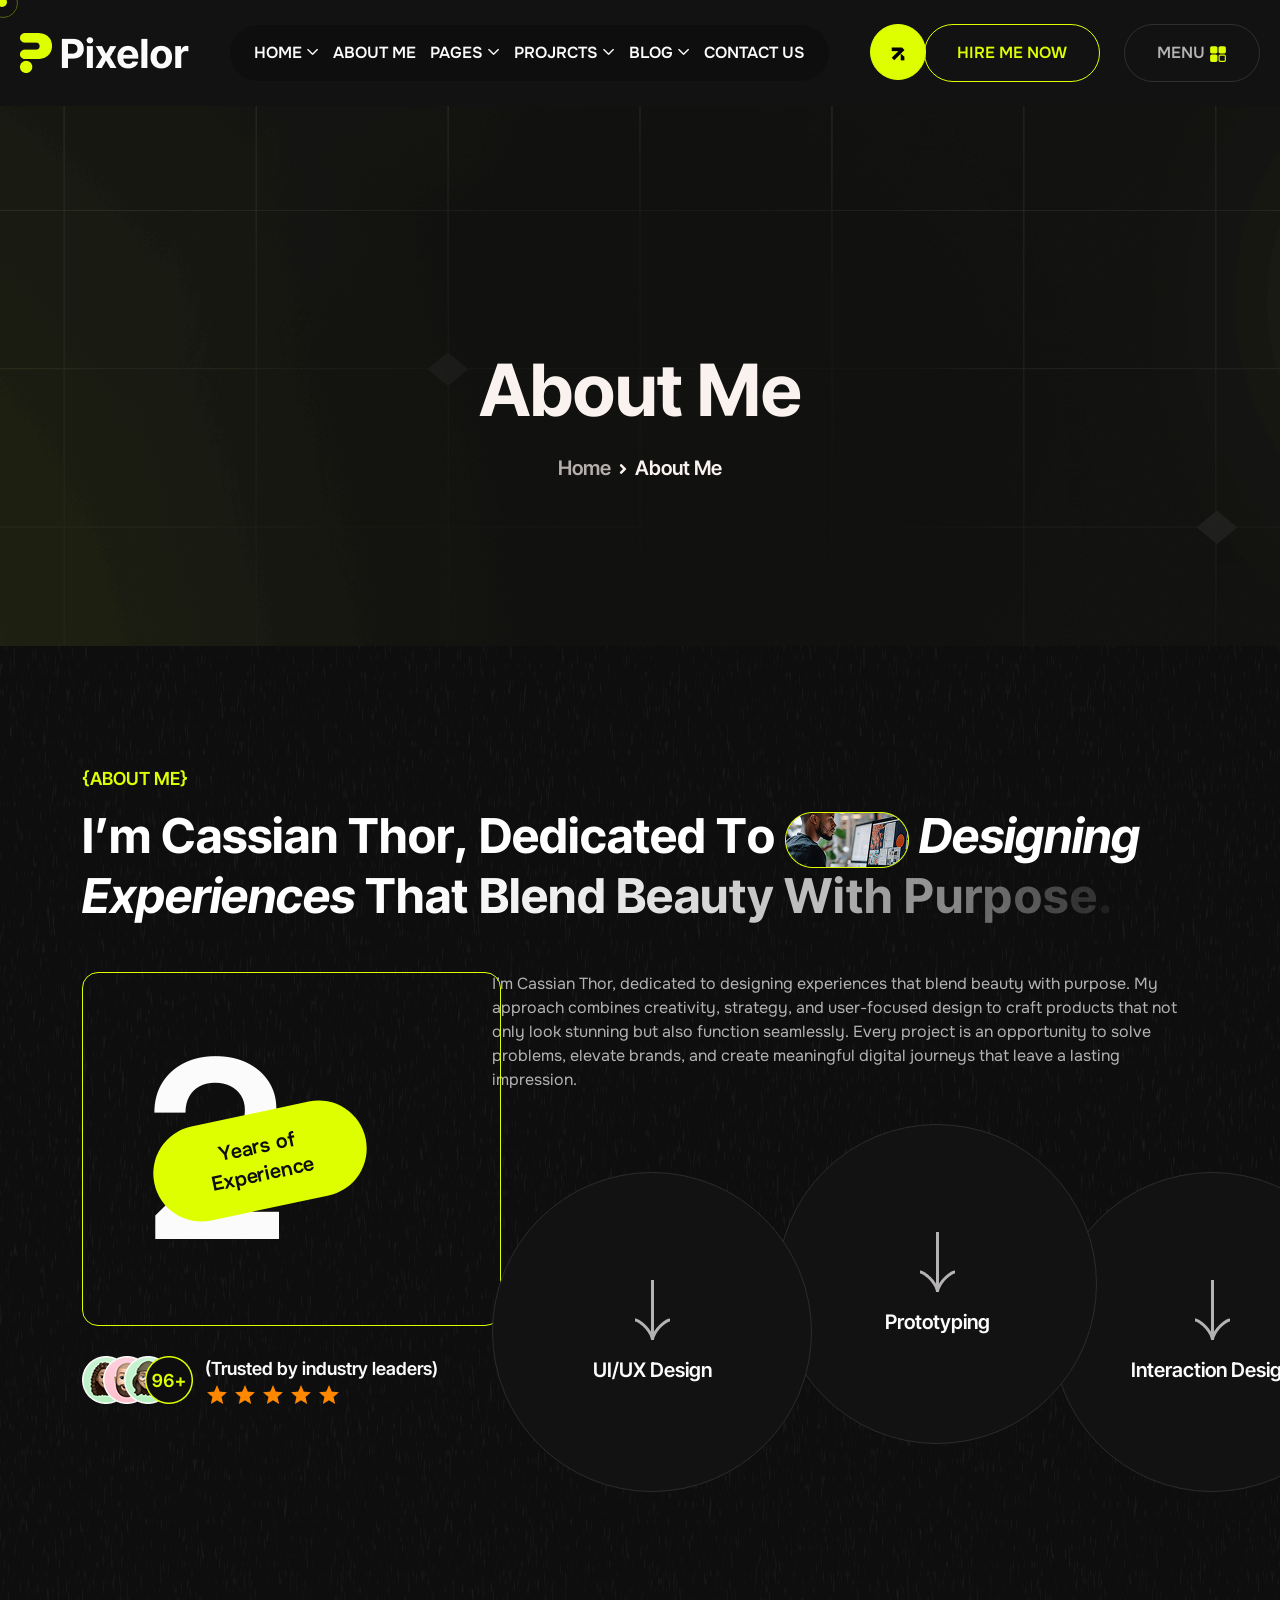
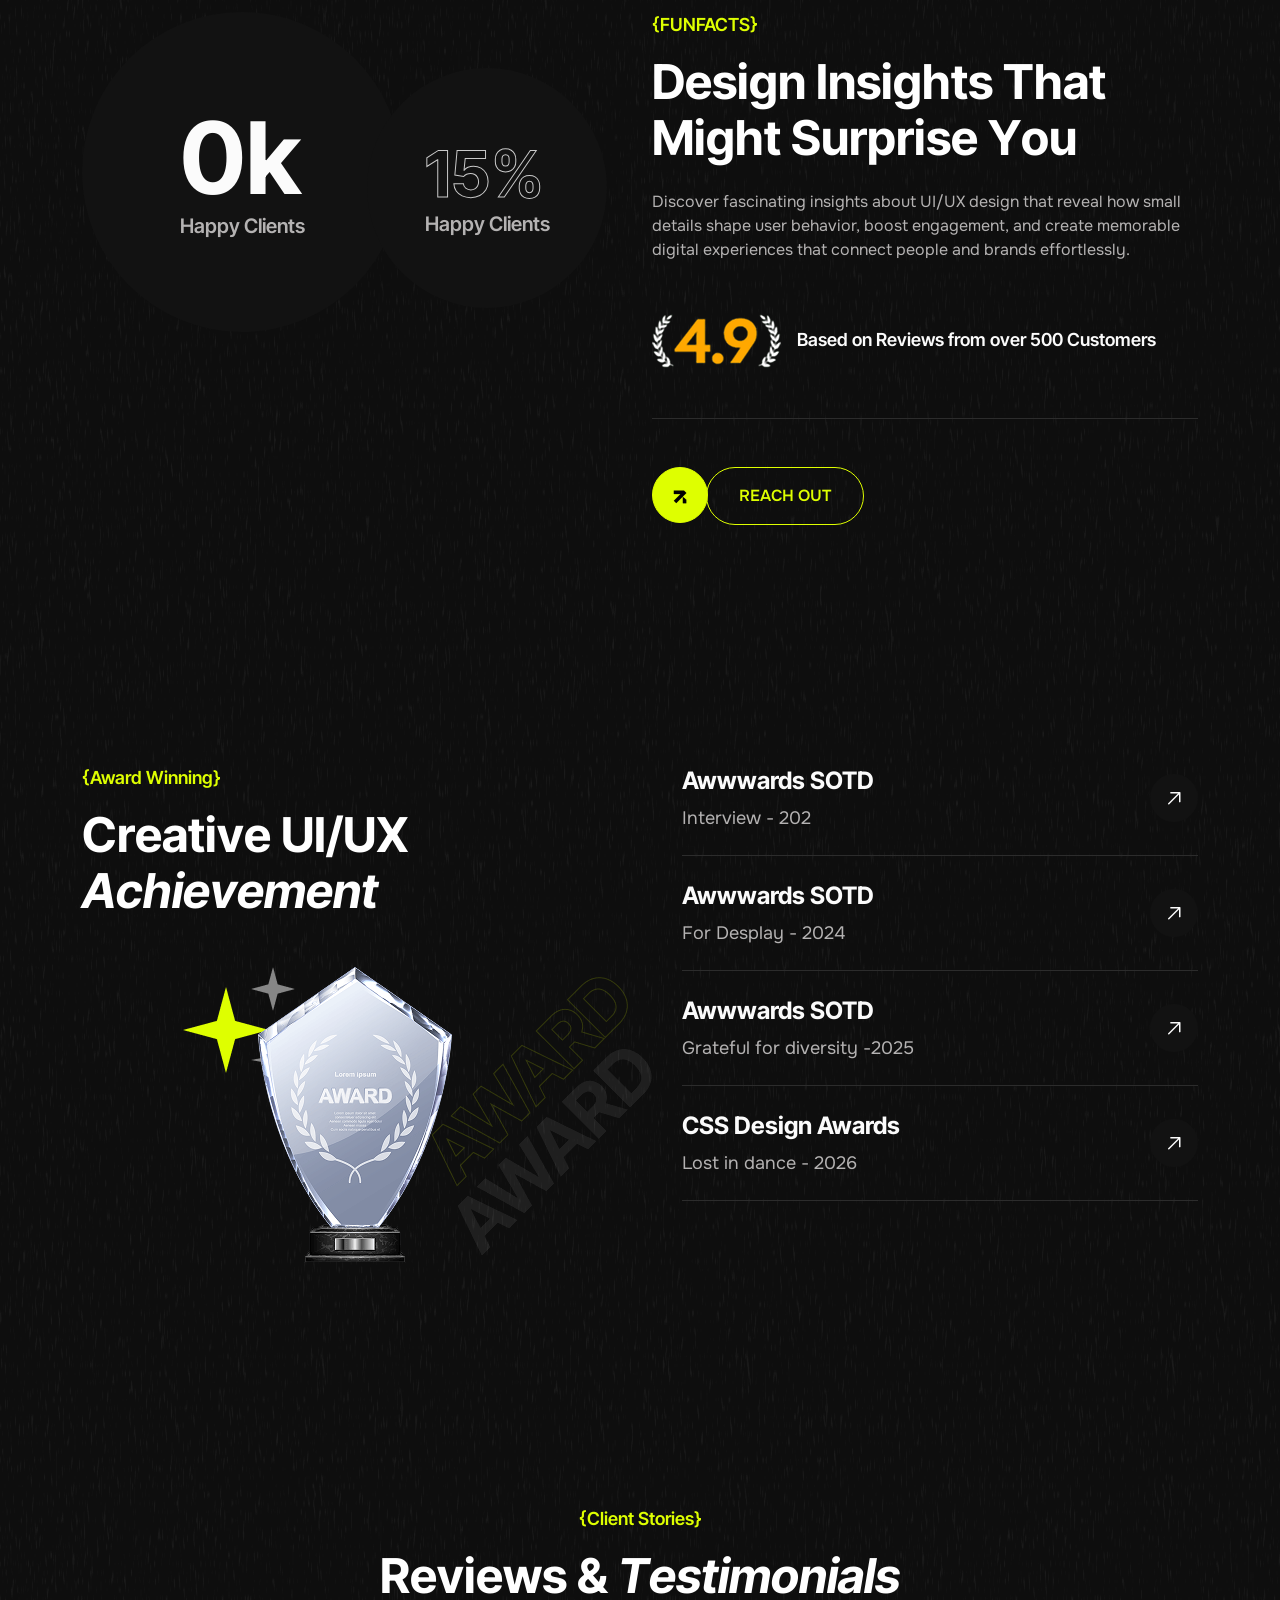
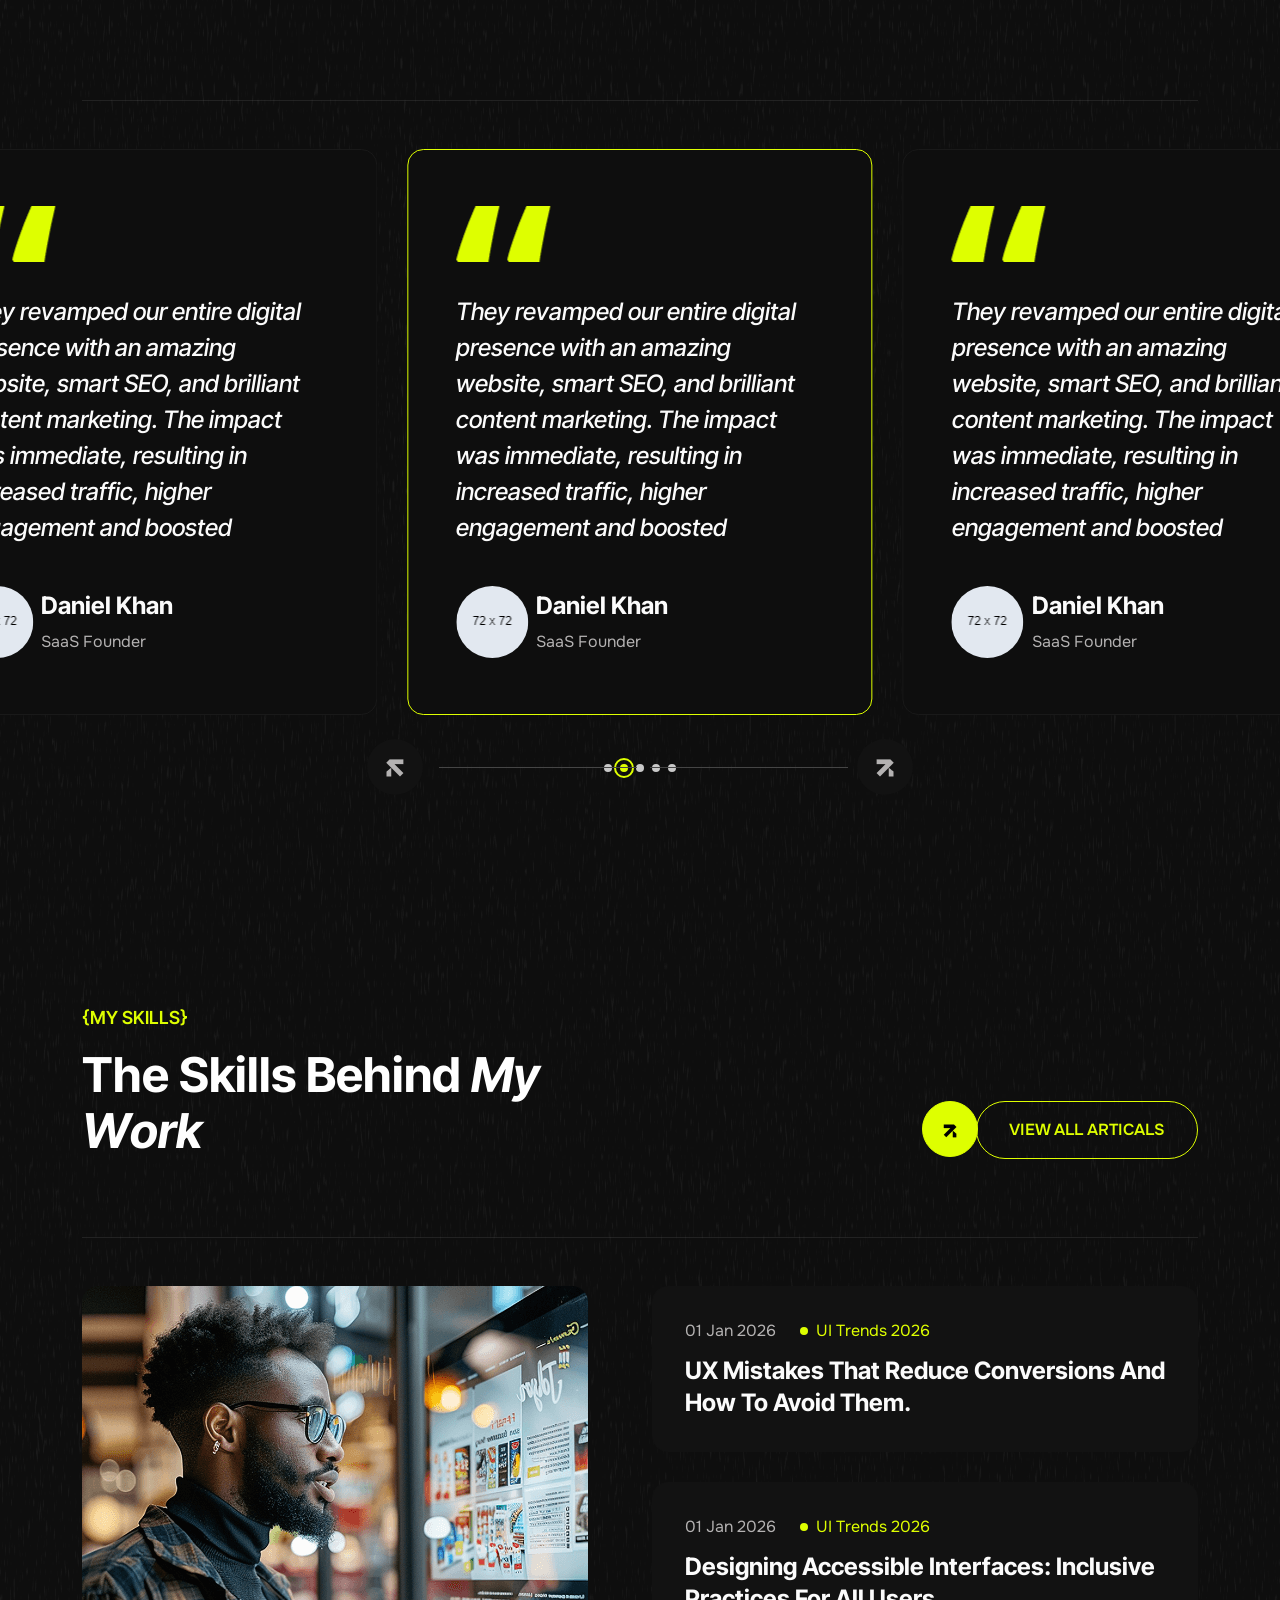
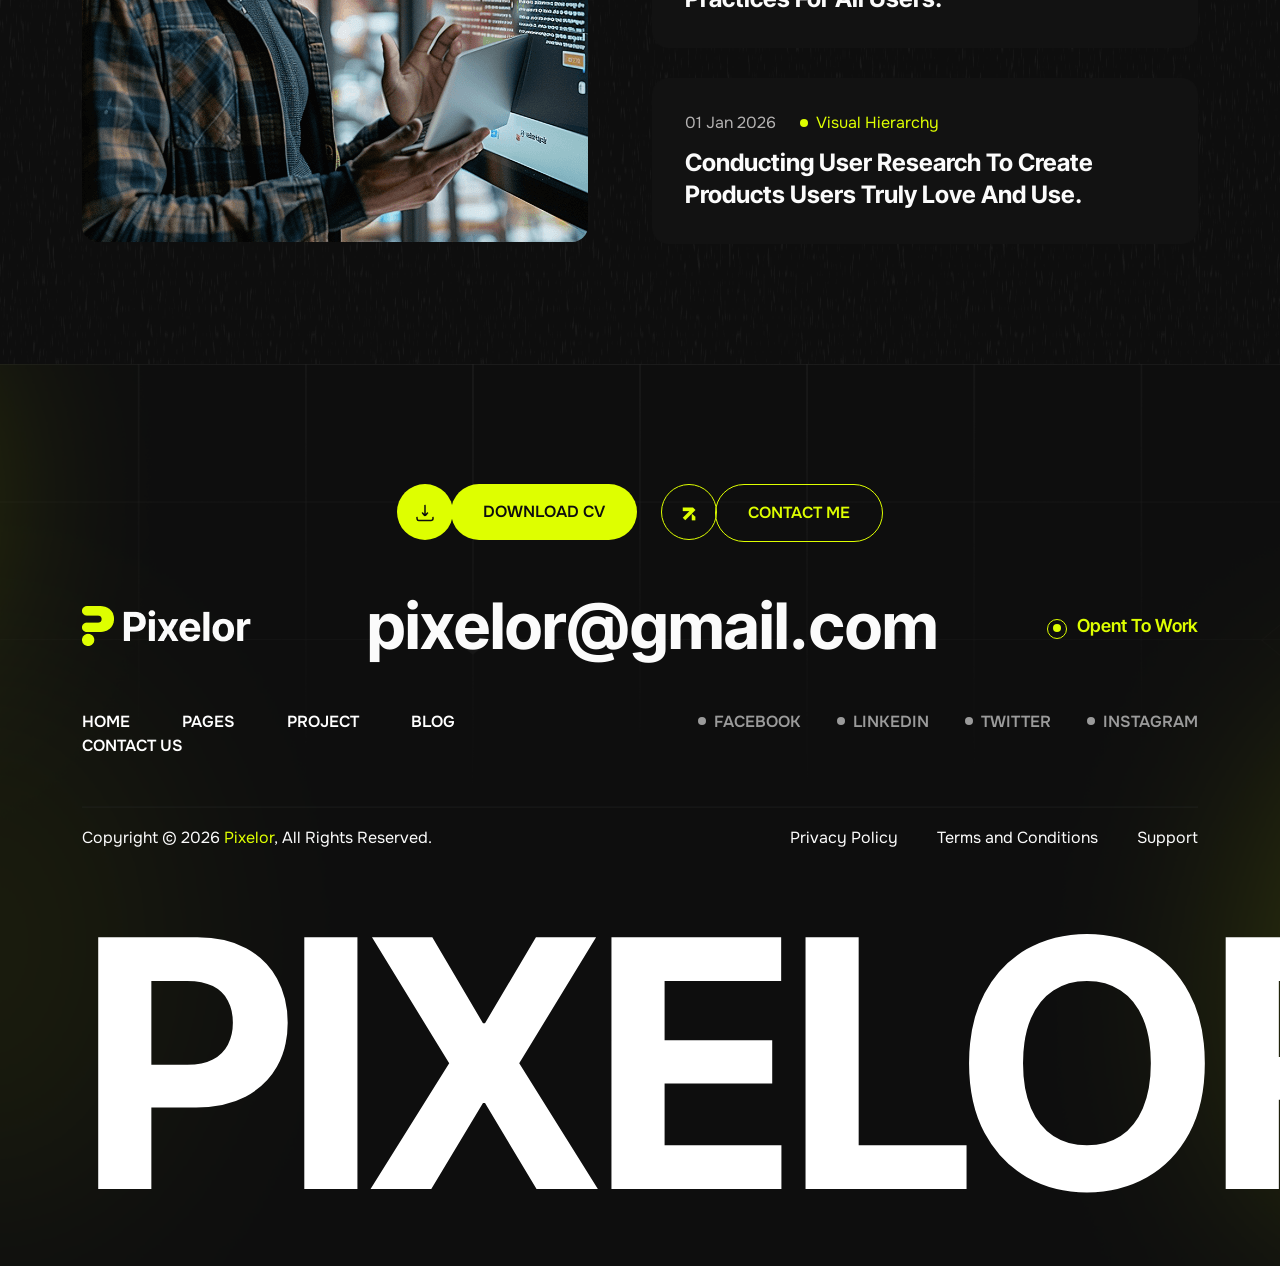
==== about.html @ a4b24a64 "first commit" ====
<!DOCTYPE html>
<html lang="en">

<head>
    <meta charset="UTF-8">
    <meta name="viewport" content="width=device-width, initial-scale=1.0">
    <title>Pixelor - About</title>

    <!-- fav logo -->
    <link rel="shortcut icon" href="assets/img/logo/th-fav-icon.png" type="image/x-icon">
    <!-- bootstrap css -->
    <link rel="stylesheet" href="assets/css/bootstrap.min.css">
    <!-- magnific-popup css -->
    <link rel="stylesheet" href="assets/css/magnific-popup.css">
    <!-- swiper-bundle -->
    <link rel="stylesheet" href="assets/css/swiper-bundle.min.css">
    <!-- nice-select -->
    <link rel="stylesheet" href="assets/css/nice-select.css">
    <!-- aos -->
    <link rel="stylesheet" href="assets/css/aos.css">
    <!-- fontawesome -->
    <link rel="stylesheet" href="assets/css/fontawesome-pro.css">
    <!-- odometer -->
    <link rel="stylesheet" href="assets/css/odometer-theme-default.min.css">
    <!-- style css -->
    <link rel="stylesheet" href="assets/css/style.css">
</head>

<body>
    <!-- Preloader -->
    <div class="preloader">
        <svg viewBox="0 0 1000 1000" preserveAspectRatio="none">
            <path id="svg" d="M0,1005S175,995,500,995s500,5,500,5V0H0Z"></path>
        </svg>
        <h5 class="preloader-text">Pixelor </h5>
    </div>
    <!-- =========== header area start =========== -->
    <header class="th-header-area th-header-sticky">
        <div class="th-header-wrapper">
            <div class="th-logo-menu-area">
                <div class="th-logo">
                    <a href="index.html"><img src="assets/img/logo/th-logo-white.png" alt=""></a>
                </div>
                <div class="th-main-menu">
                    <nav class="th-mobile-menu-active">
                        <ul>
                            <li class="has-dropdown">
                                <a href="#">HOME <span class="menu-dwn-arrow"><i
                                            class="fa-regular fa-angle-down"></i></span></a>
                                <ul class="sub-menu">
                                    <li><a href="index.html">Home-01</a></li>
                                    <li><a href="index-2.html">Home-02</a></li>
                                    <li><a href="index-3.html">Home-03</a></li>
                                </ul>
                            </li>
                            <li><a href="about.html">ABOUT ME</a></li>
                            <li class="has-dropdown"><a href="#">PAGES <span class="menu-dwn-arrow"><i
                                            class="fa-regular fa-angle-down"></i></span></a>

                                <ul class="sub-menu">
                                    <li><a href="service.html">Service</a></li>
                                    <li><a href="service-details.html">Service Details</a></li>
                                    <li><a href="testimonial.html">Testimonial</a></li>
                                    <li><a href="404.html">404</a></li>
                                </ul>

                            </li>
                            <li class="has-dropdown"><a href="#">PROJRCTS <span class="menu-dwn-arrow"><i
                                            class="fa-regular fa-angle-down"></i></span></a>
                                <ul class="sub-menu">
                                    <li><a href="portfolio.html">Portfolio</a></li>
                                    <li><a href="portfolio-details.html">Portfolio Details</a></li>
                                </ul>
                            </li>
                            <li class="has-dropdown"><a href="#">BLOG <span class="menu-dwn-arrow"><i
                                            class="fa-regular fa-angle-down"></i></span></a>
                                <ul class="sub-menu">
                                    <li><a href="blog-classic.html">Blog Classic</a></li>
                                    <li><a href="blog.html">Blog </a></li>
                                    <li><a href="blog-details.html">Blog Details</a></li>
                                </ul>
                            </li>
                            <li class="has-dropdown"><a href="contact.html">CONTACT US</a></li>
                        </ul>
                    </nav>
                </div>
            </div>
            <div class="th-header-top-btn-flex">
                <!-- header btn -->
                <div class="th-header-btn">
                    <a href="contact.html" class="th-primary-btn th-primary-btn-secondary2">
                        <span class="th-icon"><img src="assets/img/icon/th-footer-btn-icon.png" alt=""></span>
                        <span class="th-text th-upper">Hire Me now</span>
                    </a>
                </div>
                <!-- action btn -->
                <div class="th-header-action-item">
                    <a href="#" class="th-menu-btn th-offcanvas-toggle">MENU <span><img
                                src="assets/img/icon/th-menu.svg" alt=""></span></a>
                </div>
            </div>
        </div>
    </header>

    <!-- MouseCursor Start -->
    <div class="mouseCursor cursor-outer"></div>
    <div class="mouseCursor cursor-inner"></div>


    <!-- offcanvas menu start -->
    <div class="th-offcanvas">
        <div class="th-offcanvas-wrapper">
            <div class="th-offcanvas-header d-flex justify-content-between align-items-center mb-50">
                <div class="th-offcanvas-logo">
                    <a href="index.html"><img src="assets/img/logo/th-block-black1.1.png" alt=""></a>
                </div>
                <div class="th-offcanvas-close">
                    <button class="th-offcanvas-close-toggle"><i class="fa-regular fa-xmark"></i></button>
                </div>
            </div>

            <div class="th-offcanvas-menu d-xl-none mb-40">
                <nav></nav>
            </div>

            <div class="th-offcanvas-content mb-40">
                <h2 class="th-offcanvas-title">Hello There</h2>
                <p class="th-offcanvas-para">Lorem ipsum dolor sit amet consectetur, adipisicing elit.</p>
            </div>

            <div class="th-offcanvas-gallery mb-40">
                <a class="popup-image" href="assets/img/devceloper/th-blog-thumb2.1.png"><img class="w-100"
                        src="assets/img/devceloper/th-blog-thumb2.1.png" alt=""></a>

                <a class="popup-image" href="assets/img/devceloper/th-blog-thumb2.2.png"><img class="w-100"
                        src="assets/img/devceloper/th-blog-thumb2.2.png" alt=""></a>

                <a class="popup-image" href="assets/img/devceloper/th-blog-thumb2.1.png"><img class="w-100"
                        src="assets/img/devceloper/th-blog-thumb2.1.png" alt=""></a>

                <a class="popup-image" href="assets/img/devceloper/th-blog-thumb2.2.png"><img class="w-100"
                        src="assets/img/devceloper/th-blog-thumb2.2.png" alt=""></a>
            </div>



            <div class="th-offcanvas-info mb-30">
                <h3 class="th-offcanvas-title mb-20">Contact Us</h3>
                <a href="#">+57-9954-6476</a>
                <a href="#">hello@Pixelor.com</a>
                <a href="#">Los Angles,California</a>
            </div>

            <div class="th-offcanvas-social mb-30">
                <h3 class="th-offcanvas-title mb-20">Follow Us</h3>
                <a href="#"><i class="fab fa-facebook-f"></i></a>
                <a href="#"><i class="fab fa-twitter"></i></a>
                <a href="#"><i class="fab fa-linkedin-in"></i></a>
                <a href="#"><i class="fab fa-instagram"></i></a>
            </div>
        </div>
    </div>
    <div class="th-offcanvas-overlay"></div>
    <!-- offcanvas menu end -->


    <!-- =========== header area end =========== -->

    <main class="th-designer-bg parallaxie" style="background-image: url(./assets/img/designer/th-designer-bg.png);">
        <!-- =========== breadcrumb area start =========== -->
        <section class="th-breadcrumb-area" style="background-image: url(./assets/img/designer/th-breadcrumb-bg.png);">
            <div class="container">
                <div class="row">
                    <div class="col-xl-6 mx-auto text-center">
                        <div class="th-breadcrumb-content">
                            <h2 class="th-breadcrumb-title">About Me</h2>
                            <ul>
                                <li><a href="index.html">Home</a></li>
                                <li><span><i class="fa-solid fa-angle-right"></i></span></li>
                                <li><a href="#" class="active">About Me</a></li>
                            </ul>
                        </div>
                    </div>
                </div>
            </div>
        </section>

        <!-- =========== breadcrumb area end =========== -->


        <!-- =========== about area start =========== -->
        <section id="about" class="th-about-area p-relative z-index-1 fix pt-120 pb-90">
            <div class="container">
                <div class="row">
                    <div class="col-xl-12">
                        <div class="th-section-title mb-48">
                            <!-- th section subtitle -->
                            <p class="sub-title mb-16" data-aos="fade-up">{ABOUT ME}</p>
                            <!-- th section title -->
                            <h2 class="title text-anime-style-2">I’m Cassian Thor, Dedicated To <cite
                                    class="th-sm-img"><img src="assets/img/designer/th-text-icon.png" alt=""></cite>
                                <span>Designing Experiences</span> That Blend Beauty With Purpose.
                            </h2>
                        </div>
                    </div>
                </div>
                <div class="row">
                    <div class="col-xl-4">
                        <div class="p-relative mb-30">
                            <h2 class="th-exp-title"><span class="count">15</span></h2>
                            <p class="th-exp-box">
                                Years of Experience
                            </p>


                        </div>

                        <div class="th-exp-grop-flex">
                            <div class="th-exp-grop-flex-thumb">
                                <img src="assets/img/designer/th-ex-group-thumb.png" alt="">
                            </div>
                            <div class="th-exp-grop-flex-content">
                                <h3 class="title">(Trusted by industry leaders)</h3>
                                <div class="th-exp-box-review">
                                    <ul>
                                        <li><img src="assets/img/icon/th-star.png" alt=""></li>
                                        <li><img src="assets/img/icon/th-star.png" alt=""></li>
                                        <li><img src="assets/img/icon/th-star.png" alt=""></li>
                                        <li><img src="assets/img/icon/th-star.png" alt=""></li>
                                        <li><img src="assets/img/icon/th-star.png" alt=""></li>
                                    </ul>
                                </div>
                            </div>
                        </div>
                    </div>
                    <div class="col-xl-8">
                        <!-- th about boc content -->
                        <div class="th-about-box-wrap mb-30">
                            <!-- th section desc -->
                            <div class="th-section-title pb-32">
                                <p class="para">I’m Cassian Thor, dedicated to designing experiences that blend beauty
                                    with purpose. My approach combines creativity, strategy, and user-focused design to
                                    craft products that not only look stunning but also function seamlessly. Every
                                    project is an opportunity to solve problems, elevate brands, and create meaningful
                                    digital journeys that leave a lasting impression.</p>
                            </div>

                            <div class="th-circle-box-grid">
                                <!-- th single box -->
                                <div class="th-circle-box-grid-singlebox">
                                    <div class="th-icon pb-16">
                                        <span><img src="assets/img/icon/th-down-arrow.png" alt=""></span>
                                    </div>
                                    <div class="th-content">
                                        <h3 class="title"><a href="#">UI/UX Design</a></h3>
                                    </div>
                                </div>
                                <!-- th single box -->
                                <div class="th-circle-box-grid-singlebox">
                                    <div class="th-icon pb-16">
                                        <span><img src="assets/img/icon/th-down-arrow.png" alt=""></span>
                                    </div>
                                    <div class="th-content">
                                        <h3 class="title"><a href="#">Prototyping</a></h3>
                                    </div>
                                </div>
                                <!-- th single box -->
                                <div class="th-circle-box-grid-singlebox">
                                    <div class="th-icon pb-16">
                                        <span><img src="assets/img/icon/th-down-arrow.png" alt=""></span>
                                    </div>
                                    <div class="th-content">
                                        <h3 class="title"><a href="#">Interaction Design</a></h3>
                                    </div>
                                </div>
                            </div>

                        </div>
                    </div>
                </div>
            </div>
        </section>
        <!-- =========== about area end =========== -->

        <!-- =========== fact area start =========== -->
        <section class="th-fact-wrap pb-90">
            <div class="container">
                <div class="row">
                    <div class="col-xl-6 mb-30">
                        <div class="th-funfact-wrap">
                            <div class="row">
                                <div class="col-xl-6">
                                    <!-- single fact box -->
                                    <div class="th-single-fact mr24">
                                        <h3 class="th-fact-title"><span class="count">3</span>k</h3>
                                        <h4 class="th-para">Happy Clients</h4>
                                    </div>
                                </div>
                                <div class="col-xl-6">
                                    <!-- single fact box -->
                                    <div class="th-single-fact th-single-fact-2 mt-56">
                                        <h3 class="th-fact-title th-fact-title-2"><span class="count">100</span>%</h3>
                                        <h4 class="th-para">Happy Clients</h4>
                                    </div>
                                </div>
                            </div>
                        </div>
                    </div>
                    <div class="col-xl-6 mb-30">
                        <div class="th-fact-content-wrap">
                            <div class="th-section-title mb-48">
                                <!-- th section subtitle -->
                                <p class="sub-title mb-16" data-aos="fade-up">{FUNFACTS}</p>
                                <!-- th section title -->
                                <h2 class="title text-anime-style-2 mb-24">Design Insights That Might Surprise You</h2>
                                <p class="th-para">Discover fascinating insights about UI/UX design that reveal how
                                    small details shape user behavior, boost engagement, and create memorable digital
                                    experiences that connect people and brands effortlessly.</p>
                            </div>

                            <div class="th-fact-award-flex">
                                <div class="th-title-rasting"><img src="assets/img/designer/th-rasting.png" alt="">
                                </div>
                                <h2 class="th-awrad-title">Based on Reviews from over 500 Customers</h2>
                            </div>

                            <!-- header btn -->
                            <div class="th-fact-btn">
                                <a href="award.html" class="th-primary-btn th-primary-btn-secondary2">
                                    <span class="th-icon"><img src="assets/img/icon/th-footer-btn-icon.png"
                                            alt=""></span>
                                    <span class="th-text th-upper">Reach Out</span>
                                </a>
                            </div>
                        </div>
                    </div>
                </div>
            </div>
        </section>
        <!-- =========== fact area end =========== -->

        <!--================= award section Start =================-->
        <section class="th-award-bg pt-120 pb-90 parallaxie"
            style="background-image: url(./assets/img/designer/th-award1.1.png);">
            <div class="container">
                <div class="row">
                    <div class="col-xl-6 col-lg-6 mb-30">
                        <div class="th-award-title">
                            <div class="th-section-title mb-48">
                                <!-- th section subtitle -->
                                <p class="sub-title mb-16" data-aos="fade-up">{Award Winning}</p>
                                <!-- th section title -->
                                <h2 class="title text-anime-style-2">Creative UI/UX <span>Achievement</span></h2>
                            </div>

                            <div class="tharard-thumb-wrap text-center p-relative">
                                <div class="thaward-main-thumb">
                                    <img src="assets/img/designer/thaward-thumb1.1.png" alt="">
                                </div>
                                <!-- shape 1 -->
                                <div class="th-award-thumbshape1 aniamtion-key-1 d-none d-xl-block">
                                    <img src="assets/img/designer/awardshape.png" alt="">
                                </div>
                                <!-- shape 2 -->
                                <div class="th-award-thumbshape2 aniamtion-key-5 d-none d-xl-block">
                                    <img src="assets/img/designer/text-shape1.1.png" alt="">
                                </div>
                            </div>
                        </div>
                    </div>
                    <div class="col-xl-6 col-lg-6 mb-30">
                        <div class="th-award-items-flex p-relative">
                            <!-- content -->
                            <div class="th-awaard-content-wrap">
                                <h3 class="th-title"><a href="#">Awwwards SOTD</a></h3>
                                <p class="th-para">Interview - 202</p>
                            </div>
                            <!-- icon -->
                            <div class="th-award-icon">
                                <a href="#"><span><img src="assets/img/designer/award-arrow.png" alt=""></span></a>
                            </div>
                            <!-- shape -->
                            <div class="th-award-right-arrow">
                                <img src="assets/img/designer/arrow-right-aa.png" alt="">
                            </div>
                        </div>

                        <div class="th-award-items-flex p-relative">
                            <!-- content -->
                            <div class="th-awaard-content-wrap">
                                <h3 class="th-title"><a href="#">Awwwards SOTD</a></h3>
                                <p class="th-para">For Desplay - 2024</p>
                            </div>
                            <!-- icon -->
                            <div class="th-award-icon">
                                <a href="#"><span><img src="assets/img/designer/award-arrow.png" alt=""></span></a>
                            </div>
                            <!-- shape -->
                            <div class="th-award-right-arrow">
                                <img src="assets/img/designer/arrow-right-aa.png" alt="">
                            </div>
                        </div>

                        <div class="th-award-items-flex p-relative">
                            <!-- content -->
                            <div class="th-awaard-content-wrap">
                                <h3 class="th-title"><a href="#">Awwwards SOTD</a></h3>
                                <p class="th-para">Grateful for diversity -2025</p>
                            </div>
                            <!-- icon -->
                            <div class="th-award-icon">
                                <a href="#"><span><img src="assets/img/designer/award-arrow.png" alt=""></span></a>
                            </div>
                            <!-- shape -->
                            <div class="th-award-right-arrow">
                                <img src="assets/img/designer/arrow-right-aa.png" alt="">
                            </div>
                        </div>

                        <div class="th-award-items-flex p-relative">
                            <!-- content -->
                            <div class="th-awaard-content-wrap">
                                <h3 class="th-title"><a href="#">CSS Design Awards</a></h3>
                                <p class="th-para">Lost in dance - 2026</p>
                            </div>
                            <!-- icon -->
                            <div class="th-award-icon">
                                <a href="#"><span><img src="assets/img/designer/award-arrow.png" alt=""></span></a>
                            </div>
                            <!-- shape -->
                            <div class="th-award-right-arrow">
                                <img src="assets/img/designer/arrow-right-aa.png" alt="">
                            </div>
                        </div>
                    </div>
                </div>
            </div>
        </section>

        <section class="vkl-aaward-bg d-none parallaxie"
            style="background-image: url(./assets/img/designer/th-award-bg-1.1.png);">
            <div class="container-fluid text-center">
                <h2 class="th-awrd-title th-upper">ards <span>Awards</span> <i>Awar</i></h2>
            </div>

            <div class="container">
                <div class="row">
                    <div class="vl-award-heading-grid">
                        <h3 class="vl-award-heading">Project</h3>
                        <h3 class="vl-award-heading">Awards</h3>
                        <h3 class="vl-award-heading">Year</h3>
                    </div>
                </div>
                <div class="vl-award">
                    <div class="row">
                        <div class="col-lg-12">
                            <div class="vl-award-item-wrap" data-aos="fade-up">
                                <!-- single item -->
                                <div class="vl_fade_anim">
                                    <div class="vl-award-item hover-reveal-item p-relative">
                                        <div class="row align-items-center">
                                            <div class="col-md-4">
                                                <div class="vl-award-box-left">
                                                    <span class="vl-award-text">Grateful For Diversity</span>
                                                </div>
                                            </div>
                                            <div class="col-md-4">
                                                <div class="vl-award-box-content">
                                                    <span class="vl-award-position">Webflow Showcase</span>
                                                </div>
                                            </div>
                                            <div class="col-md-4">
                                                <div class="vl-award-box-year">
                                                    <h3 class="th-year">{2022}</h3>
                                                </div>
                                            </div>
                                        </div>
                                        <div class="vl-award-reveal-img"
                                            data-background="assets/img/designer/th-award-thumb1.1.png"></div>
                                    </div>
                                </div>
                                <!-- single item -->
                                <div class="vl_fade_anim">
                                    <div class="vl-award-item hover-reveal-item p-relative">
                                        <div class="row align-items-center">
                                            <div class="col-md-4">
                                                <div class="vl-award-box-left">
                                                    <span class="vl-award-text">Grateful For Diversity</span>
                                                </div>
                                            </div>
                                            <div class="col-md-4">
                                                <div class="vl-award-box-content">
                                                    <span class="vl-award-position">Awwwards SOTD</span>
                                                </div>
                                            </div>
                                            <div class="col-md-4">
                                                <div class="vl-award-box-year">
                                                    <h3 class="th-year">{2023}</h3>
                                                </div>
                                            </div>
                                        </div>
                                        <div class="vl-award-reveal-img"
                                            data-background="assets/img/designer/th-award-thumb1.1.png"></div>
                                    </div>
                                </div>
                                <!-- single item -->
                                <div class="vl_fade_anim">
                                    <div class="vl-award-item hover-reveal-item p-relative">
                                        <div class="row align-items-center">
                                            <div class="col-md-4">
                                                <div class="vl-award-box-left">
                                                    <span class="vl-award-text">Lost In Dance</span>
                                                </div>
                                            </div>
                                            <div class="col-md-4">
                                                <div class="vl-award-box-content">
                                                    <span class="vl-award-position">CSS Design Awards</span>
                                                </div>
                                            </div>
                                            <div class="col-md-4">
                                                <div class="vl-award-box-year">
                                                    <h3 class="th-year">{2024}</h3>
                                                </div>
                                            </div>
                                        </div>
                                        <div class="vl-award-reveal-img"
                                            data-background="assets/img/designer/th-award-thumb1.1.png"></div>
                                    </div>
                                </div>
                                <!-- single item -->
                                <div class="vl_fade_anim">
                                    <div class="vl-award-item hover-reveal-item p-relative">
                                        <div class="row align-items-center">
                                            <div class="col-md-4">
                                                <div class="vl-award-box-left">
                                                    <span class="vl-award-text">Lost In Dance</span>
                                                </div>
                                            </div>
                                            <div class="col-md-4">
                                                <div class="vl-award-box-content">
                                                    <span class="vl-award-position">CSS Design Awards</span>
                                                </div>
                                            </div>
                                            <div class="col-md-4">
                                                <div class="vl-award-box-year">
                                                    <h3 class="th-year">{2025}</h3>
                                                </div>
                                            </div>
                                        </div>
                                        <div class="vl-award-reveal-img"
                                            data-background="assets/img/designer/th-award-thumb1.1.png"></div>
                                    </div>
                                </div>
                            </div>
                        </div>
                    </div>
                </div>
            </div>
        </section>
        <!--================= award section End =================-->

        <!-- =========== testimonial area start =========== -->
        <section class="th-skill-area fix pt-120 pb-90">
            <div class="container">
                <div class="row">
                    <div class="col-xl-6 col-md-7 mx-auto text-center">
                        <div class="th-section-title mb-48">
                            <!-- th section subtitle -->
                            <p class="sub-title mb-16" data-aos="fade-up">{Client Stories}</p>
                            <!-- th section title -->
                            <h2 class="title text-anime-style-2">Reviews & <span>Testimonials</span></h2>
                        </div>
                    </div>
                </div>
                <hr class="th-skill-border">
            </div>
            <div class="container-fluid">
                <div class="row">
                    <div class="col-xl-12">
                        <div class="p-relative">
                            <div class="swiper th-project-active-margin thtestimonialactive1">
                                <div class="swiper-wrapper">
                                    <div class="swiper-slide">
                                        <div class="th-testimonial-content-wrap">
                                            <!-- th quote -->
                                            <div class="th-quote">
                                                <img src="assets/img/designer/th-quote.png" alt="">
                                            </div>
                                            <h3 class="th-text">They revamped our entire digital presence with an
                                                amazing website, smart SEO, and brilliant content marketing. The impact
                                                was immediate, resulting in increased traffic, higher engagement and
                                                boosted </h3>

                                            <div class="th-testimonial-authflex">
                                                <div class="th-thumb">
                                                    <img src="assets/img/designer/th-auth-flex-test.png" alt="">
                                                </div>
                                                <div class="th-content">
                                                    <h3 class="th-title"><a href="testimonial.html">Daniel Khan</a></h3>
                                                    <p class="th-desc">SaaS Founder</p>
                                                </div>
                                            </div>
                                        </div>
                                    </div>

                                    <div class="swiper-slide">
                                        <div class="th-testimonial-content-wrap">
                                            <!-- th quote -->
                                            <div class="th-quote">
                                                <img src="assets/img/designer/th-quote.png" alt="">
                                            </div>
                                            <h3 class="th-text">They revamped our entire digital presence with an
                                                amazing website, smart SEO, and brilliant content marketing. The impact
                                                was immediate, resulting in increased traffic, higher engagement and
                                                boosted </h3>

                                            <div class="th-testimonial-authflex">
                                                <div class="th-thumb">
                                                    <img src="assets/img/designer/th-auth-flex-test.png" alt="">
                                                </div>
                                                <div class="th-content">
                                                    <h3 class="th-title"><a href="testimonial.html">Daniel Khan</a></h3>
                                                    <p class="th-desc">SaaS Founder</p>
                                                </div>
                                            </div>
                                        </div>
                                    </div>

                                    <div class="swiper-slide">
                                        <div class="th-testimonial-content-wrap">
                                            <!-- th quote -->
                                            <div class="th-quote">
                                                <img src="assets/img/designer/th-quote.png" alt="">
                                            </div>
                                            <h3 class="th-text">They revamped our entire digital presence with an
                                                amazing website, smart SEO, and brilliant content marketing. The impact
                                                was immediate, resulting in increased traffic, higher engagement and
                                                boosted </h3>

                                            <div class="th-testimonial-authflex">
                                                <div class="th-thumb">
                                                    <img src="assets/img/designer/th-auth-flex-test.png" alt="">
                                                </div>
                                                <div class="th-content">
                                                    <h3 class="th-title"><a href="testimonial.html">Daniel Khan</a></h3>
                                                    <p class="th-desc">SaaS Founder</p>
                                                </div>
                                            </div>
                                        </div>
                                    </div>
                                    <div class="swiper-slide">
                                        <div class="th-testimonial-content-wrap">
                                            <!-- th quote -->
                                            <div class="th-quote">
                                                <img src="assets/img/designer/th-quote.png" alt="">
                                            </div>
                                            <h3 class="th-text">They revamped our entire digital presence with an
                                                amazing website, smart SEO, and brilliant content marketing. The impact
                                                was immediate, resulting in increased traffic, higher engagement and
                                                boosted </h3>

                                            <div class="th-testimonial-authflex">
                                                <div class="th-thumb">
                                                    <img src="assets/img/designer/th-auth-flex-test.png" alt="">
                                                </div>
                                                <div class="th-content">
                                                    <h3 class="th-title"><a href="testimonial.html">Daniel Khan</a></h3>
                                                    <p class="th-desc">SaaS Founder</p>
                                                </div>
                                            </div>
                                        </div>
                                    </div>
                                    <div class="swiper-slide">
                                        <div class="th-testimonial-content-wrap">
                                            <!-- th quote -->
                                            <div class="th-quote">
                                                <img src="assets/img/designer/th-quote.png" alt="">
                                            </div>
                                            <h3 class="th-text">They revamped our entire digital presence with an
                                                amazing website, smart SEO, and brilliant content marketing. The impact
                                                was immediate, resulting in increased traffic, higher engagement and
                                                boosted </h3>

                                            <div class="th-testimonial-authflex">
                                                <div class="th-thumb">
                                                    <img src="assets/img/designer/th-auth-flex-test.png" alt="">
                                                </div>
                                                <div class="th-content">
                                                    <h3 class="th-title"><a href="testimonial.html">Daniel Khan</a></h3>
                                                    <p class="th-desc">SaaS Founder</p>
                                                </div>
                                            </div>
                                        </div>
                                    </div>
                                </div>
                                <!-- navigation -->
                                <div class="th-control-pagination">
                                    <div class="swiper-pagination"></div>
                                </div>
                            </div>
                        </div>
                    </div>
                </div>
            </div>
            <div class="container">
                <div class="row">
                    <div class="col-xl-6 col-lg-9 d-none d-lg-block mx-auto">
                        <div class="th-slider-arrow-control">
                            <div class="swiper-pagination"></div>
                            <div class="th-testimonial-navigation">
                                <div class="th-testimonial-navigation-next th-testimonial-navigation-button"><span><img
                                            src="assets/img/icon/th-arrow-right.png" alt=""></span></div>
                                <div class="th-testimonial-navigation-prev th-testimonial-navigation-button"><span><img
                                            src="assets/img/icon/th-arrow-left.png" alt=""></span></div>
                            </div>
                        </div>

                    </div>
                </div>
            </div>
        </section>
        <!-- =========== textimonial area end =========== -->


        <!-- =========== skill area start =========== -->
        <section class="th-skill-area fix pt-120 pb-90">
            <div class="container">
                <div class="row align-items-end">
                    <div class="col-xl-6 col-md-7">
                        <div class="th-section-title mb-30">
                            <!-- th section subtitle -->
                            <p class="sub-title mb-16" data-aos="fade-up">{MY SKILLS}</p>
                            <!-- th section title -->
                            <h2 class="title text-anime-style-2">The Skills Behind <span>My Work</span></h2>
                        </div>
                    </div>
                    <div class="col-xl-6 col-md-5">
                        <div class="th-skil-btn-2">
                            <a href="blog-details.html" class="th-primary-btn th-primary-btn-secondary2 mb-30">
                                <span class="th-icon"><img src="assets/img/icon/th-footer-btn-icon.png" alt=""></span>
                                <span class="th-text">VIEW ALL ARTICALS</span>
                            </a>
                        </div>
                    </div>
                </div>
                <hr class="th-skill-border">
                <div class="row">
                    <div class="col-xl-6 col-md-6 mb-30">
                        <div class="th-skill-wrap p-relative">
                            <!-- th skill thumb -->
                            <div class="th-skill-wrap-thumb p-relative reveal image-anime p-relative">
                                <img class="w-100" src="assets/img/designer/th-skil-bg.png" alt="">
                            </div>
                            <!-- th skill primary btn -->
                            <div class="th-skill-btn">
                                <a href="blog-details.html" class="th-primary-btn th-primary-btn-secondary3">
                                    <span class="th-icon"><img src="assets/img/icon/th-footer-btn-icon.png"
                                            alt=""></span>
                                    <span class="th-text">VIEW ALL ARTICALS</span>
                                </a>
                            </div>
                        </div>
                    </div>
                    <div class="col-xl-6 col-md-6">
                        <div class="th-skill-box-wrap">
                            <!-- th skill single box -->
                            <div class="th-skill-box mb-30">
                                <!-- th meta -->
                                <div class="th-skill-box-meta">
                                    <p class="th-date">01 Jan 2026</p>
                                    <p class="th-tag">UI Trends 2026</p>
                                </div>
                                <h3 class="th-title pt-12"><a href="blog-details.html">UX Mistakes That Reduce
                                        Conversions And How To Avoid Them.</a></h3>
                            </div>

                            <!-- th skill single box -->
                            <div class="th-skill-box mb-30">
                                <!-- th meta -->
                                <div class="th-skill-box-meta">
                                    <p class="th-date">01 Jan 2026</p>
                                    <p class="th-tag">UI Trends 2026</p>
                                </div>
                                <h3 class="th-title pt-12"><a href="blog-details.html">Designing Accessible Interfaces:
                                        Inclusive Practices For All Users.</a></h3>
                            </div>

                            <!-- th skill single box -->
                            <div class="th-skill-box mb-30">
                                <!-- th meta -->
                                <div class="th-skill-box-meta">
                                    <p class="th-date">01 Jan 2026</p>
                                    <p class="th-tag">Visual Hierarchy</p>
                                </div>
                                <h3 class="th-title pt-12"><a href="blog-details.html">Conducting User Research To
                                        Create Products Users Truly Love And Use.</a></h3>
                            </div>
                        </div>
                    </div>
                </div>
            </div>
        </section>
        <!-- =========== skill area end =========== -->
    </main>

    <!-- =========== footer area start =========== -->
    <footer class="th-footer-area fix pt-120" style="background-image: url(./assets/img/footer/th-footer-bg.png);">
        <div class="container">
            <div class="row">
                <div class="col-xl-6 mx-auto text-center">
                    <div class="th-footer-btn-wrap">
                        <!-- primary btn -->
                        <a href="contact.html" class="th-primary-btn" data-aos="fade-up">
                            <span class="th-icon"><img src="assets/img/icon/download.png" alt=""></span>
                            <span class="th-text">DOWNLOAD CV</span>
                        </a>

                        <!-- primary btn -->
                        <a href="contact.html" class="th-primary-btn th-primary-btn-secondary" data-aos="fade-up">
                            <span class="th-icon"><img src="assets/img/icon/th-footer-btn-icon.png" alt=""></span>
                            <span class="th-text">CONTACT ME</span>
                        </a>
                    </div>
                </div>
            </div>
            <div class="row align-items-center">
                <div class="col-xl-3 col-lg-3 col-md-2">
                    <div class="th-footer-left-logo">
                        <img src="assets/img/logo/th-logo-white.png" alt="">
                    </div>
                </div>
                <div class="col-xl-6 col-lg-6 col-md-7 mx-auto text-center">
                    <h2 class="th-footer-mail-title"><a href="mailto:pixelor@gmail.com">pixelor@gmail.com</a></h2>
                </div>
                <div class="col-xl-3 col-lg-3 col-md-3">
                    <h3 class="th-opentowork"><span></span>Opent To Work</h3>
                </div>
            </div>
            <div class="row">
                <div class="col-xl-6 col-lg-6 text-center text-xl-start">
                    <!-- footer widget 1 -->
                    <div class="th-footer-widget-1 mb-30">
                        <div class="th-footer-menu">
                            <ul>
                                <li><a href="index.html">Home</a></li>
                                <li><a href="#">Pages</a></li>
                                <li><a href="portfolio-details.html">Project</a></li>
                                <li><a href="blog-classic.html">Blog</a></li>
                                <li><a href="contact.html">Contact us</a></li>
                            </ul>
                        </div>
                    </div>
                </div>
                <div class="col-xl-6 col-lg-6 text-center text-xl-end">
                    <!-- footer widget 1 -->
                    <div class="th-footer-widget-2 mb-30">
                        <div class="th-footer-social">
                            <ul>
                                <li><a href="#">Facebook</a></li>
                                <li><a href="#">Linkedin</a></li>
                                <li><a href="#">Twitter</a></li>
                                <li><a href="#">Instagram</a></li>
                            </ul>
                        </div>
                    </div>
                </div>
            </div>
            <hr class="th-footer-border">
        </div>
        <div class="container">
            <div class="row">
                <div class="copyright-top-border">
                    <div class="row">
                        <div class="col-xl-6 col-md-6">
                            <div class="th-copyright mb-40">
                                <p class="th-copyright-text">Copyright © 2026 <a href="index.html">Pixelor</a>, All
                                    Rights Reserved.</p>
                            </div>
                        </div>
                        <div class="col-xl-6 col-md-6 text-end">
                            <div class="th-copyright-menu mb-40">
                                <ul>
                                    <li><a href="#">Privacy Policy </a></li>
                                    <li><a href="#">Terms and Conditions</a></li>
                                    <li><a href="#">Support</a></li>
                                </ul>
                            </div>
                        </div>
                    </div>
                </div>
            </div>
        </div>

        <div class="container">
            <a href="contact.html" data-aos="fade-up">
                <div class="footer-large-title tp_fade_anim mb-30">
                    <h3 class="footer-title">PIXELOR</h3>
                </div>
            </a>
        </div>

    </footer>
    <!-- =========== footer area end =========== -->
    <!-- progress -->
    <div class="paginacontainer">
        <div class="progress-wrap">
            <svg class="progress-circle svg-content" width="100%" height="100%" viewBox="-1 -1 102 102">
                <path d="M50,1 a49,49 0 0,1 0,98 a49,49 0 0,1 0,-98" />
            </svg>
        </div>
    </div>
    <!-- =========== footer area end =========== -->


    <!-- js file include here -->
    <!-- jquery js -->
    <script src="assets/js/jquery-3.7.1.min.js"></script>
    <!-- bootstrap js -->
    <script src="assets/js/bootstrap.bundle.min.js"></script>
    <!-- magnific-popup js -->
    <script src="assets/js/jquery.magnific-popup.min.js"></script>
    <!-- swiper-bundle js -->
    <script src="assets/js/swiper-bundle.min.js"></script>
    <!-- nice-select js -->
    <script src="assets/js/nice-select.js"></script>
    <!-- aos js -->
    <script src="assets/js/aos.js"></script>
    <script src="assets/js/fontawesome.min.js"></script>
    <!-- plugin js -->
    <script src="assets/js/plugin.js"></script>
    <script src="assets/js/gAnim.js"></script>
    <!-- SmoothScroll js -->
    <script src="assets/js/SmoothScroll.js"></script>
    <!-- counter -->
    <script src="assets/js/jquery.waypoints.js"></script>
    <script src="assets/js/jquery.counterup.min.js"></script>

    <script src="assets/js/parallaxie.js"></script>
    <!-- main js -->
    <script src="assets/js/main.js"></script>
</body>

</html>
---- assets/css/nice-select.css ----
.nice-select {
    -webkit-tap-highlight-color: transparent;
    background-color: #fff;
    border-radius: 5px;
    border: solid 1px #e8e8e8;
    box-sizing: border-box;
    clear: both;
    cursor: pointer;
    display: block;
    float: left;
    font-family: inherit;
    font-size: 14px;
    font-weight: normal;
    height: 42px;
    line-height: 40px;
    outline: none;
    padding-left: 18px;
    padding-right: 30px;
    position: relative;
    text-align: left !important;
    -webkit-transition: all 0.2s ease-in-out;
    transition: all 0.2s ease-in-out;
    -webkit-user-select: none;
       -moz-user-select: none;
        -ms-user-select: none;
            user-select: none;
    white-space: nowrap;
    width: auto; }
    .nice-select:hover {
      border-color: #dbdbdb; }
    .nice-select:active, .nice-select.open, .nice-select:focus {
      border-color: #999; }
    .nice-select:after {
      border-bottom: 2px solid #999;
      border-right: 2px solid #999;
      content: '';
      display: block;
      height: 5px;
      margin-top: -4px;
      pointer-events: none;
      position: absolute;
      right: 12px;
      top: 50%;
      -webkit-transform-origin: 66% 66%;
          -ms-transform-origin: 66% 66%;
              transform-origin: 66% 66%;
      -webkit-transform: rotate(45deg);
          -ms-transform: rotate(45deg);
              transform: rotate(45deg);
      -webkit-transition: all 0.15s ease-in-out;
      transition: all 0.15s ease-in-out;
      width: 5px; }
    .nice-select.open:after {
      -webkit-transform: rotate(-135deg);
          -ms-transform: rotate(-135deg);
              transform: rotate(-135deg); }
    .nice-select.open .list {
      opacity: 1;
      pointer-events: auto;
      -webkit-transform: scale(1) translateY(0);
          -ms-transform: scale(1) translateY(0);
              transform: scale(1) translateY(0); }
    .nice-select.disabled {
      border-color: #ededed;
      color: #999;
      pointer-events: none; }
      .nice-select.disabled:after {
        border-color: #cccccc; }
    .nice-select.wide {
      width: 100%; }
      .nice-select.wide .list {
        left: 0 !important;
        right: 0 !important; }
    .nice-select.right {
      float: right; }
      .nice-select.right .list {
        left: auto;
        right: 0; }
    .nice-select.small {
      font-size: 12px;
      height: 36px;
      line-height: 34px; }
      .nice-select.small:after {
        height: 4px;
        width: 4px; }
      .nice-select.small .option {
        line-height: 34px;
        min-height: 34px; }
    .nice-select .list {
      background-color: #fff;
      border-radius: 5px;
      box-shadow: 0 0 0 1px rgba(68, 68, 68, 0.11);
      box-sizing: border-box;
      margin-top: 4px;
      opacity: 0;
      overflow: hidden;
      padding: 0;
      pointer-events: none;
      position: absolute;
      top: 100%;
      left: 0;
      -webkit-transform-origin: 50% 0;
          -ms-transform-origin: 50% 0;
              transform-origin: 50% 0;
      -webkit-transform: scale(0.75) translateY(-21px);
          -ms-transform: scale(0.75) translateY(-21px);
              transform: scale(0.75) translateY(-21px);
      -webkit-transition: all 0.2s cubic-bezier(0.5, 0, 0, 1.25), opacity 0.15s ease-out;
      transition: all 0.2s cubic-bezier(0.5, 0, 0, 1.25), opacity 0.15s ease-out;
      z-index: 9; }
      .nice-select .list:hover .option:not(:hover) {
        background-color: transparent !important; }
    .nice-select .option {
      cursor: pointer;
      font-weight: 400;
      line-height: 40px;
      list-style: none;
      min-height: 40px;
      outline: none;
      padding-left: 18px;
      padding-right: 29px;
      text-align: left;
      -webkit-transition: all 0.2s;
      transition: all 0.2s; }
      .nice-select .option:hover, .nice-select .option.focus, .nice-select .option.selected.focus {
        background-color: #f6f6f6; }
      .nice-select .option.selected {
        font-weight: bold; }
      .nice-select .option.disabled {
        background-color: transparent;
        color: #999;
        cursor: default; }
  
  .no-csspointerevents .nice-select .list {
    display: none; }
  
  .no-csspointerevents .nice-select.open .list {
    display: block; }
---- assets/css/style.css ----
/*-----------------------------------------------------------------------------------

    Template Name: Pixelor Personal Portfolio
    Author: Queen_Tex
    Support: lumextheme808@gmail.com
    Description: Personal Portfolio  HTML Template
    Version: 1.0.0

-----------------------------------------------------------------------------------

/************ TABLE OF CONTENTS ***************

	-----------------
    01. THEME CSS
	-----------------
		1.1 Theme Default
		1.2 Common Classes
		1.3 Default Spacing

	-----------------
    02. COMPONENTS css
	-----------------
		2.1 Back to top 
		2.2 Theme Settings
		2.3 Buttons
		2.4 Animations
		2.5 Preloader
		2.6 Mouse 
		2.7 Carousel
		2.8 Nice Select
		2.9 Pagination
		2.10 Offcanvas
		2.11 Breadcrumb
		2.12 Accordion
		2.13 Tab
		2.14 iconbox
		2.15 Section Title
		2.16 Progress
		2.17 Gallery
		2.18 Feature
		2.19 Pagination
		2.20 Comments


	-----------------
    03. HEADER CSS
	-----------------
		3.1 Header Style 1
		3.2 Header Style 2
		3.3 Header Style 3
		3.4 Header Style 5

    ---------------------------------
	04. MENU CSS
	---------------------------------
		4.1 Main menu css
		4.2 Meanmenu css
		4.3 Mobile css
		4.4 Category menu css

	---------------------------------
	05. BLOG CSS
	---------------------------------
		5.1 Postbox css
		5.2 Recent Post css
		5.3 Sidebar css
		5.4 Blog css
		5.5 Blog Grid css

	---------------------------------
	06. FOOTER CSS
	---------------------------------
		6.1 Footer Style 1
		6.2 Footer Style 2
		6.3 Footer Style 3
		6.4 Footer Style 4
		6.5 Footer Style 5

	---------------------------------
	07. PAGES CSS
	---------------------------------
		7.1 Banner css
		7.2 About css
		7.3 Service css
		7.4 Testimonial css
		7.5 CTA css
		7.6 Profile css
		7.7 Brand css
		7.8 Pricing css
		7.9 Login css
		7.10 Contact css
		7.11 Error css
		7.12 Team  
		7.13 Documentation  

	---------------------------------
	08. ECOMMERCE CSS
	---------------------------------
		8.1 Ecommerce Common CSS
		8.2 Cartmini CSS
		8.3 Cart Modal CSS
		8.4 Category CSS
		8.5 Banner CSS
		8.6 Tooltip CSS
		8.7 Featured Product CSS
		8.8 Trending CSS
		8.9 Product Card CSS
		8.10 Product Card Style 2 CSS
		8.11 Product Card Style 3 CSS
		8.12 Product Card Style 4 CSS
		8.13 Product Card Style 5 CSS
		8.14 Product Details CSS
		8.15 Product Widget CSS
		8.16 Shop CSS
		8.17 Filter Offcanvas CSS
		8.18 Product Quantity CSS
		8.19 Cart CSS
		8.20 Order CSS
		8.21 Checkout CSS
		8.22 compare CSS
		8.23 Collection CSS
		8.24 Deal CSS
		8.25 Side Banner CSS
		8.26 Coupon CSS


**********************************************/
/*----------------------------------------*/
/*  1.1 Theme Default
/*----------------------------------------*/
@import url("https://fonts.googleapis.com/css2?family=Inter+Tight:ital,wght@0,100..900;1,100..900&family=Onest:wght@100..900&display=swap");
:root {
  --primary-color:#DEFF00;
  --secondary-color: #FBFBFB;
  --text-color: #B4B2B2;
  --accent-color: #1E84B5;
  --white-color: #FFFFFF;
  --black-color: #0E0E0E;
  --black-bg:#121212;
  --black-bg-1:#1A1616;
  --offwhite:#9B9B9B;
  --border:#2F302C;
  --primary-color-2:#4C40F7;
  --primary-color-3:#FF7B00;
}

:root {
  --th-fonts-Inter: "Inter Tight", sans-serif;
  --th-fonts-Onest: "Onest", sans-serif;
}

/*----------------------------------------*/
/*  2.12 Accordion
/*----------------------------------------*/
.vl-faqs3 .vl-accordion-item {
  position: relative;
  z-index: 1;
  background: #0E0E0E;
  border-radius: 8px;
  margin-bottom: 32px;
}
.vl-faqs3 .vl-accordion-item .vl-accordion-button {
  color: #FBFBFB;
  font-size: 20px;
  line-height: 28px;
  font-weight: 600;
  width: 100%;
  text-align: left;
  padding: 20px 24px;
  padding-bottom: 0;
}
.vl-faqs3 .vl-accordion-item .vl-accordion-button.collapsed {
  background: #0E0E0E;
  border: 1px solid #DEFF00;
  padding: 20px;
  border-radius: 8px;
  box-shadow: 0px 4px 40px 0px rgba(0, 0, 0, 0.09);
  color: #FBFBFB;
  border: 1px solid var(--vl-text-42);
}
.vl-faqs3 .vl-accordion-item .vl-accordion-button.collapsed span.vl-faqarrow {
  position: absolute;
  right: 32px;
  top: 21px;
  color: var(--vl-white);
  height: 24px;
  width: 24px;
  line-height: 29px;
  text-align: center;
  border-radius: 50px;
  font-size: 16px;
  transition: 0.3s;
  height: 40px;
  width: 40px;
  line-height: 45px;
  background: #121212;
  transform: rotate(-45deg);
}
@media (max-width: 575px) {
  .vl-faqs3 .vl-accordion-item .vl-accordion-button.collapsed span.vl-faqarrow {
    right: 6px;
  }
}
.vl-faqs3 .vl-accordion-item .vl-accordion-button span.vl-faqarrow {
  position: absolute;
  right: 32px;
  top: 18px;
  height: 24px;
  width: 24px;
  text-align: center;
  border-radius: 50px;
  font-size: 18px;
  line-height: 29px;
  transition: 0.3s;
  height: 40px;
  width: 40px;
  line-height: 45px;
  transform: rotate(45deg);
  background: #DEFF00;
  color: #0E0E0E;
}
@media (max-width: 575px) {
  .vl-faqs3 .vl-accordion-item .vl-accordion-button span.vl-faqarrow {
    right: 6px;
  }
}
.vl-faqs3 .vl-accordion-item .vl-accordion-body .para {
  padding-right: 24px;
  padding-bottom: 24px;
  color: #B4B2B2;
  font-size: 16px;
  line-height: 24px;
  font-weight: 400;
  border-top: 1px solid #2C2C2C;
  margin-top: 16px;
  padding-top: 16px;
  margin: 0 24px;
  margin-top: 16px;
}
.vl-faqs3 {
  /* remove all borders */
}
.vl-faqs3 .vl-accordion-item {
  border: none;
  margin-bottom: 15px;
}
.vl-faqs3 {
  /* only active item border */
}
.vl-faqs3 .vl-accordion-item:has(.accordion-collapse.show) {
  border: 1px solid #DEFF00;
  border-radius: 8px;
}

/*----------------------------------------*/
/*  2.3 Buttons
/*----------------------------------------*/
.th-primary-btn {
  display: inline-block;
  transition: 0.3s;
}
.th-primary-btn .th-icon {
  background: var(--primary-color);
  height: 56px;
  width: 56px;
  line-height: 56px;
  text-align: center;
  border-radius: 56px;
  display: inline-block;
  transition: 0.3s;
}
.th-primary-btn .th-text {
  padding: 16px 32px;
  background: var(--primary-color);
  display: inline-block;
  font-size: 16px;
  line-height: 24px;
  font-weight: 600;
  transition: 0.3s;
  border-radius: 56px;
  margin-left: -6px;
  color: var(--black-color);
}
@media only screen and (min-width: 992px) and (max-width: 1199px) {
  .th-primary-btn .th-text {
    font-size: 14px;
    padding: 16px 28px;
  }
}
@media only screen and (min-width: 768px) and (max-width: 991px) {
  .th-primary-btn .th-text {
    font-size: 15px;
  }
}
.th-primary-btn:hover {
  transform: translateY(-3px);
  transition: 0.3s;
}
.th-primary-btn:hover .th-icon {
  background: var(--white-color);
  transition: 0.3s;
}
.th-primary-btn:hover .th-text {
  background: var(--white-color);
  transition: 0.3s;
}
.th-primary-btn-secondary .th-icon {
  background: transparent;
  border: 1px solid var(--primary-color);
}
.th-primary-btn-secondary .th-icon img {
  transition: 0.3s;
}
.th-primary-btn-secondary .th-text {
  background: transparent;
  border: 1px solid var(--primary-color);
  color: var(--primary-color);
}
.th-primary-btn-secondary:hover .th-icon {
  background: var(--white-color);
  border: 1px solid var(--black-color);
}
.th-primary-btn-secondary:hover .th-icon img {
  filter: brightness(0);
  transition: 0.3s;
}
.th-primary-btn-secondary:hover .th-text {
  border: 1px solid var(--black-color);
  color: var(--black-color);
}
.th-primary-btn-secondary2 .th-icon {
  background: var(--primary-color);
  border: 1px solid var(--primary-color);
}
.th-primary-btn-secondary2 .th-icon img {
  filter: brightness(0);
  transition: 0.3s;
}
.th-primary-btn-secondary2 .th-text {
  background: transparent;
  border: 1px solid var(--primary-color);
  color: var(--primary-color);
}
.th-primary-btn-secondary2:hover .th-icon {
  background: var(--white-color);
  border: 1px solid var(--black-color);
}
.th-primary-btn-secondary2:hover .th-icon img {
  filter: brightness(0);
  transition: 0.3s;
}
.th-primary-btn-secondary2:hover .th-text {
  border: 1px solid var(--black-color);
  color: var(--black-color);
}
.th-primary-btn-secondary22 .th-icon {
  background: var(--primary-color-2);
  border: 1px solid var(--primary-color-2);
}
.th-primary-btn-secondary22 .th-icon img {
  filter: brightness(0) invert(1);
  transition: 0.3s;
}
.th-primary-btn-secondary22 .th-text {
  background: transparent;
  border: 1px solid var(--primary-color-2);
  color: var(--secondary-color);
}
.th-primary-btn-secondary22:hover .th-icon {
  background: var(--white-color);
  border: 1px solid var(--black-color);
}
.th-primary-btn-secondary22:hover .th-icon img {
  filter: brightness(0);
  transition: 0.3s;
}
.th-primary-btn-secondary22:hover .th-text {
  border: 1px solid var(--black-color);
  color: var(--black-color);
}
.th-primary-btn-secondary3 .th-icon {
  background: var(--primary-color);
  border: 1px solid var(--primary-color);
}
.th-primary-btn-secondary3 .th-icon img {
  filter: brightness(0);
  transition: 0.3s;
}
.th-primary-btn-secondary3 .th-text {
  background: transparent;
  border: 1px solid var(--primary-color);
  color: var(--primary-color);
}
.th-primary-btn-secondary3:hover .th-icon {
  background: var(--white-color);
  border: 1px solid var(--black-color);
}
.th-primary-btn-secondary3:hover .th-icon img {
  filter: brightness(0);
  transition: 0.3s;
}
.th-primary-btn-secondary3:hover .th-text {
  background: var(--black-bg-1);
  border: 1px solid var(--black-color);
  color: var(--primary-color);
}
.th-primary-btn-secondary4 .th-icon {
  background: var(--primary-color);
  border: 1px solid var(--black-bg);
}
.th-primary-btn-secondary4 .th-icon img {
  filter: brightness(0);
  transition: 0.3s;
}
.th-primary-btn-secondary4 .th-text {
  background: var(--black-bg);
  border: 1px solid var(--black-bg);
  color: var(--white-color);
}
.th-primary-btn-secondary4:hover .th-icon {
  background: var(--white-color);
  border: 1px solid var(--black-color);
}
.th-primary-btn-secondary4:hover .th-icon img {
  filter: brightness(0);
  transition: 0.3s;
}
.th-primary-btn-secondary4:hover .th-text {
  background: var(--black-bg-1);
  border: 1px solid var(--black-color);
  color: var(--primary-color);
}
.th-primary-btn-secondary-3 .th-icon {
  background: transparent;
  border: 1px solid var(--primary-color-3);
}
.th-primary-btn-secondary-3 .th-icon img {
  transition: 0.3s;
}
.th-primary-btn-secondary-3 .th-text {
  background: transparent;
  border: 1px solid var(--primary-color-3);
  color: var(--secondary-color);
}
.th-primary-btn-secondary-3:hover {
  transform: translateY(-3px);
}
.th-primary-btn-secondary-3:hover .th-icon {
  background: var(--white-color);
  border: 1px solid var(--black-color);
}
.th-primary-btn-secondary-3:hover .th-icon img {
  filter: brightness(0);
  transition: 0.3s;
}
.th-primary-btn-secondary-3:hover .th-text {
  border: 1px solid var(--black-color);
  color: var(--black-color);
}
.th-primary-btn-2 {
  text-transform: uppercase;
}
.th-primary-btn-2 .th-icon {
  background: var(--primary-color-2);
}
.th-primary-btn-2 .th-icon img {
  transition: 0.3s;
}
.th-primary-btn-2 .th-text {
  background: var(--primary-color-2);
  color: var(--secondary-color);
}
.th-primary-btn-2:hover .th-icon img {
  filter: brightness(0);
  transition: 0.3s;
}
.th-primary-btn-2:hover .th-text {
  color: var(--black-bg);
}
.th-primary-btn-3 .th-icon {
  background: var(--primary-color-3);
}
.th-primary-btn-3 .th-icon img {
  transition: 0.3s;
}
.th-primary-btn-3 .th-text {
  background: var(--primary-color-3);
  color: #fff;
  text-transform: uppercase;
}
@media only screen and (min-width: 768px) and (max-width: 991px) {
  .th-primary-btn-3 .th-text {
    font-size: 15px;
  }
}
.th-primary-btn-3:hover {
  transform: translateY(-3px);
  transition: 0.3s;
}
.th-primary-btn-3:hover .th-icon {
  background: var(--white-color);
  transition: 0.3s;
}
.th-primary-btn-3:hover .th-icon img {
  filter: brightness(0);
  transition: 0.3s;
}
.th-primary-btn-3:hover .th-text {
  background: var(--white-color);
  transition: 0.3s;
  color: var(--black-bg);
}

.th-footer-social2 a {
  height: 48px;
  width: 48px;
  background: var(--black-bg);
  line-height: 48px;
  text-align: center;
  border-radius: 50px;
  display: inline-block;
  color: var(--secondary-color);
  transition: 0.3s;
}
.th-footer-social2 a:hover {
  background: var(--primary-color-2);
  transition: 0.3s;
  color: var(--secondary-color);
}

.th-footer-social2 {
  writing-mode: vertical-rl;
}
@media only screen and (min-width: 768px) and (max-width: 991px), (max-width: 575px) {
  .th-footer-social2 {
    writing-mode: inherit;
    text-align: center;
  }
}

.th-primary-btn.th-primary-btn-2.th-footer-btn-vertical-2 {
  writing-mode: sideways-lr;
  float: right;
}
@media only screen and (min-width: 768px) and (max-width: 991px), (max-width: 575px) {
  .th-primary-btn.th-primary-btn-2.th-footer-btn-vertical-2 {
    writing-mode: inherit;
    text-align: center;
    float: inherit;
    display: block;
    margin-bottom: 60px;
  }
}

.th-primary-btn.th-primary-btn-2.th-footer-btn-vertical-2 .th-text {
  padding: 32px 16px;
}
@media only screen and (min-width: 768px) and (max-width: 991px), (max-width: 575px) {
  .th-primary-btn.th-primary-btn-2.th-footer-btn-vertical-2 .th-text {
    padding: 16px 32px;
    text-align: center;
  }
}

.mtop-78 {
  margin-top: 78px;
}

.th-footer-btn-wrap {
  padding-bottom: 48px;
  display: flex;
  justify-content: center;
  gap: 24px;
}
@media only screen and (min-width: 992px) and (max-width: 1199px) {
  .th-footer-btn-wrap {
    padding-bottom: 40px;
  }
}
@media only screen and (min-width: 768px) and (max-width: 991px), (max-width: 575px) {
  .th-footer-btn-wrap {
    padding-bottom: 30px;
  }
}
@media (max-width: 575px) {
  .th-footer-btn-wrap {
    flex-direction: column;
  }
}

.th-skill-btn {
  position: absolute;
  top: 70%;
  right: 0;
  left: 0;
  margin: 0 auto;
  text-align: center;
  transform: translateY(-50%);
  transition: 0.3s;
  opacity: 0;
  visibility: hidden;
}

.th-skill-wrap:hover .th-skill-btn {
  top: 50%;
  transition: 0.3s;
  opacity: 1;
  visibility: visible;
}

.th-skil-btn-2 {
  text-align: right;
}
@media only screen and (min-width: 768px) and (max-width: 991px), (max-width: 575px) {
  .th-skil-btn-2 {
    text-align: start;
  }
}

.th-banner-btn-wrap {
  display: flex;
  gap: 24px;
}
@media (max-width: 575px) {
  .th-banner-btn-wrap {
    flex-direction: column;
    align-items: center;
  }
}

.th-btn-blog2 {
  font-size: 16px;
  line-height: 24px;
  font-weight: 600;
  color: var(--primary-color-2);
  transition: 0.3s;
  padding: 16px 24px;
  background: #121212;
  border-radius: 88px;
  display: inline-block;
}
.th-btn-blog2 span {
  margin-left: 8px;
}
.th-btn-blog2 span img {
  transition: 0.3s;
}
.th-btn-blog2:hover {
  transition: 0.3s;
  background: var(--primary-color-2);
  color: var(--secondary-color);
}
.th-btn-blog2:hover span img {
  filter: brightness(0) invert(1);
  transition: 0.3s;
}

.th-icn-1 {
  margin: 0 40px;
}

.th-icn-2 {
  margin: 0 40px;
}

.pbmit-portfolio-style-1 {
  border-radius: 10px;
  position: relative;
}

.pbmit-portfolio-style-1 .pbmit-featured-img-wrapper {
  overflow: hidden;
  position: relative;
}

.pbmit-portfolio-style-1 .pbmit-featured-wrapper img {
  width: 100%;
  border-radius: 10px;
}

.pbmit-portfolio-style-1 .pbmit-featured-wrapper::after {
  content: "";
  position: absolute;
  bottom: 0;
  left: 0;
  width: 100%;
  height: 29%;
  border-radius: 10px;
  background: linear-gradient(180deg, rgba(25, 25, 27, 0) 0%, rgba(0, 0, 0, 0.8) 81.73%);
}

.pbmit-portfolio-style-1 .swiper-slide-active .pbmit-featured-wrapper img {
  display: block !important;
}

.pbmit-portfolio-style-1 .swiper-slide-active .pbminfotech-post-content {
  padding: 17px;
  background-color: var(--pbmit-light-color);
  border-radius: 10px;
  background-image: none !important;
}

.pbmit-portfolio-style-1 .pbminfotech-post-content {
  height: 100%;
  background-size: cover;
  border-radius: 10px;
}

.pbmit-portfolio-style-1 .pbminfotech-box-content {
  padding-top: 20px;
}

.pbmit-portfolio-style-1 .swiper-slide-active .pbminfotech-box-content {
  display: flex !important;
  align-items: center;
  justify-content: space-between;
  padding: 30px 15px 10px 20px;
}

.pbmit-portfolio-style-1 .pbmit-port-cat a {
  padding: 10px 13px;
  border-radius: 10px;
  text-transform: capitalize;
  margin-right: 3px;
  color: var(--pbmit-white-color);
  background-color: var(--pbmit-global-color);
}

.pbmit-portfolio-style-1 .pbmit-port-cat a:hover {
  background-color: var(--pbmit-secondary-color);
}

.pbmit-portfolio-style-1 .pbmit-port-cat {
  position: absolute;
  top: 23px;
  right: 28px;
}

.pbmit-portfolio-style-1 .swiper-slide:not(.swiper-slide-active) .pbmit-port-cat {
  display: none;
}

.pbmit-portfolio-style-1 h1.pbmit-portfolio-title {
  font-size: 26px;
  line-height: 32px;
  margin: 3px 0 10px 0;
  letter-spacing: -1px;
}

.pbmit-portfolio-style-1 .pbmit-portfolio-lines-wrapper .pbmit-portfolio-line-title {
  display: none;
}

.pbmit-portfolio-style-1 .pbmit-portfolio-lines-wrapper ul li:nth-child(-n+4) {
  padding-bottom: 0px;
  margin-bottom: 0px;
  border-bottom: none;
}

.pbmit-portfolio-style-1 .pbmit-portfolio-lines-wrapper ul {
  display: flex;
  grid-gap: 0;
}

.pbmit-portfolio-style-1 a.pbmit-portfolio-btn {
  min-width: 130px;
}

.pbmit-portfolio-style-1 .pbmit-portfolio-lines-wrapper .pbmit-portfolio-line-value {
  font-weight: 500;
  line-height: 28px;
  letter-spacing: 0.42px;
  text-transform: uppercase;
  font-size: 14px;
  color: rgba(var(--pbmit-white-color-rgb), 0.8);
}

.pbmit-portfolio-style-1 .pbmit-portfolio-lines-wrapper ul li:not(:last-child) {
  padding-right: 16px;
  margin-right: 16px;
  position: relative;
}

.pbmit-portfolio-style-1 .pbmit-portfolio-lines-wrapper ul li:not(:last-child)::after {
  content: "";
  position: absolute;
  top: 50%;
  right: -4px;
  width: 6px;
  height: 6px;
  border-radius: 50px;
  background-color: var(--pbmit-global-color);
  transform: translateX(0%) translateY(-50%);
}

.pbmit-portfolio-style-1 .pbmit-portfolio-lines-wrapper ul li:nth-child(3)::after,
.pbmit-portfolio-style-1 .pbmit-portfolio-lines-wrapper ul li {
  display: none;
}

.pbmit-portfolio-style-1 .pbmit-portfolio-lines-wrapper ul li:nth-child(3),
.pbmit-portfolio-style-1 .pbmit-portfolio-lines-wrapper ul li:nth-child(2),
.pbmit-portfolio-style-1 .pbmit-portfolio-lines-wrapper ul li:first-child {
  display: inline-block;
}

.pbmit-portfolio-style-1 .pbmit-portfolio-btn .pbmit-btn-wrapper .pbmit-button-text {
  display: flex;
}

/** Style 2 **/
.pbmit-element-portfolio-style-2 {
  border-radius: 10px;
  position: relative;
  z-index: 1;
}

.pbmit-element-portfolio-style-2 .pbmit-featured-wrapper img {
  width: 100%;
  border-radius: 10px;
  display: none !important;
}

.pbmit-element-portfolio-style-2 .swiper-slide-active .pbmit-featured-wrapper img {
  display: block !important;
}

.pbmit-element-portfolio-style-2 .swiper-slide-active .pbminfotech-post-content {
  padding: 17px;
  background-color: var(--pbmit-light-color);
  border-radius: 10px;
  background-image: none !important;
}

.pbmit-element-portfolio-style-2 .pbminfotech-post-content {
  height: 100%;
  background-size: cover;
  border-radius: 20px;
}

.pbmit-element-portfolio-style-2 .pbminfotech-box-content {
  display: none !important;
}

.pbmit-element-portfolio-style-2 .swiper-slide-active .pbminfotech-box-content {
  display: flex !important;
  align-items: center;
  justify-content: space-between;
  padding: 30px 15px 10px 20px;
}

.pbmit-element-portfolio-style-2 .pbmit-port-cat a {
  padding: 7px 13px;
  border-radius: 5px;
  text-transform: capitalize;
  margin-right: 3px;
  color: var(--pbmit-white-color);
  background-color: var(--pbmit-global-color);
}

.pbmit-element-portfolio-style-2 .pbmit-port-cat {
  position: absolute;
  top: 41px;
  right: 34px;
}

.pbmit-element-portfolio-style-2 .swiper-slide:not(.swiper-slide-active) .pbmit-port-cat {
  display: none;
}

.pbmit-element-portfolio-style-2 h3.pbmit-portfolio-title {
  font-size: 32px;
  line-height: 40px;
  margin: 0;
  letter-spacing: 0;
}

.pbmit-element-portfolio-style-2 .pbmit-button .pbmit-btn-wrapper .pbmit-button-text {
  display: flex;
}

.pbmit-element-portfolio-style-2 .pbmit-portfolio-lines-wrapper .pbmit-portfolio-line-title {
  display: none;
}

.pbmit-element-portfolio-style-2 .pbmit-portfolio-lines-wrapper ul li:nth-child(-n+4) {
  padding-bottom: 0px;
  margin-bottom: 0px;
  border-bottom: none;
}

.pbmit-element-portfolio-style-2 .pbmit-portfolio-lines-wrapper ul {
  display: block;
  grid-gap: 0;
}

.pbmit-element-portfolio-style-2 .pbmit-portfolio-lines-wrapper .pbmit-portfolio-line-value {
  font-weight: 500;
  line-height: 28px;
  letter-spacing: 0.42px;
  text-transform: uppercase;
  font-size: 14px;
  color: #525869;
}

.pbmit-element-portfolio-style-2 .pbmit-portfolio-lines-wrapper ul li:not(:last-child) {
  padding-right: 16px;
  margin-right: 16px;
  position: relative;
}

.pbmit-element-portfolio-style-2 .pbmit-portfolio-lines-wrapper ul li:not(:last-child)::after {
  content: "";
  position: absolute;
  top: 50%;
  right: -4px;
  width: 6px;
  height: 6px;
  border-radius: 50px;
  background-color: var(--pbmit-global-color);
  -khtml-transform: translateX(0%) translateY(-50%);
  transform: translateX(0%) translateY(-50%);
}

.pbmit-element-portfolio-style-2 .swiper {
  perspective: 1415px;
  padding: 0;
}

.pbmit-element-portfolio-style-2 .swiper-slide {
  filter: brightness(0.5);
}

.pbmit-element-portfolio-style-2 .swiper-slide.swiper-slide-visible.swiper-slide-active {
  margin: 0;
  filter: brightness(1) !important;
  height: 100%;
}

.pbmit-element-portfolio-style-2 .swiper-slide.swiper-slide-next,
.pbmit-element-portfolio-style-2 .swiper-slide.swiper-slide-prev {
  filter: brightness(0.8);
}

.pbmit-element-portfolio-style-2 .swiper-slide .pbminfotech-post-content,
.pbmit-element-portfolio-style-2 .swiper-slide .pbminfotech-post-content {
  transform: scale(1.4) !important;
}

.pbmit-element-portfolio-style-2 .swiper-slide.swiper-slide-active .pbminfotech-post-content {
  transform: scale(1) !important;
}

.pbmit-element-portfolio-style-2 .swiper-slide.swiper-slide-prev .pbminfotech-post-content {
  margin-left: 130px;
}

.pbmit-element-portfolio-style-2 .swiper-slide.swiper-slide-next .pbminfotech-post-content {
  margin-right: 130px;
}

.pbmit-element-portfolio-style-2 .pbmit-portfolio-lines-wrapper ul li:nth-child(3)::after,
.pbmit-element-portfolio-style-2 .pbmit-portfolio-lines-wrapper ul li {
  display: none;
}

.pbmit-element-portfolio-style-2 .pbmit-portfolio-lines-wrapper ul li:nth-child(3),
.pbmit-element-portfolio-style-2 .pbmit-portfolio-lines-wrapper ul li:nth-child(2),
.pbmit-element-portfolio-style-2 .pbmit-portfolio-lines-wrapper ul li:first-child {
  display: inline-block;
}

.pbminfotech-post-content {
  background: #121213;
}

.swiper-slide.swiper-slide-visible.swiper-slide-fully-visible.swiper-slide-active {
  background: #121213;
  border: 1px solid #4C40F7;
  border-radius: 16px;
}

.swiper-slide.swiper-slide-visible.swiper-slide-fully-visible.swiper-slide-active .pbminfotech-post-content {
  border: 1px solid #4C40F7;
  margin-bottom: -68px;
}

.pbminfotech-post-content {
  border: 1px solid #3A3A3B;
}

.th-portfolio-subtitle {
  font-size: 16px;
  line-height: 26px;
  font-weight: 600;
  color: #FBFBFB;
  transition: 0.3s;
  padding-bottom: 8px;
}

.th-portfolio-title {
  font-size: 24px;
  line-height: 32px;
  font-weight: 600;
  color: #FBFBFB;
  transition: 0.3s;
}

.pbmit-button span {
  background: #4D41F7;
  height: 48px;
  width: 48px;
  display: inline-block;
  line-height: 48px;
  text-align: center;
  border-radius: 50px;
}

.th-recent-work {
  font-size: 200px;
  line-height: 1;
  color: #FBFBFB;
  text-transform: uppercase;
  font-weight: 700;
  text-align: center;
  margin-bottom: -50px;
}
@media only screen and (min-width: 1400px) and (max-width: 1599px) {
  .th-recent-work {
    font-size: 160px;
  }
}
@media only screen and (min-width: 992px) and (max-width: 1199px) {
  .th-recent-work {
    font-size: 130px;
  }
}
@media only screen and (min-width: 768px) and (max-width: 991px) {
  .th-recent-work {
    font-size: 90px;
    margin-bottom: 0;
  }
}
@media (max-width: 575px) {
  .th-recent-work {
    font-size: 40px;
    margin-bottom: 0;
  }
}

/*----------------------------------------*/
/*  2.15 Section Title
/*----------------------------------------*/
.th-section-title .sub-title {
  color: var(--primary-color);
  font-size: 18px;
  line-height: 26px;
  font-weight: 600;
  font-family: var(--th-fonts-Inter);
}
.th-section-title .title {
  color: var(--white-color);
  font-size: 48px;
  line-height: 56px;
  font-weight: 700;
}
.th-section-title .title span {
  font-style: italic;
}
@media only screen and (min-width: 992px) and (max-width: 1199px) {
  .th-section-title .title {
    font-size: 32px;
    line-height: 42px;
  }
}
@media only screen and (min-width: 768px) and (max-width: 991px) {
  .th-section-title .title {
    font-size: 30px;
    line-height: 40px;
  }
}
@media (max-width: 575px) {
  .th-section-title .title {
    font-size: 28px;
    line-height: 38px;
  }
}
.th-section-title .para {
  font-size: 16px;
  line-height: 24px;
  font-weight: 400;
  color: var(--text-color);
}
@media only screen and (min-width: 768px) and (max-width: 991px), (max-width: 575px) {
  .th-section-title.mb-48 {
    margin-bottom: 25px;
  }
}
.th-section-title-2 .sub-title {
  border: 1px solid #2C2C2C;
  display: inline-block;
  padding: 5px 24px;
  padding-left: 44px;
  border-radius: 90px;
  position: relative;
  color: var(--secondary-color);
}
.th-section-title-2 .sub-title::after {
  position: absolute;
  content: "";
  height: 10px;
  width: 10px;
  background: var(--primary-color-2);
  border-radius: 50%;
  left: 24px;
  top: 50%;
  transform: translateY(-50%);
}
.th-section-title-2 .title span {
  font-style: normal;
  color: var(--primary-color-2);
}
.th-section-title-2 .th-para {
  font-size: 16px;
  line-height: 24px;
  color: #B4B2B2;
}
.th-section-title-3 .sub-title {
  color: var(--text-color);
}
.th-section-title-3 .sub-title.th-flex {
  display: flex;
}
.th-section-title-3 .title span {
  font-style: normal;
  color: var(--primary-color-2);
}
.th-section-title-3 .th-para {
  font-size: 16px;
  line-height: 24px;
  color: #B4B2B2;
}

.th-arrow-line.d-none.d-xl-block {
  margin-left: 20px;
}

.th-sm-img {
  height: 124px;
  width: 56px;
}

.th-sec-title-main-flex-2 {
  display: flex;
  justify-content: space-between;
  align-items: end;
  margin-bottom: 48px;
}
@media (max-width: 575px) {
  .th-sec-title-main-flex-2 {
    display: block;
    margin-bottom: 30px;
  }
}
@media only screen and (min-width: 768px) and (max-width: 991px), (max-width: 575px) {
  .th-sec-title-main-flex-2 .th-section-title.th-section-title-2 {
    margin-bottom: 30px;
  }
}

@media only screen and (min-width: 768px) and (max-width: 991px), (max-width: 575px) {
  .th-flex-direc-colum {
    flex-direction: column;
    justify-content: center;
    align-items: center;
    text-align: center;
  }
}

@media only screen and (min-width: 768px) and (max-width: 991px) {
  .th-sec-title-main-flex-2.th-flex-md-block {
    flex-direction: column;
    text-align: center;
    align-items: center;
  }
}

.th-section-title.th-section-title-3 {
  position: relative;
  z-index: 1;
}

/*----------------------------------------*/
/*  2.13 Tab
/*----------------------------------------*/
.th-tab-content-wrap {
  padding: 40px;
  border: 1px solid #2C2C2C;
  border-radius: 16px;
}
.th-tab-content-wrap .th-icon span {
  background: var(--primary-color-2);
  display: inline-block;
  height: 48px;
  width: 48px;
  line-height: 48px;
  display: inline-block;
  text-align: center;
  border-radius: 50px;
  margin-right: 16px;
}
.th-tab-content-wrap .th-title {
  font-size: 24px;
  line-height: 32px;
  font-weight: 700;
  color: var(--secondary-color);
}
@media only screen and (min-width: 992px) and (max-width: 1199px) {
  .th-tab-content-wrap .th-title {
    font-size: 22px;
  }
}
.th-tab-content-wrap .th-para {
  font-size: 16px;
  line-height: 24px;
  color: var(--text-color);
  padding-bottom: 32px;
  padding-top: 16px;
}
@media only screen and (min-width: 992px) and (max-width: 1199px) {
  .th-tab-content-wrap {
    padding: 28px;
  }
}

.th-tab-topflex {
  display: flex;
  align-items: center;
}

.th-tab-list ul li {
  font-size: 16px;
  line-height: 24px;
  color: var(--text-color);
  margin-bottom: 16px;
}
.th-tab-list ul li:last-child {
  margin-bottom: 0;
}
.th-tab-list ul li span img {
  margin-right: 16px;
  margin-right: 8px;
}

.th-tab-title-box .th-title {
  font-size: 24px;
  line-height: 32px;
  font-weight: 700;
  color: var(--secondary-color);
}
@media only screen and (min-width: 992px) and (max-width: 1199px) {
  .th-tab-title-box .th-title {
    font-size: 22px;
  }
}
.th-tab-title-box .th-title span {
  font-size: 18px;
  line-height: 26px;
  font-weight: 600;
  color: var(--text-color);
  margin-right: 8px;
}

.th-tab-wrap .nav-link {
  padding: 20px 24px;
  border: 1px solid #2C2C2C;
  border-radius: 16px;
  margin-bottom: 24px;
}
.th-tab-wrap .nav-link.active {
  background: transparent;
  border: 1px solid var(--primary-color-2);
}
.th-tab-wrap .nav-link.active .th-tab-icon span {
  background: var(--primary-color-2);
  transition: 0.3s;
}
.th-tab-wrap .nav-link.active .th-tab-icon span img {
  transform: rotate(-90deg);
}

.th-tab-icon a span {
  height: 48px;
  width: 48px;
  line-height: 48px;
  text-align: center;
  border-radius: 50%;
  background: #121212;
  display: inline-block;
  transition: 0.3s;
}
.th-tab-icon a span img {
  transition: 0.3s;
}

.th-tab-content-flx {
  display: flex;
  justify-content: space-between;
  align-items: center;
}

/*----------------------------------------*/
/*  2.4 Animations 
/*----------------------------------------*/
@keyframes animation-5 {
  0% {
    transform: scale(1);
  }
  100% {
    transform: scale(1.1);
  }
}
.aniamtion-key-5 {
  position: relative;
  animation-name: animation-5;
  animation-duration: 1.5s;
  animation-iteration-count: infinite;
  animation-direction: alternate;
}

@keyframes animation-7 {
  0% {
    transform: rotate(0);
  }
  100% {
    transform: rotate(-1000deg);
  }
}
.keyframe5 {
  position: relative;
  animation-name: animation-7;
  animation-duration: 90s;
  animation-iteration-count: infinite;
  animation-direction: alternate;
  animation-timing-function: cubic-bezier(0.59, 0.59, 1, 1);
}

@keyframes animation-1 {
  0% {
    transform: translateY(0);
  }
  100% {
    transform: translateY(30px);
  }
}
.aniamtion-key-1 {
  position: relative;
  animation-name: animation-1;
  animation-duration: 3s;
  animation-iteration-count: infinite;
  animation-direction: alternate;
}

@keyframes animation-2 {
  0% {
    transform: translateX(0);
  }
  100% {
    transform: translateX(50px);
  }
}
.aniamtion-key-2 {
  position: relative;
  animation-name: animation-2;
  animation-duration: 2.5s;
  animation-iteration-count: infinite;
  animation-direction: alternate;
}

@keyframes animation-3 {
  0% {
    transform: translateY(0);
  }
  100% {
    transform: translateY(60px);
  }
}
.aniamtion-key-3 {
  position: relative;
  animation-name: animation-3;
  animation-duration: 1.3s;
  animation-iteration-count: infinite;
  animation-direction: alternate;
}

@keyframes animation-4 {
  0% {
    transform: translateY(0);
  }
  100% {
    transform: translateY(40px);
  }
}
.aniamtion-key-4 {
  position: relative;
  animation-name: animation-4;
  animation-duration: 1.6s;
  animation-iteration-count: infinite;
  animation-direction: alternate;
}

@keyframes animation-6 {
  0% {
    transform: translateY(0);
  }
  100% {
    transform: translateY(50px);
  }
}
.aniamtion-key-6 {
  position: relative;
  animation-name: animation-6;
  animation-duration: 1.9s;
  animation-iteration-count: infinite;
  animation-direction: alternate;
}

@keyframes animation-8 {
  0% {
    padding-left: 0px;
  }
  100% {
    padding-left: 50px;
  }
}
.aniamtion-key-7 {
  position: relative;
  animation-name: animation-8;
  animation-duration: 1.3s;
  animation-iteration-count: infinite;
  animation-direction: alternate;
}

@-webkit-keyframes fade-in-down {
  0% {
    opacity: 0;
    -webkit-transform: translate3d(0, -50px, 0);
    transform: translate3d(0, -50px, 0);
  }
  100% {
    opacity: 1;
    -webkit-transform: none;
    transform: none;
  }
}
@keyframes fade-in-down {
  0% {
    -webkit-transform: translate3d(0, -50px, 0);
    transform: translate3d(0, -50px, 0);
  }
  100% {
    opacity: 1;
    -webkit-transform: none;
    transform: none;
  }
}
@keyframes pulse-border {
  0% {
    transform: translateX(0) translateY(0) translateZ(0) scale(1);
    opacity: 1;
  }
  100% {
    transform: translateX(0) translateY(0) translateZ(0) scale(1.5);
    opacity: 1;
  }
}
.pulse-border {
  position: relative;
  animation-name: pulse-border;
  animation-duration: 1500ms;
  animation-iteration-count: infinite;
  animation-direction: alternate;
}

@keyframes infiniteAnimation {
  0% {
    transform: rotate(0deg);
  }
  50% {
    transform: rotate(180deg);
  }
  100% {
    transform: rotate(360deg);
  }
}
.element {
  width: 100px;
  height: 100px;
  background-color: #3498db;
  animation: infiniteAnimation 2s linear infinite;
}

.circle {
  animation: rotateCircle 9s linear infinite;
}

@keyframes rotateCircle {
  0% {
    transform: rotate(0deg);
  }
  100% {
    transform: rotate(360deg);
  }
}
@keyframes thfadeInDown {
  0% {
    opacity: 0;
    transform: translateY(-100%);
  }
  100% {
    opacity: 1;
    transform: translateY(0);
  }
}
.thfadeInDown {
  animation: thfadeInDown 1s ease-out forwards;
}

@keyframes move {
  from {
    clip-path: circle(20% at 0% 50%);
  }
  to {
    clip-path: circle(20% at 100% 50%);
  }
}
.reveal {
  position: relative;
  display: -ms-inline-flexbox;
  visibility: hidden;
  overflow: hidden;
}

.reveal img {
  height: 100%;
  width: 100%;
  display: inline-block;
  -o-object-fit: cover;
  object-fit: cover;
  transform-origin: left;
}

.image-anime {
  position: relative;
  overflow: hidden;
}

.image-anime:after {
  content: "";
  position: absolute;
  width: 200%;
  height: 0%;
  left: 50%;
  top: 50%;
  background-color: rgba(255, 255, 255, 0.3);
  transform: translate(-50%, -50%) rotate(-45deg);
  z-index: 1;
}

.image-anime:hover:after {
  height: 250%;
  transition: all 600ms linear;
  background-color: transparent;
}

.th-clip-anim {
  width: 100%;
  display: grid;
  align-items: center;
  justify-items: center;
  overflow: hidden;
  position: relative;
}

.th-clip-anim .th-anim-img {
  opacity: 0;
  width: 100%;
  height: 100%;
}

.th-clip-anim .mask {
  background-size: cover;
  background-position: center;
  transform: scale(1.005);
}

.th-clip-anim > * {
  grid-area: 1/1/2/2;
  width: 100%;
  height: 100%;
  max-height: 100%;
}

/*----------------------------------------*/
/*  2.10 Offcanvas
/*----------------------------------------*/
.th-offcanvas {
  position: fixed;
  background: #fff;
  width: 450px;
  z-index: 999;
  right: 0;
  top: 0;
  padding: 50px 40px;
  height: 100%;
  opacity: 0;
  visibility: hidden;
  transform: translateX(100%);
  transition: 0.3s;
  overflow-y: scroll;
  overscroll-behavior-y: contain;
  scrollbar-width: none;
}
@media only screen and (max-width: 450px) {
  .th-offcanvas {
    width: 100%;
  }
}
.th-offcanvas-open {
  opacity: 1;
  visibility: visible;
  transform: translateX(0);
}
.th-offcanvas-close-toggle {
  font-size: 30px;
  color: var(--th-heading-color);
}
.th-offcanvas-close-toggle-2 {
  color: var(--th-black-3);
}
@media only screen and (min-width: 992px) and (max-width: 1199px), only screen and (min-width: 768px) and (max-width: 991px), (max-width: 575px) {
  .th-offcanvas-header {
    margin-bottom: 40px;
  }
}
.th-offcanvas-title {
  font-size: 28px;
  line-height: 28px;
  margin-bottom: 10px;
  font-weight: 700;
  color: var(--th-black-3);
}
.th-offcanvas-para {
  font-size: 18px;
  line-height: 26px;
  color: var(--th-text);
}
.th-offcanvas-info span {
  display: block;
  color: #222;
  margin-bottom: 5px;
}
.th-offcanvas-sm-title {
  font-size: 25px;
}
.th-offcanvas-social a {
  display: inline-block;
  text-align: center;
  width: 40px;
  height: 40px;
  line-height: 40px;
  border-radius: 40px;
  color: var(--th-heading-color);
  border: 1px solid rgba(2, 11, 24, 0.1);
  font-size: 14px;
  transition: 0.3s;
}
.th-offcanvas-social a:hover {
  background: #333;
  transition: 0.3s;
  color: #fff;
}
.th-offcanvas-social-3 a {
  color: var(--th-black-3);
}
.th-offcanvas-social-3 a:hover {
  background: var(--th-text-5);
  transition: 0.3s;
  color: var(--th-white);
}
.th-offcanvas-overlay {
  position: fixed;
  top: 0;
  left: 0;
  z-index: 100;
  width: 100%;
  height: 100%;
  visibility: hidden;
  opacity: 0;
  transition: 0.45s easc-in-out;
  background: rgb(24, 24, 24);
}
.th-offcanvas-overlay-open {
  opacity: 0.9;
  visibility: visible;
}
.th-offcanvas-gallery {
  display: grid;
  grid-gap: 10px;
  grid-template-columns: auto auto auto auto;
}

.th-offcanvas-info a {
  display: block;
  margin-bottom: 18px;
  font-size: 18px;
  line-height: 18px;
}
.th-offcanvas-info a:last-child {
  margin-bottom: 0;
}
.th-offcanvas-info a span {
  border: 1px solid var(--vkl-border-border-3);
  height: 40px;
  width: 40px;
  display: inline-block;
  line-height: 40px;
  text-align: center;
  border-radius: 50px;
  margin-right: 4px;
  transition: 0.3s;
}
.th-offcanvas-info a span img {
  margin-top: -4px;
  transition: 0.3s;
}
.th-offcanvas-info a:hover {
  color: var(--vkl-text-text-2);
}
.th-offcanvas-info a:hover span {
  background: var(--vkl-text-text-2);
  transition: 0.3s;
}
.th-offcanvas-info a:hover span img {
  filter: brightness(0) invert(1);
  transition: 0.3s;
}

/*----------------------------------------*/
/*  2.6 Mouse 
/*----------------------------------------*/
.cursor-outer {
  margin-inline-start: -12px;
  margin-top: -12px;
  width: 30px;
  height: 30px;
  border: 1px solid var(--primary-color);
  background-color: transparent;
  box-sizing: border-box;
  z-index: 10000000;
  opacity: 0.34;
  transition: all 0.4s ease-out 0s;
}

.cursor-outer.color-10 {
  border: 1px solid #333;
}

.cursor-outer.color-5 {
  border: 1px solid #7557ED;
}

.cursor-outer.color-2 {
  border: 1px solid var(--primary-color-2);
}

.cursor-outer.color-3 {
  border: 1px solid var(--primary-color-3);
}

.cursor-outer.cursor-hover {
  opacity: 0.14;
}

.cursor-outer.cursor-big {
  opacity: 0;
}

.mouseCursor {
  position: fixed;
  top: 0;
  inset-inline-start: 0;
  inset-inline-end: 0;
  bottom: 0;
  pointer-events: none;
  border-radius: 50%;
  transform: translateZ(0);
  visibility: hidden;
  text-align: center;
}

.mouseCursor.cursor-big {
  width: 20px;
  height: 20px;
  margin-inline-start: -12px;
  margin-top: -12px;
}

.cursor-inner {
  margin-inline-start: -3px;
  margin-top: -3px;
  width: 10px;
  height: 10px;
  z-index: 10000001;
  background-color: var(--primary-color);
  opacity: 1;
  transition: all 0.24s ease-out 0s;
}

.cursor-inner.color-5 {
  background-color: #846BED;
}

.cursor-inner.color-2 {
  background-color: var(--primary-color-2);
}

.cursor-inner.color-3 {
  background-color: var(--primary-color-3);
}

.cursor-inner.cursor-big span {
  opacity: 1;
}

.cursor-inner.cursor-hover {
  margin-inline-start: -10px;
  margin-top: -10px;
  width: 30px;
  height: 30px;
  background-color: var(--vkl-text-text-2); /* $theme-color */
  border: 1px solid #686363;
  opacity: 0;
}

/*----------------------------------------*/
/*  2.5 Preloader
/*----------------------------------------*/
.preloader {
  position: fixed;
  z-index: 10;
  height: 100vh;
  width: 100%;
  left: 0;
  top: 0;
  display: -webkit-box;
  display: -ms-flexbox;
  display: flex;
  overflow: hidden;
  -webkit-box-align: center;
  -ms-flex-align: center;
  align-items: center;
  -webkit-box-pack: center;
  -ms-flex-pack: center;
  justify-content: center;
  background: transparent;
  z-index: 99999999999999;
}

.preloader svg {
  position: absolute;
  top: 0;
  width: 100vw;
  height: 110vh;
  fill: #111013;
}

h5.preloader-text {
  position: absolute;
  top: 50%;
  left: 50%;
  transform: translate(-50%, -50%);
  font-size: calc(80px + 5vw);
  color: #333;
  font-weight: 600;
}

@media (max-width: 1040px) {
  h5.preloader-text {
    font-size: 60px;
  }
}
h5.preloader-text::after {
  content: "Pixelor";
  position: absolute;
  left: 0;
  top: 0;
  color: yellowgreen;
  animation: move 2s infinite alternate;
}

.home-2 h5.preloader-text::after {
  color: tomato;
}

/*----------------------------------------*/
/*  2.1 Back to top 
/*----------------------------------------*/
.progress-wrap {
  position: fixed;
  right: 30px;
  bottom: 30px;
  height: 56px;
  width: 56px;
  cursor: pointer;
  display: block;
  border-radius: 50px;
  box-shadow: inset 0 0 0 2px rgba(0, 0, 0, 0.1);
  z-index: 1;
  opacity: 0;
  visibility: hidden;
  transform: translateY(15px);
  transition: all 200ms linear;
}

.progress-wrap.active-progress {
  opacity: 1;
  visibility: visible;
  transform: translateY(0);
  z-index: 999;
}

.progress-wrap::after {
  position: absolute;
  font-family: "FontAwesome";
  content: "\f062";
  text-align: center;
  line-height: 56px;
  font-size: 18px;
  color: var(--primary-color);
  left: 0;
  top: 0;
  height: 56px;
  width: 56px;
  cursor: pointer;
  display: block;
  z-index: 1;
  transition: all 200ms linear;
}
.progress-wrap-2::after {
  color: var(--primary-color-2);
}
.progress-wrap-3::after {
  color: var(--primary-color-3);
}

.progress-wrap::before {
  position: absolute;
  font-family: "FontAwesome";
  content: "\f062";
  text-align: center;
  line-height: 56px;
  font-size: 18px;
  opacity: 0;
  left: 0;
  top: 0;
  height: 56px;
  width: 56px;
  cursor: pointer;
  display: block;
  z-index: 2;
  transition: all 200ms linear;
}

.progress-wrap:hover::before {
  opacity: 1;
}

.progress-wrap svg path {
  fill: none;
}

.progress-wrap svg.progress-circle path {
  stroke: var(--primary-color);
  stroke-width: 4;
  box-sizing: border-box;
  transition: all 200ms linear;
}
.progress-wrap-2 svg.progress-circle path {
  stroke: var(--primary-color-2);
  stroke-width: 4;
  box-sizing: border-box;
  transition: all 200ms linear;
}
.progress-wrap-3 svg.progress-circle path {
  stroke: var(--primary-color-3);
  stroke-width: 4;
  box-sizing: border-box;
  transition: all 200ms linear;
}

/*----------------------------------------*/
/*  2.14 iconbox
/*----------------------------------------*/
.th-circle-box-grid {
  display: grid;
  grid-template-columns: 1fr 1fr 1fr;
}
@media only screen and (min-width: 768px) and (max-width: 991px) {
  .th-circle-box-grid {
    grid-template-columns: 1fr 1fr;
    gap: 20px;
  }
}
@media (max-width: 575px) {
  .th-circle-box-grid {
    grid-template-columns: 1fr;
    gap: 20px;
  }
}
.th-circle-box-grid-singlebox {
  background: var(--black-bg);
  height: 320px;
  width: 320px;
  border-radius: 50%;
  border: 1px solid #2C2C2C;
  text-align: center;
  display: flex;
  flex-direction: column;
  justify-content: center;
  transition: 0.3s;
}
@media (max-width: 575px) {
  .th-circle-box-grid-singlebox {
    height: 352px;
    width: 100%;
  }
}
.th-circle-box-grid-singlebox .title {
  font-size: 20px;
  line-height: 28px;
  font-weight: 600;
  color: var(--secondary-color);
  transition: 0.3s;
}
.th-circle-box-grid-singlebox .title:hover {
  color: var(--primary-color);
  transition: 0.3s;
}
.th-circle-box-grid-singlebox:nth-child(2) {
  margin-left: -35px;
  position: relative;
  z-index: 2;
}
@media only screen and (min-width: 768px) and (max-width: 991px), (max-width: 575px) {
  .th-circle-box-grid-singlebox:nth-child(2) {
    margin-left: 0;
  }
}
.th-circle-box-grid-singlebox:nth-child(3) {
  margin-left: -45px;
  margin-top: 48px;
}
@media only screen and (min-width: 768px) and (max-width: 991px), (max-width: 575px) {
  .th-circle-box-grid-singlebox:nth-child(3) {
    margin-left: 0;
    margin-top: 0;
  }
}
.th-circle-box-grid-singlebox:nth-child(1) {
  position: relative;
  z-index: 3;
  margin-top: 48px;
}
@media only screen and (min-width: 768px) and (max-width: 991px), (max-width: 575px) {
  .th-circle-box-grid-singlebox:nth-child(1) {
    margin-top: 0;
  }
}
.th-circle-box-grid-singlebox:hover {
  transform: translateY(-5px);
  transition: 0.3s;
}

.th-service-iconbox {
  background: var(--black-bg);
  padding: 48px 40px;
  border-radius: 16px;
  border: 1px solid #2F2F2F;
  transition: 0.3s;
}
@media only screen and (min-width: 768px) and (max-width: 991px) {
  .th-service-iconbox {
    padding: 30px 24px;
  }
}
.th-service-iconbox .th-icon {
  background: var(--black-color);
  height: 72px;
  width: 72px;
  line-height: 72px;
  text-align: center;
  border-radius: 50%;
  display: inline-block;
  transition: 0.3s;
}
.th-service-iconbox .th-icon img {
  transition: 0.3s;
}
.th-service-iconbox .th-title {
  font-size: 24px;
  line-height: 32px;
  font-weight: 700;
  color: var(--secondary-color);
  transition: 0.3s;
}
@media only screen and (min-width: 768px) and (max-width: 991px) {
  .th-service-iconbox .th-title {
    font-size: 17px;
  }
}
@media (max-width: 575px) {
  .th-service-iconbox .th-title {
    font-size: 20px;
  }
}
.th-service-iconbox .th-title:hover {
  color: var(--primary-color);
  transition: 0.3s;
}
.th-service-iconbox .th-desc {
  font-size: 16px;
  line-height: 24px;
  font-weight: 400;
  color: var(--text-color);
}
.th-service-iconbox .th-more-btn {
  font-size: 16px;
  line-height: 24px;
  font-weight: 500;
  color: var(--secondary-color);
  transition: 0.3s;
  display: inline-block;
  border-bottom: 1px solid var(--secondary-color);
}
.th-service-iconbox .th-more-btn:hover {
  color: var(--primary-color);
  border-bottom: 1px solid var(--primary-color);
  transition: 0.3s;
}
.th-service-iconbox:hover {
  transition: 0.3s;
  border: 1px solid var(--primary-color);
}
.th-service-iconbox:hover .th-icon {
  transition: 0.3s;
  transform: rotateY(180deg);
  background: var(--primary-color);
}
.th-service-iconbox:hover .th-icon img {
  filter: brightness(0);
}

.th-service-thumb img {
  height: 352px;
  border-radius: 16px;
}
@media only screen and (min-width: 768px) and (max-width: 991px) {
  .th-service-thumb img {
    height: 340px;
  }
}

.th-num {
  font-size: 100px;
  line-height: 108px;
  font-weight: 700;
  color: var(--primary-color);
  transition: 0.3s;
  position: absolute;
  bottom: 0px;
  left: 40px;
  transition: 0.3s;
  opacity: 0;
}
.th-num-2 {
  right: 40px;
  text-align: right;
}

.th-serviceboxwrap:hover .th-num {
  bottom: 24px;
  transition: 0.3s;
  opacity: 1;
}
.th-serviceboxwrap:hover .th-num-2 {
  text-align: right;
}

.th-single-counter {
  background: var(--black-bg);
  transition: 0.3s;
  padding: 32px;
  display: flex;
  align-items: center;
}
.th-single-counter .th-icon span {
  background: var(--black-color);
  height: 77px;
  width: 77px;
  line-height: 83px;
  text-align: center;
  border-radius: 50%;
  display: inline-block;
  margin-right: 16px;
}
.th-single-counter .th-icon span img {
  transition: 0.3s;
}
.th-single-counter .th-content {
  display: flex;
  align-items: center;
}
.th-single-counter .th-content .th-nun {
  font-size: 56px;
  line-height: 64px;
  font-weight: 700;
  color: var(--white-color);
  transition: 0.3s;
}
.th-single-counter .th-content .th-symbol {
  font-size: 56px;
  line-height: 64px;
  font-weight: 700;
  color: var(--white-color);
  transition: 0.3s;
}

.th-counter-numflex .th-para {
  font-size: 16px;
  line-height: 24px;
  font-weight: 400;
  color: var(--text-color);
  transition: 0.3s;
}

.th-counter-mt-160 {
  margin-top: 159px;
}
@media only screen and (min-width: 992px) and (max-width: 1199px), only screen and (min-width: 768px) and (max-width: 991px), (max-width: 575px) {
  .th-counter-mt-160 {
    margin-top: 0;
  }
}

.th-service-icnbox {
  border: 1px solid #2F2F2F;
  transition: 0.3s;
  background: #121212;
  padding: 40px;
  border-radius: 16px;
}
.th-service-icnbox-flex-2 {
  display: flex;
  justify-content: space-between;
  align-items: center;
  margin-bottom: 24px;
}
.th-service-icnbox-content .th-right-title {
  font-size: 16px;
  line-height: 24px;
  font-weight: 400;
  color: #B4B2B2;
  transition: 0.3s;
}
.th-service-icnbox-icon span {
  height: 56px;
  width: 56px;
  line-height: 56px;
  background: #0E0E0E;
  display: inline-block;
  text-align: center;
  transition: 0.3s;
  border-radius: 50%;
}
.th-service-icnbox-icon span img {
  transition: 0.3s;
}
.th-service-icnbox-title {
  font-size: 24px;
  line-height: 32px;
  font-weight: 700;
  color: #FBFBFB;
  transition: 0.3s;
  padding-bottom: 8px;
}
@media only screen and (min-width: 768px) and (max-width: 991px), (max-width: 575px) {
  .th-service-icnbox-title {
    font-size: 20px;
  }
}
.th-service-icnbox-title:hover {
  color: #DEFF00;
  transition: 0.3s;
}
.th-service-icnbox-para {
  font-size: 16px;
  line-height: 24px;
  font-weight: 400;
  color: #B4B2B2;
  padding-bottom: 32px;
}
.th-service-icnbox:hover {
  border: 1px solid #DEFF00;
  transition: 0.3s;
}

.th-service-arrow-icon .th-arrow-bg {
  height: 40px;
  width: 40px;
  line-height: 40px;
  background: #0E0E0E;
  display: inline-block;
  border-radius: 50%;
  text-align: center;
  transition: 0.3s;
  margin-right: 12px;
}
.th-service-arrow-icon .th-arrow-bg img {
  transition: 0.3s;
}
.th-service-arrow-icon .th-arrow-content {
  font-size: 16px;
  line-height: 24px;
  font-weight: 400;
  color: #FBFBFB;
  transition: 0.3s;
}

.th-service-icnbox:hover .th-service-icnbox-icon span {
  background: #DEFF00;
  transition: 0.3s;
}
.th-service-icnbox:hover .th-service-icnbox-icon span img {
  filter: brightness(0);
  transition: 0.3s;
}
.th-service-icnbox:hover .th-service-arrow-icon .th-arrow-bg {
  background: #DEFF00;
  transition: 0.3s;
}
.th-service-icnbox:hover .th-service-arrow-icon .th-arrow-bg img {
  filter: brightness(0);
  transition: 0.3s;
}
.th-service-icnbox:hover .th-service-arrow-icon .th-arrow-content {
  border-bottom: 1px solid #FBFBFB;
  transition: 0.3s;
}

/*----------------------------------------*/
/*  2.16 Progress
/*----------------------------------------*/
.progress-circle1 {
  width: 80px;
  height: 80px;
  border-radius: 50%;
  position: relative;
  display: grid;
  place-items: center;
  font-weight: 700;
  font-size: 22px;
  color: var(--vl-text-7);
  background: conic-gradient(#042C33 var(--percent), #e6e6e6 0);
}
.progress-circle1-4 {
  background: var(--vl-text-19);
}
.progress-circle1-5 {
  background: #775BED;
}

.progress-circle1::before {
  content: "";
  position: absolute;
  width: 70px;
  height: 70px;
  background: #fff;
  border-radius: 50%;
}
.progress-circle1-4::before {
  background: #03070C;
}

.progress-circle1 span {
  position: relative;
  z-index: 1;
}

/* Percentage Helpers */
.progress-96 {
  --percent: 345deg;
}

.progress-97 {
  --percent: 349deg;
}

.progress-80 {
  --percent: 288deg;
}

.progress-75 {
  --percent: 270deg;
}

.vl-progress-title {
  font-size: 20px;
  line-height: 20px;
  font-weight: 700;
  color: var(--vl-text-7);
  font-family: var(--vl-fonts-figtree);
  padding-bottom: 14px;
}
.vl-progress-title-4 {
  color: rgba(255, 255, 255, 0.9);
}

.vl-text-muted {
  font-size: 16px;
  line-height: 16px;
  font-weight: 500;
  color: var(--vl-text-6);
}
.vl-text-muted-4 {
  color: rgba(255, 255, 255, 0.8);
}

@media (max-width: 575px) {
  .margin-bottom-xs {
    margin-bottom: 20px;
  }
}

.progress-circle1-4 span {
  color: var(--vl-white);
}

/*----------------------------------------*/
/*  2.17 Gallery
/*----------------------------------------*/
.th-self-area {
  background-size: cover;
  background-position: center;
  background-repeat: no-repeat;
}

.th-self-thumb img {
  border-radius: 32px;
}

.th-self-title {
  margin-top: 49px;
  font-size: 51px;
  line-height: 62px;
  font-weight: 700;
  color: var(--secondary-color);
}
@media only screen and (min-width: 992px) and (max-width: 1199px), (max-width: 575px) {
  .th-self-title {
    margin-top: 30px;
    font-size: 30px;
    line-height: 40px;
  }
}

.th-brand-wrap-flex-three {
  display: flex;
  justify-content: space-between;
  border-top: 1px solid #2C2C2C;
  border-bottom: 1px solid #2C2C2C;
  margin-top: 164px;
}
@media (max-width: 575px) {
  .th-brand-wrap-flex-three {
    margin-top: 50px;
    display: grid;
    grid-template-columns: 1fr 1fr;
  }
}
.th-brand-wrap-flex-three-inner {
  margin-top: 0;
}

.th-company-brand {
  border-right: 1px solid #2C2C2C;
  padding: 40px 0;
}
.th-company-brand:last-child {
  border-right: inherit;
}
@media (max-width: 575px) {
  .th-company-brand {
    border-right: inherit;
  }
}

/*----------------------------------------*/
/*  2.18 Feature
/*----------------------------------------*/
.th-number-boxwrap {
  display: flex;
  align-items: center;
}
.th-number-boxwrap-umber {
  font-size: 64px;
  line-height: 72px;
  font-weight: 700;
  color: var(--secondary-color);
  margin-right: 8px;
}
.th-number-boxwrap-text {
  font-size: 18px;
  line-height: 26px;
  font-weight: 600;
  color: var(--text-color);
}
@media only screen and (min-width: 768px) and (max-width: 991px), (max-width: 575px) {
  .th-number-boxwrap {
    display: block;
  }
}

.th-achivement-box-grid {
  display: grid;
  grid-template-columns: repeat(4, 1fr);
}
@media only screen and (min-width: 992px) and (max-width: 1199px) {
  .th-achivement-box-grid {
    grid-template-columns: repeat(3, 1fr);
  }
}
@media only screen and (min-width: 768px) and (max-width: 991px) {
  .th-achivement-box-grid {
    grid-template-columns: repeat(2, 1fr);
  }
}
@media (max-width: 575px) {
  .th-achivement-box-grid {
    grid-template-columns: repeat(1, 1fr);
  }
}

.th-single-achivement {
  border: 1px solid #2C2C2C;
  padding: 40px 32px;
  border-radius: 32px;
  display: flex;
  transition: 0.3s;
}
.th-single-achivement-title {
  font-size: 18px;
  line-height: 26px;
  font-weight: 600;
  color: var(--secondary-color);
  transition: 0.3s;
}
.th-single-achivement-title:hover {
  color: var(--primary-color-3);
  transition: 0.3s;
}
.th-single-achivement-icon span img {
  margin-right: 16px;
  filter: brightness(0) invert(1);
  transition: 0.3s;
}
.th-single-achivement-2 {
  border: 1px solid #2C2C2C;
}
.th-single-achivement:hover {
  border: 1px solid var(--primary-color-3);
  transition: 0.3s;
}

.th-single-achivement:hover .th-single-achivement-icon span img {
  filter: none;
  transition: 0.3s;
}

.th-single-achivement:nth-child(1) {
  border: 1px solid transparent;
}

.th-single-achivement:nth-child(3) {
  border: 1px solid transparent;
}

.th-single-achivement:nth-child(6) {
  border: 1px solid transparent;
}

.th-single-achivement:nth-child(8) {
  border: 1px solid transparent;
}

/*----------------------------------------*/
/*  2.11 Breadcrumb
/*----------------------------------------*/
.th-breadcrumb-area {
  padding-top: 244px;
  padding-bottom: 164px;
  background-size: cover;
  background-position: center;
  background-repeat: no-repeat;
}
@media only screen and (min-width: 768px) and (max-width: 991px), (max-width: 575px) {
  .th-breadcrumb-area {
    padding-top: 160px;
    padding-bottom: 110px;
  }
}

.th-breadcrumb-content .th-breadcrumb-title {
  color: #FAF2EE;
  font-size: 72px;
  line-height: 80px;
  font-weight: 700;
  margin-bottom: 24px;
}
@media only screen and (min-width: 768px) and (max-width: 991px) {
  .th-breadcrumb-content .th-breadcrumb-title {
    font-size: 40px;
    line-height: 50px;
  }
}
@media (max-width: 575px) {
  .th-breadcrumb-content .th-breadcrumb-title {
    font-size: 35px;
    line-height: 45px;
  }
}
.th-breadcrumb-content ul li {
  display: inline-block;
  color: #FAF2EE;
}
.th-breadcrumb-content ul li span {
  margin: 0 4px;
}
.th-breadcrumb-content ul li a {
  color: #FAF2EE;
  font-size: 20px;
  line-height: 28px;
  font-weight: 600;
  opacity: 0.7;
  font-family: var(--th-fonts-Inter);
}
.th-breadcrumb-content ul li a.active {
  color: #FAF2EE;
  opacity: 1;
}
.th-breadcrumb-content ul li a:hover {
  color: var(--primary-color);
  transition: 0.3s;
  opacity: 1;
}

/*----------------------------------------*/
/*  2.19 Pagination
/*----------------------------------------*/
.th-theme-pagination ul li {
  display: inline-block;
  margin-right: 10px;
}
.th-theme-pagination ul li:last-child {
  margin-right: 0;
}
.th-theme-pagination ul li a.th-pagination-num {
  background: transparent;
  height: 24px;
  width: 24px;
  line-height: 24px;
  display: inline-block;
  text-align: center;
  border-radius: 50%;
  color: #FBFBFB;
  font-size: 16px;
  line-height: 24px;
  font-weight: 600;
  transition: 0.3s;
}
.th-theme-pagination ul li a.th-pagination-num:hover {
  background: #DEFF00;
  color: #0E0E0E;
  transition: 0.3s;
}
.th-theme-pagination ul li a .th-prev {
  background: #0E0E0E;
  font-size: 16px;
  line-height: 24px;
  color: #FFFFFF;
  padding: 8px 20px;
  border-radius: 124px;
  transition: 0.3s;
}
.th-theme-pagination ul li a .th-prev img {
  filter: brightness(0) invert(1);
  margin-top: -4px;
}
.th-theme-pagination ul li a .th-prev:hover {
  background: #DEFF00;
  transition: 0.3s;
  color: #0E0E0E;
}
.th-theme-pagination ul li a .th-prev:hover img {
  filter: none;
  transition: 0.3s;
}

.th-theme-pagination ul li a .th-prev:hover img {
  filter: brightness(0);
}

.th-work-single-thumb img {
  height: 422px;
}

/*----------------------------------------*/
/*  2.20 Comments
/*----------------------------------------*/
.th-blog-details-comment-wrap .th-comment-title {
  color: #FBFBFB;
  font-size: 32px;
  line-height: 40px;
  transition: 0.3s;
  position: relative;
  font-weight: 700;
  padding-bottom: 12px;
}
.th-blog-details-comment-wrap .th-comment-title::after {
  position: absolute;
  content: "";
  height: 3px;
  width: 80px;
  left: 0;
  bottom: 0;
  border-radius: 64px;
  background: #DEFF00;
}

.reply-btn {
  display: inline-block;
  background: #DEFF00;
  font-size: 16px;
  line-height: 24px;
  font-weight: 600;
  padding: 6px 25px;
  border-radius: 78px;
  text-transform: uppercase;
}
.reply-btn-2 {
  color: #FBFBFB;
  border: 1px solid #2F2F2F;
  background: #121212;
}
.reply-btn-2:hover {
  color: #DEFF00;
}

.th-coment-date-flex {
  display: flex;
  align-items: center;
  justify-content: space-between;
}
@media (max-width: 575px) {
  .th-coment-date-flex {
    flex-direction: column;
  }
}
.th-coment-date-flex .th-date {
  font-size: 16px;
  line-height: 24px;
  font-weight: 400;
  color: #B4B2B2;
}
@media (max-width: 575px) {
  .th-coment-date-flex .th-date {
    margin-bottom: 12px;
  }
}

.ml-135 {
  margin-left: 135px;
}
@media only screen and (min-width: 992px) and (max-width: 1199px), only screen and (min-width: 768px) and (max-width: 991px), (max-width: 575px) {
  .ml-135 {
    margin-left: 0;
  }
}

.th-single-form .th-balel-title {
  color: #FFFFFF;
  font-size: 18px;
  line-height: 26px;
  font-weight: 600;
  padding-bottom: 12px;
}
.th-single-form input[type=text],
.th-single-form input[type=email],
.th-single-form textarea {
  height: 60px;
  font-size: 16px;
  line-height: 24px;
  color: #BCBCBC;
  font-weight: 400;
  border-radius: 8px;
  background: #121212;
  border: transparent;
}
.th-single-form input[type=text]::placeholder,
.th-single-form input[type=email]::placeholder,
.th-single-form textarea::placeholder {
  font-size: 16px;
  line-height: 24px;
  color: #BCBCBC;
}
.th-single-form textarea {
  height: 128px;
}
.th-single-form-2 input[type=text],
.th-single-form-2 input[type=email],
.th-single-form-2 textarea {
  background: #0E0E0E;
  height: 64px;
}
.th-single-form-2 textarea {
  height: 150px;
}

.th-fact-content-wrap-2 .th-section-title .th-para {
  color: #B4B2B2;
  font-size: 16px;
  line-height: 24px;
}
.th-fact-content-wrap-2 .th-section-title {
  padding-bottom: 32px;
  margin-bottom: 32px;
  border-bottom: 1px solid #2C2C2C;
}

* {
  margin: 0;
  padding: 0;
  box-sizing: border-box;
}

/*---------------------------------
	typography css start 
---------------------------------*/
body {
  font-family: var(--th-fonts-Onest);
  font-size: 16px;
  font-weight: normal;
  line-height: 24px;
}

a {
  text-decoration: none;
}

h1,
h2,
h3,
h4,
h5,
h6 {
  font-family: var(--th-fonts-Inter);
  color: var(--primary-color);
  margin-top: 0px;
  font-weight: 400;
  line-height: 1.2;
  margin: 0;
}

h1 {
  font-size: 48px;
}

h2 {
  font-size: 38px;
}

h3 {
  font-size: 28px;
}

h4 {
  font-size: 24px;
}

h5 {
  font-size: 18px;
}

h6 {
  font-size: 16px;
}

ul {
  margin: 0px;
  padding: 0px;
}

p {
  font-family: var(--th-fonts-Onest);
  font-size: 14px;
  font-weight: 400;
  color: var(--vl-text-color);
  line-height: 26px;
}

a:not([href]):not([class]),
a:not([href]):not([class]):hover {
  color: inherit;
  text-decoration: none;
}

a:focus,
.button:focus {
  text-decoration: none;
  outline: none;
}

a:focus,
a:hover {
  color: inherit;
  text-decoration: none;
}

a,
button {
  color: inherit;
  outline: none;
  border: none;
  background: transparent;
}

button:hover {
  cursor: pointer;
}

button:focus {
  outline: 0;
}

.uppercase {
  text-transform: uppercase;
}

.capitalize {
  text-transform: capitalize;
}

input[type=text],
input[type=email],
input[type=tel],
input[type=number],
input[type=password],
input[type=url],
textarea {
  outline: none;
  background-color: #fff;
  height: 56px;
  width: 100%;
  line-height: 56px;
  font-size: 14px;
  color: var(--common-black);
  padding-left: 26px;
  padding-right: 26px;
  border: 1px solid #E0E2E3;
}
input[type=text]:focus,
input[type=email]:focus,
input[type=tel]:focus,
input[type=number]:focus,
input[type=password]:focus,
input[type=url]:focus,
textarea:focus {
  border-color: none;
}
input[type=text]:focus::placeholder,
input[type=email]:focus::placeholder,
input[type=tel]:focus::placeholder,
input[type=number]:focus::placeholder,
input[type=password]:focus::placeholder,
input[type=url]:focus::placeholder,
textarea:focus::placeholder {
  opacity: 0;
}

textarea {
  line-height: 1.4;
  padding-top: 17px;
  padding-bottom: 17px;
}

*::-moz-selection {
  background: #333;
  color: #fff;
  text-shadow: none;
}

*::selection {
  background: #333;
  color: #fff;
  text-shadow: none;
}

*::-moz-placeholder {
  color: #333;
  font-size: 14px;
  opacity: 1;
}

*::placeholder {
  color: #333;
  font-size: 14px;
  opacity: 1;
}

/*----------------------------------------*/
/*  1.2 Common Classes
/*----------------------------------------*/
ul li {
  list-style: none;
}

p {
  margin: 0;
  padding: 0;
}

.w-img img {
  width: 100%;
}

.m-img img {
  max-width: 100%;
}

.th-upper {
  text-transform: uppercase;
}

.br-16 {
  border-radius: 16px;
}
.br-20 {
  border-radius: 20px;
}

.fix {
  overflow: hidden;
}

.clear {
  clear: both;
}

.z-index-1 {
  z-index: 1;
}

.z-index-11 {
  z-index: 11;
}

.overflow-y-visible {
  overflow-x: hidden;
  overflow-y: visible;
}

.overflow-x-visible {
  overflow-x: visible;
  overflow-y: hidden;
}

.p-relative {
  position: relative;
}

.p-absolute {
  position: absolute;
}

.th-black-bg {
  background: var(--black-bg);
}

.vl-cmon-brd {
  border-top: 1px solid var(--vl-text-23);
  border-right: 1px solid var(--vl-text-23);
  border-left: 1px solid var(--vl-text-23);
  border-bottom: 1px solid var(--vl-text-23);
}
.vl-cmon-brd-2 {
  border-top: transparent;
}

.tp-slide-transtion {
  -webkit-transition-timing-function: linear;
  transition-timing-function: linear;
}

.tp-brand-slide-element {
  width: auto;
  display: inline-block;
}

.tp-brand-area-1 {
  transform: rotate(-2.92deg) translateY(64px);
}
@media only screen and (min-width: 992px) and (max-width: 1199px), only screen and (min-width: 768px) and (max-width: 991px), (max-width: 575px) {
  .tp-brand-area-1 {
    transform: rotate(0) translateY(0);
  }
}
.tp-brand-area-1-2 {
  transform: rotate(0deg) translateY(64px);
}

.tp-brand-area-2 {
  transform: rotate(2.77deg) translateY(-61px);
}
@media only screen and (min-width: 992px) and (max-width: 1199px), only screen and (min-width: 768px) and (max-width: 991px), (max-width: 575px) {
  .tp-brand-area-2 {
    transform: rotate(0) translateY(0) !important;
  }
}
.tp-brand-area-2-2 {
  transform: rotate(5.77deg) translateY(-14px);
}

.th-brand-height-214 {
  height: 234px;
}

.th-brand-height-394 {
  height: 394px;
}

.th-margin-top-2 {
  margin-top: -64px;
}

.th-orange-bg {
  background: var(--primary-color-3);
}

.th-gray-bg {
  background: var(--secondary-color);
}

.th-blue-bg {
  background: #4C40F7;
}

.th-mb-48-flex {
  display: flex;
  justify-content: space-between;
  align-items: center;
  margin-bottom: 48px;
}
@media (max-width: 575px) {
  .th-mb-48-flex {
    flex-direction: column;
    margin-bottom: 30px;
  }
}

/*----------------------------------------*/
/*  1.3 Default Spacing
/*----------------------------------------*/
/*--
    - Margin & Padding
-----------------------------------------*/
/*-- Margin Top --*/
.mt-1 {
  margin-top: 1px;
}

.mt-2 {
  margin-top: 2px;
}

.mt-3 {
  margin-top: 3px;
}

.mt-4 {
  margin-top: 4px;
}

.mt-5 {
  margin-top: 5px;
}

.mt-6 {
  margin-top: 6px;
}

.mt-7 {
  margin-top: 7px;
}

.mt-8 {
  margin-top: 8px;
}

.mt-9 {
  margin-top: 9px;
}

.mt-10 {
  margin-top: 10px;
}

.mt-11 {
  margin-top: 11px;
}

.mt-12 {
  margin-top: 12px;
}

.mt-13 {
  margin-top: 13px;
}

.mt-14 {
  margin-top: 14px;
}

.mt-15 {
  margin-top: 15px;
}

.mt-16 {
  margin-top: 16px;
}

.mt-17 {
  margin-top: 17px;
}

.mt-18 {
  margin-top: 18px;
}

.mt-19 {
  margin-top: 19px;
}

.mt-20 {
  margin-top: 20px;
}

.mt-21 {
  margin-top: 21px;
}

.mt-22 {
  margin-top: 22px;
}

.mt-23 {
  margin-top: 23px;
}

.mt-24 {
  margin-top: 24px;
}

.mt-25 {
  margin-top: 25px;
}

.mt-26 {
  margin-top: 26px;
}

.mt-27 {
  margin-top: 27px;
}

.mt-28 {
  margin-top: 28px;
}

.mt-29 {
  margin-top: 29px;
}

.mt-30 {
  margin-top: 30px;
}

.mt-31 {
  margin-top: 31px;
}

.mt-32 {
  margin-top: 32px;
}

.mt-33 {
  margin-top: 33px;
}

.mt-34 {
  margin-top: 34px;
}

.mt-35 {
  margin-top: 35px;
}

.mt-36 {
  margin-top: 36px;
}

.mt-37 {
  margin-top: 37px;
}

.mt-38 {
  margin-top: 38px;
}

.mt-39 {
  margin-top: 39px;
}

.mt-40 {
  margin-top: 40px;
}

.mt-41 {
  margin-top: 41px;
}

.mt-42 {
  margin-top: 42px;
}

.mt-43 {
  margin-top: 43px;
}

.mt-44 {
  margin-top: 44px;
}

.mt-45 {
  margin-top: 45px;
}

.mt-46 {
  margin-top: 46px;
}

.mt-47 {
  margin-top: 47px;
}

.mt-48 {
  margin-top: 48px;
}

.mt-49 {
  margin-top: 49px;
}

.mt-50 {
  margin-top: 50px;
}

.mt-51 {
  margin-top: 51px;
}

.mt-52 {
  margin-top: 52px;
}

.mt-53 {
  margin-top: 53px;
}

.mt-54 {
  margin-top: 54px;
}

.mt-55 {
  margin-top: 55px;
}

.mt-56 {
  margin-top: 56px;
}

.mt-57 {
  margin-top: 57px;
}

.mt-58 {
  margin-top: 58px;
}

.mt-59 {
  margin-top: 59px;
}

.mt-60 {
  margin-top: 60px;
}

.mt-61 {
  margin-top: 61px;
}

.mt-62 {
  margin-top: 62px;
}

.mt-63 {
  margin-top: 63px;
}

.mt-64 {
  margin-top: 64px;
}

.mt-65 {
  margin-top: 65px;
}

.mt-66 {
  margin-top: 66px;
}

.mt-67 {
  margin-top: 67px;
}

.mt-68 {
  margin-top: 68px;
}

.mt-69 {
  margin-top: 69px;
}

.mt-70 {
  margin-top: 70px;
}

.mt-71 {
  margin-top: 71px;
}

.mt-72 {
  margin-top: 72px;
}

.mt-73 {
  margin-top: 73px;
}

.mt-74 {
  margin-top: 74px;
}

.mt-75 {
  margin-top: 75px;
}

.mt-76 {
  margin-top: 76px;
}

.mt-77 {
  margin-top: 77px;
}

.mt-78 {
  margin-top: 78px;
}

.mt-79 {
  margin-top: 79px;
}

.mt-80 {
  margin-top: 80px;
}

.mt-81 {
  margin-top: 81px;
}

.mt-82 {
  margin-top: 82px;
}

.mt-83 {
  margin-top: 83px;
}

.mt-84 {
  margin-top: 84px;
}

.mt-85 {
  margin-top: 85px;
}

.mt-86 {
  margin-top: 86px;
}

.mt-87 {
  margin-top: 87px;
}

.mt-88 {
  margin-top: 88px;
}

.mt-89 {
  margin-top: 89px;
}

.mt-90 {
  margin-top: 90px;
}

.mt-91 {
  margin-top: 91px;
}

.mt-92 {
  margin-top: 92px;
}

.mt-93 {
  margin-top: 93px;
}

.mt-94 {
  margin-top: 94px;
}

.mt-95 {
  margin-top: 95px;
}

.mt-96 {
  margin-top: 96px;
}

.mt-97 {
  margin-top: 97px;
}

.mt-98 {
  margin-top: 98px;
}

.mt-99 {
  margin-top: 99px;
}

.mt-100 {
  margin-top: 100px;
}

.mt-101 {
  margin-top: 101px;
}

.mt-102 {
  margin-top: 102px;
}

.mt-103 {
  margin-top: 103px;
}

.mt-104 {
  margin-top: 104px;
}

.mt-105 {
  margin-top: 105px;
}

.mt-106 {
  margin-top: 106px;
}

.mt-107 {
  margin-top: 107px;
}

.mt-108 {
  margin-top: 108px;
}

.mt-109 {
  margin-top: 109px;
}

.mt-110 {
  margin-top: 110px;
}

.mt-111 {
  margin-top: 111px;
}

.mt-112 {
  margin-top: 112px;
}

.mt-113 {
  margin-top: 113px;
}

.mt-114 {
  margin-top: 114px;
}

.mt-115 {
  margin-top: 115px;
}

.mt-116 {
  margin-top: 116px;
}

.mt-117 {
  margin-top: 117px;
}

.mt-118 {
  margin-top: 118px;
}

.mt-119 {
  margin-top: 119px;
}

.mt-120 {
  margin-top: 120px;
}

/*-- Margin Bottom --*/
.mb-1 {
  margin-bottom: 1px;
}

.mb-2 {
  margin-bottom: 2px;
}

.mb-3 {
  margin-bottom: 3px;
}

.mb-4 {
  margin-bottom: 4px;
}

.mb-5 {
  margin-bottom: 5px;
}

.mb-6 {
  margin-bottom: 6px;
}

.mb-7 {
  margin-bottom: 7px;
}

.mb-8 {
  margin-bottom: 8px;
}

.mb-9 {
  margin-bottom: 9px;
}

.mb-10 {
  margin-bottom: 10px;
}

.mb-11 {
  margin-bottom: 11px;
}

.mb-12 {
  margin-bottom: 12px;
}

.mb-13 {
  margin-bottom: 13px;
}

.mb-14 {
  margin-bottom: 14px;
}

.mb-15 {
  margin-bottom: 15px;
}

.mb-16 {
  margin-bottom: 16px;
}

.mb-17 {
  margin-bottom: 17px;
}

.mb-18 {
  margin-bottom: 18px;
}

.mb-19 {
  margin-bottom: 19px;
}

.mb-20 {
  margin-bottom: 20px;
}

.mb-21 {
  margin-bottom: 21px;
}

.mb-22 {
  margin-bottom: 22px;
}

.mb-23 {
  margin-bottom: 23px;
}

.mb-24 {
  margin-bottom: 24px;
}

.mb-25 {
  margin-bottom: 25px;
}

.mb-26 {
  margin-bottom: 26px;
}

.mb-27 {
  margin-bottom: 27px;
}

.mb-28 {
  margin-bottom: 28px;
}

.mb-29 {
  margin-bottom: 29px;
}

.mb-30 {
  margin-bottom: 30px;
}

.mb-31 {
  margin-bottom: 31px;
}

.mb-32 {
  margin-bottom: 32px;
}

.mb-33 {
  margin-bottom: 33px;
}

.mb-34 {
  margin-bottom: 34px;
}

.mb-35 {
  margin-bottom: 35px;
}

.mb-36 {
  margin-bottom: 36px;
}

.mb-37 {
  margin-bottom: 37px;
}

.mb-38 {
  margin-bottom: 38px;
}

.mb-39 {
  margin-bottom: 39px;
}

.mb-40 {
  margin-bottom: 40px;
}

.mb-41 {
  margin-bottom: 41px;
}

.mb-42 {
  margin-bottom: 42px;
}

.mb-43 {
  margin-bottom: 43px;
}

.mb-44 {
  margin-bottom: 44px;
}

.mb-45 {
  margin-bottom: 45px;
}

.mb-46 {
  margin-bottom: 46px;
}

.mb-47 {
  margin-bottom: 47px;
}

.mb-48 {
  margin-bottom: 48px;
}

.mb-49 {
  margin-bottom: 49px;
}

.mb-50 {
  margin-bottom: 50px;
}

.mb-51 {
  margin-bottom: 51px;
}

.mb-52 {
  margin-bottom: 52px;
}

.mb-53 {
  margin-bottom: 53px;
}

.mb-54 {
  margin-bottom: 54px;
}

.mb-55 {
  margin-bottom: 55px;
}

.mb-56 {
  margin-bottom: 56px;
}

.mb-57 {
  margin-bottom: 57px;
}

.mb-58 {
  margin-bottom: 58px;
}

.mb-59 {
  margin-bottom: 59px;
}

.mb-60 {
  margin-bottom: 60px;
}

.mb-61 {
  margin-bottom: 61px;
}

.mb-62 {
  margin-bottom: 62px;
}

.mb-63 {
  margin-bottom: 63px;
}

.mb-64 {
  margin-bottom: 64px;
}

.mb-65 {
  margin-bottom: 65px;
}

.mb-66 {
  margin-bottom: 66px;
}

.mb-67 {
  margin-bottom: 67px;
}

.mb-68 {
  margin-bottom: 68px;
}

.mb-69 {
  margin-bottom: 69px;
}

.mb-70 {
  margin-bottom: 70px;
}

.mb-71 {
  margin-bottom: 71px;
}

.mb-72 {
  margin-bottom: 72px;
}

.mb-73 {
  margin-bottom: 73px;
}

.mb-74 {
  margin-bottom: 74px;
}

.mb-75 {
  margin-bottom: 75px;
}

.mb-76 {
  margin-bottom: 76px;
}

.mb-77 {
  margin-bottom: 77px;
}

.mb-78 {
  margin-bottom: 78px;
}

.mb-79 {
  margin-bottom: 79px;
}

.mb-80 {
  margin-bottom: 80px;
}

.mb-81 {
  margin-bottom: 81px;
}

.mb-82 {
  margin-bottom: 82px;
}

.mb-83 {
  margin-bottom: 83px;
}

.mb-84 {
  margin-bottom: 84px;
}

.mb-85 {
  margin-bottom: 85px;
}

.mb-86 {
  margin-bottom: 86px;
}

.mb-87 {
  margin-bottom: 87px;
}

.mb-88 {
  margin-bottom: 88px;
}

.mb-89 {
  margin-bottom: 89px;
}

.mb-90 {
  margin-bottom: 90px;
}

.mb-91 {
  margin-bottom: 91px;
}

.mb-92 {
  margin-bottom: 92px;
}

.mb-93 {
  margin-bottom: 93px;
}

.mb-94 {
  margin-bottom: 94px;
}

.mb-95 {
  margin-bottom: 95px;
}

.mb-96 {
  margin-bottom: 96px;
}

.mb-97 {
  margin-bottom: 97px;
}

.mb-98 {
  margin-bottom: 98px;
}

.mb-99 {
  margin-bottom: 99px;
}

.mb-100 {
  margin-bottom: 100px;
}

.mb-101 {
  margin-bottom: 101px;
}

.mb-102 {
  margin-bottom: 102px;
}

.mb-103 {
  margin-bottom: 103px;
}

.mb-104 {
  margin-bottom: 104px;
}

.mb-105 {
  margin-bottom: 105px;
}

.mb-106 {
  margin-bottom: 106px;
}

.mb-107 {
  margin-bottom: 107px;
}

.mb-108 {
  margin-bottom: 108px;
}

.mb-109 {
  margin-bottom: 109px;
}

.mb-110 {
  margin-bottom: 110px;
}

.mb-111 {
  margin-bottom: 111px;
}

.mb-112 {
  margin-bottom: 112px;
}

.mb-113 {
  margin-bottom: 113px;
}

.mb-114 {
  margin-bottom: 114px;
}

.mb-115 {
  margin-bottom: 115px;
}

.mb-116 {
  margin-bottom: 116px;
}

.mb-117 {
  margin-bottom: 117px;
}

.mb-118 {
  margin-bottom: 118px;
}

.mb-119 {
  margin-bottom: 119px;
}

.mb-120 {
  margin-bottom: 120px;
}

/*-- Margin Left --*/
.ml-1 {
  margin-left: 1px;
}

.ml-2 {
  margin-left: 2px;
}

.ml-3 {
  margin-left: 3px;
}

.ml-4 {
  margin-left: 4px;
}

.ml-5 {
  margin-left: 5px;
}

.ml-6 {
  margin-left: 6px;
}

.ml-7 {
  margin-left: 7px;
}

.ml-8 {
  margin-left: 8px;
}

.ml-9 {
  margin-left: 9px;
}

.ml-10 {
  margin-left: 10px;
}

.ml-11 {
  margin-left: 11px;
}

.ml-12 {
  margin-left: 12px;
}

.ml-13 {
  margin-left: 13px;
}

.ml-14 {
  margin-left: 14px;
}

.ml-15 {
  margin-left: 15px;
}

.ml-16 {
  margin-left: 16px;
}

.ml-17 {
  margin-left: 17px;
}

.ml-18 {
  margin-left: 18px;
}

.ml-19 {
  margin-left: 19px;
}

.ml-20 {
  margin-left: 20px;
}

.ml-21 {
  margin-left: 21px;
}

.ml-22 {
  margin-left: 22px;
}

.ml-23 {
  margin-left: 23px;
}

.ml-24 {
  margin-left: 24px;
}

.ml-25 {
  margin-left: 25px;
}

.ml-26 {
  margin-left: 26px;
}

.ml-27 {
  margin-left: 27px;
}

.ml-28 {
  margin-left: 28px;
}

.ml-29 {
  margin-left: 29px;
}

.ml-30 {
  margin-left: 30px;
}

.ml-31 {
  margin-left: 31px;
}

.ml-32 {
  margin-left: 32px;
}

.ml-33 {
  margin-left: 33px;
}

.ml-34 {
  margin-left: 34px;
}

.ml-35 {
  margin-left: 35px;
}

.ml-36 {
  margin-left: 36px;
}

.ml-37 {
  margin-left: 37px;
}

.ml-38 {
  margin-left: 38px;
}

.ml-39 {
  margin-left: 39px;
}

.ml-40 {
  margin-left: 40px;
}

.ml-41 {
  margin-left: 41px;
}

.ml-42 {
  margin-left: 42px;
}

.ml-43 {
  margin-left: 43px;
}

.ml-44 {
  margin-left: 44px;
}

.ml-45 {
  margin-left: 45px;
}

.ml-46 {
  margin-left: 46px;
}

.ml-47 {
  margin-left: 47px;
}

.ml-48 {
  margin-left: 48px;
}

.ml-49 {
  margin-left: 49px;
}

.ml-50 {
  margin-left: 50px;
}

.ml-51 {
  margin-left: 51px;
}

.ml-52 {
  margin-left: 52px;
}

.ml-53 {
  margin-left: 53px;
}

.ml-54 {
  margin-left: 54px;
}

.ml-55 {
  margin-left: 55px;
}

.ml-56 {
  margin-left: 56px;
}

.ml-57 {
  margin-left: 57px;
}

.ml-58 {
  margin-left: 58px;
}

.ml-59 {
  margin-left: 59px;
}

.ml-60 {
  margin-left: 60px;
}

.ml-61 {
  margin-left: 61px;
}

.ml-62 {
  margin-left: 62px;
}

.ml-63 {
  margin-left: 63px;
}

.ml-64 {
  margin-left: 64px;
}

.ml-65 {
  margin-left: 65px;
}

.ml-66 {
  margin-left: 66px;
}

.ml-67 {
  margin-left: 67px;
}

.ml-68 {
  margin-left: 68px;
}

.ml-69 {
  margin-left: 69px;
}

.ml-70 {
  margin-left: 70px;
}

.ml-71 {
  margin-left: 71px;
}

.ml-72 {
  margin-left: 72px;
}

.ml-73 {
  margin-left: 73px;
}

.ml-74 {
  margin-left: 74px;
}

.ml-75 {
  margin-left: 75px;
}

.ml-76 {
  margin-left: 76px;
}

.ml-77 {
  margin-left: 77px;
}

.ml-78 {
  margin-left: 78px;
}

.ml-79 {
  margin-left: 79px;
}

.ml-80 {
  margin-left: 80px;
}

.ml-81 {
  margin-left: 81px;
}

.ml-82 {
  margin-left: 82px;
}

.ml-83 {
  margin-left: 83px;
}

.ml-84 {
  margin-left: 84px;
}

.ml-85 {
  margin-left: 85px;
}

.ml-86 {
  margin-left: 86px;
}

.ml-87 {
  margin-left: 87px;
}

.ml-88 {
  margin-left: 88px;
}

.ml-89 {
  margin-left: 89px;
}

.ml-90 {
  margin-left: 90px;
}

.ml-91 {
  margin-left: 91px;
}

.ml-92 {
  margin-left: 92px;
}

.ml-93 {
  margin-left: 93px;
}

.ml-94 {
  margin-left: 94px;
}

.ml-95 {
  margin-left: 95px;
}

.ml-96 {
  margin-left: 96px;
}

.ml-97 {
  margin-left: 97px;
}

.ml-98 {
  margin-left: 98px;
}

.ml-99 {
  margin-left: 99px;
}

.ml-100 {
  margin-left: 100px;
}

.ml-101 {
  margin-left: 101px;
}

.ml-102 {
  margin-left: 102px;
}

.ml-103 {
  margin-left: 103px;
}

.ml-104 {
  margin-left: 104px;
}

.ml-105 {
  margin-left: 105px;
}

.ml-106 {
  margin-left: 106px;
}

.ml-107 {
  margin-left: 107px;
}

.ml-108 {
  margin-left: 108px;
}

.ml-109 {
  margin-left: 109px;
}

.ml-110 {
  margin-left: 110px;
}

.ml-111 {
  margin-left: 111px;
}

.ml-112 {
  margin-left: 112px;
}

.ml-113 {
  margin-left: 113px;
}

.ml-114 {
  margin-left: 114px;
}

.ml-115 {
  margin-left: 115px;
}

.ml-116 {
  margin-left: 116px;
}

.ml-117 {
  margin-left: 117px;
}

.ml-118 {
  margin-left: 118px;
}

.ml-119 {
  margin-left: 119px;
}

.ml-120 {
  margin-left: 120px;
}

/*-- Margin Right --*/
.mr-1 {
  margin-right: 1px;
}

.mr-2 {
  margin-right: 2px;
}

.mr-3 {
  margin-right: 3px;
}

.mr-4 {
  margin-right: 4px;
}

.mr-5 {
  margin-right: 5px;
}

.mr-6 {
  margin-right: 6px;
}

.mr-7 {
  margin-right: 7px;
}

.mr-8 {
  margin-right: 8px;
}

.mr-9 {
  margin-right: 9px;
}

.mr-10 {
  margin-right: 10px;
}

.mr-11 {
  margin-right: 11px;
}

.mr-12 {
  margin-right: 12px;
}

.mr-13 {
  margin-right: 13px;
}

.mr-14 {
  margin-right: 14px;
}

.mr-15 {
  margin-right: 15px;
}

.mr-16 {
  margin-right: 16px;
}

.mr-17 {
  margin-right: 17px;
}

.mr-18 {
  margin-right: 18px;
}

.mr-19 {
  margin-right: 19px;
}

.mr-20 {
  margin-right: 20px;
}

.mr-21 {
  margin-right: 21px;
}

.mr-22 {
  margin-right: 22px;
}

.mr-23 {
  margin-right: 23px;
}

.mr-24 {
  margin-right: 24px;
}

.mr-25 {
  margin-right: 25px;
}

.mr-26 {
  margin-right: 26px;
}

.mr-27 {
  margin-right: 27px;
}

.mr-28 {
  margin-right: 28px;
}

.mr-29 {
  margin-right: 29px;
}

.mr-30 {
  margin-right: 30px;
}

.mr-31 {
  margin-right: 31px;
}

.mr-32 {
  margin-right: 32px;
}

.mr-33 {
  margin-right: 33px;
}

.mr-34 {
  margin-right: 34px;
}

.mr-35 {
  margin-right: 35px;
}

.mr-36 {
  margin-right: 36px;
}

.mr-37 {
  margin-right: 37px;
}

.mr-38 {
  margin-right: 38px;
}

.mr-39 {
  margin-right: 39px;
}

.mr-40 {
  margin-right: 40px;
}

.mr-41 {
  margin-right: 41px;
}

.mr-42 {
  margin-right: 42px;
}

.mr-43 {
  margin-right: 43px;
}

.mr-44 {
  margin-right: 44px;
}

.mr-45 {
  margin-right: 45px;
}

.mr-46 {
  margin-right: 46px;
}

.mr-47 {
  margin-right: 47px;
}

.mr-48 {
  margin-right: 48px;
}

.mr-49 {
  margin-right: 49px;
}

.mr-50 {
  margin-right: 50px;
}

.mr-51 {
  margin-right: 51px;
}

.mr-52 {
  margin-right: 52px;
}

.mr-53 {
  margin-right: 53px;
}

.mr-54 {
  margin-right: 54px;
}

.mr-55 {
  margin-right: 55px;
}

.mr-56 {
  margin-right: 56px;
}

.mr-57 {
  margin-right: 57px;
}

.mr-58 {
  margin-right: 58px;
}

.mr-59 {
  margin-right: 59px;
}

.mr-60 {
  margin-right: 60px;
}

.mr-61 {
  margin-right: 61px;
}

.mr-62 {
  margin-right: 62px;
}

.mr-63 {
  margin-right: 63px;
}

.mr-64 {
  margin-right: 64px;
}

.mr-65 {
  margin-right: 65px;
}

.mr-66 {
  margin-right: 66px;
}

.mr-67 {
  margin-right: 67px;
}

.mr-68 {
  margin-right: 68px;
}

.mr-69 {
  margin-right: 69px;
}

.mr-70 {
  margin-right: 70px;
}

.mr-71 {
  margin-right: 71px;
}

.mr-72 {
  margin-right: 72px;
}

.mr-73 {
  margin-right: 73px;
}

.mr-74 {
  margin-right: 74px;
}

.mr-75 {
  margin-right: 75px;
}

.mr-76 {
  margin-right: 76px;
}

.mr-77 {
  margin-right: 77px;
}

.mr-78 {
  margin-right: 78px;
}

.mr-79 {
  margin-right: 79px;
}

.mr-80 {
  margin-right: 80px;
}

.mr-81 {
  margin-right: 81px;
}

.mr-82 {
  margin-right: 82px;
}

.mr-83 {
  margin-right: 83px;
}

.mr-84 {
  margin-right: 84px;
}

.mr-85 {
  margin-right: 85px;
}

.mr-86 {
  margin-right: 86px;
}

.mr-87 {
  margin-right: 87px;
}

.mr-88 {
  margin-right: 88px;
}

.mr-89 {
  margin-right: 89px;
}

.mr-90 {
  margin-right: 90px;
}

.mr-91 {
  margin-right: 91px;
}

.mr-92 {
  margin-right: 92px;
}

.mr-93 {
  margin-right: 93px;
}

.mr-94 {
  margin-right: 94px;
}

.mr-95 {
  margin-right: 95px;
}

.mr-96 {
  margin-right: 96px;
}

.mr-97 {
  margin-right: 97px;
}

.mr-98 {
  margin-right: 98px;
}

.mr-99 {
  margin-right: 99px;
}

.mr-100 {
  margin-right: 100px;
}

.mr-101 {
  margin-right: 101px;
}

.mr-102 {
  margin-right: 102px;
}

.mr-103 {
  margin-right: 103px;
}

.mr-104 {
  margin-right: 104px;
}

.mr-105 {
  margin-right: 105px;
}

.mr-106 {
  margin-right: 106px;
}

.mr-107 {
  margin-right: 107px;
}

.mr-108 {
  margin-right: 108px;
}

.mr-109 {
  margin-right: 109px;
}

.mr-110 {
  margin-right: 110px;
}

.mr-111 {
  margin-right: 111px;
}

.mr-112 {
  margin-right: 112px;
}

.mr-113 {
  margin-right: 113px;
}

.mr-114 {
  margin-right: 114px;
}

.mr-115 {
  margin-right: 115px;
}

.mr-116 {
  margin-right: 116px;
}

.mr-117 {
  margin-right: 117px;
}

.mr-118 {
  margin-right: 118px;
}

.mr-119 {
  margin-right: 119px;
}

.mr-120 {
  margin-right: 120px;
}

/*-- Padding Top --*/
.pt-1 {
  padding-top: 1px;
}

.pt-2 {
  padding-top: 2px;
}

.pt-3 {
  padding-top: 3px;
}

.pt-4 {
  padding-top: 4px;
}

.pt-5 {
  padding-top: 5px;
}

.pt-6 {
  padding-top: 6px;
}

.pt-7 {
  padding-top: 7px;
}

.pt-8 {
  padding-top: 8px;
}

.pt-9 {
  padding-top: 9px;
}

.pt-10 {
  padding-top: 10px;
}

.pt-11 {
  padding-top: 11px;
}

.pt-12 {
  padding-top: 12px;
}

.pt-13 {
  padding-top: 13px;
}

.pt-14 {
  padding-top: 14px;
}

.pt-15 {
  padding-top: 15px;
}

.pt-16 {
  padding-top: 16px;
}

.pt-17 {
  padding-top: 17px;
}

.pt-18 {
  padding-top: 18px;
}

.pt-19 {
  padding-top: 19px;
}

.pt-20 {
  padding-top: 20px;
}

.pt-21 {
  padding-top: 21px;
}

.pt-22 {
  padding-top: 22px;
}

.pt-23 {
  padding-top: 23px;
}

.pt-24 {
  padding-top: 24px;
}

.pt-25 {
  padding-top: 25px;
}

.pt-26 {
  padding-top: 26px;
}

.pt-27 {
  padding-top: 27px;
}

.pt-28 {
  padding-top: 28px;
}

.pt-29 {
  padding-top: 29px;
}

.pt-30 {
  padding-top: 30px;
}

.pt-31 {
  padding-top: 31px;
}

.pt-32 {
  padding-top: 32px;
}

.pt-33 {
  padding-top: 33px;
}

.pt-34 {
  padding-top: 34px;
}

.pt-35 {
  padding-top: 35px;
}

.pt-36 {
  padding-top: 36px;
}

.pt-37 {
  padding-top: 37px;
}

.pt-38 {
  padding-top: 38px;
}

.pt-39 {
  padding-top: 39px;
}

.pt-40 {
  padding-top: 40px;
}

.pt-41 {
  padding-top: 41px;
}

.pt-42 {
  padding-top: 42px;
}

.pt-43 {
  padding-top: 43px;
}

.pt-44 {
  padding-top: 44px;
}

.pt-45 {
  padding-top: 45px;
}

.pt-46 {
  padding-top: 46px;
}

.pt-47 {
  padding-top: 47px;
}

.pt-48 {
  padding-top: 48px;
}

.pt-49 {
  padding-top: 49px;
}

.pt-50 {
  padding-top: 50px;
}

.pt-51 {
  padding-top: 51px;
}

.pt-52 {
  padding-top: 52px;
}

.pt-53 {
  padding-top: 53px;
}

.pt-54 {
  padding-top: 54px;
}

.pt-55 {
  padding-top: 55px;
}

.pt-56 {
  padding-top: 56px;
}

.pt-57 {
  padding-top: 57px;
}

.pt-58 {
  padding-top: 58px;
}

.pt-59 {
  padding-top: 59px;
}

.pt-60 {
  padding-top: 60px;
}

.pt-61 {
  padding-top: 61px;
}

.pt-62 {
  padding-top: 62px;
}

.pt-63 {
  padding-top: 63px;
}

.pt-64 {
  padding-top: 64px;
}

.pt-65 {
  padding-top: 65px;
}

.pt-66 {
  padding-top: 66px;
}

.pt-67 {
  padding-top: 67px;
}

.pt-68 {
  padding-top: 68px;
}

.pt-69 {
  padding-top: 69px;
}

.pt-70 {
  padding-top: 70px;
}

.pt-71 {
  padding-top: 71px;
}

.pt-72 {
  padding-top: 72px;
}

.pt-73 {
  padding-top: 73px;
}

.pt-74 {
  padding-top: 74px;
}

.pt-75 {
  padding-top: 75px;
}

.pt-76 {
  padding-top: 76px;
}

.pt-77 {
  padding-top: 77px;
}

.pt-78 {
  padding-top: 78px;
}

.pt-79 {
  padding-top: 79px;
}

.pt-80 {
  padding-top: 80px;
}

.pt-81 {
  padding-top: 81px;
}

.pt-82 {
  padding-top: 82px;
}

.pt-83 {
  padding-top: 83px;
}

.pt-84 {
  padding-top: 84px;
}

.pt-85 {
  padding-top: 85px;
}

.pt-86 {
  padding-top: 86px;
}

.pt-87 {
  padding-top: 87px;
}

.pt-88 {
  padding-top: 88px;
}

.pt-89 {
  padding-top: 89px;
}

.pt-90 {
  padding-top: 90px;
}

.pt-91 {
  padding-top: 91px;
}

.pt-92 {
  padding-top: 92px;
}

.pt-93 {
  padding-top: 93px;
}

.pt-94 {
  padding-top: 94px;
}

.pt-95 {
  padding-top: 95px;
}

.pt-96 {
  padding-top: 96px;
}

.pt-97 {
  padding-top: 97px;
}

.pt-98 {
  padding-top: 98px;
}

.pt-99 {
  padding-top: 99px;
}

.pt-100 {
  padding-top: 100px;
}

.pt-101 {
  padding-top: 101px;
}

.pt-102 {
  padding-top: 102px;
}

.pt-103 {
  padding-top: 103px;
}

.pt-104 {
  padding-top: 104px;
}

.pt-105 {
  padding-top: 105px;
}

.pt-106 {
  padding-top: 106px;
}

.pt-107 {
  padding-top: 107px;
}

.pt-108 {
  padding-top: 108px;
}

.pt-109 {
  padding-top: 109px;
}

.pt-110 {
  padding-top: 110px;
}

.pt-111 {
  padding-top: 111px;
}

.pt-112 {
  padding-top: 112px;
}

.pt-113 {
  padding-top: 113px;
}

.pt-114 {
  padding-top: 114px;
}

.pt-115 {
  padding-top: 115px;
}

.pt-116 {
  padding-top: 116px;
}

.pt-117 {
  padding-top: 117px;
}

.pt-118 {
  padding-top: 118px;
}

.pt-119 {
  padding-top: 119px;
}

.pt-120 {
  padding-top: 120px;
}

/*-- Padding Bottom --*/
.pb-1 {
  padding-bottom: 1px;
}

.pb-2 {
  padding-bottom: 2px;
}

.pb-3 {
  padding-bottom: 3px;
}

.pb-4 {
  padding-bottom: 4px;
}

.pb-5 {
  padding-bottom: 5px;
}

.pb-6 {
  padding-bottom: 6px;
}

.pb-7 {
  padding-bottom: 7px;
}

.pb-8 {
  padding-bottom: 8px;
}

.pb-9 {
  padding-bottom: 9px;
}

.pb-10 {
  padding-bottom: 10px;
}

.pb-11 {
  padding-bottom: 11px;
}

.pb-12 {
  padding-bottom: 12px;
}

.pb-13 {
  padding-bottom: 13px;
}

.pb-14 {
  padding-bottom: 14px;
}

.pb-15 {
  padding-bottom: 15px;
}

.pb-16 {
  padding-bottom: 16px;
}

.pb-17 {
  padding-bottom: 17px;
}

.pb-18 {
  padding-bottom: 18px;
}

.pb-19 {
  padding-bottom: 19px;
}

.pb-20 {
  padding-bottom: 20px;
}

.pb-21 {
  padding-bottom: 21px;
}

.pb-22 {
  padding-bottom: 22px;
}

.pb-23 {
  padding-bottom: 23px;
}

.pb-24 {
  padding-bottom: 24px;
}

.pb-25 {
  padding-bottom: 25px;
}

.pb-26 {
  padding-bottom: 26px;
}

.pb-27 {
  padding-bottom: 27px;
}

.pb-28 {
  padding-bottom: 28px;
}

.pb-29 {
  padding-bottom: 29px;
}

.pb-30 {
  padding-bottom: 30px;
}

.pb-31 {
  padding-bottom: 31px;
}

.pb-32 {
  padding-bottom: 32px;
}

.pb-33 {
  padding-bottom: 33px;
}

.pb-34 {
  padding-bottom: 34px;
}

.pb-35 {
  padding-bottom: 35px;
}

.pb-36 {
  padding-bottom: 36px;
}

.pb-37 {
  padding-bottom: 37px;
}

.pb-38 {
  padding-bottom: 38px;
}

.pb-39 {
  padding-bottom: 39px;
}

.pb-40 {
  padding-bottom: 40px;
}

.pb-41 {
  padding-bottom: 41px;
}

.pb-42 {
  padding-bottom: 42px;
}

.pb-43 {
  padding-bottom: 43px;
}

.pb-44 {
  padding-bottom: 44px;
}

.pb-45 {
  padding-bottom: 45px;
}

.pb-46 {
  padding-bottom: 46px;
}

.pb-47 {
  padding-bottom: 47px;
}

.pb-48 {
  padding-bottom: 48px;
}

.pb-49 {
  padding-bottom: 49px;
}

.pb-50 {
  padding-bottom: 50px;
}

.pb-51 {
  padding-bottom: 51px;
}

.pb-52 {
  padding-bottom: 52px;
}

.pb-53 {
  padding-bottom: 53px;
}

.pb-54 {
  padding-bottom: 54px;
}

.pb-55 {
  padding-bottom: 55px;
}

.pb-56 {
  padding-bottom: 56px;
}

.pb-57 {
  padding-bottom: 57px;
}

.pb-58 {
  padding-bottom: 58px;
}

.pb-59 {
  padding-bottom: 59px;
}

.pb-60 {
  padding-bottom: 60px;
}

.pb-61 {
  padding-bottom: 61px;
}

.pb-62 {
  padding-bottom: 62px;
}

.pb-63 {
  padding-bottom: 63px;
}

.pb-64 {
  padding-bottom: 64px;
}

.pb-65 {
  padding-bottom: 65px;
}

.pb-66 {
  padding-bottom: 66px;
}

.pb-67 {
  padding-bottom: 67px;
}

.pb-68 {
  padding-bottom: 68px;
}

.pb-69 {
  padding-bottom: 69px;
}

.pb-70 {
  padding-bottom: 70px;
}

.pb-71 {
  padding-bottom: 71px;
}

.pb-72 {
  padding-bottom: 72px;
}

.pb-73 {
  padding-bottom: 73px;
}

.pb-74 {
  padding-bottom: 74px;
}

.pb-75 {
  padding-bottom: 75px;
}

.pb-76 {
  padding-bottom: 76px;
}

.pb-77 {
  padding-bottom: 77px;
}

.pb-78 {
  padding-bottom: 78px;
}

.pb-79 {
  padding-bottom: 79px;
}

.pb-80 {
  padding-bottom: 80px;
}

.pb-81 {
  padding-bottom: 81px;
}

.pb-82 {
  padding-bottom: 82px;
}

.pb-83 {
  padding-bottom: 83px;
}

.pb-84 {
  padding-bottom: 84px;
}

.pb-85 {
  padding-bottom: 85px;
}

.pb-86 {
  padding-bottom: 86px;
}

.pb-87 {
  padding-bottom: 87px;
}

.pb-88 {
  padding-bottom: 88px;
}

.pb-89 {
  padding-bottom: 89px;
}

.pb-90 {
  padding-bottom: 90px;
}

.pb-91 {
  padding-bottom: 91px;
}

.pb-92 {
  padding-bottom: 92px;
}

.pb-93 {
  padding-bottom: 93px;
}

.pb-94 {
  padding-bottom: 94px;
}

.pb-95 {
  padding-bottom: 95px;
}

.pb-96 {
  padding-bottom: 96px;
}

.pb-97 {
  padding-bottom: 97px;
}

.pb-98 {
  padding-bottom: 98px;
}

.pb-99 {
  padding-bottom: 99px;
}

.pb-100 {
  padding-bottom: 100px;
}

.pb-101 {
  padding-bottom: 101px;
}

.pb-102 {
  padding-bottom: 102px;
}

.pb-103 {
  padding-bottom: 103px;
}

.pb-104 {
  padding-bottom: 104px;
}

.pb-105 {
  padding-bottom: 105px;
}

.pb-106 {
  padding-bottom: 106px;
}

.pb-107 {
  padding-bottom: 107px;
}

.pb-108 {
  padding-bottom: 108px;
}

.pb-109 {
  padding-bottom: 109px;
}

.pb-110 {
  padding-bottom: 110px;
}

.pb-111 {
  padding-bottom: 111px;
}

.pb-112 {
  padding-bottom: 112px;
}

.pb-113 {
  padding-bottom: 113px;
}

.pb-114 {
  padding-bottom: 114px;
}

.pb-115 {
  padding-bottom: 115px;
}

.pb-116 {
  padding-bottom: 116px;
}

.pb-117 {
  padding-bottom: 117px;
}

.pb-118 {
  padding-bottom: 118px;
}

.pb-119 {
  padding-bottom: 119px;
}

.pb-120 {
  padding-bottom: 120px;
}

/*-- Padding Left --*/
.pl-1 {
  padding-left: 1px;
}

.pl-2 {
  padding-left: 2px;
}

.pl-3 {
  padding-left: 3px;
}

.pl-4 {
  padding-left: 4px;
}

.pl-5 {
  padding-left: 5px;
}

.pl-6 {
  padding-left: 6px;
}

.pl-7 {
  padding-left: 7px;
}

.pl-8 {
  padding-left: 8px;
}

.pl-9 {
  padding-left: 9px;
}

.pl-10 {
  padding-left: 10px;
}

.pl-11 {
  padding-left: 11px;
}

.pl-12 {
  padding-left: 12px;
}

.pl-13 {
  padding-left: 13px;
}

.pl-14 {
  padding-left: 14px;
}

.pl-15 {
  padding-left: 15px;
}

.pl-16 {
  padding-left: 16px;
}

.pl-17 {
  padding-left: 17px;
}

.pl-18 {
  padding-left: 18px;
}

.pl-19 {
  padding-left: 19px;
}

.pl-20 {
  padding-left: 20px;
}

.pl-21 {
  padding-left: 21px;
}

.pl-22 {
  padding-left: 22px;
}

.pl-23 {
  padding-left: 23px;
}

.pl-24 {
  padding-left: 24px;
}

.pl-25 {
  padding-left: 25px;
}

.pl-26 {
  padding-left: 26px;
}

.pl-27 {
  padding-left: 27px;
}

.pl-28 {
  padding-left: 28px;
}

.pl-29 {
  padding-left: 29px;
}

.pl-30 {
  padding-left: 30px;
}

.pl-31 {
  padding-left: 31px;
}

.pl-32 {
  padding-left: 32px;
}

.pl-33 {
  padding-left: 33px;
}

.pl-34 {
  padding-left: 34px;
}

.pl-35 {
  padding-left: 35px;
}

.pl-36 {
  padding-left: 36px;
}

.pl-37 {
  padding-left: 37px;
}

.pl-38 {
  padding-left: 38px;
}

.pl-39 {
  padding-left: 39px;
}

.pl-40 {
  padding-left: 40px;
}

.pl-41 {
  padding-left: 41px;
}

.pl-42 {
  padding-left: 42px;
}

.pl-43 {
  padding-left: 43px;
}

.pl-44 {
  padding-left: 44px;
}

.pl-45 {
  padding-left: 45px;
}

.pl-46 {
  padding-left: 46px;
}

.pl-47 {
  padding-left: 47px;
}

.pl-48 {
  padding-left: 48px;
}

.pl-49 {
  padding-left: 49px;
}

.pl-50 {
  padding-left: 50px;
}

.pl-51 {
  padding-left: 51px;
}

.pl-52 {
  padding-left: 52px;
}

.pl-53 {
  padding-left: 53px;
}

.pl-54 {
  padding-left: 54px;
}

.pl-55 {
  padding-left: 55px;
}

.pl-56 {
  padding-left: 56px;
}

.pl-57 {
  padding-left: 57px;
}

.pl-58 {
  padding-left: 58px;
}

.pl-59 {
  padding-left: 59px;
}

.pl-60 {
  padding-left: 60px;
}

.pl-61 {
  padding-left: 61px;
}

.pl-62 {
  padding-left: 62px;
}

.pl-63 {
  padding-left: 63px;
}

.pl-64 {
  padding-left: 64px;
}

.pl-65 {
  padding-left: 65px;
}

.pl-66 {
  padding-left: 66px;
}

.pl-67 {
  padding-left: 67px;
}

.pl-68 {
  padding-left: 68px;
}

.pl-69 {
  padding-left: 69px;
}

.pl-70 {
  padding-left: 70px;
}

.pl-71 {
  padding-left: 71px;
}

.pl-72 {
  padding-left: 72px;
}

.pl-73 {
  padding-left: 73px;
}

.pl-74 {
  padding-left: 74px;
}

.pl-75 {
  padding-left: 75px;
}

.pl-76 {
  padding-left: 76px;
}

.pl-77 {
  padding-left: 77px;
}

.pl-78 {
  padding-left: 78px;
}

.pl-79 {
  padding-left: 79px;
}

.pl-80 {
  padding-left: 80px;
}

.pl-81 {
  padding-left: 81px;
}

.pl-82 {
  padding-left: 82px;
}

.pl-83 {
  padding-left: 83px;
}

.pl-84 {
  padding-left: 84px;
}

.pl-85 {
  padding-left: 85px;
}

.pl-86 {
  padding-left: 86px;
}

.pl-87 {
  padding-left: 87px;
}

.pl-88 {
  padding-left: 88px;
}

.pl-89 {
  padding-left: 89px;
}

.pl-90 {
  padding-left: 90px;
}

.pl-91 {
  padding-left: 91px;
}

.pl-92 {
  padding-left: 92px;
}

.pl-93 {
  padding-left: 93px;
}

.pl-94 {
  padding-left: 94px;
}

.pl-95 {
  padding-left: 95px;
}

.pl-96 {
  padding-left: 96px;
}

.pl-97 {
  padding-left: 97px;
}

.pl-98 {
  padding-left: 98px;
}

.pl-99 {
  padding-left: 99px;
}

.pl-100 {
  padding-left: 100px;
}

.pl-101 {
  padding-left: 101px;
}

.pl-102 {
  padding-left: 102px;
}

.pl-103 {
  padding-left: 103px;
}

.pl-104 {
  padding-left: 104px;
}

.pl-105 {
  padding-left: 105px;
}

.pl-106 {
  padding-left: 106px;
}

.pl-107 {
  padding-left: 107px;
}

.pl-108 {
  padding-left: 108px;
}

.pl-109 {
  padding-left: 109px;
}

.pl-110 {
  padding-left: 110px;
}

.pl-111 {
  padding-left: 111px;
}

.pl-112 {
  padding-left: 112px;
}

.pl-113 {
  padding-left: 113px;
}

.pl-114 {
  padding-left: 114px;
}

.pl-115 {
  padding-left: 115px;
}

.pl-116 {
  padding-left: 116px;
}

.pl-117 {
  padding-left: 117px;
}

.pl-118 {
  padding-left: 118px;
}

.pl-119 {
  padding-left: 119px;
}

.pl-120 {
  padding-left: 120px;
}

/*-- Padding Right --*/
.pr-1 {
  padding-right: 1px;
}

.pr-2 {
  padding-right: 2px;
}

.pr-3 {
  padding-right: 3px;
}

.pr-4 {
  padding-right: 4px;
}

.pr-5 {
  padding-right: 5px;
}

.pr-6 {
  padding-right: 6px;
}

.pr-7 {
  padding-right: 7px;
}

.pr-8 {
  padding-right: 8px;
}

.pr-9 {
  padding-right: 9px;
}

.pr-10 {
  padding-right: 10px;
}

.pr-11 {
  padding-right: 11px;
}

.pr-12 {
  padding-right: 12px;
}

.pr-13 {
  padding-right: 13px;
}

.pr-14 {
  padding-right: 14px;
}

.pr-15 {
  padding-right: 15px;
}

.pr-16 {
  padding-right: 16px;
}

.pr-17 {
  padding-right: 17px;
}

.pr-18 {
  padding-right: 18px;
}

.pr-19 {
  padding-right: 19px;
}

.pr-20 {
  padding-right: 20px;
}

.pr-21 {
  padding-right: 21px;
}

.pr-22 {
  padding-right: 22px;
}

.pr-23 {
  padding-right: 23px;
}

.pr-24 {
  padding-right: 24px;
}

.pr-25 {
  padding-right: 25px;
}

.pr-26 {
  padding-right: 26px;
}

.pr-27 {
  padding-right: 27px;
}

.pr-28 {
  padding-right: 28px;
}

.pr-29 {
  padding-right: 29px;
}

.pr-30 {
  padding-right: 30px;
}

.pr-31 {
  padding-right: 31px;
}

.pr-32 {
  padding-right: 32px;
}

.pr-33 {
  padding-right: 33px;
}

.pr-34 {
  padding-right: 34px;
}

.pr-35 {
  padding-right: 35px;
}

.pr-36 {
  padding-right: 36px;
}

.pr-37 {
  padding-right: 37px;
}

.pr-38 {
  padding-right: 38px;
}

.pr-39 {
  padding-right: 39px;
}

.pr-40 {
  padding-right: 40px;
}

.pr-41 {
  padding-right: 41px;
}

.pr-42 {
  padding-right: 42px;
}

.pr-43 {
  padding-right: 43px;
}

.pr-44 {
  padding-right: 44px;
}

.pr-45 {
  padding-right: 45px;
}

.pr-46 {
  padding-right: 46px;
}

.pr-47 {
  padding-right: 47px;
}

.pr-48 {
  padding-right: 48px;
}

.pr-49 {
  padding-right: 49px;
}

.pr-50 {
  padding-right: 50px;
}

.pr-51 {
  padding-right: 51px;
}

.pr-52 {
  padding-right: 52px;
}

.pr-53 {
  padding-right: 53px;
}

.pr-54 {
  padding-right: 54px;
}

.pr-55 {
  padding-right: 55px;
}

.pr-56 {
  padding-right: 56px;
}

.pr-57 {
  padding-right: 57px;
}

.pr-58 {
  padding-right: 58px;
}

.pr-59 {
  padding-right: 59px;
}

.pr-60 {
  padding-right: 60px;
}

.pr-61 {
  padding-right: 61px;
}

.pr-62 {
  padding-right: 62px;
}

.pr-63 {
  padding-right: 63px;
}

.pr-64 {
  padding-right: 64px;
}

.pr-65 {
  padding-right: 65px;
}

.pr-66 {
  padding-right: 66px;
}

.pr-67 {
  padding-right: 67px;
}

.pr-68 {
  padding-right: 68px;
}

.pr-69 {
  padding-right: 69px;
}

.pr-70 {
  padding-right: 70px;
}

.pr-71 {
  padding-right: 71px;
}

.pr-72 {
  padding-right: 72px;
}

.pr-73 {
  padding-right: 73px;
}

.pr-74 {
  padding-right: 74px;
}

.pr-75 {
  padding-right: 75px;
}

.pr-76 {
  padding-right: 76px;
}

.pr-77 {
  padding-right: 77px;
}

.pr-78 {
  padding-right: 78px;
}

.pr-79 {
  padding-right: 79px;
}

.pr-80 {
  padding-right: 80px;
}

.pr-81 {
  padding-right: 81px;
}

.pr-82 {
  padding-right: 82px;
}

.pr-83 {
  padding-right: 83px;
}

.pr-84 {
  padding-right: 84px;
}

.pr-85 {
  padding-right: 85px;
}

.pr-86 {
  padding-right: 86px;
}

.pr-87 {
  padding-right: 87px;
}

.pr-88 {
  padding-right: 88px;
}

.pr-89 {
  padding-right: 89px;
}

.pr-90 {
  padding-right: 90px;
}

.pr-91 {
  padding-right: 91px;
}

.pr-92 {
  padding-right: 92px;
}

.pr-93 {
  padding-right: 93px;
}

.pr-94 {
  padding-right: 94px;
}

.pr-95 {
  padding-right: 95px;
}

.pr-96 {
  padding-right: 96px;
}

.pr-97 {
  padding-right: 97px;
}

.pr-98 {
  padding-right: 98px;
}

.pr-99 {
  padding-right: 99px;
}

.pr-100 {
  padding-right: 100px;
}

.pr-101 {
  padding-right: 101px;
}

.pr-102 {
  padding-right: 102px;
}

.pr-103 {
  padding-right: 103px;
}

.pr-104 {
  padding-right: 104px;
}

.pr-105 {
  padding-right: 105px;
}

.pr-106 {
  padding-right: 106px;
}

.pr-107 {
  padding-right: 107px;
}

.pr-108 {
  padding-right: 108px;
}

.pr-109 {
  padding-right: 109px;
}

.pr-110 {
  padding-right: 110px;
}

.pr-111 {
  padding-right: 111px;
}

.pr-112 {
  padding-right: 112px;
}

.pr-113 {
  padding-right: 113px;
}

.pr-114 {
  padding-right: 114px;
}

.pr-115 {
  padding-right: 115px;
}

.pr-116 {
  padding-right: 116px;
}

.pr-117 {
  padding-right: 117px;
}

.pr-118 {
  padding-right: 118px;
}

.pr-119 {
  padding-right: 119px;
}

.pr-120 {
  padding-right: 120px;
}

@media only screen and (min-width: 992px) and (max-width: 1199px), only screen and (min-width: 768px) and (max-width: 991px), (max-width: 575px) {
  .pt-120 {
    padding-top: 60px;
  }
}

@media only screen and (min-width: 992px) and (max-width: 1199px), only screen and (min-width: 768px) and (max-width: 991px), (max-width: 575px) {
  .pb-90 {
    padding-bottom: 30px;
  }
}

@media (max-width: 575px) {
  .mr-14 {
    margin-right: 0;
  }
}

@media only screen and (min-width: 768px) and (max-width: 991px), (max-width: 575px) {
  .mb-60 {
    margin-bottom: 30px;
  }
}

@media only screen and (min-width: 992px) and (max-width: 1199px), only screen and (min-width: 768px) and (max-width: 991px), (max-width: 575px) {
  .ml-80 {
    margin-left: 0;
  }
}

@media only screen and (min-width: 992px) and (max-width: 1199px), only screen and (min-width: 768px) and (max-width: 991px), (max-width: 575px) {
  .mr-80 {
    margin-right: 0;
  }
}

@media only screen and (min-width: 768px) and (max-width: 991px), (max-width: 575px) {
  .pb-100 {
    padding-bottom: 50px;
  }
}

@media only screen and (min-width: 768px) and (max-width: 991px), (max-width: 575px) {
  .ml-30 {
    margin-left: 0;
  }
}

/*----------------------------------------*/
/*  5.4 Blog css
/*----------------------------------------*/
.th-blog-wrap-2 {
  border: 1px solid #2E2E2E;
  border-radius: 16px;
  overflow: hidden;
  transition: 0.3s;
}
.th-blog-wrap-2:hover {
  border: 1px solid var(--primary-color-2);
  transition: 0.3s;
}

.th-blog-tag2 {
  border: 1px solid #2C2C2C;
  font-size: 16px;
  line-height: 24px;
  font-weight: 400;
  color: var(--text-color);
  transition: 0.3s;
  padding: 6px 16px;
  padding-left: 30px;
  position: relative;
  display: inline-block;
  border-radius: 64px;
  margin-right: 32px;
}
.th-blog-tag2::after {
  position: absolute;
  content: "";
  left: 16px;
  top: 50%;
  transform: translateY(-50%);
  height: 10px;
  width: 10px;
  background: var(--primary-color-2);
  border-radius: 50%;
}
.th-blog-tag2:hover {
  color: var(--primary-color-2);
  transition: 0.3s;
}

.th-blog-read {
  font-size: 16px;
  line-height: 24px;
  font-weight: 400;
  color: var(--text-color);
  transition: 0.3s;
}
.th-blog-read:hover {
  color: var(--primary-color-2);
  transition: 0.3s;
}

.th-blog-title-2 {
  font-size: 24px;
  line-height: 32px;
  font-weight: 700;
  color: var(--secondary-color);
  transition: 0.3s;
  margin-top: 16px;
  margin-bottom: 72px;
}
@media only screen and (min-width: 992px) and (max-width: 1199px), only screen and (min-width: 768px) and (max-width: 991px), (max-width: 575px) {
  .th-blog-title-2 {
    margin-bottom: 30px;
  }
}
.th-blog-title-2:hover {
  color: var(--primary-color-2);
  transition: 0.3s;
}

.th-blog-content-2 {
  padding-top: 48px;
  padding-bottom: 48px;
  padding-right: 32px;
}
@media only screen and (min-width: 992px) and (max-width: 1199px), only screen and (min-width: 768px) and (max-width: 991px), (max-width: 575px) {
  .th-blog-content-2 {
    padding: 30px;
  }
}

@media only screen and (min-width: 992px) and (max-width: 1199px), only screen and (min-width: 768px) and (max-width: 991px), (max-width: 575px) {
  .th-blog-thumb2 img {
    height: 300px;
    object-fit: cover;
  }
}

.vl-blog-wrap-3 {
  background: #121212;
  border-radius: 16px;
  object-fit: cover;
  overflow: hidden;
  transition: 0.3s;
  border: 1px solid #2F2F2F;
}
.vl-blog-wrap-3:hover {
  border: 1px solid var(--primary-color-3);
  transition: 0.3s;
}

.th-blog-thumb-3 img {
  height: 256px;
  object-fit: cover;
}
.th-blog-thumb-3.blagre-thumb img {
  height: 368px;
}

.th-blog-content-3 {
  padding-top: 16px;
  padding-left: 24px;
  padding-right: 24px;
  padding-bottom: 40px;
}

.th-blog-tag3 {
  font-size: 16px;
  line-height: 24px;
  font-weight: 400;
  color: var(--text-color);
  transition: 0.3s;
}
@media only screen and (min-width: 992px) and (max-width: 1199px) {
  .th-blog-tag3 {
    font-size: 14px;
  }
}
.th-blog-tag3:hover {
  color: var(--primary-color-3);
  transition: 0.3s;
}

.th-slash {
  color: var(--text-color);
  margin: 0 8px;
}

.th-blog-title-3 {
  font-size: 24px;
  line-height: 32px;
  font-weight: 700;
  color: var(--secondary-color);
  transition: 0.3s;
  padding-bottom: 32px;
  padding-top: 8px;
}
@media only screen and (min-width: 992px) and (max-width: 1199px) {
  .th-blog-title-3 {
    font-size: 20px;
  }
}
.th-blog-title-3:hover {
  color: var(--primary-color-3);
  transition: 0.3s;
}

.th-btn-blog3 {
  font-size: 16px;
  line-height: 24px;
  font-weight: 600;
  color: var(--secondary-color);
  transition: 0.3s;
}
.th-btn-blog3 span {
  background: #0E0E0E;
  height: 40px;
  width: 40px;
  line-height: 40px;
  display: inline-block;
  text-align: center;
  transition: 0.3s;
  border-radius: 50%;
  margin-right: 12px;
}
.th-btn-blog3 span img {
  transition: 0.3s;
}
.th-btn-blog3:hover {
  transition: 0.3s;
  color: var(--primary-color-3);
}
.th-btn-blog3:hover span {
  background: var(--primary-color-3);
  transition: 0.3s;
}
.th-btn-blog3:hover span img {
  filter: brightness(0) invert(1);
  transition: 0.3s;
}

.th-blog-wrap-iner {
  background: #121212;
  border: 1px solid #2F2F2F;
  border-radius: 16px;
  overflow: hidden;
}
.th-blog-wrap-iner-content {
  padding-top: 16px;
  padding-left: 24px;
  padding-right: 24px;
  padding-bottom: 32px;
}
.th-blog-wrap-iner-content .th-blog-meta a {
  font-size: 16px;
  line-height: 24px;
  font-weight: 400;
  color: #B4B2B2;
  transition: 0.3s;
}
.th-blog-wrap-iner-content .th-blog-meta a span img {
  margin-top: -4px;
}
.th-blog-wrap-iner-content .th-blog-meta a:hover {
  color: #DEFF00;
  transition: 0.3s;
}
.th-blog-wrap-iner-content .th-blog-meta .th-slash {
  color: #929292;
}
.th-blog-wrap-iner-content .th-title {
  padding-top: 8px;
  padding-bottom: 24px;
  color: #FBFBFB;
  font-size: 24px;
  line-height: 32px;
  font-weight: 700;
  transition: 0.3s;
}
.th-blog-wrap-iner-content .th-title:hover {
  color: #DEFF00;
  transition: 0.3s;
}

.th-blog-iner-btn:hover .th-service-arrow-icon .th-arrow-bg {
  background: #DEFF00;
}
.th-blog-iner-btn:hover .th-service-arrow-icon .th-arrow-bg img {
  filter: brightness(0);
}
.th-blog-iner-btn:hover .th-service-arrow-icon .th-arrow-content {
  color: #DEFF00;
}

.th-single-blog-classic-area .th-thumb img {
  height: 400px;
  border-radius: 16px;
}
.th-single-blog-classic-area .th-content .th-meta a {
  margin-right: 40px;
  font-size: 16px;
  line-height: 24px;
  font-weight: 400;
  color: #B4B2B2;
  transition: 0.3s;
}
.th-single-blog-classic-area .th-content .th-meta a span img {
  margin-top: -4px;
  margin-right: 8px;
}
.th-single-blog-classic-area .th-content .th-meta a cite {
  font-style: normal;
  color: #DEFF00;
}
.th-single-blog-classic-area .th-content .th-title {
  font-size: 32px;
  line-height: 40px;
  font-weight: 700;
  color: #FBFBFB;
  transition: 0.3s;
}
.th-single-blog-classic-area .th-content .th-title:hover {
  color: #DEFF00;
  transition: 0.3s;
}
.th-single-blog-classic-area .th-content .th-para {
  font-size: 16px;
  line-height: 24px;
  color: #B4B2B2;
  transition: 0.3s;
}

.th-classic-blog-border {
  border-bottom: 1px solid #2C2C2C;
  margin-bottom: 48px;
  padding-top: 18px;
}

.th-blog-details-larg-thumb {
  position: relative;
}
.th-blog-details-larg-thumb img {
  border-radius: 24px;
  height: 564px;
}
@media only screen and (min-width: 992px) and (max-width: 1199px), only screen and (min-width: 768px) and (max-width: 991px), (max-width: 575px) {
  .th-blog-details-larg-thumb img {
    height: 100%;
  }
}

.th-blog-details-larg-thumb-2 img {
  border-radius: 16px;
  height: 345px;
}
@media only screen and (min-width: 992px) and (max-width: 1199px), only screen and (min-width: 768px) and (max-width: 991px), (max-width: 575px) {
  .th-blog-details-larg-thumb-2 img {
    height: 100%;
  }
}

.th-blog-details-wrapf-flex1 .th-tag-title {
  font-size: 32px;
  line-height: 40px;
  color: #FBFBFB;
  font-weight: 700;
  margin-right: 24px;
}
.th-blog-details-wrapf-flex1 .tags {
  padding: 6px 16px;
  font-size: 16px;
  line-height: 24px;
  color: #FBFBFB;
  font-weight: 400;
  background: #101010;
  display: inline-block;
  border-radius: 100px;
  transition: 0.3s;
  margin-right: 12px;
}
.th-blog-details-wrapf-flex1 .tags:hover {
  background: #DEFF00;
  color: #101010;
  transition: 0.3s;
}

.th-blog-details-wrapf-flex1 {
  display: flex;
  align-items: center;
}
@media (max-width: 575px) {
  .th-blog-details-wrapf-flex1 {
    display: block;
  }
}

.th-blog-details-wrapf-flex2 .th-social {
  background: #101010;
  color: #FBFBFB;
  display: inline-block;
  height: 36px;
  width: 36px;
  line-height: 40px;
  border-radius: 50%;
  text-align: center;
  transition: 0.3s;
  margin-right: 16px;
}
@media only screen and (min-width: 992px) and (max-width: 1199px), only screen and (min-width: 768px) and (max-width: 991px), (max-width: 575px) {
  .th-blog-details-wrapf-flex2 .th-social {
    margin: 0 8px;
  }
}
.th-blog-details-wrapf-flex2 .th-social:hover {
  color: #101010;
  transition: 0.3s;
  background-color: #DEFF00;
}

.th-blog-details-wrapf {
  display: flex;
  align-items: center;
  justify-content: space-between;
}
@media only screen and (min-width: 992px) and (max-width: 1199px), only screen and (min-width: 768px) and (max-width: 991px), (max-width: 575px) {
  .th-blog-details-wrapf {
    flex-direction: column;
  }
}

.th-nextprevious-flex .th-next {
  color: #FBFBFB;
  font-size: 16px;
  line-height: 24px;
  font-weight: 600;
  transition: 0.3s;
}
.th-nextprevious-flex .th-next span {
  background: #0E0E0E;
  height: 56px;
  width: 56px;
  line-height: 56px;
  display: inline-block;
  text-align: center;
  border-radius: 50%;
  margin-right: 24px;
  transition: 0.3s;
}
.th-nextprevious-flex .th-next:hover span {
  transition: 0.3s;
  background: #DEFF00;
}
.th-nextprevious-flex .th-next:hover span img {
  filter: brightness(0) invert(1);
}
.th-nextprevious-flex .th-next-2 {
  color: #FBFBFB;
  font-size: 16px;
  line-height: 24px;
  font-weight: 600;
  transition: 0.3s;
}
.th-nextprevious-flex .th-next-2 span {
  background: #0E0E0E;
  height: 56px;
  width: 56px;
  line-height: 56px;
  display: inline-block;
  text-align: center;
  border-radius: 50%;
  margin-left: 24px;
  transition: 0.3s;
}
.th-nextprevious-flex .th-next-2:hover span {
  transition: 0.3s;
  background: #DEFF00;
}
.th-nextprevious-flex .th-next-2:hover span img {
  filter: brightness(0) invert(1);
}

.th-nextprevious-flex .th-next:hover span img {
  filter: brightness(0);
}

.th-nextprevious-flex .th-next-2:hover span img {
  filter: brightness(0);
}

.th-nextprevious-flex {
  display: flex;
  justify-content: space-between;
}

/*----------------------------------------*/
/*  5.3 Sidebar css
/*----------------------------------------*/
.th-sidebar-flex {
  display: flex;
  align-items: center;
}
.th-sidebar-flex-icon img {
  margin-right: 24px;
}
.th-sidebar-flex-content .th-para {
  color: #B4B2B2;
  font-size: 14px;
  line-height: 20px;
  padding-bottom: 2px;
}
.th-sidebar-flex-content .th-titlee {
  color: #FBFBFB;
  font-size: 18px;
  line-height: 26px;
  font-weight: 600;
  transition: 0.3s;
}

.th-border-img {
  padding-top: 16px;
  margin-bottom: 16px;
}

.th-social-mainflex {
  display: flex;
  align-items: center;
  justify-content: space-between;
}
@media (max-width: 575px) {
  .th-social-mainflex {
    flex-direction: column;
  }
}

.th-social-mainflex-text .th-titlew {
  color: #FBFBFB;
  font-size: 16px;
  line-height: 24px;
  font-weight: 400;
}
@media (max-width: 575px) {
  .th-social-mainflex-text .th-titlew {
    margin-bottom: 20px;
  }
}

.th-social-mainflex-icon a {
  background: #121212;
  height: 36px;
  width: 36px;
  line-height: 36px;
  text-align: center;
  border-radius: 50%;
  display: inline-block;
  color: #FBFBFB;
  transition: 0.3s;
  margin-left: 16px;
}
@media (max-width: 575px) {
  .th-social-mainflex-icon a {
    margin: 0 8px;
  }
}
.th-social-mainflex-icon a:hover {
  background: #DEFF00;
  color: #121212;
  transition: 0.3s;
}

.th-blog-search-box-relative {
  position: relative;
}
.th-blog-search-box-relative input[type=text] {
  background: #121212;
  border: none;
  border-radius: 110px;
  font-size: 16px;
  line-height: 24px;
  color: #B8B8B8;
  transition: 0.3s;
  height: 56px;
}
.th-blog-search-box-relative input[type=text]::placeholder {
  color: #B8B8B8;
}
.th-blog-search-box-relative .icon-serarch {
  background: #DEFF00;
  height: 40px;
  width: 40px;
  line-height: 44px;
  display: inline-block;
  color: #0E0E0E;
  border-radius: 50%;
  text-align: center;
  position: absolute;
  right: 8px;
  top: 8px;
  cursor: pointer;
}

.th-recent-post-thumb img {
  border-radius: 8px;
  height: 148px;
}
@media only screen and (min-width: 992px) and (max-width: 1199px), only screen and (min-width: 768px) and (max-width: 991px), (max-width: 575px) {
  .th-recent-post-thumb img {
    height: 100%;
  }
}
.th-recent-post-meta a {
  font-size: 16px;
  line-height: 24px;
  color: #B4B2B2;
  font-weight: 400;
  transition: 0.3s;
}
.th-recent-post-meta a span img {
  margin-top: -4px;
  margin-right: 8px;
}
.th-recent-post .th-titlee {
  font-size: 18px;
  line-height: 26px;
  font-weight: 600;
  color: #FFFFFF;
  transition: 0.3s;
  padding-top: 4px;
}
.th-recent-post .th-titlee:hover {
  color: #DEFF00;
  transition: 0.3s;
}

.th-recent-post-martop-24 {
  margin-top: 24px;
}

.th-blog-meta-tags a {
  background: #121212;
  font-size: 16px;
  line-height: 24px;
  color: #FFFFFF;
  display: inline-block;
  transition: 0.3s;
  padding: 4px 16px;
  border-radius: 100px;
}
.th-blog-meta-tags a:hover {
  background: #DEFF00;
  transition: 0.3s;
  color: #121212;
}

.th-blog-meta-tags {
  display: flex;
  gap: 12px;
  flex-wrap: wrap;
}

.th-service-widget-area {
  position: sticky;
  top: 150px;
}

/*----------------------------------------*/
/*  6.1 Footer Style 1
/*----------------------------------------*/
.th-footer-area {
  background-size: cover;
  background-position: center;
  background-repeat: no-repeat;
}

.th-footer-widget-1 .th-footer-menu ul li {
  display: inline-block;
}
.th-footer-widget-1 .th-footer-menu ul li a {
  font-weight: 600;
  font-size: 16px;
  line-height: 24px;
  text-transform: uppercase;
  margin-right: 48px;
  color: var(--white-color);
  transition: 0.3s;
}
@media only screen and (min-width: 992px) and (max-width: 1199px) {
  .th-footer-widget-1 .th-footer-menu ul li a {
    margin-right: 23px;
  }
}
@media only screen and (min-width: 768px) and (max-width: 991px) {
  .th-footer-widget-1 .th-footer-menu ul li a {
    margin: 0 24px;
  }
}
@media (max-width: 575px) {
  .th-footer-widget-1 .th-footer-menu ul li a {
    margin: 0 7px;
    font-size: 13px;
  }
}
.th-footer-widget-1 .th-footer-menu ul li a:hover {
  color: var(--primary-color);
  transition: 0.3s;
}
.th-footer-widget-1 .th-footer-menu-2 ul li a:hover {
  transition: 0.3s;
  color: var(--primary-color-2);
}

.th-footer-social ul li {
  display: inline-block;
}
.th-footer-social ul li a {
  text-transform: uppercase;
  color: var(--offwhite);
  font-size: 16px;
  line-height: 24px;
  font-weight: 600;
  transition: 0.3s;
  margin-left: 48px;
  position: relative;
}
@media only screen and (min-width: 992px) and (max-width: 1199px) {
  .th-footer-social ul li a {
    margin-left: 29px;
  }
}
@media only screen and (min-width: 768px) and (max-width: 991px) {
  .th-footer-social ul li a {
    margin: 0 24px;
  }
}
@media (max-width: 575px) {
  .th-footer-social ul li a {
    font-size: 13px;
    margin: 0 8px;
  }
}
.th-footer-social ul li a::after {
  position: absolute;
  content: "";
  left: -16px;
  top: 50%;
  transform: translateY(-50%);
  height: 8px;
  width: 8px;
  border-radius: 50%;
  background: var(--offwhite);
}
@media (max-width: 575px) {
  .th-footer-social ul li a::after {
    left: -10px;
  }
}
.th-footer-social ul li a:hover {
  color: var(--primary-color);
  transition: 0.3s;
  border-bottom: 1px solid var(--primary-color);
}
.th-footer-social ul li a:hover::after {
  background: var(--primary-color);
  transition: 0.3s;
}

.th-copyright-text {
  font-size: 16px;
  line-height: 24px;
  font-weight: 400;
  color: var(--secondary-color);
}
.th-copyright-text a {
  color: var(--primary-color);
}
@media only screen and (min-width: 768px) and (max-width: 991px), (max-width: 575px) {
  .th-copyright-text {
    font-size: 13px;
  }
}
@media (max-width: 575px) {
  .th-copyright-text {
    text-align: center;
  }
}

.th-copyright-menu ul li {
  display: inline-block;
}
.th-copyright-menu ul li a {
  font-size: 16px;
  line-height: 24px;
  font-weight: 400;
  color: var(--secondary-color);
  transition: 0.3s;
  margin-left: 35px;
}
@media only screen and (min-width: 768px) and (max-width: 991px) {
  .th-copyright-menu ul li a {
    font-size: 13px;
    margin-left: 14px;
  }
}
@media (max-width: 575px) {
  .th-copyright-menu ul li a {
    font-size: 13px;
    margin: 0 6px;
  }
}
.th-copyright-menu ul li a:hover {
  color: var(--primary-color);
  transition: 0.3s;
}
@media (max-width: 575px) {
  .th-copyright-menu {
    text-align: center;
  }
}

@media (max-width: 575px) {
  .th-copyright.mb-40 {
    margin-bottom: 20px;
  }
}

@media (max-width: 575px) {
  .th-copyright-menu.mb-40 {
    margin-bottom: 20px;
  }
}

@media (max-width: 575px) {
  .th-footer-widget-2.mb-30 {
    margin-bottom: 0;
  }
}

.th-footer-border {
  border-bottom: 1px solid var(--border);
  padding: 0;
  margin: 18px 0;
}

.th-footer-large-title {
  font-size: 100px;
  line-height: 108px;
  color: var(--white-color);
  font-weight: 500;
}

.footer-title {
  letter-spacing: -0.02em;
  line-height: 1;
  font-size: 346px;
  line-height: 1;
  color: var(--white-color);
  font-weight: 700;
  display: inline-block;
}
@media only screen and (min-width: 992px) and (max-width: 1199px) {
  .footer-title {
    font-size: 350px;
  }
}
@media only screen and (min-width: 992px) and (max-width: 1199px) {
  .footer-title {
    font-size: 244px;
  }
}
@media only screen and (min-width: 768px) and (max-width: 991px) {
  .footer-title {
    font-size: 182px;
  }
}
@media (max-width: 575px) {
  .footer-title {
    font-size: 90px;
  }
}
.footer-title-2 {
  font-size: 172px;
  line-height: 108px;
  text-align: center;
  text-transform: uppercase;
  margin-top: 88px;
}
@media only screen and (min-width: 1400px) and (max-width: 1599px) {
  .footer-title-2 {
    font-size: 120px;
    line-height: 108px;
  }
}
@media only screen and (min-width: 992px) and (max-width: 1199px) {
  .footer-title-2 {
    margin-top: 38px;
    font-size: 87px;
    line-height: 1;
  }
}
@media only screen and (min-width: 768px) and (max-width: 991px) {
  .footer-title-2 {
    margin-top: 30px;
    font-size: 56px;
    line-height: 1;
  }
}
@media (max-width: 575px) {
  .footer-title-2 {
    margin-top: 30px;
    font-size: 32px;
    line-height: 1;
  }
}

.text-scale-anim {
  white-space: pre-wrap;
  transform-origin: top left;
}

.tp-letter-span {
  display: inline-block;
}

.tp-word-span {
  display: inline-block;
}

.th-footer-phone {
  font-size: 72px;
  line-height: 80px;
  font-weight: 700;
  color: var(--secondary-color);
  margin-bottom: 16px;
  display: inline-block;
  transition: 0.3s;
}
.th-footer-phone:hover {
  color: var(--primary-color-2);
  transition: 0.3s;
}
@media only screen and (min-width: 992px) and (max-width: 1199px) {
  .th-footer-phone {
    font-size: 55px;
    line-height: 65px;
  }
}
@media (max-width: 575px) {
  .th-footer-phone {
    font-size: 34px;
    line-height: 44px;
  }
}
.th-footer-gmail {
  font-size: 72px;
  line-height: 80px;
  font-weight: 700;
  color: var(--secondary-color);
  display: inline-block;
  margin-bottom: 48px;
  transition: 0.3s;
}
.th-footer-gmail:hover {
  color: var(--primary-color-2);
  transition: 0.3s;
}
@media only screen and (min-width: 992px) and (max-width: 1199px) {
  .th-footer-gmail {
    font-size: 55px;
    line-height: 65px;
  }
}
@media (max-width: 575px) {
  .th-footer-gmail {
    font-size: 34px;
    line-height: 44px;
  }
}

.th-footer-logo-area-2 {
  background: var(--black-color);
  padding-top: 30px;
}

.th-footer-center-main-wrap {
  display: flex;
  align-items: center;
  justify-content: space-between;
}
@media only screen and (min-width: 768px) and (max-width: 991px), (max-width: 575px) {
  .th-footer-center-main-wrap {
    flex-direction: column;
  }
}

.th-footer-center-main-wrap-copyright .th-para {
  font-size: 18px;
  line-height: 26px;
  font-weight: 600;
  color: var(--secondary-color);
}

@media only screen and (min-width: 768px) and (max-width: 991px), (max-width: 575px) {
  .th-footer-center-main-wrap-copyright {
    text-align: center;
  }
}

@media only screen and (min-width: 768px) and (max-width: 991px), (max-width: 575px) {
  .th-footer-center-main-wrap-location {
    text-align: center;
  }
}

.th-footer-center-main-wrap-location .th-para1 {
  font-size: 18px;
  line-height: 26px;
  font-weight: 600;
  color: var(--secondary-color);
}
.th-footer-center-main-wrap-location .th-para {
  font-size: 18px;
  line-height: 26px;
  font-weight: 600;
  color: var(--text-color);
}

.th-footer-menu.th-footer-menu-3 ul li a {
  margin: 0 24px;
}
@media (max-width: 575px) {
  .th-footer-menu.th-footer-menu-3 ul li a {
    margin: 0 15px;
  }
}
.th-footer-menu.th-footer-menu-3 ul li a:hover {
  color: #FF7B00;
}

.th-footer-mail-title {
  font-size: 64px;
  line-height: 72px;
  color: var(--secondary-color);
  font-weight: 700;
  transition: 0.3s;
}
.th-footer-mail-title:hover {
  color: var(--primary-color);
  transition: 0.3s;
}
@media only screen and (min-width: 992px) and (max-width: 1199px) {
  .th-footer-mail-title {
    font-size: 55px;
    line-height: 65px;
  }
}
@media only screen and (min-width: 768px) and (max-width: 991px), (max-width: 575px) {
  .th-footer-mail-title {
    font-size: 40px;
    line-height: 50px;
  }
}

.th-opentowork {
  font-size: 18px;
  line-height: 26px;
  font-weight: 600;
  color: var(--primary-color);
  position: relative;
  text-align: end;
}
@media (max-width: 575px) {
  .th-opentowork {
    text-align: center;
  }
}
.th-opentowork span {
  position: relative;
  height: 8px;
  width: 8px;
  background: var(--primary-color);
  border-radius: 50%;
  display: inline-block;
  margin-right: 16px;
}
.th-opentowork span::after {
  position: absolute;
  content: "";
  border: 1px solid var(--primary-color);
  padding: 9px;
  left: -6px;
  top: -5px;
  border-radius: 50%;
}

.th-footer-left-logo {
  margin-bottom: 48px;
}
@media (max-width: 575px) {
  .th-footer-left-logo {
    text-align: center;
    margin-bottom: 30px;
  }
}

.th-footer-mail-title {
  margin-bottom: 48px;
}
@media (max-width: 575px) {
  .th-footer-mail-title {
    text-align: center;
    margin-bottom: 30px;
  }
}

.th-opentowork {
  margin-bottom: 48px;
}
@media (max-width: 575px) {
  .th-opentowork {
    text-align: center;
    margin-bottom: 30px;
  }
}

.th-footer-center-main-wrap-copyright .th-para span {
  color: #FF7B00;
}

.th-footer-menu-three {
  text-align: end;
}
@media only screen and (min-width: 768px) and (max-width: 991px), (max-width: 575px) {
  .th-footer-menu-three {
    text-align: center;
  }
}
.th-footer-menu-three ul li {
  display: inline-block;
  margin-left: 48px;
}
@media only screen and (min-width: 992px) and (max-width: 1199px), only screen and (min-width: 768px) and (max-width: 991px), (max-width: 575px) {
  .th-footer-menu-three ul li {
    margin: 0 20px;
  }
}
.th-footer-menu-three ul li a {
  color: #C1C1C1;
  font-size: 16px;
  line-height: 24px;
  transition: 0.3s;
}
.th-footer-menu-three ul li a:hover {
  color: var(--primary-color-3);
  transition: 0.3s;
}

/*----------------------------------------*/
/*  3.1 Header Style 1 
/*----------------------------------------*/
.th-header-area {
  background: #121212;
  padding: 24px 0;
}
.th-header-area .th-header-wrapper {
  display: flex;
  align-items: center;
  justify-content: space-between;
  padding: 0 100px;
}
@media (max-width: 1600px) {
  .th-header-area .th-header-wrapper {
    padding: 0 50px;
  }
}
@media (max-width: 1400px) {
  .th-header-area .th-header-wrapper {
    padding: 0 20px;
  }
}
@media (max-width: 767px) {
  .th-header-area .th-header-wrapper {
    padding: 0 15px;
  }
}
@media (max-width: 575px) {
  .th-header-area .th-header-wrapper {
    padding: 0 10px;
  }
}
.th-header-area .th-header-wrapper .th-logo-menu-area {
  display: flex;
  align-items: center;
  gap: 120px;
}
@media (max-width: 1600px) {
  .th-header-area .th-header-wrapper .th-logo-menu-area {
    gap: 60px;
  }
}
@media (max-width: 1200px) {
  .th-header-area .th-header-wrapper .th-logo-menu-area .th-main-menu {
    display: none;
  }
}
.th-header-area .th-header-wrapper .th-header-top-btn-flex {
  display: flex;
  align-items: center;
  gap: 24px;
}
@media (max-width: 767px) {
  .th-header-area .th-header-wrapper .th-header-top-btn-flex .th-header-btn {
    display: none;
  }
}
.th-header-area .th-header-wrapper .th-header-top-btn-flex .th-header-action-item .th-menu-btn {
  color: #b4b2b2;
  font-size: 16px;
  line-height: 24px;
  font-weight: 600;
  border: 1px solid #2f2f2f;
  padding: 16px 32px;
  border-radius: 100px;
  display: inline-block;
  transition: 0.3s;
}
.th-header-area .th-header-wrapper .th-header-top-btn-flex .th-header-action-item .th-menu-btn:hover {
  color: var(--primary-color);
  border: 1px solid var(--primary-color);
}

.th-header-area-two {
  position: fixed;
  top: 0;
  left: 0;
  width: 100%;
  z-index: 99;
  padding-top: 32px;
}
@media (max-width: 575px) {
  .th-header-area-two {
    padding-top: 24px;
  }
}
.th-header-area-two .th-heade-wrapper {
  margin: 0 100px;
  padding: 0 30px;
  display: flex;
  align-items: center;
  justify-content: space-between;
  background: #0E0E0E;
  border: 1px solid rgba(201, 201, 201, 0.16);
  border-radius: 150px;
}
@media (max-width: 1400px) {
  .th-header-area-two .th-heade-wrapper {
    margin: 0 60px;
  }
}
@media (max-width: 1200px) {
  .th-header-area-two .th-heade-wrapper {
    padding: 10px 20px;
  }
}
@media (max-width: 991px) {
  .th-header-area-two .th-heade-wrapper {
    margin: 0 30px;
  }
}
@media (max-width: 575px) {
  .th-header-area-two .th-heade-wrapper {
    margin: 0 15px;
  }
}
.th-header-area-two .th-heade-wrapper .th-main-menu ul > li > a {
  padding: 37px 0;
}
@media (max-width: 1200px) {
  .th-header-area-two .th-heade-wrapper .th-main-menu {
    display: none;
  }
}
.th-header-area-two .th-heade-wrapper .th-header-top-btn-flex {
  display: flex;
  align-items: center;
  gap: 24px;
}

.th-header-area-three {
  position: fixed;
  top: 0;
  left: 0;
  width: 100%;
  z-index: 99;
  background: #0E0E0E;
}
.th-header-area-three .th-header-wrapper {
  display: flex;
  align-items: center;
  justify-content: space-between;
  padding: 0 100px;
}
@media (max-width: 1600px) {
  .th-header-area-three .th-header-wrapper {
    padding: 0 50px;
  }
}
@media (max-width: 1400px) {
  .th-header-area-three .th-header-wrapper {
    padding: 0 20px;
  }
}
@media (max-width: 767px) {
  .th-header-area-three .th-header-wrapper {
    padding: 0 15px;
  }
}
.th-header-area-three .th-header-wrapper .th-logo-3 {
  border-right: 1px solid rgba(201, 201, 201, 0.24);
  padding-right: 45px;
  width: 170px;
  height: 100px;
  display: flex;
  align-items: center;
}
.th-header-area-three .th-header-wrapper .th-logo-3 img {
  width: 100%;
}
@media (max-width: 991px) {
  .th-header-area-three .th-header-wrapper .th-logo-3 {
    border-right: none;
    padding-right: 0;
  }
}
@media (max-width: 767px) {
  .th-header-area-three .th-header-wrapper .th-logo-3 {
    max-width: 120px;
  }
}
.th-header-area-three .th-header-wrapper .th-main-menu ul li a {
  padding: 42px 0;
}
.th-header-area-three .th-header-wrapper .th-header-top-btn-flex {
  border-left: 1px solid rgba(201, 201, 201, 0.24);
  padding-left: 45px;
  height: 100px;
  display: flex;
  align-items: center;
}
@media (max-width: 991px) {
  .th-header-area-three .th-header-wrapper .th-header-top-btn-flex {
    border-left: none;
    padding-left: 0;
  }
}
.th-header-area-three .th-header-wrapper .th-header-top-btn-flex .th-header-action-item .th-menu-btn {
  color: #b4b2b2;
  font-size: 16px;
  line-height: 24px;
  font-weight: 600;
  border: 1px solid #2f2f2f;
  padding: 16px 32px;
  border-radius: 100px;
  display: inline-block;
  transition: 0.3s;
}
.th-header-area-three .th-header-wrapper .th-header-top-btn-flex .th-header-action-item .th-menu-btn:hover {
  color: var(--primary-color);
  border: 1px solid var(--primary-color);
}

.th-main-menu {
  background: #0E0E0E;
  border-radius: 64px;
  padding: 0 24px;
}
.th-main-menu ul > li {
  display: inline-block;
  margin-right: 24px;
}
.th-main-menu ul > li:last-child {
  margin-right: 0;
}
@media (max-width: 1400px) {
  .th-main-menu ul > li {
    margin-right: 10px;
  }
}
.th-main-menu ul > li {
  position: relative;
}
.th-main-menu ul > li > a {
  color: #FBFBFB;
  font-size: 16px;
  line-height: 24px;
  display: inline-block;
  position: relative;
  transition: 0.3s;
  padding: 16px 0;
  font-weight: 600;
}
.th-main-menu ul > li > a span.menu-dwn-arrow {
  font-size: 15px;
  line-height: 15px;
}
.th-main-menu ul > li .sub-menu {
  position: absolute;
  top: 105%;
  width: 200px;
  left: 0;
  background: #0E0E0E;
  border-radius: 6px;
  padding: 16px 0 !important;
  opacity: 0;
  visibility: hidden;
  box-shadow: 0px 20px 30px rgba(1, 15, 28, 0.1);
  transition: 0.3s;
  z-index: 9;
}
.th-main-menu ul > li .sub-menu li {
  margin-right: 0;
  display: block;
  text-align: start;
  margin-left: 24px;
}
.th-main-menu ul > li .sub-menu li a {
  color: #FBFBFB;
  display: block;
  padding: 9px 0 !important;
  font-size: 17px;
  line-height: 23px;
}
.th-main-menu ul > li .sub-menu li a:before {
  display: none;
}
.th-main-menu ul > li .sub-menu li .sub-menu {
  left: 100%;
  top: 105%;
  opacity: 0;
  visibility: hidden;
  transition: 0.3s;
}
.th-main-menu ul > li .sub-menu li:hover > a {
  color: #DEFF00;
  transition: 0.3s;
}
.th-main-menu ul > li .sub-menu li:hover > .sub-menu {
  opacity: 1;
  visibility: visible;
  top: 0;
}
.th-main-menu ul > li .sub-menu .arrow-right {
  position: absolute;
  right: 15px;
  top: 50%;
  transform: translateY(-50%);
}
.th-main-menu ul > li:hover a {
  color: #DEFF00;
  transition: 0.3s;
}
.th-main-menu ul > li:hover .sub-menu {
  opacity: 1;
  visibility: visible;
  top: 100%;
}

.th-header-sticky.header-sticky {
  position: fixed;
  top: 0;
  left: 0;
  width: 100%;
  z-index: 99;
  box-shadow: 0px 4px 10px rgba(0, 0, 0, 0.1);
  animation: stickyanimations 0.8s cubic-bezier(0.25, 0.46, 0.45, 0.94) both;
  will-change: transform, opacity;
}
.th-header-sticky.header-sticky.th-header-area-two {
  background: #0E0E0E;
  padding: 24px 0;
}
.th-header-sticky.header-sticky.th-header-area-two .th-heade-wrapper {
  padding: 0;
  border-color: transparent;
}

@keyframes stickyanimations {
  0% {
    transform: translateY(-100px);
  }
  100% {
    transform: translateY(0px);
  }
}
/*----------------------------------------*/
/*  7.2 About css
/*----------------------------------------*/
.th-exp-title {
  font-size: 248px;
  line-height: 1;
  color: var(--secondary-color);
  padding: 52px 61px;
  border: 1px solid var(--primary-color);
  border-radius: 16px;
  display: inline-block;
  font-weight: 600;
  width: 419px;
}
@media only screen and (min-width: 768px) and (max-width: 991px), (max-width: 575px) {
  .th-exp-title {
    width: 100%;
  }
}

.th-exp-box {
  font-size: 20px;
  line-height: 28px;
  font-weight: 600;
  color: var(--black-color);
  display: inline-block;
  background: var(--primary-color);
  padding: 20px 32px;
  border-radius: 90px;
  position: absolute;
  top: 40%;
  left: 0;
  margin: 0 auto;
  text-align: center;
  transform: translateY(-50% px);
  margin-left: 70px;
  margin-right: 70px;
  transform: rotate(-12deg);
}

.th-about-box-wrap {
  margin-left: 30px;
}
@media only screen and (min-width: 992px) and (max-width: 1199px), only screen and (min-width: 768px) and (max-width: 991px), (max-width: 575px) {
  .th-about-box-wrap {
    margin-left: 0;
  }
}

.th-exp-grop-flex {
  display: flex;
}
.th-exp-grop-flex-thumb {
  margin-right: 12px;
}
.th-exp-grop-flex-content .title {
  font-size: 18px;
  line-height: 26px;
  font-weight: 600;
  color: var(--secondary-color);
}

.th-exp-box-review ul li {
  display: inline-block;
}

.th-awardbox {
  background: var(--primary-color-2);
  border-radius: 24px;
  padding: 48px 32px;
  text-align: center;
}
.th-awardbox-thumb {
  margin-bottom: 16px;
}
.th-awardbox-title {
  padding-bottom: 12px;
  font-size: 24px;
  line-height: 32px;
  font-weight: 700;
  color: var(--secondary-color);
}
.th-awardbox-para {
  font-size: 14px;
  line-height: 20px;
  color: var(--text-color);
}

.th-year-title {
  font-size: 232px;
  color: var(--secondary-color);
  line-height: 1;
  font-weight: 700;
}
@media (max-width: 575px) {
  .th-year-title {
    font-size: 96px;
  }
}

.th-expirence-title {
  font-size: 20px;
  line-height: 28px;
  font-weight: 600;
  color: #fff;
}

.th-year-box {
  display: flex;
  align-items: center;
}

.th-plus {
  margin-bottom: 40px;
}
@media (max-width: 575px) {
  .th-plus {
    margin-bottom: 0;
  }
}

@media (max-width: 575px) {
  .th-plus img {
    height: 20px;
  }
}

.th-year-expcontent {
  margin-left: 24px;
}

.th-clientbox-flex {
  border: 1px solid #2F2E40;
  border-radius: 16px;
  padding: 24px 20px;
  display: flex;
  align-items: center;
  margin-left: 78px;
}
.th-clientbox-flex .th-title {
  font-size: 48px;
  line-height: 56px;
  color: var(--secondary-color);
  font-weight: 700;
  margin-right: 12px;
}
.th-clientbox-flex .th-para {
  font-size: 18px;
  line-height: 26px;
  font-weight: 400;
  color: var(--text-color);
}
@media only screen and (min-width: 992px) and (max-width: 1199px), only screen and (min-width: 768px) and (max-width: 991px) {
  .th-clientbox-flex {
    margin-left: 0;
  }
}
@media (max-width: 575px) {
  .th-clientbox-flex {
    margin-left: 0;
  }
}

.th-hire-btn-wrap {
  text-align: center;
  padding: 0 195px;
  padding-top: 180px;
}
@media (max-width: 450px) {
  .th-hire-btn-wrap {
    padding: 180px 100px 0;
  }
}

.th-btn-hire {
  font-size: 16px;
  line-height: 24px;
  font-weight: 600;
  color: var(--secondary-color);
  transition: 0.3s;
  text-transform: uppercase;
  display: inline-block;
  position: relative;
  z-index: 1;
}
.th-btn-hire span {
  display: flex;
  justify-content: center;
}
.th-btn-hire:hover {
  color: var(--primary-color-3);
  transition: 0.3s;
}

.th-hire-btn-shap {
  position: absolute;
  top: 23px;
  left: 0;
  right: 0;
}

.th-about-rotate-text {
  color: var(--BG-Primary, #0E0E0E);
  leading-trim: both;
  text-edge: cap;
  -webkit-text-stroke-width: 1px;
  -webkit-text-stroke-color: var(--Broder-Primary, #2C2C2C);
  font-family: "Inter Tight";
  font-size: 116px;
  font-style: normal;
  font-weight: 700;
  line-height: 56px;
  letter-spacing: 0.5px;
  writing-mode: sideways-lr;
  position: absolute;
  top: 120px;
  left: 80px;
}
.th-about-rotate-text-2 {
  right: 80px;
  left: auto;
}
.th-about-rotate-text-3 {
  color: var(--BG-Sedentary, #121212);
  leading-trim: both;
  text-edge: cap;
  -webkit-text-stroke-width: 1px;
  -webkit-text-stroke-color: var(--Broder-Primary, #39332E);
  font-family: "Inter Tight";
  font-size: 148px;
  font-style: normal;
  font-weight: 700;
  line-height: 56px; /* 37.838% */
  letter-spacing: 0.5px;
}

.th-contact-main-wrap-3 {
  background: #121212;
  border: 1px solid #2C2C2C;
  border-radius: 16px;
  overflow: hidden;
}

.th-map {
  height: 604px;
  width: 100%;
  margin-bottom: -6px;
}

.th-contact-wrap {
  padding: 48px;
}

.th-contact-title {
  font-size: 40px;
  line-height: 48px;
  font-weight: 700;
  color: var(--secondary-color);
  border-bottom: 1px solid #2F2F2F;
  padding-bottom: 24px;
  margin-bottom: 32px;
}

.th-contact-wrap label {
  font-size: 18px;
  line-height: 26px;
  font-weight: 600;
  color: var(--secondary-color);
  margin-bottom: 12px;
}
.th-contact-wrap input[type=text],
.th-contact-wrap input[type=email],
.th-contact-wrap textarea {
  background: #0E0E0E;
  color: var(--text-color);
  font-size: 16px;
  line-height: 24px;
  font-weight: 400;
  padding: 18px 20px;
  border: transparent;
}
.th-contact-wrap input[type=text]::placeholder,
.th-contact-wrap input[type=email]::placeholder,
.th-contact-wrap textarea::placeholder {
  background: #0E0E0E;
  color: var(--text-color);
  font-size: 16px;
  line-height: 24px;
  font-weight: 400;
}
.th-contact-wrap textarea {
  height: 136px;
}

.th-footer-social-3 ul li {
  display: inline-block;
  margin: 0 16px;
}
.th-footer-social-3 ul li span {
  background: #0E0E0E;
  height: 40px;
  width: 40px;
  line-height: 40px;
  color: #fff;
  text-align: center;
  border-radius: 50%;
  display: inline-block;
  transition: 0.3s;
  margin-right: 8px;
}
.th-footer-social-3 ul li {
  font-size: 16px;
  line-height: 24px;
  font-weight: 400;
  color: var(--text-color);
  transition: 0.3s;
}
.th-footer-social-3 ul li:hover span {
  background: var(--primary-color-3);
  transition: 0.3s;
}

.th-pixlora-contact-form {
  background: #121212;
  border: 1px solid #2F2F2F;
  border-radius: 24px;
  padding: 48px;
}
@media (max-width: 575px) {
  .th-pixlora-contact-form {
    padding: 30px;
  }
}

.th-contact-sm-widget-1 .title {
  font-size: 18px;
  line-height: 26px;
  font-weight: 600;
  color: #FBFBFB;
}
.th-contact-sm-widget-1 .th-parea {
  font-size: 16px;
  line-height: 24px;
  color: #B4B2B2;
  transition: 0.3s;
}
.th-contact-sm-widget-1 .th-parea:hover {
  transition: 0.3s;
  color: #DEFF00;
}
.th-contact-sm-widget-1 .contact-social {
  margin-right: 12px;
  background: #121212;
  height: 48px;
  width: 48px;
  line-height: 48px;
  display: inline-block;
  text-align: center;
  border-radius: 50%;
  color: #B4B2B2;
  transition: 0.3s;
}
.th-contact-sm-widget-1 .contact-social:hover {
  background: #DEFF00;
  color: #0E0E0E;
  transition: 0.3s;
}

.th-contact-map {
  height: 700px;
  width: 100%;
  -webkit-filter: grayscale(100%);
  -moz-filter: grayscale(100%);
  -o-filter: grayscale(100%);
}

/*----------------------------------------*/
/*  7.5 CTA css
/*----------------------------------------*/
.vl-cta-bg {
  background-size: cover;
  background-position: center;
  background-repeat: no-repeat;
  padding-top: 70px;
  padding-bottom: 70px;
  border-radius: 40px;
}
@media (max-width: 575px) {
  .vl-cta-bg {
    padding: 28px;
    border-radius: inherit;
  }
}
.vl-cta-bg-5 {
  padding-top: 80px;
  padding-bottom: 120px;
}

.vl-cta-shape-left {
  position: absolute;
  top: 70px;
  left: 50px;
}

.vl-cta-shape-right {
  position: absolute;
  top: 70px;
  left: auto;
  right: 50px;
}

.vl-cta-area-wrap {
  margin-top: -100px;
}
.vl-cta-area-wrap-5 {
  margin-top: -160px;
}

.vl-cta-content {
  position: relative;
  z-index: 1;
}
.vl-cta-content-3 {
  margin-right: 20px;
}
@media only screen and (min-width: 992px) and (max-width: 1199px), only screen and (min-width: 768px) and (max-width: 991px), (max-width: 575px) {
  .vl-cta-content-3 {
    margin-right: 0;
  }
}

.vl-cta-area-wrap-2 {
  background: var(--vl-theme-sec-color);
}

.vl-cta-content-2-desc {
  color: rgba(255, 255, 255, 0.9);
  font-style: 500;
  font-size: 18px;
  font-weight: 500;
  line-height: 26px;
}

.vl-cta-area-wrap-2 {
  padding-top: 80px;
  padding-bottom: 160px;
  position: relative;
  z-index: 1;
}

.vl-cta-content-2 {
  margin-right: 45px;
}
@media only screen and (min-width: 992px) and (max-width: 1199px), only screen and (min-width: 768px) and (max-width: 991px), (max-width: 575px) {
  .vl-cta-content-2 {
    margin-right: 0;
  }
}

.vl-download-app2 {
  display: flex;
  margin-top: 32px;
}
.vl-download-app2 .app1 {
  margin-right: 16px;
}

.vl-cta-shape2 {
  position: absolute;
  right: 0;
  top: 0;
  z-index: -1;
}

.vl-cta-area-wrap-three {
  border-radius: 40px;
  margin-left: 30px;
  margin-right: 30px;
  position: relative;
  z-index: 1;
}
@media only screen and (min-width: 992px) and (max-width: 1199px), only screen and (min-width: 768px) and (max-width: 991px), (max-width: 575px) {
  .vl-cta-area-wrap-three {
    margin-left: 0;
    margin-right: 0;
  }
}

.vl-cta-iconbox3 {
  display: flex;
  justify-content: space-between;
  margin-left: 35px;
}
@media only screen and (min-width: 992px) and (max-width: 1199px), only screen and (min-width: 768px) and (max-width: 991px), (max-width: 575px) {
  .vl-cta-iconbox3 {
    margin-left: 0;
  }
}

.vl-iconbox-wrap3 {
  background: rgba(255, 255, 255, 0.1);
  border-radius: 16px;
  padding: 12px;
  display: flex;
  align-items: center;
  padding-right: 54px;
}
.vl-iconbox-wrap3-icon span {
  background: var(--vl-text-5);
  height: 52px;
  width: 52px;
  line-height: 52px;
  border-radius: 8px;
  display: inline-block;
  text-align: center;
  margin-right: 8px;
}
.vl-iconbox-wrap3-title {
  font-size: 18px;
  line-height: 18px;
  font-weight: 600;
  color: var(--vl-white);
  font-family: var(--vl-fonts-figtree);
}

.feature-wrap {
  margin-left: 40px;
}
@media only screen and (min-width: 992px) and (max-width: 1199px), only screen and (min-width: 768px) and (max-width: 991px), (max-width: 575px) {
  .feature-wrap {
    margin-left: 0;
  }
}

.feature-row {
  display: flex;
  gap: 24px;
  margin-bottom: 20px;
}
@media (max-width: 575px) {
  .feature-row {
    display: block;
    margin-bottom: 0;
  }
}

.feature-center {
  display: flex;
  justify-content: center;
}

.feature-item {
  background: rgba(255, 255, 255, 0.1);
  color: #ffffff;
  display: flex;
  align-items: center;
  gap: 14px;
  padding: 12px;
  border-radius: 16px;
  min-width: 320px;
}
@media (max-width: 575px) {
  .feature-item {
    min-width: 100%;
    margin-bottom: 20px;
  }
}

.feature-center .feature-item {
  min-width: 420px;
}
@media (max-width: 575px) {
  .feature-center .feature-item {
    min-width: 100%;
  }
}

.icon {
  width: 44px;
  height: 44px;
  background: #7dff4f;
  border-radius: 10px;
  display: flex;
  align-items: center;
  justify-content: center;
  color: #0f2f26;
}

.feature-item span {
  font-size: 18px;
  line-height: 18px;
  font-weight: 600;
  white-space: nowrap;
}

.vl-cta-form4 {
  position: relative;
  width: 500px;
  margin: 0 auto;
}
@media only screen and (min-width: 992px) and (max-width: 1199px), only screen and (min-width: 768px) and (max-width: 991px), (max-width: 575px) {
  .vl-cta-form4 {
    width: 100%;
  }
}
.vl-cta-form4 {
  margin-bottom: 100px;
}
.vl-cta-form4 input {
  height: 72px;
  border-radius: 16px;
  backdrop-filter: blur(20px);
  background: rgb(255, 255, 255);
  font-size: 18px;
  line-height: 18px;
  font-weight: 500;
  color: var(--vl-text-21);
}
.vl-cta-form4 input::placeholder {
  font-size: 18px;
  line-height: 18px;
  font-weight: 500;
  color: var(--vl-text-21);
}
.vl-cta-form4-btn {
  position: absolute;
  right: 4px;
  top: 4px;
}
.vl-cta-form4-footer {
  width: 100%;
  margin-bottom: 0;
}

.vl-cta-area-wrap6 {
  background-size: cover;
  background-position: center;
  background-repeat: no-repeat;
  padding: 80px 0;
  border-radius: 60px;
  margin-left: 70px;
  margin-right: 70px;
  margin-top: -182px;
  position: relative;
}
@media only screen and (min-width: 992px) and (max-width: 1199px), only screen and (min-width: 768px) and (max-width: 991px) {
  .vl-cta-area-wrap6 {
    margin-left: 0;
    margin-right: 0;
    border-radius: inherit;
  }
}
@media (max-width: 575px) {
  .vl-cta-area-wrap6 {
    padding: 30px 0;
    margin-left: 0;
    margin-right: 0;
    border-radius: inherit;
  }
}

.vl-cta-thumb-6 {
  position: absolute;
  top: -188px;
  right: 0;
}
@media only screen and (min-width: 992px) and (max-width: 1199px), only screen and (min-width: 768px) and (max-width: 991px), (max-width: 575px) {
  .vl-cta-thumb-6 {
    top: 0;
    position: relative;
  }
}

.vl-cta-thumb-6 img {
  height: 477px;
}
@media only screen and (min-width: 992px) and (max-width: 1199px), only screen and (min-width: 768px) and (max-width: 991px) {
  .vl-cta-thumb-6 img {
    height: 244px;
    float: right;
  }
}
@media (max-width: 575px) {
  .vl-cta-thumb-6 img {
    margin-top: 30px;
    height: 333px;
    float: inherit;
  }
}

.vl-top-ctabg7 {
  background-size: cover;
  background-position: center;
  background-repeat: no-repeat;
}

.vl-cta-content-8 {
  margin-right: 40px;
}
@media only screen and (min-width: 992px) and (max-width: 1199px), only screen and (min-width: 768px) and (max-width: 991px), (max-width: 575px) {
  .vl-cta-content-8 {
    margin-right: 0;
  }
}

.vl-cta-thumb8 {
  margin-left: 100px;
}
@media only screen and (min-width: 992px) and (max-width: 1199px), only screen and (min-width: 768px) and (max-width: 991px), (max-width: 575px) {
  .vl-cta-thumb8 {
    margin-left: 0;
  }
}

.vl-cta-thumb8 {
  position: absolute;
  bottom: -68px;
  right: 0;
}
@media (max-width: 575px) {
  .vl-cta-thumb8 {
    position: relative;
    bottom: 0;
  }
}

@media (max-width: 575px) {
  .vl-cta-thumb8 img {
    height: 371px;
    margin-top: 20px;
  }
}

.vl-cta-area-wrap9 {
  background-size: cover;
  background-position: center;
  background-repeat: no-repeat;
}

.vl-ctaflex9 {
  display: flex;
  align-items: center;
  justify-content: center;
  gap: 24px;
}
@media (max-width: 575px) {
  .vl-ctaflex9 {
    display: block;
  }
}
@media (max-width: 575px) {
  .vl-ctaflex9 a {
    margin-bottom: 20px;
    display: block;
  }
  .vl-ctaflex9 a:last-child {
    margin-bottom: 0;
  }
}

.vl-cta-content-9 .subtitle9 {
  color: var(--vl-white);
  font-size: 18px;
  line-height: 18px;
  font-weight: 600;
  border: 1px solid #7E68C5;
  padding: 10px 12px;
  border-radius: 80px;
  display: inline-block;
}

.vl-cta-area-wrap9 {
  padding-top: 80px;
  padding-bottom: 80px;
  border-radius: 40px;
  margin-left: 60px;
  margin-right: 60px;
}
@media only screen and (min-width: 992px) and (max-width: 1199px), only screen and (min-width: 768px) and (max-width: 991px), (max-width: 575px) {
  .vl-cta-area-wrap9 {
    margin-left: 0;
    margin-right: 0;
  }
}

.vl-cta-shape9-thumb-1 {
  position: absolute;
  top: 0;
}
.vl-cta-shape9-thumb-2 {
  position: absolute;
  right: 0;
  bottom: 0;
}

.vl-cta-area-wrap10 {
  background: var(--vl-text-43);
  position: relative;
  z-index: 1;
  padding-top: 90px;
  padding-bottom: 90px;
  border-radius: 40px;
  margin-left: 60px;
  margin-right: 60px;
}
@media only screen and (min-width: 992px) and (max-width: 1199px), only screen and (min-width: 768px) and (max-width: 991px), (max-width: 575px) {
  .vl-cta-area-wrap10 {
    margin-left: 0;
    margin-right: 0;
    border-radius: inherit;
  }
}
@media (max-width: 575px) {
  .vl-cta-area-wrap10 {
    padding-top: 45px;
    padding-bottom: 45px;
  }
}

.vl-cta-content-10 .vl-section-title10 .title {
  font-size: 44px;
  line-height: 52px;
  font-weight: 400;
  color: var(--vl-white);
}
@media (max-width: 575px) {
  .vl-cta-content-10 .vl-section-title10 .title {
    font-size: 28px;
    line-height: 30px;
  }
}
.vl-cta-content-10 .vl-section-title10 .para {
  font-size: 18px;
  line-height: 18px;
  font-weight: 500;
  color: rgba(255, 255, 255, 0.9);
}

.vl-cta-thumb10 {
  position: absolute;
  right: 0;
  bottom: 50px;
}
@media (max-width: 575px) {
  .vl-cta-thumb10 {
    position: relative;
    bottom: 0;
    margin-top: 30px;
  }
}

.th-skill-wrap {
  margin-right: 40px;
}
@media only screen and (min-width: 992px) and (max-width: 1199px), only screen and (min-width: 768px) and (max-width: 991px), (max-width: 575px) {
  .th-skill-wrap {
    margin-right: 0;
  }
}

.th-skill-wrap-thumb img {
  height: 556px;
  border-radius: 16px;
}

.th-skill-box {
  background: var(--black-bg);
  border: 1px solid var(--black-bg);
  border-radius: 16px;
  padding: 32px;
  transition: 0.3s;
}
@media only screen and (min-width: 992px) and (max-width: 1199px) {
  .th-skill-box {
    padding: 28px;
  }
}
@media only screen and (min-width: 768px) and (max-width: 991px), (max-width: 575px) {
  .th-skill-box {
    padding: 19px;
  }
}
.th-skill-box-meta {
  display: flex;
}
.th-skill-box-meta .th-date {
  font-size: 16px;
  line-height: 24px;
  font-weight: 400;
  color: var(--text-color);
  transition: 0.3s;
  margin-right: 40px;
}
.th-skill-box-meta .th-date:hover {
  color: var(--primary-color);
  transition: 0.3s;
}
.th-skill-box-meta .th-tag {
  font-size: 16px;
  line-height: 24px;
  font-weight: 400;
  color: var(--primary-color);
  transition: 0.3s;
  position: relative;
}
.th-skill-box-meta .th-tag::after {
  position: absolute;
  content: "";
  left: -16px;
  top: 50%;
  transform: translateY(-50%);
  height: 8px;
  width: 8px;
  background: var(--primary-color);
  border-radius: 50%;
}
.th-skill-box-meta .th-tag:hover {
  color: var(--primary-color);
  transition: 0.3s;
}
.th-skill-box .th-title {
  font-size: 24px;
  line-height: 32px;
  font-weight: 700;
  color: var(--secondary-color);
  transition: 0.3s;
}
@media only screen and (min-width: 992px) and (max-width: 1199px) {
  .th-skill-box .th-title {
    font-size: 23px;
  }
}
@media only screen and (min-width: 768px) and (max-width: 991px), (max-width: 575px) {
  .th-skill-box .th-title {
    font-size: 22px;
    line-height: 30px;
  }
}
.th-skill-box .th-title:hover {
  color: var(--primary-color);
  transition: 0.3s;
}
.th-skill-box:hover {
  border: 1px solid var(--primary-color);
  transition: 0.3s;
}

.vl-skill-btn {
  text-align: right;
}
@media (max-width: 575px) {
  .vl-skill-btn {
    text-align: start;
  }
}

hr.th-skill-border {
  margin-top: 48px;
  margin-bottom: 48px;
  border-color: rgba(201, 201, 201, 0.4);
}
hr.th-skill-border-2 {
  margin-top: 18px;
}

.th-single-award-box-2 {
  border-top: 1px solid #242424;
  border-bottom: 1px solid #242424;
  border-left: 1px solid transparent;
  border-right: 1px solid transparent;
  padding: 24px 32px;
  transition: 0.3s;
}
.th-single-award-box-2:hover {
  border: 1px solid #4945F7;
  transition: 0.3s;
  border-radius: 12px;
}

.th-single-award-box-2-year {
  font-size: 18px;
  line-height: 26px;
  color: #9B9B9B;
  font-weight: 600;
  transition: 0.3s;
}
.th-single-award-box-2-title {
  font-size: 24px;
  line-height: 32px;
  color: #FBFFEE;
  font-weight: 700;
  transition: 0.3s;
}
.th-single-award-box-2-award {
  font-size: 18px;
  line-height: 26px;
  color: #B4B2B2;
  font-weight: 600;
  transition: 0.3s;
}

.th-single-award-box-2 {
  display: grid;
  grid-template-columns: 1fr 1fr 1fr;
}

.th-single-award-box-2-title {
  text-align: center;
}

.th-single-award-box-2-award {
  text-align: right;
}

.th-total-review {
  margin-top: 48px;
  font-size: 20px;
  line-height: 28px;
  font-weight: 600;
  color: var(--secondary-color);
}
.th-total-review span {
  color: #4C40F7;
}

.th-parallax-thumb-3 {
  height: 912px;
  background-size: cover;
  background-position: center;
  background-repeat: no-repeat;
}

.th-icon-vdeo span {
  background: #FF7B00;
  height: 110px;
  width: 110px;
  line-height: 110px;
  display: inline-block;
  text-align: center;
  color: #fff;
  border-radius: 50%;
  font-size: 28px;
  position: absolute;
  bottom: 0;
  left: 0;
  right: 0;
  margin: 0 auto;
  cursor: pointer;
}

.th-fact-content-wrap .th-para {
  color: #B4B2B2;
  font-size: 16px;
  line-height: 24px;
}

.th-fact-award-flex {
  display: flex;
  align-items: center;
  margin-bottom: 48px;
  padding-bottom: 48px;
  border-bottom: 1px solid #2C2C2C;
}
.th-fact-award-flex .th-awrad-title {
  font-size: 18px;
  color: #FBFBFB;
  line-height: 26px;
  font-weight: 600;
}
.th-fact-award-flex .th-title-rasting {
  margin-right: 16px;
}

.th-single-fact {
  background: #121212;
  height: 320px;
  width: 320px;
  display: grid;
  place-content: center;
  border-radius: 50%;
  transition: 0.3s;
}
.th-single-fact .th-fact-title {
  font-size: 100px;
  line-height: 108px;
  color: #FBFBFB;
  font-weight: 700;
}
.th-single-fact .th-fact-title-2 {
  color: var(--BG-Sedentary, #121212);
  -webkit-text-stroke-width: 1px;
  -webkit-text-stroke-color: var(--Broder-Primary, #C9C9C9);
  font-family: "Inter Tight";
  font-size: 64px;
  font-style: normal;
  font-weight: 700;
  line-height: 72px; /* 37.838% */
  letter-spacing: 0.5px;
}
.th-single-fact .th-para {
  color: #B4B2B2;
  font-size: 20px;
  line-height: 28px;
  font-weight: 600;
  text-align: center;
}
.th-single-fact:hover {
  border: 1px solid #2F2F2F;
  transition: 0.3s;
}
.th-single-fact-2 {
  height: 240px;
  width: 240px;
}
.th-single-fact-2:hover {
  border: none;
  transition: 0.3s;
}

.margin-left-86 {
  margin-left: 86px;
}

.mr24 {
  margin-right: 24px;
}

.th-offer-box-wrap {
  border: 1px solid #2F2F2F;
  background: #121212;
  padding: 40px;
  border-radius: 16px;
  flex: 1;
  transition: 0.3s;
  height: 312px;
  overflow: hidden;
}

.th-offer-box-wrap-topflex {
  display: flex;
  justify-content: space-between;
  align-items: center;
  margin-bottom: 16px;
}
.th-offer-box-wrap-topflex-icon span {
  background: #0E0E0E;
  height: 56px;
  width: 56px;
  line-height: 56px;
  text-align: center;
  display: inline-block;
  text-align: center;
  border-radius: 50%;
  transition: 0.3s;
}
.th-offer-box-wrap-topflex-icon span img {
  transition: 0.3s;
}
.th-offer-box-wrap-topflex-tag .tag3 {
  font-size: 16px;
  line-height: 24px;
  color: #B4B2B2;
}

.th-offer-box-wrap-centerflex-title {
  font-size: 24px;
  line-height: 32px;
  font-weight: 700;
  color: #FBFBFB;
  transition: 0.3s;
  padding-bottom: 8px;
  padding-top: 112px;
}
@media only screen and (min-width: 992px) and (max-width: 1199px), only screen and (min-width: 768px) and (max-width: 991px), (max-width: 575px) {
  .th-offer-box-wrap-centerflex-title {
    padding-top: 0;
  }
}
.th-offer-box-wrap-centerflex-title:hover {
  color: #FF7B00;
  transition: 0.3s;
}
.th-offer-box-wrap-centerflex-para {
  font-size: 16px;
  line-height: 24px;
  color: #B4B2B2;
  transition: 0.3s;
  padding-top: 20px;
}

.th-offer-box-wrap-bottomflex {
  margin-top: 32px;
}

.th-expand-mainflex {
  display: flex;
  gap: 32px;
  transition: 0.3s;
}
@media only screen and (min-width: 992px) and (max-width: 1199px), only screen and (min-width: 768px) and (max-width: 991px), (max-width: 575px) {
  .th-expand-mainflex {
    flex-direction: column;
  }
}

.th-expand-mainflex .th-offer-box-wrap:hover {
  flex: 2;
  border: 1px solid #FF7B00;
  transition: 0.3s;
}
.th-expand-mainflex .th-offer-box-wrap:hover .th-offer-box-wrap-centerflex-title {
  padding-top: 0;
  transition: 0.3s;
}
.th-expand-mainflex .th-offer-box-wrap:hover .th-offer-box-wrap-centerflex-para {
  padding-top: 0;
  transition: 0.3s;
}
.th-expand-mainflex .th-offer-box-wrap:hover .th-offer-box-wrap-topflex-icon span {
  background: #FF7B00;
  transition: 0.3s;
}
.th-expand-mainflex .th-offer-box-wrap:hover .th-offer-box-wrap-topflex-icon span img {
  filter: brightness(0) invert(1);
  transition: 0.3s;
}

.th-expand-card-bottom .th-btn-box {
  background: #0E0E0E;
  padding: 8px 24px;
  border: 1px solid #2C2C2C;
  border-radius: 112px;
  display: inline-block;
  font-size: 16px;
  line-height: 24px;
  color: #B4B2B2;
  text-align: center;
}
.th-expand-card-bottom .th-btn-box span {
  text-transform: uppercase;
  color: #FF7B00;
}

.th-center-box {
  display: flex;
  justify-content: center;
  margin-top: -32px;
}

.th-logo {
  width: 150px;
}

/*----------------------------------------*/
/*  7.6 Profile css
/*----------------------------------------*/
.th-portfolio-slide-wrapper .th-portfolio-content {
  opacity: 0;
  transition: opacity 0.3s ease;
}

.swiper-slide-active .th-portfolio-slide-img {
  border-color: #DEFF00;
}
.swiper-slide-active .th-portfolio-content {
  opacity: 1;
}

.th-portfolio-text .th-para {
  font-size: 16px;
  line-height: 24px;
  font-weight: 400;
  color: var(--primary-color);
}
.th-portfolio-text .th-para span img {
  margin-right: 8px;
}
.th-portfolio-text .th-title {
  font-size: 24px;
  line-height: 32px;
  font-weight: 700;
  color: var(--secondary-color);
  transition: 0.3s;
}
.th-portfolio-text .th-title:hover {
  color: var(--primary-color);
  transition: 0.3s;
}

.th-portfolio-icon {
  background: var(--primary-color);
  height: 56px;
  width: 56px;
  line-height: 56px;
  border-radius: 50px;
  display: inline-block;
  text-align: center;
}

.th-portfolio-slide-img {
  border: 1px solid transparent;
  border-radius: 16px;
}

.swiper.th-portfolio-Swiper {
  margin: 0 -460px;
}

.th-portfolio-slide-wrapper {
  transition: transform 0.3s ease;
  border: none;
}

.th-portfolio-slide-wrapper:nth-child(odd) .th-portfolio-slide-img img {
  height: 429px;
}

.th-portfolio-slide-wrapper:nth-child(even) .th-portfolio-slide-img img {
  height: 557px;
}

.th-portfolio-slide-wrapper .th-portfolio-slide-img img {
  height: 480px;
  width: 100%;
  -o-object-fit: cover;
  object-fit: cover;
  transition: transform 0.8s ease, height 0.8s ease;
}

.th-portfolio-slide-img img {
  width: 100%;
  height: 100%;
  -o-object-fit: cover;
  object-fit: cover;
  display: block;
  transition: transform 0.6s ease;
  /* smooth zoom */
}

.th-portfolio-slide-img:hover img {
  transform: scale(1.2) rotate(5.6deg);
}

.th-portfolio-slide-img:hover a {
  transform: scale(1.2) rotate(5.6deg);
}

.th-portfolio-slide-img img {
  transition: transform 0.6s ease;
  transform: scale(1) rotate(0deg);
}

.th-portfolio-slide-img.img-hover img {
  transform: scale(1.2) rotate(5.6deg);
}

.th-work-absolute-title {
  color: var(--secondary-color);
  font-size: 360px;
  line-height: 410px;
  font-weight: 700;
}
@media only screen and (min-width: 768px) and (max-width: 991px) {
  .th-work-absolute-title {
    font-size: 195px;
    line-height: 1;
  }
}
@media (max-width: 575px) {
  .th-work-absolute-title {
    font-size: 90px;
    line-height: 1;
  }
}

.th-work-Swiper {
  margin-top: -230px;
}
@media only screen and (min-width: 768px) and (max-width: 991px) {
  .th-work-Swiper {
    margin-top: -100px;
  }
}
@media (max-width: 575px) {
  .th-work-Swiper {
    margin-top: 0px;
  }
}

.th-portfolio-card {
  background-position: center;
  background-size: cover;
  border-radius: 16px;
  width: 644px;
  background: #0E0E0E;
}

.th-card {
  padding: 60px 20px;
  border-radius: 16px;
}

.th-card-content .th-title {
  font-size: 18px;
  line-height: 26px;
  font-weight: 600;
  color: var(--secondary-color);
}
.th-card-content .th-para {
  font-size: 24px;
  line-height: 32px;
  font-weight: 700;
  color: var(--secondary-color);
}

.th-card-right-icon span {
  background: var(--primary-color-2);
  height: 56px;
  width: 56px;
  line-height: 56px;
  text-align: center;
  border-radius: 50%;
  display: inline-block;
}
.th-card-right-icon span img {
  filter: brightness(0) invert(1);
}

.th-card-content-flex {
  display: flex;
  align-items: center;
  justify-content: space-between;
  margin-top: 32px;
}

.th-portfolio-dot-btn .swiper-pagination {
  position: relative;
  margin-top: 48px;
}
.th-portfolio-dot-btn span.swiper-pagination-bullet {
  background: #AFAFAF;
  opacity: 1;
  height: 8px;
  width: 8px;
}
.th-portfolio-dot-btn span.swiper-pagination-bullet-active {
  background: var(--primary-color-2);
}

.th-work-area-there {
  background-size: cover;
  background-position: center;
  background-repeat: no-repeat;
}

.th-work-single {
  background: #121212;
  border-radius: 16px;
  border: 1px solid #302F2F;
  overflow: hidden;
}
.th-work-single-content {
  padding: 32px;
}
.th-work-single-content .th-wrk-subtitle {
  font-size: 16px;
  line-height: 24px;
  color: #FF7B00;
  font-weight: 400;
  padding-bottom: 8px;
}
.th-work-single-content .th-wrk-subtitle span img {
  margin-right: 12px;
}
.th-work-single-content .th-wrk-title {
  font-size: 24px;
  line-height: 32px;
  color: #FBFBFB;
  transition: 0.3s;
  font-weight: 700;
  text-transform: capitalize;
}
.th-work-single-content .th-wrk-title:hover {
  color: #FF7B00;
  transition: 0.3s;
}

.th-portfolio-wrap {
  background: #0E0E0E;
  border: 1px solid #2C2C2C;
  border-radius: 16px;
  overflow: hidden;
}
.th-portfolio-wrap-content {
  padding-top: 16px;
  padding-left: 24px;
  padding-right: 24px;
  padding-bottom: 32px;
}
.th-portfolio-wrap-content .th-title {
  color: #FBFBFB;
  font-size: 20px;
  line-height: 28px;
  font-weight: 700;
  transition: 0.3s;
  padding-bottom: 8px;
}
.th-portfolio-wrap-content .th-title:hover {
  color: #DEFF00;
  transition: 0.3s;
}
.th-portfolio-wrap-content .th-para {
  font-size: 16px;
  line-height: 24px;
  color: #B4B2B2;
  font-weight: 400;
}

/*----------------------------------------*/
/*  7.3 Service css
/*----------------------------------------*/
.th-service-area {
  background-size: cover;
  background-position: center;
  background-repeat: no-repeat;
}

.vl-award-item {
  position: relative;
  padding: 24px 0;
  border-bottom: 1px solid #2B2C28;
  transition: 0.3s;
}
@media (max-width: 575px) {
  .vl-award-item {
    padding: 37px 20px;
    padding-bottom: 31px;
  }
}
.vl-award-item:hover {
  padding: 24px 30px;
  transition: 0.3s;
  border-bottom: 1px solid var(--primary-color);
}
.vl-award-item:hover .vl-award-text, .vl-award-item:hover .vl-award-position, .vl-award-item:hover .th-year {
  color: var(--primary-color);
  transition: 0.3s;
}
.vl-award-text {
  font-size: 20px;
  line-height: 28px;
  font-weight: 600;
  line-height: 1;
  color: var(--secondary-color);
  transition: 0.3s;
}
.vl-award-position {
  font-size: 20px;
  font-weight: 600;
  line-height: 28px;
  color: var(--secondary-color);
  transition: 0.3s;
}

h3.th-year {
  font-size: 20px;
  line-height: 28px;
  font-weight: 600;
  color: var(--secondary-color);
}

.hover-reveal-item .vl-award-reveal-img {
  position: absolute;
  top: 0;
  left: 0;
  width: 210px;
  height: 250px;
  opacity: 0;
  z-index: 9;
  overflow: hidden;
  pointer-events: none;
  border-radius: 10px;
  margin: -70px 0 0 -70px;
  transform: svlle(0.4);
  background-repeat: no-repeat;
  background-size: cover;
}
.hover-reveal-item:hover .vl-award-reveal-img {
  opacity: 1;
}

.vl-award-heading {
  font-size: 24px;
  line-height: 32px;
  font-weight: 700;
  color: var(--secondary-color);
  position: relative;
  padding-left: 16px;
}
.vl-award-heading::after {
  position: absolute;
  content: "";
  left: 0;
  top: 50%;
  height: 8px;
  width: 8px;
  background: var(--secondary-color);
  border-radius: 50%;
  transform: translateY(-50%);
}

.vl-award-heading-grid {
  display: flex;
  justify-content: space-between;
  border-bottom: 1px solid #2F3028;
  padding-bottom: 24px;
}

.vkl-aaward-bg {
  background-size: cover;
  background-position: center;
  background-repeat: no-repeat;
  padding-top: 120px;
  padding-bottom: 120px;
}

.vl-award-box-content {
  text-align: center;
}
@media (max-width: 575px) {
  .vl-award-box-content {
    text-align: start;
  }
}

.vl-award-box-year {
  text-align: end;
}
@media (max-width: 575px) {
  .vl-award-box-year {
    text-align: start;
  }
}

.th-awrd-title {
  color: var(--secondary-color);
  font-size: 188px;
  line-height: 194px;
  font-weight: 700;
  margin-bottom: 48px;
}
.th-awrd-title span {
  -webkit-text-stroke-width: 2px;
  -webkit-text-stroke-color: var(--Primary-500, #DEFF00);
  font-family: "Inter Tight";
  font-style: normal;
  -webkit-background-clip: text;
  -webkit-text-fill-color: transparent;
}
@media only screen and (min-width: 1400px) and (max-width: 1599px) {
  .th-awrd-title {
    font-size: 130px;
    line-height: 1;
  }
}
@media only screen and (min-width: 992px) and (max-width: 1199px) {
  .th-awrd-title {
    font-size: 95px;
    line-height: 1;
  }
}
@media only screen and (min-width: 768px) and (max-width: 991px) {
  .th-awrd-title {
    font-size: 68px;
    line-height: 1;
  }
}
@media (max-width: 575px) {
  .th-awrd-title {
    font-size: 34px;
    line-height: 1;
  }
}

.th-award-bg {
  background-size: cover;
  background-position: center;
  background-repeat: no-repeat;
}

.th-award-thumbshape1 {
  position: absolute;
  left: -212px;
  right: 0;
  top: 0;
}

.th-award-thumbshape2 {
  position: absolute;
  left: 338px;
  right: 0;
  top: 0;
}

.thaward-main-thumb {
  position: relative;
  z-index: 1;
}

.th-award-items-flex {
  display: flex;
  justify-content: space-between;
  align-items: center;
  border-bottom: 1px solid #2C2C2C;
  padding-bottom: 24px;
  margin-bottom: 24px;
  transition: 0.3s;
  margin-left: 30px;
}
@media only screen and (min-width: 992px) and (max-width: 1199px), only screen and (min-width: 768px) and (max-width: 991px), (max-width: 575px) {
  .th-award-items-flex {
    margin-left: 0;
  }
}

.th-awaard-content-wrap .th-title {
  font-size: 24px;
  line-height: 32px;
  font-weight: 700;
  color: var(--secondary-color);
  transition: 0.3s;
  padding-bottom: 8px;
}
.th-awaard-content-wrap .th-title:hover {
  color: var(--primary-color);
  transition: 0.3s;
}
.th-awaard-content-wrap .th-para {
  font-size: 18px;
  line-height: 26px;
  color: #B4B2B2;
  font-weight: 400;
  transition: 0.3s;
}

.th-award-icon span {
  background: #121212;
  height: 48px;
  width: 48px;
  line-height: 48px;
  display: inline-block;
  border-radius: 50%;
  text-align: center;
  transition: 0.3s;
}
.th-award-icon span img {
  transition: 0.3s;
}

.th-award-right-arrow {
  position: absolute;
  left: 20px;
  top: 10px;
  opacity: 0;
  transition: 0.3s;
}

.th-award-items-flex:hover {
  padding-left: 54px;
  transition: 0.3s;
  border-bottom: 1px solid var(--primary-color);
}
.th-award-items-flex:hover .th-award-icon span {
  background: var(--primary-color);
  transition: 0.3s;
}
.th-award-items-flex:hover .th-award-icon span img {
  transition: 0.3s;
  filter: brightness(0);
}

.th-award-items-flex:hover .th-award-right-arrow {
  left: 0;
  top: 50%;
  transform: translateY(-50%);
  opacity: 1;
  transition: 0.3s;
}

.th-service-large-thumb img {
  border-radius: 24px;
  height: 572px;
}
@media only screen and (min-width: 768px) and (max-width: 991px), (max-width: 575px) {
  .th-service-large-thumb img {
    height: 100%;
  }
}
.th-service-large-thumb-2 img {
  border-radius: 24px;
  height: 664px;
}
@media only screen and (min-width: 768px) and (max-width: 991px), (max-width: 575px) {
  .th-service-large-thumb-2 img {
    height: 100%;
  }
}

.service-lar-content-box-1 .th-title {
  font-size: 40px;
  line-height: 48px;
  color: #FBFBFB;
  font-weight: 700;
  transition: 0.3s;
  padding-bottom: 16px;
}
@media (max-width: 575px) {
  .service-lar-content-box-1 .th-title {
    font-size: 34px;
    line-height: 44px;
  }
}
.service-lar-content-box-1 .th-title-2 {
  font-size: 32px;
  line-height: 40px;
}
.service-lar-content-box-1 .th-para {
  color: #B4B2B2;
  font-size: 16px;
  line-height: 24px;
  font-weight: 400;
}
.service-lar-content-box-1 .th-para span {
  color: #DEFF00;
}
.service-lar-content-box-1 ul li {
  color: #B4B2B2;
  font-size: 18px;
  line-height: 26px;
  margin-bottom: 16px;
  display: flex;
}
.service-lar-content-box-1 ul li:last-child {
  margin-bottom: 16px;
}
.service-lar-content-box-1 ul li span img {
  margin-right: 8px;
}

.th-servic-auth-box-flex {
  border: 1px solid #DEFF00;
  transition: 0.3s;
  border-radius: 16px;
  padding: 32px;
  position: relative;
  display: flex;
  align-items: center;
}
@media (max-width: 575px) {
  .th-servic-auth-box-flex {
    flex-direction: column;
  }
}
.th-servic-auth-box-flex .th-servie-sm-thumb span img {
  margin-right: 16px;
}
@media (max-width: 575px) {
  .th-servic-auth-box-flex .th-servie-sm-thumb span img {
    margin-right: 0;
    margin-bottom: 20px;
  }
}
.th-servic-auth-box-flex .th-quote {
  position: absolute;
  right: 40px;
  bottom: 40px;
}
.th-servic-auth-box-flex-2 {
  background: #0E0E0E;
  border: 1px solid #2C2C2C;
}
.th-servic-auth-box-flex-3 {
  padding: inherit;
  background: #0E0E0E;
  border: 1px solid transparent;
}
@media (max-width: 575px) {
  .th-servic-auth-box-flex-3 {
    padding: 20px;
  }
}

.th-servie-sm-content .th-para {
  font-size: 16px;
  line-height: 24px;
  color: #FBFBFB;
  font-style: italic;
  padding-bottom: 16px;
}
.th-servie-sm-content .th-para-2 {
  color: #B4B2B2;
  font-style: normal;
  padding-bottom: 0;
}
.th-servie-sm-content .th-auth-title {
  color: #FFFFFF;
  font-size: 20px;
  line-height: 28px;
  font-weight: 600;
  transition: 0.3s;
}
.th-servie-sm-content .th-auth-title-2 {
  font-size: 24px;
  line-height: 32px;
}
.th-servie-sm-content .th-position {
  font-size: 16px;
  line-height: 24px;
  color: #B4B2B2;
  font-weight: 400;
  transition: 0.3s;
}

.th-service-sm-thumb img {
  height: 284px;
  border-radius: 16px;
}
@media only screen and (min-width: 768px) and (max-width: 991px), (max-width: 575px) {
  .th-service-sm-thumb img {
    height: 100%;
  }
}

.th-service-widget-1 {
  background: #0E0E0E;
  padding: 32px;
  border-radius: 16px;
  border: 1px solid #2C2C2C;
}
.th-service-widget-1 .th-title {
  font-size: 24px;
  line-height: 32px;
  font-weight: 700;
  color: #FBFBFB;
  transition: 0.3s;
  position: relative;
  padding-bottom: 12px;
}
.th-service-widget-1 .th-title::after {
  position: absolute;
  content: "";
  left: 0;
  bottom: 0;
  width: 80px;
  height: 3px;
  background: #DEFF00;
  border-radius: 64px;
}
.th-service-widget-1 .th-para {
  font-size: 18px;
  line-height: 26px;
  color: #B4B2B2;
  font-weight: 400;
}

.th-mt-24 {
  margin-top: 24px;
}

.th-single-cat a {
  background: #121212;
  font-size: 16px;
  line-height: 24px;
  font-weight: 400;
  display: flex;
  justify-content: space-between;
  padding: 12px 16px;
  border-radius: 100px;
  color: #FBFBFB;
  transition: 0.3s;
  margin-bottom: 16px;
}
.th-single-cat a:last-child {
  margin-bottom: 0;
}
.th-single-cat a:hover {
  background: #DEFF00;
  transition: 0.3s;
  color: #0E0E0E;
}
.th-single-cat a:hover span img {
  filter: brightness(0);
}

.th-single-cat a:hover span img {
  filter: brightness(0);
}

.th-service-widget-2 {
  background: #0E0E0E;
  padding: 32px;
  border-radius: 16px;
  border: 1px solid #2C2C2C;
}
.th-service-widget-2 .th-title-2 {
  font-size: 20px;
  line-height: 28px;
  font-weight: 600;
  color: #FBFBFB;
  text-align: center;
}

.th-phone-number {
  margin-top: 48px;
}
.th-phone-number .th-para {
  font-size: 16px;
  line-height: 24px;
  color: #B4B2B2;
  font-weight: 400;
  padding-bottom: 8px;
}
.th-phone-number .th-number {
  font-size: 32px;
  line-height: 40px;
  color: #fff;
  transition: 0.3s;
  font-weight: 700;
}
.th-phone-number .th-number:hover {
  color: #DEFF00;
  transition: 0.3s;
}

.th-title-top {
  color: #DEFF00;
  font-size: 18px;
  line-height: 26px;
  font-weight: 600;
  padding-bottom: 8px;
}

/*----------------------------------------*/
/* 7.12 Team  
/*----------------------------------------*/
.vl-team-wrap-inner-thumb img {
  height: 440px;
  object-fit: cover;
  border-radius: 20px;
  background: #ddd;
}
@media only screen and (min-width: 768px) and (max-width: 991px), (max-width: 575px) {
  .vl-team-wrap-inner-thumb img {
    height: 100%;
  }
}
.vl-team-wrap-inner-content {
  border-radius: 15px;
  background: var(--vl-white);
  padding: 24px;
  position: absolute;
  bottom: 20px;
  left: 50px;
  right: 50px;
}
.vl-team-wrap-inner-content .title {
  font-size: 20px;
  line-height: 20px;
  font-weight: 600;
  font-family: var(--vl-fonts-figtree);
  transition: 0.3s;
  margin-bottom: 12px;
  color: var(--vl-text-47);
}
.vl-team-wrap-inner-content .title:hover {
  color: var(--vl-heading-color);
  transition: 0.3s;
}
.vl-team-wrap-inner-content .desc {
  font-size: 16px;
  font-weight: 500;
  line-height: 16px;
  transition: 0.3s;
  color: var(--vl-text-48);
}

.vl-team-social-plus {
  position: absolute;
  top: -50%;
  transform: translateY(50%);
}
@media only screen and (min-width: 768px) and (max-width: 991px), (max-width: 575px) {
  .vl-team-social-plus {
    left: 5px;
  }
}
.vl-team-social-plus span {
  height: 52px;
  width: 52px;
  line-height: 52px;
  background: var(--vl-theme-color);
  display: inline-block;
  color: var(--vl-white);
  transition: 0.3s;
  text-align: center;
  border-radius: 50px;
  font-size: 20px;
}

.vl-team-social-inner ul li {
  display: inline-block;
}
.vl-team-social-inner ul li a span {
  height: 48px;
  width: 48px;
  line-height: 48px;
  border-radius: 50px;
  display: inline-block;
  color: var(--vl-text-47);
  transition: 0.3s;
  background: var(--vl-white);
  text-align: center;
  font-size: 20px;
  margin-bottom: 10px;
}
.vl-team-social-inner ul li a span:hover {
  background: var(--vl-theme-color);
  transition: 0.3s;
  color: var(--vl-white);
}

.vl-team-social-inner ul li {
  display: grid;
  position: absolute;
  top: 0;
}

.vl-team-social-inner {
  position: absolute;
  top: -80px;
  opacity: 0;
  visibility: hidden;
  transition: 0.3s;
}

.vl-team-wrap-inner:hover .vl-team-social-inner {
  top: -200px;
  opacity: 1;
  visibility: visible;
  transition: 0.3s;
}

/*----------------------------------------*/
/*  7.4 Testimonial css
/*----------------------------------------*/
.th-clientbox-wrap {
  background: var(--primary-color);
  border-radius: 24px;
  position: relative;
  text-align: center;
  padding: 48px;
}
@media only screen and (min-width: 768px) and (max-width: 991px), (max-width: 575px) {
  .th-clientbox-wrap {
    padding: 30px;
  }
}
.th-clientbox-wrap .th-shape {
  position: absolute;
  top: 0;
  right: 0;
}

.th-clientbox-wrap-top-content .th-client-tltle {
  font-size: 72px;
  line-height: 80px;
  color: var(--black-color);
  transition: 0.3s;
  font-weight: 700;
}
.th-clientbox-wrap-top-content .th-desc {
  font-size: 18px;
  line-height: 26px;
  font-weight: 400;
  color: var(--black-color);
}
.th-clientbox-wrap-top-content {
  padding-bottom: 78px;
}

.th-clientbox-wrap-center-content .th-desc {
  font-size: 18px;
  line-height: 26px;
  font-weight: 600;
  color: var(--black-color);
}
.th-clientbox-wrap-center-content {
  padding-bottom: 136px;
}

.th-testimonial-content-wrap {
  padding: 56px 48px;
  border-radius: 16px;
  border: 1px solid var(--black-color);
  background: var(--black-color);
}
@media only screen and (min-width: 768px) and (max-width: 991px), (max-width: 575px) {
  .th-testimonial-content-wrap {
    padding: 30px;
  }
}
.th-testimonial-content-wrap .th-text {
  font-size: 24px;
  line-height: 36px;
  font-weight: 500;
  color: var(--secondary-color);
  font-style: italic;
  padding-top: 32px;
  padding-bottom: 40px;
}
@media only screen and (min-width: 768px) and (max-width: 991px), (max-width: 575px) {
  .th-testimonial-content-wrap .th-text {
    font-size: 20px;
    line-height: 30px;
  }
}
.th-testimonial-content-wrap-2 .th-text {
  font-style: normal;
  font-size: 14px;
  line-height: 20px;
  padding-top: 16px;
  padding-bottom: 0;
}

.th-testimonial-authflex {
  display: flex;
  align-items: center;
}
.th-testimonial-authflex .th-thumb img {
  height: 72px;
  width: 72px;
  border-radius: 50px;
  margin-right: 8px;
}
.th-testimonial-authflex .th-content .th-title {
  font-size: 24px;
  line-height: 32px;
  font-weight: 700;
  color: var(--secondary-color);
  transition: 0.3s;
}
.th-testimonial-authflex .th-content .th-desc {
  padding-top: 8px;
  font-size: 16px;
  line-height: 24px;
  font-weight: 400;
  color: var(--text-color);
  transition: 0.3s;
}
.th-testimonial-authflex-2 {
  flex-direction: column;
  text-align: center;
  width: 89%;
  margin-right: 24px;
  padding-right: 24px;
}
.th-testimonial-authflex-2 .th-thumb img {
  height: 72px;
  width: 72px;
  border-radius: 50px;
  margin-bottom: 12px;
  margin-right: 0;
}
.th-testimonial-authflex-2 .th-content .th-title {
  font-size: 20px;
  line-height: 28px;
  font-weight: 700;
  color: var(--secondary-color);
  transition: 0.3s;
}
.th-testimonial-authflex-2 .th-content .th-title:hover {
  color: var(--primary-color-2);
  transition: 0.3s;
}
.th-testimonial-authflex-2 .th-content .th-desc {
  padding-top: 8px;
  font-size: 14px;
  line-height: 20px;
  font-weight: 400;
  color: var(--text-color);
  transition: 0.3s;
}
@media only screen and (min-width: 992px) and (max-width: 1199px), only screen and (min-width: 768px) and (max-width: 991px), (max-width: 575px) {
  .th-testimonial-authflex-2 {
    margin-right: 0;
    padding-right: 0;
    width: 100%;
  }
}

.tp-test-slider-space {
  margin-right: -445px;
}
@media only screen and (min-width: 992px) and (max-width: 1199px), only screen and (min-width: 768px) and (max-width: 991px), (max-width: 575px) {
  .tp-test-slider-space {
    margin-right: 0;
  }
}

.th-testimonial-navigation {
  display: flex;
  justify-content: space-between;
  position: relative;
  z-index: 9;
}

.th-testimonial-navigation-button span:hover img {
  filter: brightness(0);
  transition: 0.3s;
}

.th-testimonial-navigation-button span img {
  filter: none;
  transition: 0.3s;
}

.th-testimonial-navigation-button span {
  background: var(--black-bg);
  height: 56px;
  width: 56px;
  display: inline-block;
  line-height: 56px;
  text-align: center;
  border-radius: 50%;
  transition: 0.3s;
}
.th-testimonial-navigation-button span:hover {
  background: var(--primary-color);
  transition: 0.3s;
}

.th-testimonial-navigation-button-2 span {
  background: var(--black-bg);
  height: 56px;
  width: 56px;
  display: inline-block;
  line-height: 56px;
  text-align: center;
  border-radius: 50%;
  transition: 0.3s;
}
.th-testimonial-navigation-button-2 span:hover {
  background: #4C40F7;
  transition: 0.3s;
}

.th-testimonial-navigation-button-2 span:hover img {
  filter: brightness(0) invert(1);
  transition: 0.3s;
}

.th-testimonial-navigation-button.th-testimonial-navigation-button-3 span:hover {
  background: #FF7B00;
}

.th-testimonial-navigation-button.th-testimonial-navigation-button-3 span:hover img {
  filter: brightness(0) invert(1);
}

.th-testimonial-content-wrap {
  border: 1px solid #191919;
  transition: 0.3s;
}

.swiper-slide.swiper-slide-active .th-testimonial-content-wrap {
  border: 1px solid var(--primary-color);
  transition: 0.3s;
}
.swiper-slide.swiper-slide-active .th-testimonial-content-wrap-2 {
  border: 1px solid var(--primary-color-2);
}

.th-testimonial-content-wrap-2 {
  display: flex;
  align-items: center;
  padding: 40px 24px;
}
@media only screen and (min-width: 992px) and (max-width: 1199px), only screen and (min-width: 768px) and (max-width: 991px), (max-width: 575px) {
  .th-testimonial-content-wrap-2 {
    display: block;
  }
}

.th-testimonial-authflex.th-testimonial-authflex-2 {
  position: relative;
}

.th-testimonial-authflex.th-testimonial-authflex-2::after {
  position: absolute;
  content: "";
  right: 0;
  top: -41px;
  background: #2F2F2F;
  width: 1px;
  height: 155%;
  bottom: 32px;
}
@media only screen and (min-width: 992px) and (max-width: 1199px), only screen and (min-width: 768px) and (max-width: 991px), (max-width: 575px) {
  .th-testimonial-authflex.th-testimonial-authflex-2::after {
    top: 0;
    background: inherit;
    width: inherit;
    height: inherit;
    bottom: inherit;
  }
}

.th-quote-flex2 {
  display: flex;
  align-items: center;
  justify-content: space-between;
}

.th-icon-rating ul li {
  display: inline-block;
}

.th-testimonial-thumb-3 {
  background-size: cover;
  background-position: center;
  background-repeat: no-repeat;
  height: 912px;
}

.th-testimonial-box-thee {
  background: #0E0E0E;
  border: 1px solid #2C2C2C;
  border-radius: 16px;
  padding: 32px;
  display: flex;
}
@media (max-width: 575px) {
  .th-testimonial-box-thee {
    flex-direction: column;
  }
}

.th-testimonial-box-content {
  margin-right: 52px;
}
.th-testimonial-box-content .th-para {
  font-size: 20px;
  line-height: 30px;
  font-weight: 500;
  font-style: italic;
  color: var(--text-color);
  padding-bottom: 32px;
  margin-bottom: 32px;
  border-bottom: 1px solid #2C2C2C;
}
@media (max-width: 575px) {
  .th-testimonial-box-content {
    margin-right: 0;
  }
}

.th-testimonial-auth-thee .th-auth-title {
  font-size: 20px;
  line-height: 28px;
  font-weight: 600;
  color: var(--secondary-color);
  transition: 0.3s;
}
.th-testimonial-auth-thee .th-auth-title span {
  font-size: 16px;
  line-height: 24px;
  font-weight: 400;
  color: var(--text-color);
  font-family: var(--th-fonts-Onest);
}

.th-testimonial-box-thumb img {
  height: 168px;
  width: 168px;
  line-height: 1;
  border: 1px solid #2F2F2F;
  border-radius: 50%;
}

.th-testimoninial-reviewbox {
  border-radius: 16px;
  border: 1px solid #2C2C2C;
  padding: 40px 24px;
  text-align: center;
}

.th-testimoninial-flex {
  display: flex;
  align-items: center;
  justify-content: center;
}

.th-star-content .title {
  font-size: 32px;
  line-height: 40px;
  font-weight: 700;
  color: var(--secondary-color);
}

.th-test-center-content .th-title {
  font-size: 16px;
  line-height: 24px;
  font-weight: 600;
  color: #B4B2B2;
}
.th-test-center-content .th-title span {
  color: var(--primary-color-3);
}
.th-test-center-content .th-thumb {
  margin-top: 26px;
  margin-bottom: 16px;
}

.th-quote-three {
  position: absolute;
  bottom: 16px;
  left: 0;
  right: 0;
  margin: 0 auto;
  text-align: center;
}
.th-quote-three span {
  height: 48px;
  width: 48px;
  line-height: 48px;
  text-align: center;
  border-radius: 50%;
  background: #121212;
  display: inline-block;
}
.th-quote-three span img {
  height: 24px;
  width: 24px;
  border: inherit;
}

.th-vertical-pagination {
  display: flex;
  flex-direction: column;
  gap: 20px;
  margin-right: 48px;
  padding: 16px 12px;
  border-radius: 50px;
  border: 1px solid #3D332C;
}

.th-vertical-pagination span {
  width: 48px;
  height: 48px;
  border-radius: 50%;
  background: #0E0E0E;
  color: var(--text-color);
  display: flex;
  align-items: center;
  justify-content: center;
  cursor: pointer;
  transition: 0.3s;
}

.th-vertical-pagination span.active {
  background: #ff7a00;
  opacity: 1;
  transform: scale(1.1);
  color: var(--secondary-color);
}

.th-project-container {
  display: flex;
  align-items: center;
  position: relative;
}

.th-bottom-text {
  position: absolute;
  left: 0;
  right: 0;
  bottom: 64px;
  margin: 0 auto;
  text-align: center;
}
.th-bottom-text small {
  font-size: 16px;
  line-height: 24px;
  font-weight: 400;
  color: var(--primary-color-3);
}

.th-portfolio-title {
  font-size: 24px;
  line-height: 32px;
  font-weight: 700;
  color: var(--secondary-color);
}

.th-portfolio-btn3 {
  position: absolute;
  top: 50%;
  left: 0;
  right: 0;
  margin: 0 auto;
  text-align: center;
  transform: translateY(-50%);
}

.thg-year {
  writing-mode: vertical-rl;
  transform: rotate(180deg);
  margin-left: 30px;
  opacity: 0.6;
  font-size: 24px;
  line-height: 32px;
  color: var(--secondary-color);
  position: relative;
}

.th-line25 {
  position: absolute;
  top: -64px;
  right: -10px;
  bottom: 0;
}

.th-play-video-wrap {
  background: #0E0E0E;
  padding: 41px 32px;
  margin-top: 688px;
  border-top-left-radius: 8px;
  border-top-right-radius: 8px;
}
@media (max-width: 575px) {
  .th-play-video-wrap {
    margin-top: 400px;
  }
}

.th-play-video-wrap-box {
  background: var(--primary-color-3);
  padding: 16px;
  border-radius: 100px;
  display: flex;
  align-items: center;
}
@media (max-width: 575px) {
  .th-play-video-wrap-box {
    flex-direction: column;
    border-radius: 16px;
  }
}
.th-play-video-wrap-box .th-icon span {
  height: 110px;
  width: 110px;
  line-height: 110px;
  text-align: center;
  background: var(--secondary-color);
  display: inline-block;
  color: var(--black-color);
  border-radius: 50%;
  font-size: 24px;
  margin-right: 16px;
}
.th-play-video-wrap-box .th-content .th-para {
  font-size: 18px;
  line-height: 26px;
  font-weight: 600;
  color: var(--secondary-color);
}

.th-project-active-margin {
  margin: 0 -100px;
}
@media only screen and (min-width: 992px) and (max-width: 1199px), only screen and (min-width: 768px) and (max-width: 991px), (max-width: 575px) {
  .th-project-active-margin {
    margin: 0;
  }
}

.th-control-pagination .swiper-pagination {
  position: relative;
}
.th-control-pagination span.swiper-pagination-bullet {
  background: #C9C9C9;
  opacity: 1;
}
.th-control-pagination span.swiper-pagination-bullet.swiper-pagination-bullet-active {
  background: var(--primary-color);
  position: relative;
}
.th-control-pagination.th-control-dot-2 span.swiper-pagination-bullet.swiper-pagination-bullet-active {
  background: #4C40F7;
  position: relative;
}
.th-control-pagination.th-control-dot-3 span.swiper-pagination-bullet.swiper-pagination-bullet-active {
  background: #FF7B00;
  position: relative;
}

.th-control-pagination span.swiper-pagination-bullet.swiper-pagination-bullet-active:after {
  position: absolute;
  border: 2px solid var(--primary-color);
  left: -6px;
  top: -6px;
  content: "";
  border-radius: 50%;
  padding: 8px;
}

.th-control-pagination.th-control-dot-2 span.swiper-pagination-bullet.swiper-pagination-bullet-active:after {
  position: absolute;
  border: 2px solid #4C40F7;
  left: -6px;
  top: -6px;
  content: "";
  border-radius: 50%;
  padding: 8px;
}

.th-control-pagination.th-control-dot-3 span.swiper-pagination-bullet.swiper-pagination-bullet-active:after {
  position: absolute;
  border: 2px solid #FF7B00;
  left: -6px;
  top: -6px;
  content: "";
  border-radius: 50%;
  padding: 8px;
}

.th-control-pagination {
  margin-top: 48px;
}

.th-slider-arrow-control {
  margin-top: -48px;
}
.th-slider-arrow-control-2 {
  margin: 0;
  margin-top: 48px;
  top: -22px;
  position: relative;
}

.th-testimonial-navigation-next::after {
  position: absolute;
  content: "";
  left: 72px;
  right: 0;
  background: #454545;
  height: 1px;
  width: 198px;
  top: 50%;
}

.th-testimonial-navigation-prev::after {
  position: absolute;
  content: "";
  height: 1px;
  width: 198px;
  background: #454545;
  right: 65px;
  left: auto;
  top: 50%;
}

.th-testimonial-navigation-prev::after {
  position: absolute;
  content: "";
  height: 1px;
  width: 198px;
  background: #454545;
  right: 65px;
  left: auto;
  top: 50%;
}

.th-testimonial-navigation-prev-2::after {
  position: absolute;
  content: "";
  height: 1px;
  width: 38%;
  background: #454545;
  right: 65px;
  left: auto;
  top: 50%;
}

.th-testimonial-navigation-next-2::after {
  position: absolute;
  content: "";
  left: 72px;
  right: 0;
  background: #454545;
  height: 1px;
  width: 38%;
  top: 50%;
}

.th-testimonial-navigation-3 .th-testimonial-navigation-next::after {
  position: absolute;
  content: "";
  left: 72px;
  right: 0;
  background: #454545;
  height: 1px;
  width: 40%;
  top: 50%;
}
.th-testimonial-navigation-3 .th-testimonial-navigation-prev::after {
  position: absolute;
  content: "";
  height: 1px;
  width: 40%;
  background: #454545;
  right: 72px;
  left: auto;
  top: 50%;
}

.th-project-year25 .th-yrtitle {
  font-size: 24px;
  line-height: 32px;
  font-weight: 700;
  color: #FBFBFB;
  position: absolute;
  writing-mode: sideways-rl;
  top: 50%;
  right: 3px;
  transform: translateY(-119%);
}
.th-project-year25 span img {
  position: absolute;
  top: 50%;
  right: 0;
  transform: translateY(-104%);
}

.th-marketing-content {
  position: absolute;
  bottom: 0;
  text-align: center;
  left: 0;
  right: 0;
  transition: 0.3s;
  opacity: 0;
  visibility: hidden;
}
.th-marketing-content .th-sutitle {
  color: #FF7B00;
  font-size: 16px;
  line-height: 24px;
  font-weight: 400;
  transition: 0.3s;
}
.th-marketing-content .th-title {
  color: #FBFBFB;
  font-size: 24px;
  line-height: 32px;
  font-weight: 700;
  transition: 0.3s;
}
.th-marketing-content .th-title:hover {
  color: #FF7B00;
  transition: 0.3s;
}
.th-marketing-content span img {
  width: 24px;
}

.th-slide-image:hover .th-marketing-content {
  bottom: 32px;
  opacity: 1;
  visibility: visible;
  transition: 0.3s;
}

.th-project-slider {
  display: flex;
  align-items: center;
  gap: 40px;
}

/* number navigation */
.th-number-nav {
  display: flex;
  flex-direction: column;
  gap: 16px;
  border: 1px solid #3C322B;
  padding: 16px 12px;
  border-radius: 90px;
  position: relative;
  z-index: 1;
}

.th-num1 {
  width: 42px;
  height: 42px;
  border-radius: 50%;
  display: flex;
  align-items: center;
  justify-content: center;
  background: #0E0E0E;
  color: #B4B2B2;
  cursor: pointer;
  transition: 0.3s;
}

.th-num1.th-active {
  background: #FF7B00;
  color: #FBFBFB;
}

/* slider */
.th-swiper {
  width: 100%;
}

.th-slide-image {
  position: relative;
}

.th-slide-image img {
  width: 100%;
  border-radius: 14px;
}

/* year */
.th-slide-year {
  position: absolute;
  right: -40px;
  top: 50%;
  transform: translateY(-50%) scale(0.7);
  writing-mode: vertical-rl;
  font-size: 22px;
  letter-spacing: 6px;
  opacity: 0;
  transition: 0.4s;
}

/* only active slide */
.swiper-slide-active .th-slide-year {
  opacity: 1;
  transform: translateY(-50%) scale(1);
}

/* controls */
.th-slider-controls {
  margin-top: 40px;
  display: flex;
  align-items: center;
  justify-content: center;
  gap: 30px;
}

/* arrows */
.th-arrow {
  width: 46px;
  height: 46px;
  border-radius: 50%;
  background: #111;
  display: flex;
  align-items: center;
  justify-content: center;
  cursor: pointer;
  transition: 0.3s;
}

/* responsive */
@media (max-width: 768px) {
  .th-project-slider {
    flex-direction: column;
  }
  .th-number-nav {
    flex-direction: row;
  }
  .th-slide-year {
    display: none;
  }
}
/*----------------------------------------*/
/*  7.1 Banner css
/*----------------------------------------*/
.th-designer-bg {
  background-size: cover;
  background-position: center;
  background-repeat: no-repeat;
}

.th-banner-area {
  background-size: cover;
  background-position: center;
  background-repeat: no-repeat;
}
.th-banner-area .th-banner-content-wrapper {
  padding: 125px 80px 127px;
}
@media only screen and (min-width: 992px) and (max-width: 1199px) {
  .th-banner-area .th-banner-content-wrapper {
    padding: 100px 0 0;
  }
}
@media only screen and (min-width: 768px) and (max-width: 991px) {
  .th-banner-area .th-banner-content-wrapper {
    padding: 90px 0 0;
  }
}
@media (max-width: 575px) {
  .th-banner-area .th-banner-content-wrapper {
    padding: 80px 0 0;
  }
}
.th-banner-area-2 {
  padding: 220px 80px 127px;
}
@media only screen and (min-width: 992px) and (max-width: 1199px) {
  .th-banner-area-2 {
    padding: 220px 60px 0;
  }
}
@media only screen and (min-width: 768px) and (max-width: 991px) {
  .th-banner-area-2 {
    padding: 180px 30px 0;
  }
}
@media (max-width: 575px) {
  .th-banner-area-2 {
    padding: 150px 15px 0;
  }
}

.th-banner-content .th-subtitle {
  font-size: 18px;
  line-height: 26px;
  font-weight: 600;
  color: var(--primary-color);
  transition: 0.3s;
  padding: 5px 12px;
  border-radius: 100px;
  display: inline-block;
  background: var(--black-bg);
  font-family: var(--th-fonts-Inter);
}
.th-banner-content .th-title {
  font-size: 100px;
  line-height: 108px;
  color: var(--secondary-color);
  font-weight: 700;
  padding-bottom: 4px;
}
@media only screen and (min-width: 1400px) and (max-width: 1599px) {
  .th-banner-content .th-title {
    font-size: 70px;
    line-height: 80px;
  }
}
@media only screen and (min-width: 992px) and (max-width: 1199px) {
  .th-banner-content .th-title {
    font-size: 50px;
    line-height: 60px;
  }
}
@media only screen and (min-width: 768px) and (max-width: 991px) {
  .th-banner-content .th-title {
    font-size: 60px;
    line-height: 70px;
  }
}
@media (max-width: 575px) {
  .th-banner-content .th-title {
    font-size: 30px;
    line-height: 40px;
  }
}
.th-banner-content .th-title2 {
  -webkit-text-stroke-width: 2px;
  -webkit-text-stroke-color: var(--Primary-500, #DEFF00);
  font-family: "Inter Tight";
  font-size: 100px;
  font-style: normal;
  font-weight: 700;
  line-height: 108px;
  letter-spacing: -1px;
  text-transform: uppercase;
  -webkit-background-clip: text;
  -webkit-text-fill-color: transparent;
}
@media only screen and (min-width: 1400px) and (max-width: 1599px) {
  .th-banner-content .th-title2 {
    font-size: 70px;
    line-height: 80px;
  }
}
@media only screen and (min-width: 992px) and (max-width: 1199px) {
  .th-banner-content .th-title2 {
    font-size: 50px;
    line-height: 60px;
  }
}
@media only screen and (min-width: 768px) and (max-width: 991px) {
  .th-banner-content .th-title2 {
    font-size: 60px;
    line-height: 70px;
  }
}
@media (max-width: 575px) {
  .th-banner-content .th-title2 {
    font-size: 30px;
    line-height: 40px;
  }
}

.th-arrow-hero {
  display: flex;
  gap: 32px;
}
.th-arrow-hero .th-arrow-right {
  background: var(--black-bg);
  padding: 32px 88px;
  border-radius: 88px;
  display: inline-block;
}
@media only screen and (min-width: 992px) and (max-width: 1199px) {
  .th-arrow-hero .th-arrow-right {
    padding: 32px 45px;
  }
}
@media only screen and (min-width: 768px) and (max-width: 991px) {
  .th-arrow-hero .th-arrow-right {
    padding: 17px 88px;
  }
}
@media (max-width: 575px) {
  .th-arrow-hero .th-arrow-right {
    padding: 8px 13px;
  }
}
@media (max-width: 575px) {
  .th-arrow-hero {
    gap: 20px;
  }
}

.th-rotate-text.p-relative {
  position: absolute;
}

.th-auth-ratingbox {
  margin-right: 48px;
  padding-right: 48px;
  border-right: 1px solid #37392B;
}
@media (max-width: 575px) {
  .th-auth-ratingbox {
    margin-right: 0;
    padding-right: 0;
    border-right: inherit;
    margin-bottom: 30px;
  }
}
.th-auth-ratingbox .title {
  font-size: 100px;
  line-height: 108px;
  color: var(--secondary-color);
  display: inline-block;
  font-weight: 700;
}
@media (max-width: 575px) {
  .th-auth-ratingbox .title {
    font-size: 50px;
    line-height: 1;
  }
}
.th-auth-ratingbox-2 {
  position: relative;
}
@media (max-width: 575px) {
  .th-auth-ratingbox-2 {
    border-right: inherit;
  }
}

@media (max-width: 575px) {
  .th-hero-thumb-2 img {
    height: 423px;
    margin-top: 50px;
  }
}

.th-auth-ratingbox-2::after {
  position: absolute;
  content: "";
  right: 0;
  height: 134%;
  width: 1px;
  background: #383648;
  top: -22px;
}
@media only screen and (min-width: 992px) and (max-width: 1199px) {
  .th-auth-ratingbox-2::after {
    background: inherit;
  }
}
@media (max-width: 575px) {
  .th-auth-ratingbox-2::after {
    background: transparent;
    height: inherit;
    top: inherit;
  }
}

.th-star ul li {
  display: inline-block;
}

.th-authbox-flex {
  display: flex;
  align-items: center;
}
.th-authbox-flex .th-thumb img {
  height: 56px;
  width: 56px;
  line-height: 56px;
  border-radius: 50px;
  margin-right: 12px;
}
.th-authbox-flex .th-content .th-title {
  font-size: 20px;
  line-height: 28px;
  font-weight: 600;
  color: var(--secondary-color);
  transition: 0.3s;
}
.th-authbox-flex .th-content .th-title:hover {
  color: var(--primary-color);
  transition: 0.3s;
}
.th-authbox-flex .th-content .th-para {
  font-size: 16px;
  line-height: 24px;
  font-weight: 400;
  color: var(--text-color);
}

.th-authbox .th-desc {
  font-size: 16px;
  line-height: 24px;
  font-weight: 400;
  color: var(--text-color);
}

.th-auth-boxflex {
  display: flex;
  align-items: center;
}
@media (max-width: 575px) {
  .th-auth-boxflex {
    flex-direction: column;
    align-items: start;
    margin-bottom: 30px;
  }
}
.th-auth-boxflex-2 {
  margin-top: 133px;
  justify-content: end;
  border-top: 1px solid #383648;
  border-bottom: 1px solid #383648;
  width: 46%;
  float: right;
  padding: 22px 0;
}
@media only screen and (min-width: 1400px) and (max-width: 1599px) {
  .th-auth-boxflex-2 {
    margin-top: 50px;
  }
}
@media only screen and (min-width: 992px) and (max-width: 1199px) {
  .th-auth-boxflex-2 {
    margin-top: 30px;
    width: 80%;
    padding: 22px 0;
  }
}
@media only screen and (min-width: 768px) and (max-width: 991px) {
  .th-auth-boxflex-2 {
    margin-top: 0;
    width: 50%;
    float: inherit;
  }
}
@media (max-width: 575px) {
  .th-auth-boxflex-2 {
    margin-top: 0;
    width: 100%;
    float: inherit;
  }
}

.th-average {
  color: #fff;
  font-size: 18px;
  line-height: 26px;
  font-weight: 600;
  padding-bottom: 8px;
}

.th-reviews {
  font-size: 18px;
  line-height: 26px;
  font-weight: 600;
  color: var(--secondary-color);
}
@media (max-width: 1200px) {
  .th-reviews {
    font-size: 16px;
  }
}

.th-hero-thumb {
  position: relative;
}

.th-hero-thumb img {
  position: absolute;
  bottom: 0;
  width: 486px !important;
  right: 0;
  height: 394px !important;
}

.th-circle-txt-wrap {
  height: 188px;
  width: 188px;
  display: inline-block;
  border-radius: 50%;
  background: var(--black-bg);
  padding: 23px;
  border: 1px solid #2C2C2C;
  position: relative;
}
.th-circle-txt-wrap .th-icontext {
  position: absolute;
  top: 50%;
  transform: translateY(-50%);
  left: 0;
  right: 0;
  margin: 0 auto;
  text-align: center;
}

.th-hero-right-thumb img {
  margin-top: 24px;
  height: 394px;
  width: 494px !important;
  margin-left: -150px;
  border-radius: 16px;
  border: 1px solid var(--primary-color);
}
@media only screen and (min-width: 992px) and (max-width: 1199px) {
  .th-hero-right-thumb img {
    margin-left: 0;
    width: 100% !important;
    height: 100%;
  }
}
@media only screen and (min-width: 768px) and (max-width: 991px), (max-width: 575px) {
  .th-hero-right-thumb img {
    margin-left: 0;
    width: 100% !important;
    height: 100%;
  }
}

.th-scroll-dwn-text span img {
  height: 14px;
  width: 16px !important;
}

.th-scroll-dwn-text {
  transform: translateX(10px);
  font-size: 16px;
  line-height: 24px;
  font-weight: 600;
  color: var(--secondary-color);
}
.th-scroll-dwn-text img {
  border: inherit;
}

@media (max-width: 575px) {
  .th-banner-btn-wrap.mb-72.mt-48 {
    margin-bottom: 30px;
  }
}

.th-scroll-dwn-text {
  writing-mode: sideways-rl;
  margin-left: -198px;
  transform: translateY(-118px);
}

.th-scroll-dwn-text span img {
  position: absolute;
  bottom: -23px;
  left: 0;
  right: 0;
  margin: 0 auto;
}

.th-banner-shape1 {
  position: absolute;
  top: 0;
  right: 0;
}

.th-banner-shape2 {
  position: absolute;
  top: 0;
  left: 0;
}

.th-hero-content-wrap-2 {
  position: relative;
  z-index: 1;
}

.th-banner-title-2 {
  font-size: 200px;
  line-height: 1;
  color: var(--secondary-color);
  text-transform: uppercase;
  font-weight: 700;
}
@media only screen and (min-width: 1400px) and (max-width: 1599px) {
  .th-banner-title-2 {
    font-size: 149px;
    line-height: 220px;
  }
}
@media only screen and (min-width: 992px) and (max-width: 1199px) {
  .th-banner-title-2 {
    font-size: 104px;
    line-height: 1;
  }
}
@media only screen and (min-width: 768px) and (max-width: 991px) {
  .th-banner-title-2 {
    font-size: 108px;
    line-height: 1;
  }
}
@media (max-width: 575px) {
  .th-banner-title-2 {
    font-size: 48px;
    line-height: 58px;
  }
}
.th-banner-title-2 span {
  margin-left: 280px;
}
@media only screen and (min-width: 992px) and (max-width: 1199px), only screen and (min-width: 768px) and (max-width: 991px), (max-width: 575px) {
  .th-banner-title-2 span {
    margin-left: 0;
  }
}

.th-hero-content-wrap-2 .title {
  font-size: 100px;
  line-height: 108px;
  color: var(--secondary-color);
  font-weight: 500;
}
@media only screen and (min-width: 1400px) and (max-width: 1599px) {
  .th-hero-content-wrap-2 .title {
    font-size: 55px;
    line-height: 65px;
  }
}
@media only screen and (min-width: 992px) and (max-width: 1199px) {
  .th-hero-content-wrap-2 .title {
    font-size: 35px;
    line-height: 1;
  }
}
@media only screen and (min-width: 768px) and (max-width: 991px) {
  .th-hero-content-wrap-2 .title {
    font-size: 60px;
    line-height: 1;
  }
}
@media (max-width: 575px) {
  .th-hero-content-wrap-2 .title {
    font-size: 25px;
    line-height: 35px;
  }
}
.th-hero-content-wrap-2 .th-para {
  font-size: 18px;
  line-height: 26px;
  color: var(--text-color);
  font-weight: 400;
  padding-top: 24px;
}

@media (max-width: 575px) {
  .th-hero-content-wrap-2 .title span {
    display: inline-block;
  }
}

.th-hero-thumb-2 {
  position: absolute;
  left: 100px;
  right: 0;
  margin: 0 auto;
  text-align: center;
}
@media only screen and (min-width: 1400px) and (max-width: 1599px) {
  .th-hero-thumb-2 {
    left: 90px;
  }
}
@media only screen and (min-width: 992px) and (max-width: 1199px), only screen and (min-width: 768px) and (max-width: 991px) {
  .th-hero-thumb-2 {
    position: relative;
    left: 0;
  }
}
@media (max-width: 575px) {
  .th-hero-thumb-2 {
    position: relative;
    left: -30px;
  }
}

.th-play-video-flex {
  display: flex;
  align-items: center;
}
.th-play-video-flex .th-play-icon span {
  height: 56px;
  width: 56px;
  line-height: 56px;
  background: #0E0E0E;
  border-radius: 50px;
  display: inline-block;
  color: #fff;
  text-align: center;
  border: 1px solid #3B3B3B;
  margin-right: 16px;
  cursor: pointer;
}
.th-play-video-flex .th-play-title {
  cursor: pointer;
  font-size: 16px;
  line-height: 24px;
  font-weight: 600;
  color: var(--secondary-color);
}

.th-banner-content-thee .th-subtitle {
  font-size: 18px;
  line-height: 26px;
  color: #B4B2B2;
  font-weight: 600;
}
.th-banner-content-thee .th-title {
  font-size: 80px;
  line-height: 88px;
  color: var(--secondary-color);
  font-weight: 700;
  padding-top: 16px;
  padding-bottom: 46px;
}
.th-banner-content-thee .th-title span {
  color: var(--primary-color-3);
  transform: rotate(-2deg);
  display: inline-block;
}
@media only screen and (min-width: 992px) and (max-width: 1199px) {
  .th-banner-content-thee .th-title {
    font-size: 50px;
    line-height: 60px;
    padding-bottom: 30px;
  }
}
@media (max-width: 575px) {
  .th-banner-content-thee .th-title {
    font-size: 45px;
    line-height: 55px;
    padding-bottom: 30px;
  }
}
@media (max-width: 450px) {
  .th-banner-content-thee .th-title {
    font-size: 40px;
    line-height: 50px;
  }
}
.th-banner-content-thee .th-para {
  font-size: 16px;
  line-height: 24px;
  font-weight: 400;
  color: var(--text-color);
  padding-bottom: 48px;
}
@media only screen and (min-width: 992px) and (max-width: 1199px) {
  .th-banner-content-thee .th-para {
    padding-bottom: 30px;
  }
}

@media only screen and (min-width: 992px) and (max-width: 1199px) {
  .th-banner-btn-wrap.mb-72 {
    margin-bottom: 30px;
  }
}

.th-banner-area-thee-3 {
  background-size: cover;
  background-position: center;
  background-repeat: no-repeat;
}
@media (max-width: 1200px) {
  .th-banner-area-thee-3 {
    padding-top: 0;
  }
}

.th-banner-sm-content {
  background: #0E0E0E;
  padding-top: 19px;
  padding-bottom: 26px;
  padding-left: 37px;
  padding-right: 105px;
  width: 436px;
  border-radius: 8px;
}
.th-banner-sm-content .th-title {
  font-size: 24px;
  line-height: 32px;
  font-weight: 700;
  color: var(--secondary-color);
}
@media (max-width: 575px) {
  .th-banner-sm-content {
    width: 100%;
    padding: 30px;
  }
}

.th-black-bg-common-three {
  background: #0E0E0E;
  height: 196px;
}

.th-banner-hero-thumb-three {
  position: relative;
}

.th-mt-265 {
  margin-top: -265px;
}

.th-bg-right-shape2-1 {
  position: absolute;
  top: 0;
  left: 0;
  right: 0;
  height: 100%;
  width: 100%;
}

.th-bg-right-shape2-2 {
  position: absolute;
  left: 0;
  bottom: 0;
}

.th-banner-social-thee {
  position: absolute;
  top: 244px;
  left: 100px;
}

.th-banner-social-thee {
  writing-mode: sideways-lr;
}
.th-banner-social-thee ul li {
  display: inline-block;
  margin-top: 14px;
}
.th-banner-social-thee ul li a {
  background: #0E0E0E;
  border-radius: 90px;
  font-size: 16px;
  line-height: 24px;
  font-weight: 600;
  color: var(--secondary-color);
  transition: 0.3s;
  padding: 16px 4px;
  display: inline-block;
}
.th-banner-social-thee ul li a span {
  height: 8px;
  width: 8px;
  background: var(--secondary-color);
  display: inline-block;
  border-radius: 50%;
  transition: 0.3s;
  margin-top: 10px;
  margin-right: 4px;
}
.th-banner-social-thee ul li a:hover {
  background: var(--primary-color-3);
  transition: 0.3s;
}

.th-absolute-text {
  color: var(--BG-Primary, #111111);
  -webkit-text-stroke-width: 1px;
  -webkit-text-stroke-color: var(--Text-Sedentary, #2C2C2C);
  font-family: "Inter Tight";
  font-size: 143px;
  font-style: normal;
  font-weight: 700;
  line-height: 108px;
  letter-spacing: -1.48px;
  text-transform: uppercase;
  position: absolute;
}

.th-banner-wrapper-3 {
  padding-top: 170px;
}
@media (max-width: 1200px) {
  .th-banner-wrapper-3 {
    padding-top: 100px;
  }
}

/*----------------------------------------*/
/*  7.8 Pricing css
/*----------------------------------------*/
.th-pricing-area {
  background-size: cover;
  background-position: center;
  background-repeat: no-repeat;
}

.th-pricing-box-wrap {
  border: 1px solid #2F2F2F;
  border-radius: 16px;
  padding: 40px;
  transition: 0.3s;
}
.th-pricing-box-wrap:hover {
  border: 1px solid var(--primary-color-2);
  transition: 0.3s;
}
@media only screen and (min-width: 768px) and (max-width: 991px) {
  .th-pricing-box-wrap {
    padding: 20px;
  }
}
@media (max-width: 575px) {
  .th-pricing-box-wrap {
    padding: 30px;
  }
}

.th-pricing-box-heading-wrap .title {
  font-size: 20px;
  line-height: 28px;
  font-weight: 600;
  color: var(--secondary-color);
}
.th-pricing-box-heading-wrap .th-para {
  padding-top: 8px;
  font-size: 14px;
  line-height: 20px;
  font-weight: 400;
  color: var(--text-color);
  padding-bottom: 24px;
  border-bottom: 1px solid #2F2F2F;
}
.th-pricing-box-heading-wrap .th-price {
  padding-top: 44px;
  font-size: 56px;
  line-height: 1;
  font-weight: 600;
  color: var(--primary-color-2);
}
.th-pricing-box-heading-wrap .th-price span {
  color: var(--text-color);
  font-size: 16px;
  line-height: 1;
  font-weight: 400;
  text-transform: uppercase;
}
@media only screen and (min-width: 768px) and (max-width: 991px), (max-width: 575px) {
  .th-pricing-box-heading-wrap .th-price {
    margin-bottom: 20px;
  }
}

.th-pricing-list ul li {
  font-size: 16px;
  line-height: 24px;
  font-weight: 400;
  color: var(--text-color);
  transition: 0.3s;
  margin-bottom: 20px;
}
.th-pricing-list ul li span img {
  margin-right: 8px;
}
.th-pricing-list ul li:last-child {
  margin-bottom: 0;
}

.th-pricing-btn {
  display: inline-block;
  font-size: 16px;
  font-weight: 600;
  line-height: 24px;
  color: var(--primary-color-2);
  border: 1px solid #4C40F7;
  border-radius: 100px;
  padding: 12px;
  margin-top: 48px;
  transition: 0.3s;
  text-align: center;
  text-transform: uppercase;
}
.th-pricing-btn span img {
  transition: 0.3s;
}
.th-pricing-btn:hover {
  background: var(--primary-color-2);
  transition: 0.3s;
  color: var(--secondary-color);
}
.th-pricing-btn:hover span img {
  filter: brightness(0) invert(1);
  transition: 0.3s;
}

.toggle-wrapper {
  display: flex;
  align-items: center;
  justify-content: center;
  gap: 15px;
  margin-top: 20px;
  background: #121212;
  padding: 16px 24px;
  border-radius: 100px;
}

.toggle-label {
  font-size: 16px;
  line-height: 24px;
  color: var(--secondary-color);
}

.save {
  font-size: 14px;
  color: #6366f1;
  padding: 3px 8px;
  border-radius: 20px;
  margin-left: 5px;
  line-height: 20px;
}

.switch {
  position: relative;
  width: 60px;
  height: 30px;
}

.switch input {
  display: none;
}

.slider {
  position: absolute;
  cursor: pointer;
  background: var(--secondary-color);
  border-radius: 50px;
  top: 0;
  left: 0;
  right: 0;
  bottom: 0;
  transition: 0.4s;
}

.slider:before {
  content: "";
  position: absolute;
  height: 22px;
  width: 22px;
  left: 4px;
  bottom: 4px;
  background: #6366f1;
  border-radius: 50%;
  transition: 0.4s;
}

input:checked + .slider:before {
  transform: translateX(30px);
}

/*----------------------------------------*/
/*  7.11 Error css
/*----------------------------------------*/
.th-error-content .th-tuitle {
  font-size: 56px;
  line-height: 64px;
  font-weight: 700;
  color: #FFFFFF;
}
@media only screen and (min-width: 768px) and (max-width: 991px), (max-width: 575px) {
  .th-error-content .th-tuitle {
    font-size: 30px;
    line-height: 35px;
  }
}
.th-error-content .th-para {
  font-size: 16px;
  line-height: 24px;
  font-weight: 400;
  color: #B4B2B2;
}

/*----------------------------------------*/
/*  7.13 Documentation  
/*----------------------------------------*/
.vl-into {
  border-bottom: 1px solid #DFE0E4;
  padding-bottom: 48px;
  margin-bottom: 48px;
}
.vl-into .title {
  color: var(--vl-black);
  font-size: 44px;
  line-height: 52px;
  font-weight: 400;
}
@media only screen and (min-width: 768px) and (max-width: 991px), (max-width: 575px) {
  .vl-into .title {
    font-size: 30px;
    line-height: 40px;
  }
}
.vl-into .para {
  font-size: 18px;
  line-height: 26px;
  font-weight: 500;
  color: var(--vl-text-2);
}
.vl-into ul li img {
  margin-right: 8px;
}
.vl-into ul li {
  width: 50%;
  float: left;
  margin-bottom: 16px;
  color: var(--vl-text-2);
  font-size: 18px;
  line-height: 18px;
  font-weight: 500;
}
@media only screen and (min-width: 768px) and (max-width: 991px), (max-width: 575px) {
  .vl-into ul li {
    width: 100%;
    float: inherit;
  }
}
.vl-into-2 ul li {
  float: inherit;
  width: 100%;
}

.vl-doc-ck {
  font-size: 20px;
  line-height: 20px;
  font-weight: 600;
  color: var(--vl-black);
  transition: 0.3s;
}

.vl-intobg img {
  border-radius: 20px;
  height: 396px;
  object-fit: cover;
}

/*----------------------------------------*/
/*  4.1 Main menu css
/*----------------------------------------*/
.th-offcanvas-menu ul {
  list-style: none;
}
.th-offcanvas-menu ul li {
  position: relative;
}
.th-offcanvas-menu ul li a {
  padding: 8px 0;
  display: block;
  font-size: 16px;
  font-weight: 500;
}
.th-offcanvas-menu ul li a span.menu-dwn-arrow {
  display: none;
}
.th-offcanvas-menu ul li > a {
  border-bottom: 1px solid rgba(1, 15, 28, 0.1);
}
.th-offcanvas-menu ul li.active > a {
  color: var(--primary-color);
}
.th-offcanvas-menu ul li.active > .th-menu-close {
  border-bottom: var(--th-theme-color);
  color: var(--white-color);
  background: var(--black-bg);
}
.th-offcanvas-menu ul li.active > .th-menu-close i {
  transform: rotate(90deg);
}
.th-offcanvas-menu ul li .sub-menu {
  display: none;
  padding-left: 20px;
}
.th-offcanvas-menu ul li .sub-menu ul li a:hover {
  color: var(--th-border-1);
}
.th-offcanvas-menu-2 ul li a span.menu-dwn-arrow {
  display: none;
}
.th-offcanvas-menu-2 ul li.active > a {
  color: #D72CF1;
}
.th-offcanvas-menu-2 ul li.active > .th-menu-close {
  background: #D72CF1;
}
.th-offcanvas-menu-2 ul li.active > .th-menu-close i {
  transform: rotate(90deg);
}
.th-offcanvas-menu-2 ul li .sub-menu ul li a:hover {
  color: #D72CF1;
}

.th-menu-close {
  position: absolute;
  right: 0;
  top: 7px;
  border: 1px solid rgba(1, 15, 28, 0.12);
  height: 30px;
  width: 30px;
  text-align: center;
  font-size: 12px;
  line-height: 30px;
  border-radius: 4px;
}
.th-menu-close i {
  transition: 0.3s;
}

/*# sourceMappingURL=style.css.map */
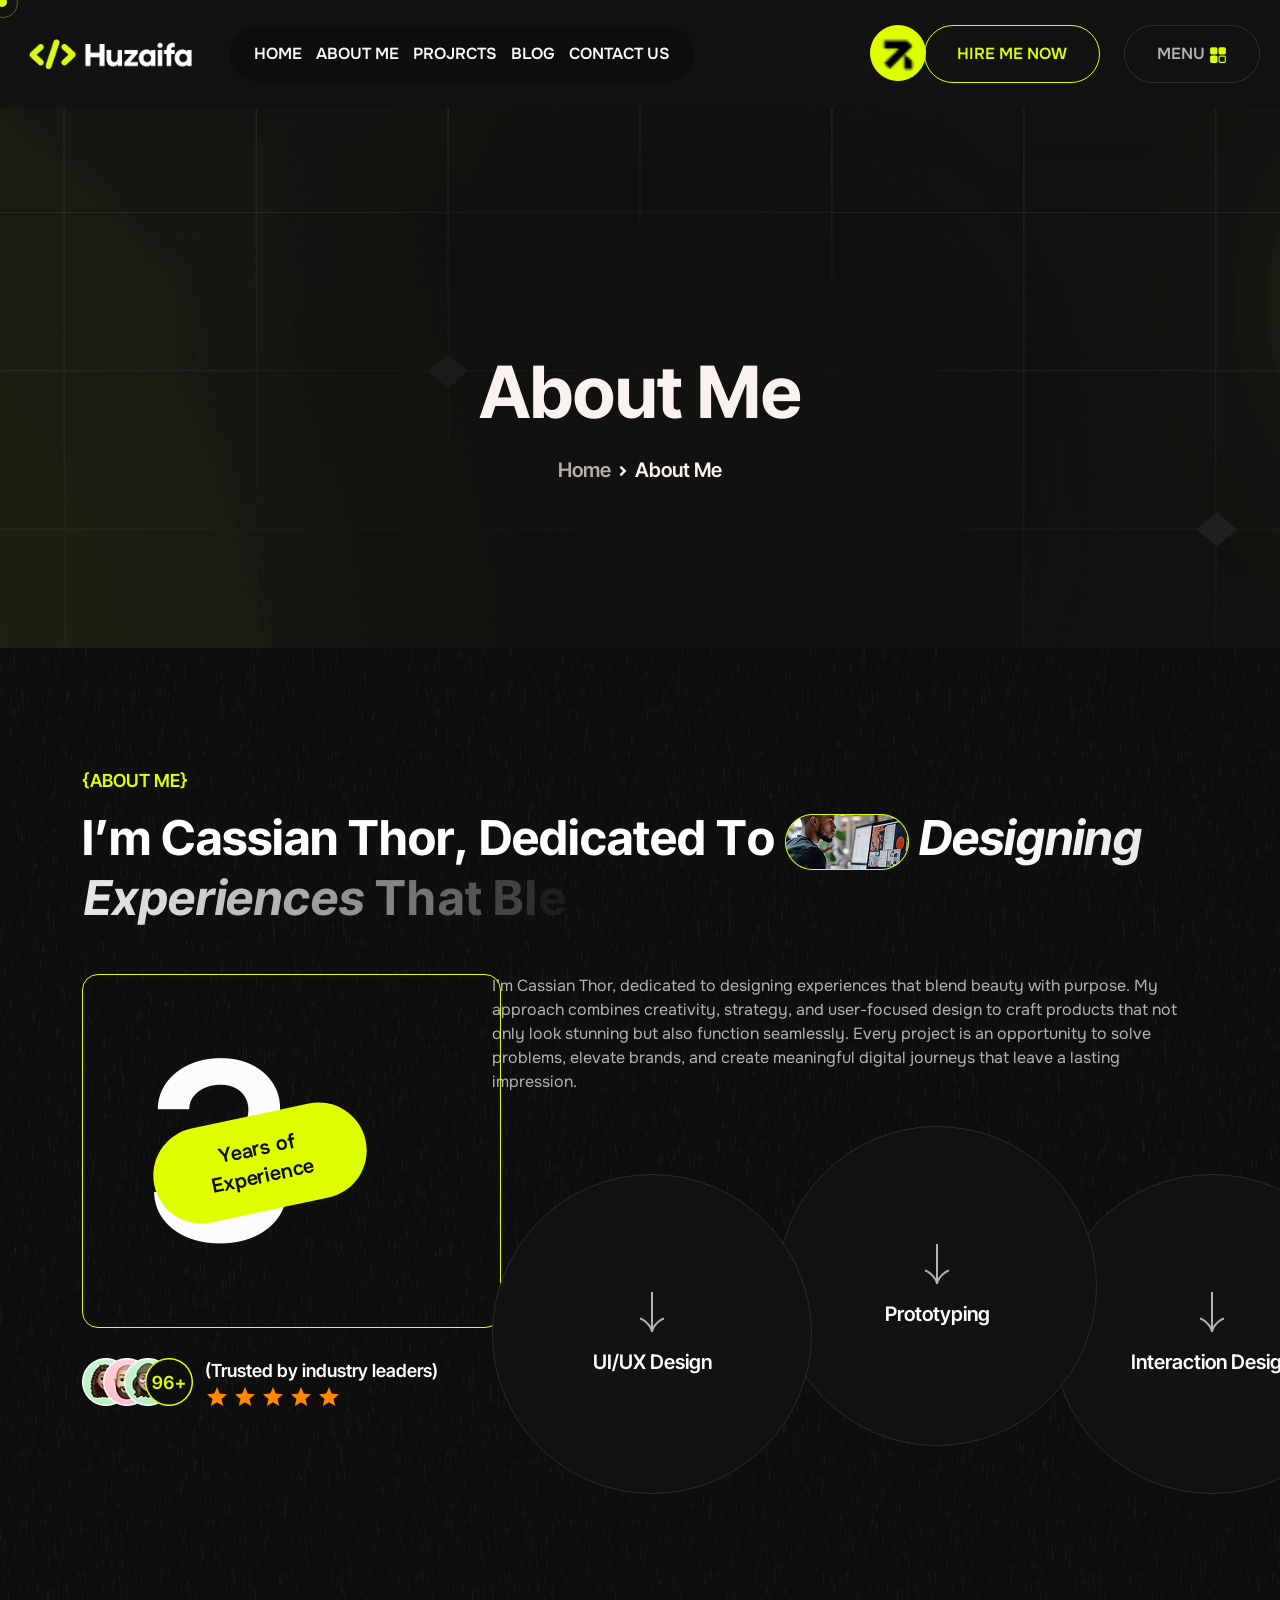
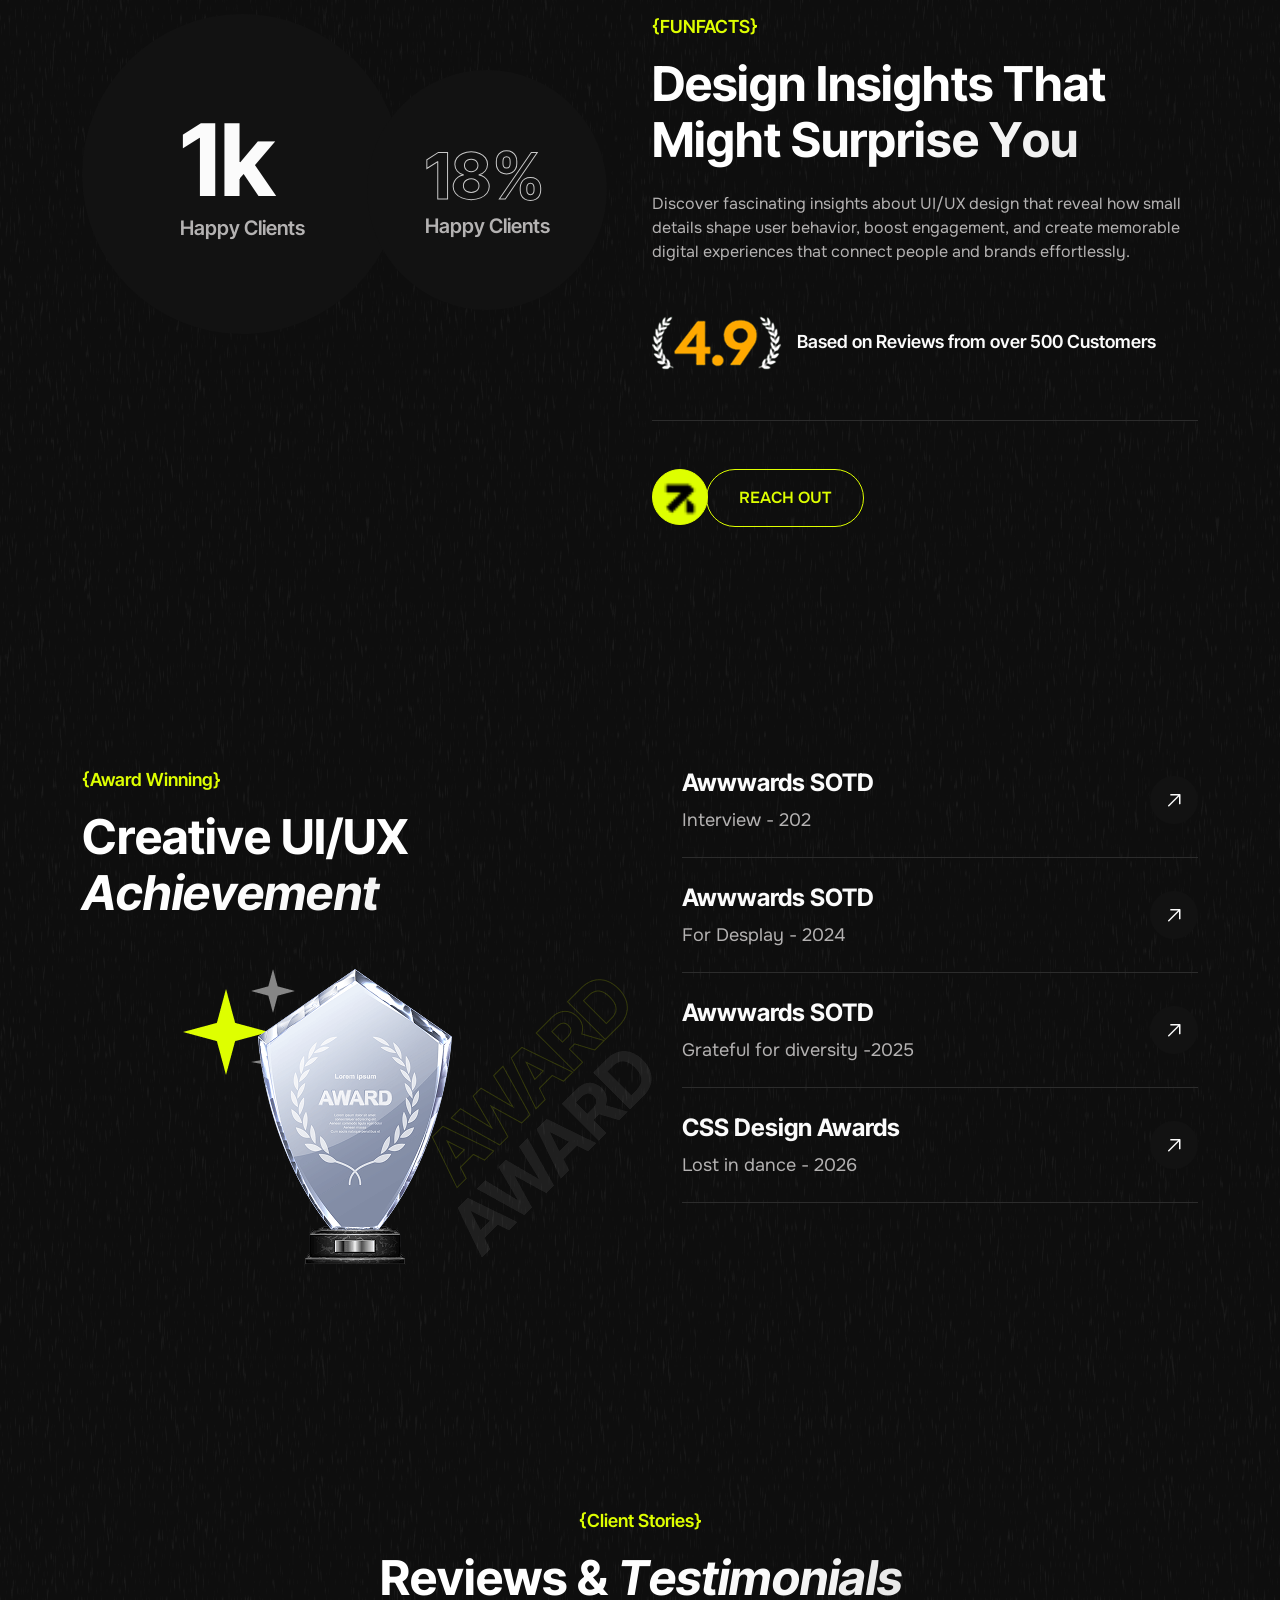
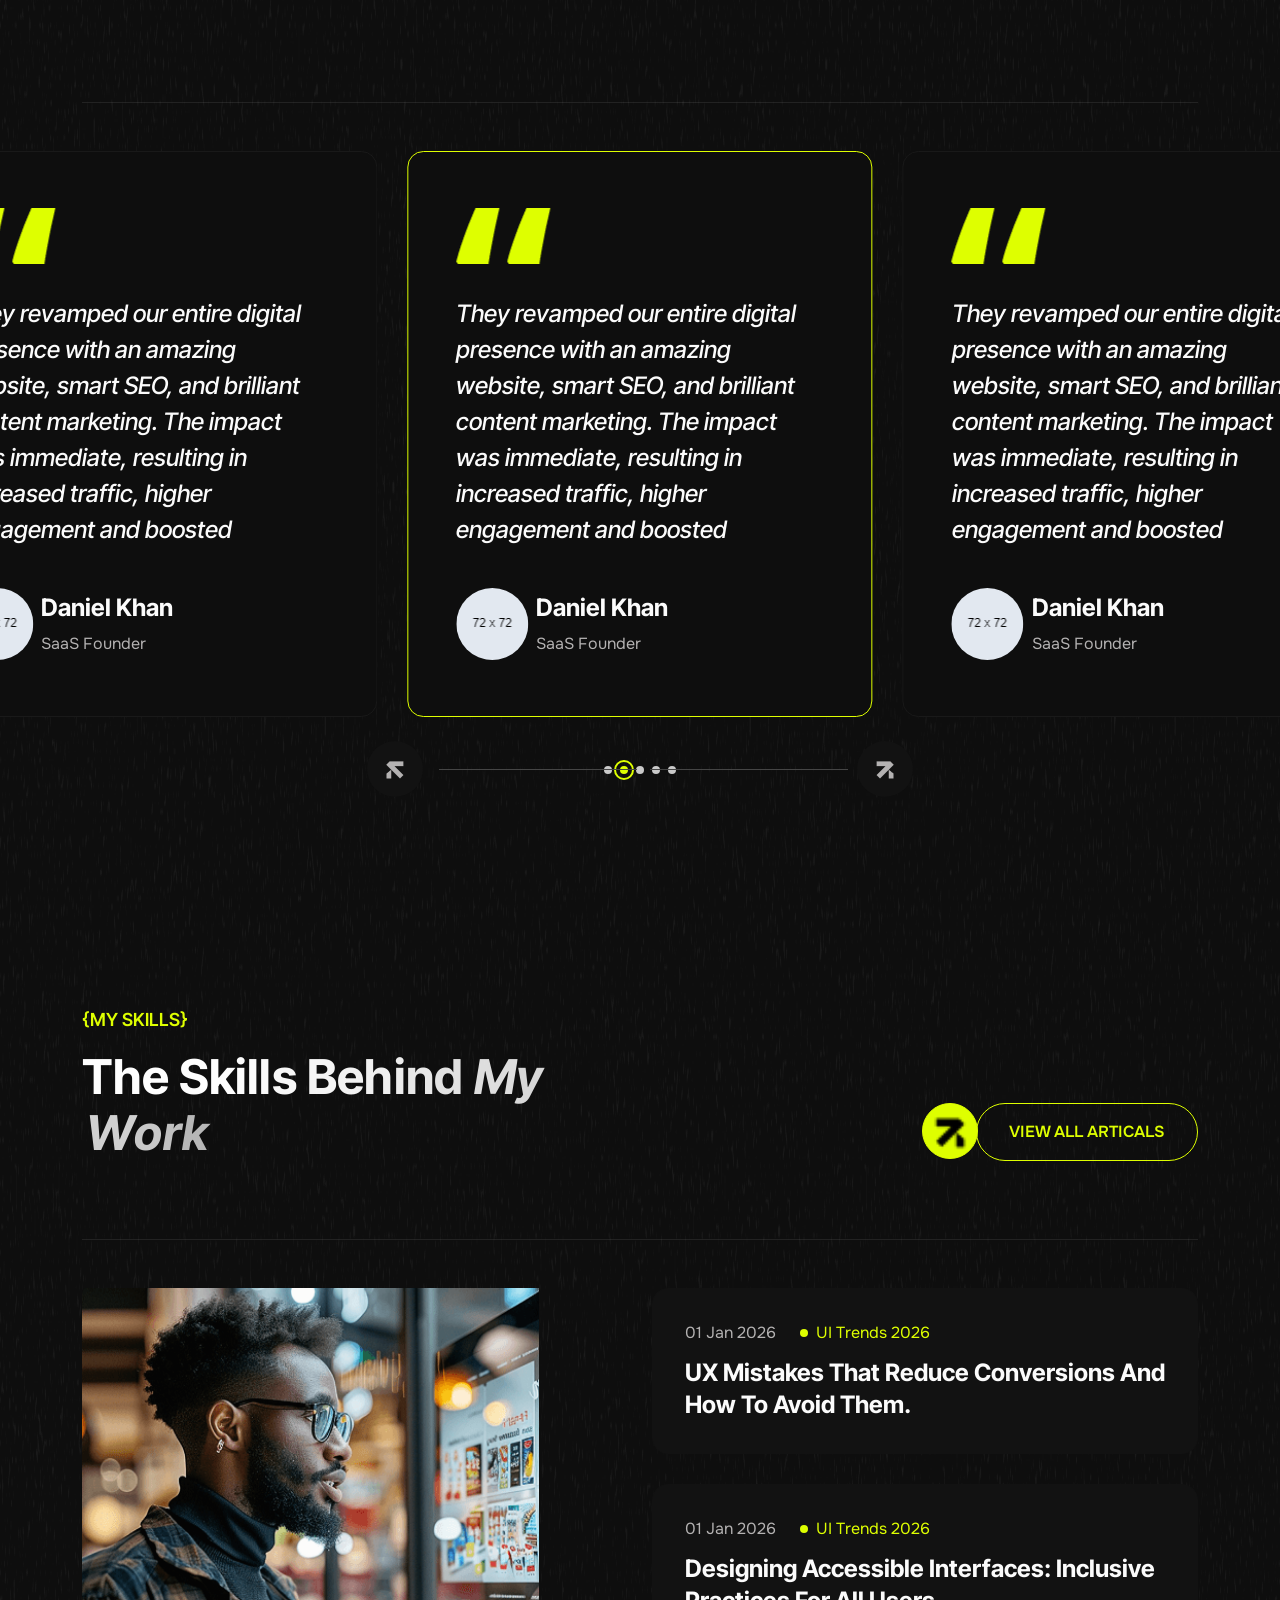
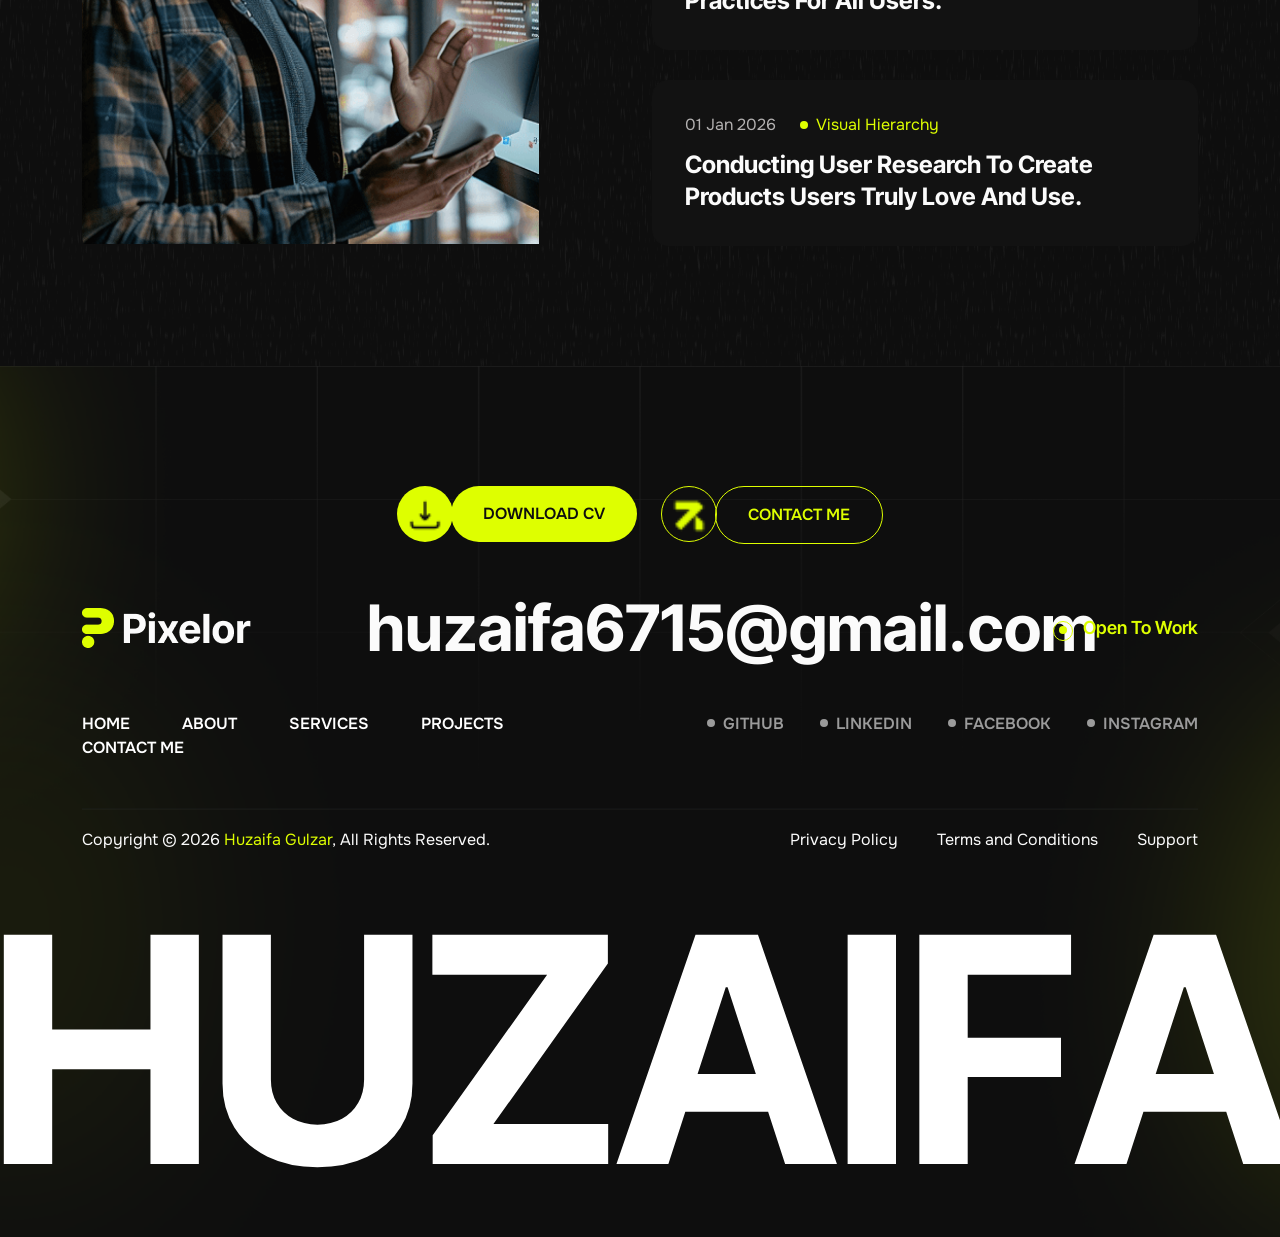
==== commit f8339852: "changes added" ====
--- a/about.html
+++ b/about.html
@@ -39,23 +39,29 @@
         <div class="th-header-wrapper">
             <div class="th-logo-menu-area">
                 <div class="th-logo">
-                    <a href="index.html"><img src="assets/img/logo/th-logo-white.png" alt=""></a>
+                    <a href="index.html"><img src="assets/img/logo/logo-white.png" height="60" alt=""></a>
                 </div>
                 <div class="th-main-menu">
                     <nav class="th-mobile-menu-active">
                         <ul>
                             <li class="has-dropdown">
-                                <a href="#">HOME <span class="menu-dwn-arrow"><i
-                                            class="fa-regular fa-angle-down"></i></span></a>
-                                <ul class="sub-menu">
+                                <a href="index.html">HOME
+                                    <!-- <span class="menu-dwn-arrow">
+                                    <i
+                                            class="fa-regular fa-angle-down"></i></span> -->
+                                </a>
+                                <!-- <ul class="sub-menu">
                                     <li><a href="index.html">Home-01</a></li>
                                     <li><a href="index-2.html">Home-02</a></li>
                                     <li><a href="index-3.html">Home-03</a></li>
-                                </ul>
+                                </ul> -->
                             </li>
                             <li><a href="about.html">ABOUT ME</a></li>
-                            <li class="has-dropdown"><a href="#">PAGES <span class="menu-dwn-arrow"><i
-                                            class="fa-regular fa-angle-down"></i></span></a>
+                            <!-- <li class="has-dropdown">
+                                <a href="#">PAGES 
+                                    <span class="menu-dwn-arrow"><i
+                                            class="fa-regular fa-angle-down"></i></span>
+                                        </a>
 
                                 <ul class="sub-menu">
                                     <li><a href="service.html">Service</a></li>
@@ -64,21 +70,26 @@
                                     <li><a href="404.html">404</a></li>
                                 </ul>
 
-                            </li>
-                            <li class="has-dropdown"><a href="#">PROJRCTS <span class="menu-dwn-arrow"><i
-                                            class="fa-regular fa-angle-down"></i></span></a>
-                                <ul class="sub-menu">
+                            </li> -->
+                            <li class="has-dropdown">
+                                <a href="portfolio.html">PROJRCTS
+                                    <!-- <span class="menu-dwn-arrow"><i
+                                            class="fa-regular fa-angle-down"></i></span> -->
+                                </a>
+                                <!-- <ul class="sub-menu">
                                     <li><a href="portfolio.html">Portfolio</a></li>
                                     <li><a href="portfolio-details.html">Portfolio Details</a></li>
-                                </ul>
+                                </ul> -->
                             </li>
-                            <li class="has-dropdown"><a href="#">BLOG <span class="menu-dwn-arrow"><i
-                                            class="fa-regular fa-angle-down"></i></span></a>
-                                <ul class="sub-menu">
+                            <li class="has-dropdown"><a href="blog.html">BLOG
+                                    <!-- <span class="menu-dwn-arrow"><i
+                                            class="fa-regular fa-angle-down"></i></span> -->
+                                </a>
+                                <!-- <ul class="sub-menu">
                                     <li><a href="blog-classic.html">Blog Classic</a></li>
                                     <li><a href="blog.html">Blog </a></li>
                                     <li><a href="blog-details.html">Blog Details</a></li>
-                                </ul>
+                                </ul> -->
                             </li>
                             <li class="has-dropdown"><a href="contact.html">CONTACT US</a></li>
                         </ul>
@@ -809,13 +820,11 @@
             <div class="row">
                 <div class="col-xl-6 mx-auto text-center">
                     <div class="th-footer-btn-wrap">
-                        <!-- primary btn -->
-                        <a href="contact.html" class="th-primary-btn" data-aos="fade-up">
+                        <a href="assets/cv/Huzaifa-Gulzar-CV.pdf" class="th-primary-btn" data-aos="fade-up" download>
                             <span class="th-icon"><img src="assets/img/icon/download.png" alt=""></span>
                             <span class="th-text">DOWNLOAD CV</span>
                         </a>
 
-                        <!-- primary btn -->
                         <a href="contact.html" class="th-primary-btn th-primary-btn-secondary" data-aos="fade-up">
                             <span class="th-icon"><img src="assets/img/icon/th-footer-btn-icon.png" alt=""></span>
                             <span class="th-text">CONTACT ME</span>
@@ -823,64 +832,73 @@
                     </div>
                 </div>
             </div>
+
             <div class="row align-items-center">
                 <div class="col-xl-3 col-lg-3 col-md-2">
                     <div class="th-footer-left-logo">
-                        <img src="assets/img/logo/th-logo-white.png" alt="">
-                    </div>
-                </div>
+                        <img src="assets/img/logo/th-logo-white.png" alt="Huzaifa Gulzar Logo">
+                    </div>
+                </div>
+
                 <div class="col-xl-6 col-lg-6 col-md-7 mx-auto text-center">
-                    <h2 class="th-footer-mail-title"><a href="mailto:pixelor@gmail.com">pixelor@gmail.com</a></h2>
-                </div>
+                    <h2 class="th-footer-mail-title">
+                        <a href="mailto:huzaifa6715@gmail.com">huzaifa6715@gmail.com</a>
+                    </h2>
+                </div>
+
                 <div class="col-xl-3 col-lg-3 col-md-3">
-                    <h3 class="th-opentowork"><span></span>Opent To Work</h3>
-                </div>
-            </div>
+                    <h3 class="th-opentowork"><span></span>Open To Work</h3>
+                </div>
+            </div>
+
             <div class="row">
                 <div class="col-xl-6 col-lg-6 text-center text-xl-start">
-                    <!-- footer widget 1 -->
                     <div class="th-footer-widget-1 mb-30">
                         <div class="th-footer-menu">
                             <ul>
                                 <li><a href="index.html">Home</a></li>
-                                <li><a href="#">Pages</a></li>
-                                <li><a href="portfolio-details.html">Project</a></li>
-                                <li><a href="blog-classic.html">Blog</a></li>
-                                <li><a href="contact.html">Contact us</a></li>
+                                <li><a href="#about">About</a></li>
+                                <li><a href="#services">Services</a></li>
+                                <li><a href="portfolio-details.html">Projects</a></li>
+                                <li><a href="contact.html">Contact Me</a></li>
                             </ul>
                         </div>
                     </div>
                 </div>
+
                 <div class="col-xl-6 col-lg-6 text-center text-xl-end">
-                    <!-- footer widget 1 -->
                     <div class="th-footer-widget-2 mb-30">
                         <div class="th-footer-social">
                             <ul>
+                                <li><a href="#">GitHub</a></li>
+                                <li><a href="#">LinkedIn</a></li>
                                 <li><a href="#">Facebook</a></li>
-                                <li><a href="#">Linkedin</a></li>
-                                <li><a href="#">Twitter</a></li>
                                 <li><a href="#">Instagram</a></li>
                             </ul>
                         </div>
                     </div>
                 </div>
             </div>
+
             <hr class="th-footer-border">
         </div>
+
         <div class="container">
             <div class="row">
                 <div class="copyright-top-border">
                     <div class="row">
                         <div class="col-xl-6 col-md-6">
                             <div class="th-copyright mb-40">
-                                <p class="th-copyright-text">Copyright © 2026 <a href="index.html">Pixelor</a>, All
-                                    Rights Reserved.</p>
-                            </div>
-                        </div>
+                                <p class="th-copyright-text">
+                                    Copyright © 2026 <a href="index.html">Huzaifa Gulzar</a>, All Rights Reserved.
+                                </p>
+                            </div>
+                        </div>
+
                         <div class="col-xl-6 col-md-6 text-end">
                             <div class="th-copyright-menu mb-40">
                                 <ul>
-                                    <li><a href="#">Privacy Policy </a></li>
+                                    <li><a href="#">Privacy Policy</a></li>
                                     <li><a href="#">Terms and Conditions</a></li>
                                     <li><a href="#">Support</a></li>
                                 </ul>
@@ -894,11 +912,10 @@
         <div class="container">
             <a href="contact.html" data-aos="fade-up">
                 <div class="footer-large-title tp_fade_anim mb-30">
-                    <h3 class="footer-title">PIXELOR</h3>
+                    <h3 class="footer-title">HUZAIFA</h3>
                 </div>
             </a>
         </div>
-
     </footer>
     <!-- =========== footer area end =========== -->
     <!-- progress -->
--- a/assets/css/style.css
+++ b/assets/css/style.css
@@ -129,19 +129,20 @@
 /*  1.1 Theme Default
 /*----------------------------------------*/
 @import url("https://fonts.googleapis.com/css2?family=Inter+Tight:ital,wght@0,100..900;1,100..900&family=Onest:wght@100..900&display=swap");
+
 :root {
-  --primary-color:#DEFF00;
+  --primary-color: #DEFF00;
   --secondary-color: #FBFBFB;
   --text-color: #B4B2B2;
   --accent-color: #1E84B5;
   --white-color: #FFFFFF;
   --black-color: #0E0E0E;
-  --black-bg:#121212;
-  --black-bg-1:#1A1616;
-  --offwhite:#9B9B9B;
-  --border:#2F302C;
-  --primary-color-2:#4C40F7;
-  --primary-color-3:#FF7B00;
+  --black-bg: #121212;
+  --black-bg-1: #1A1616;
+  --offwhite: #9B9B9B;
+  --border: #2F302C;
+  --primary-color-2: #4C40F7;
+  --primary-color-3: #FF7B00;
 }
 
 :root {
@@ -159,6 +160,7 @@
   border-radius: 8px;
   margin-bottom: 32px;
 }
+
 .vl-faqs3 .vl-accordion-item .vl-accordion-button {
   color: #FBFBFB;
   font-size: 20px;
@@ -169,6 +171,7 @@
   padding: 20px 24px;
   padding-bottom: 0;
 }
+
 .vl-faqs3 .vl-accordion-item .vl-accordion-button.collapsed {
   background: #0E0E0E;
   border: 1px solid #DEFF00;
@@ -178,6 +181,7 @@
   color: #FBFBFB;
   border: 1px solid var(--vl-text-42);
 }
+
 .vl-faqs3 .vl-accordion-item .vl-accordion-button.collapsed span.vl-faqarrow {
   position: absolute;
   right: 32px;
@@ -196,11 +200,13 @@
   background: #121212;
   transform: rotate(-45deg);
 }
+
 @media (max-width: 575px) {
   .vl-faqs3 .vl-accordion-item .vl-accordion-button.collapsed span.vl-faqarrow {
     right: 6px;
   }
 }
+
 .vl-faqs3 .vl-accordion-item .vl-accordion-button span.vl-faqarrow {
   position: absolute;
   right: 32px;
@@ -219,11 +225,13 @@
   background: #DEFF00;
   color: #0E0E0E;
 }
+
 @media (max-width: 575px) {
   .vl-faqs3 .vl-accordion-item .vl-accordion-button span.vl-faqarrow {
     right: 6px;
   }
 }
+
 .vl-faqs3 .vl-accordion-item .vl-accordion-body .para {
   padding-right: 24px;
   padding-bottom: 24px;
@@ -237,16 +245,20 @@
   margin: 0 24px;
   margin-top: 16px;
 }
+
 .vl-faqs3 {
   /* remove all borders */
 }
+
 .vl-faqs3 .vl-accordion-item {
   border: none;
   margin-bottom: 15px;
 }
+
 .vl-faqs3 {
   /* only active item border */
 }
+
 .vl-faqs3 .vl-accordion-item:has(.accordion-collapse.show) {
   border: 1px solid #DEFF00;
   border-radius: 8px;
@@ -259,6 +271,7 @@
   display: inline-block;
   transition: 0.3s;
 }
+
 .th-primary-btn .th-icon {
   background: var(--primary-color);
   height: 56px;
@@ -269,6 +282,7 @@
   display: inline-block;
   transition: 0.3s;
 }
+
 .th-primary-btn .th-text {
   padding: 16px 32px;
   background: var(--primary-color);
@@ -281,230 +295,295 @@
   margin-left: -6px;
   color: var(--black-color);
 }
+
+.th-icon img {
+  height: 40px;
+  width: 40px;
+  object-fit: contain;
+
+}
+
+
+
 @media only screen and (min-width: 992px) and (max-width: 1199px) {
   .th-primary-btn .th-text {
     font-size: 14px;
     padding: 16px 28px;
   }
 }
+
 @media only screen and (min-width: 768px) and (max-width: 991px) {
   .th-primary-btn .th-text {
     font-size: 15px;
   }
 }
+
 .th-primary-btn:hover {
   transform: translateY(-3px);
   transition: 0.3s;
 }
+
 .th-primary-btn:hover .th-icon {
   background: var(--white-color);
   transition: 0.3s;
 }
+
 .th-primary-btn:hover .th-text {
   background: var(--white-color);
   transition: 0.3s;
 }
+
 .th-primary-btn-secondary .th-icon {
   background: transparent;
   border: 1px solid var(--primary-color);
 }
+
 .th-primary-btn-secondary .th-icon img {
   transition: 0.3s;
 }
+
 .th-primary-btn-secondary .th-text {
   background: transparent;
   border: 1px solid var(--primary-color);
   color: var(--primary-color);
 }
+
 .th-primary-btn-secondary:hover .th-icon {
   background: var(--white-color);
   border: 1px solid var(--black-color);
 }
+
 .th-primary-btn-secondary:hover .th-icon img {
   filter: brightness(0);
   transition: 0.3s;
 }
+
 .th-primary-btn-secondary:hover .th-text {
   border: 1px solid var(--black-color);
   color: var(--black-color);
 }
+
 .th-primary-btn-secondary2 .th-icon {
   background: var(--primary-color);
   border: 1px solid var(--primary-color);
 }
+
 .th-primary-btn-secondary2 .th-icon img {
   filter: brightness(0);
   transition: 0.3s;
 }
+
 .th-primary-btn-secondary2 .th-text {
   background: transparent;
   border: 1px solid var(--primary-color);
   color: var(--primary-color);
 }
+
 .th-primary-btn-secondary2:hover .th-icon {
   background: var(--white-color);
   border: 1px solid var(--black-color);
 }
+
 .th-primary-btn-secondary2:hover .th-icon img {
   filter: brightness(0);
   transition: 0.3s;
 }
+
 .th-primary-btn-secondary2:hover .th-text {
   border: 1px solid var(--black-color);
   color: var(--black-color);
 }
+
 .th-primary-btn-secondary22 .th-icon {
   background: var(--primary-color-2);
   border: 1px solid var(--primary-color-2);
 }
+
 .th-primary-btn-secondary22 .th-icon img {
   filter: brightness(0) invert(1);
   transition: 0.3s;
 }
+
 .th-primary-btn-secondary22 .th-text {
   background: transparent;
   border: 1px solid var(--primary-color-2);
   color: var(--secondary-color);
 }
+
 .th-primary-btn-secondary22:hover .th-icon {
   background: var(--white-color);
   border: 1px solid var(--black-color);
 }
+
 .th-primary-btn-secondary22:hover .th-icon img {
   filter: brightness(0);
   transition: 0.3s;
 }
+
 .th-primary-btn-secondary22:hover .th-text {
   border: 1px solid var(--black-color);
   color: var(--black-color);
 }
+
 .th-primary-btn-secondary3 .th-icon {
   background: var(--primary-color);
   border: 1px solid var(--primary-color);
 }
+
 .th-primary-btn-secondary3 .th-icon img {
   filter: brightness(0);
   transition: 0.3s;
 }
+
 .th-primary-btn-secondary3 .th-text {
   background: transparent;
   border: 1px solid var(--primary-color);
   color: var(--primary-color);
 }
+
 .th-primary-btn-secondary3:hover .th-icon {
   background: var(--white-color);
   border: 1px solid var(--black-color);
 }
+
 .th-primary-btn-secondary3:hover .th-icon img {
   filter: brightness(0);
   transition: 0.3s;
 }
+
 .th-primary-btn-secondary3:hover .th-text {
   background: var(--black-bg-1);
   border: 1px solid var(--black-color);
   color: var(--primary-color);
 }
+
 .th-primary-btn-secondary4 .th-icon {
   background: var(--primary-color);
   border: 1px solid var(--black-bg);
 }
+
 .th-primary-btn-secondary4 .th-icon img {
   filter: brightness(0);
   transition: 0.3s;
 }
+
 .th-primary-btn-secondary4 .th-text {
   background: var(--black-bg);
   border: 1px solid var(--black-bg);
   color: var(--white-color);
 }
+
 .th-primary-btn-secondary4:hover .th-icon {
   background: var(--white-color);
   border: 1px solid var(--black-color);
 }
+
 .th-primary-btn-secondary4:hover .th-icon img {
   filter: brightness(0);
   transition: 0.3s;
 }
+
 .th-primary-btn-secondary4:hover .th-text {
   background: var(--black-bg-1);
   border: 1px solid var(--black-color);
   color: var(--primary-color);
 }
+
 .th-primary-btn-secondary-3 .th-icon {
   background: transparent;
   border: 1px solid var(--primary-color-3);
 }
+
 .th-primary-btn-secondary-3 .th-icon img {
   transition: 0.3s;
 }
+
 .th-primary-btn-secondary-3 .th-text {
   background: transparent;
   border: 1px solid var(--primary-color-3);
   color: var(--secondary-color);
 }
+
 .th-primary-btn-secondary-3:hover {
   transform: translateY(-3px);
 }
+
 .th-primary-btn-secondary-3:hover .th-icon {
   background: var(--white-color);
   border: 1px solid var(--black-color);
 }
+
 .th-primary-btn-secondary-3:hover .th-icon img {
   filter: brightness(0);
   transition: 0.3s;
 }
+
 .th-primary-btn-secondary-3:hover .th-text {
   border: 1px solid var(--black-color);
   color: var(--black-color);
 }
+
 .th-primary-btn-2 {
   text-transform: uppercase;
 }
+
 .th-primary-btn-2 .th-icon {
   background: var(--primary-color-2);
 }
+
 .th-primary-btn-2 .th-icon img {
   transition: 0.3s;
 }
+
 .th-primary-btn-2 .th-text {
   background: var(--primary-color-2);
   color: var(--secondary-color);
 }
+
 .th-primary-btn-2:hover .th-icon img {
   filter: brightness(0);
   transition: 0.3s;
 }
+
 .th-primary-btn-2:hover .th-text {
   color: var(--black-bg);
 }
+
 .th-primary-btn-3 .th-icon {
   background: var(--primary-color-3);
 }
+
 .th-primary-btn-3 .th-icon img {
   transition: 0.3s;
 }
+
 .th-primary-btn-3 .th-text {
   background: var(--primary-color-3);
   color: #fff;
   text-transform: uppercase;
 }
+
 @media only screen and (min-width: 768px) and (max-width: 991px) {
   .th-primary-btn-3 .th-text {
     font-size: 15px;
   }
 }
+
 .th-primary-btn-3:hover {
   transform: translateY(-3px);
   transition: 0.3s;
 }
+
 .th-primary-btn-3:hover .th-icon {
   background: var(--white-color);
   transition: 0.3s;
 }
+
 .th-primary-btn-3:hover .th-icon img {
   filter: brightness(0);
   transition: 0.3s;
 }
+
 .th-primary-btn-3:hover .th-text {
   background: var(--white-color);
   transition: 0.3s;
@@ -522,6 +601,7 @@
   color: var(--secondary-color);
   transition: 0.3s;
 }
+
 .th-footer-social2 a:hover {
   background: var(--primary-color-2);
   transition: 0.3s;
@@ -531,7 +611,9 @@
 .th-footer-social2 {
   writing-mode: vertical-rl;
 }
-@media only screen and (min-width: 768px) and (max-width: 991px), (max-width: 575px) {
+
+@media only screen and (min-width: 768px) and (max-width: 991px),
+(max-width: 575px) {
   .th-footer-social2 {
     writing-mode: inherit;
     text-align: center;
@@ -542,7 +624,9 @@
   writing-mode: sideways-lr;
   float: right;
 }
-@media only screen and (min-width: 768px) and (max-width: 991px), (max-width: 575px) {
+
+@media only screen and (min-width: 768px) and (max-width: 991px),
+(max-width: 575px) {
   .th-primary-btn.th-primary-btn-2.th-footer-btn-vertical-2 {
     writing-mode: inherit;
     text-align: center;
@@ -555,7 +639,9 @@
 .th-primary-btn.th-primary-btn-2.th-footer-btn-vertical-2 .th-text {
   padding: 32px 16px;
 }
-@media only screen and (min-width: 768px) and (max-width: 991px), (max-width: 575px) {
+
+@media only screen and (min-width: 768px) and (max-width: 991px),
+(max-width: 575px) {
   .th-primary-btn.th-primary-btn-2.th-footer-btn-vertical-2 .th-text {
     padding: 16px 32px;
     text-align: center;
@@ -572,16 +658,20 @@
   justify-content: center;
   gap: 24px;
 }
+
 @media only screen and (min-width: 992px) and (max-width: 1199px) {
   .th-footer-btn-wrap {
     padding-bottom: 40px;
   }
 }
-@media only screen and (min-width: 768px) and (max-width: 991px), (max-width: 575px) {
+
+@media only screen and (min-width: 768px) and (max-width: 991px),
+(max-width: 575px) {
   .th-footer-btn-wrap {
     padding-bottom: 30px;
   }
 }
+
 @media (max-width: 575px) {
   .th-footer-btn-wrap {
     flex-direction: column;
@@ -601,6 +691,11 @@
   visibility: hidden;
 }
 
+.profile {
+  object-fit: cover;
+  object-position: top center;
+}
+
 .th-skill-wrap:hover .th-skill-btn {
   top: 50%;
   transition: 0.3s;
@@ -611,7 +706,9 @@
 .th-skil-btn-2 {
   text-align: right;
 }
-@media only screen and (min-width: 768px) and (max-width: 991px), (max-width: 575px) {
+
+@media only screen and (min-width: 768px) and (max-width: 991px),
+(max-width: 575px) {
   .th-skil-btn-2 {
     text-align: start;
   }
@@ -621,6 +718,7 @@
   display: flex;
   gap: 24px;
 }
+
 @media (max-width: 575px) {
   .th-banner-btn-wrap {
     flex-direction: column;
@@ -639,17 +737,21 @@
   border-radius: 88px;
   display: inline-block;
 }
+
 .th-btn-blog2 span {
   margin-left: 8px;
 }
+
 .th-btn-blog2 span img {
   transition: 0.3s;
 }
+
 .th-btn-blog2:hover {
   transition: 0.3s;
   background: var(--primary-color-2);
   color: var(--secondary-color);
 }
+
 .th-btn-blog2:hover span img {
   filter: brightness(0) invert(1);
   transition: 0.3s;
@@ -1025,22 +1127,26 @@
   text-align: center;
   margin-bottom: -50px;
 }
+
 @media only screen and (min-width: 1400px) and (max-width: 1599px) {
   .th-recent-work {
     font-size: 160px;
   }
 }
+
 @media only screen and (min-width: 992px) and (max-width: 1199px) {
   .th-recent-work {
     font-size: 130px;
   }
 }
+
 @media only screen and (min-width: 768px) and (max-width: 991px) {
   .th-recent-work {
     font-size: 90px;
     margin-bottom: 0;
   }
 }
+
 @media (max-width: 575px) {
   .th-recent-work {
     font-size: 40px;
@@ -1058,44 +1164,53 @@
   font-weight: 600;
   font-family: var(--th-fonts-Inter);
 }
+
 .th-section-title .title {
   color: var(--white-color);
   font-size: 48px;
   line-height: 56px;
   font-weight: 700;
 }
+
 .th-section-title .title span {
   font-style: italic;
 }
+
 @media only screen and (min-width: 992px) and (max-width: 1199px) {
   .th-section-title .title {
     font-size: 32px;
     line-height: 42px;
   }
 }
+
 @media only screen and (min-width: 768px) and (max-width: 991px) {
   .th-section-title .title {
     font-size: 30px;
     line-height: 40px;
   }
 }
+
 @media (max-width: 575px) {
   .th-section-title .title {
     font-size: 28px;
     line-height: 38px;
   }
 }
+
 .th-section-title .para {
   font-size: 16px;
   line-height: 24px;
   font-weight: 400;
   color: var(--text-color);
 }
-@media only screen and (min-width: 768px) and (max-width: 991px), (max-width: 575px) {
+
+@media only screen and (min-width: 768px) and (max-width: 991px),
+(max-width: 575px) {
   .th-section-title.mb-48 {
     margin-bottom: 25px;
   }
 }
+
 .th-section-title-2 .sub-title {
   border: 1px solid #2C2C2C;
   display: inline-block;
@@ -1105,6 +1220,7 @@
   position: relative;
   color: var(--secondary-color);
 }
+
 .th-section-title-2 .sub-title::after {
   position: absolute;
   content: "";
@@ -1116,25 +1232,31 @@
   top: 50%;
   transform: translateY(-50%);
 }
+
 .th-section-title-2 .title span {
   font-style: normal;
   color: var(--primary-color-2);
 }
+
 .th-section-title-2 .th-para {
   font-size: 16px;
   line-height: 24px;
   color: #B4B2B2;
 }
+
 .th-section-title-3 .sub-title {
   color: var(--text-color);
 }
+
 .th-section-title-3 .sub-title.th-flex {
   display: flex;
 }
+
 .th-section-title-3 .title span {
   font-style: normal;
   color: var(--primary-color-2);
 }
+
 .th-section-title-3 .th-para {
   font-size: 16px;
   line-height: 24px;
@@ -1156,19 +1278,23 @@
   align-items: end;
   margin-bottom: 48px;
 }
+
 @media (max-width: 575px) {
   .th-sec-title-main-flex-2 {
     display: block;
     margin-bottom: 30px;
   }
 }
-@media only screen and (min-width: 768px) and (max-width: 991px), (max-width: 575px) {
+
+@media only screen and (min-width: 768px) and (max-width: 991px),
+(max-width: 575px) {
   .th-sec-title-main-flex-2 .th-section-title.th-section-title-2 {
     margin-bottom: 30px;
   }
 }
 
-@media only screen and (min-width: 768px) and (max-width: 991px), (max-width: 575px) {
+@media only screen and (min-width: 768px) and (max-width: 991px),
+(max-width: 575px) {
   .th-flex-direc-colum {
     flex-direction: column;
     justify-content: center;
@@ -1198,6 +1324,7 @@
   border: 1px solid #2C2C2C;
   border-radius: 16px;
 }
+
 .th-tab-content-wrap .th-icon span {
   background: var(--primary-color-2);
   display: inline-block;
@@ -1209,17 +1336,20 @@
   border-radius: 50px;
   margin-right: 16px;
 }
+
 .th-tab-content-wrap .th-title {
   font-size: 24px;
   line-height: 32px;
   font-weight: 700;
   color: var(--secondary-color);
 }
+
 @media only screen and (min-width: 992px) and (max-width: 1199px) {
   .th-tab-content-wrap .th-title {
     font-size: 22px;
   }
 }
+
 .th-tab-content-wrap .th-para {
   font-size: 16px;
   line-height: 24px;
@@ -1227,6 +1357,7 @@
   padding-bottom: 32px;
   padding-top: 16px;
 }
+
 @media only screen and (min-width: 992px) and (max-width: 1199px) {
   .th-tab-content-wrap {
     padding: 28px;
@@ -1244,9 +1375,11 @@
   color: var(--text-color);
   margin-bottom: 16px;
 }
+
 .th-tab-list ul li:last-child {
   margin-bottom: 0;
 }
+
 .th-tab-list ul li span img {
   margin-right: 16px;
   margin-right: 8px;
@@ -1258,11 +1391,13 @@
   font-weight: 700;
   color: var(--secondary-color);
 }
+
 @media only screen and (min-width: 992px) and (max-width: 1199px) {
   .th-tab-title-box .th-title {
     font-size: 22px;
   }
 }
+
 .th-tab-title-box .th-title span {
   font-size: 18px;
   line-height: 26px;
@@ -1277,14 +1412,17 @@
   border-radius: 16px;
   margin-bottom: 24px;
 }
+
 .th-tab-wrap .nav-link.active {
   background: transparent;
   border: 1px solid var(--primary-color-2);
 }
+
 .th-tab-wrap .nav-link.active .th-tab-icon span {
   background: var(--primary-color-2);
   transition: 0.3s;
 }
+
 .th-tab-wrap .nav-link.active .th-tab-icon span img {
   transform: rotate(-90deg);
 }
@@ -1299,6 +1437,7 @@
   display: inline-block;
   transition: 0.3s;
 }
+
 .th-tab-icon a span img {
   transition: 0.3s;
 }
@@ -1316,10 +1455,12 @@
   0% {
     transform: scale(1);
   }
+
   100% {
     transform: scale(1.1);
   }
 }
+
 .aniamtion-key-5 {
   position: relative;
   animation-name: animation-5;
@@ -1332,10 +1473,12 @@
   0% {
     transform: rotate(0);
   }
+
   100% {
     transform: rotate(-1000deg);
   }
 }
+
 .keyframe5 {
   position: relative;
   animation-name: animation-7;
@@ -1349,10 +1492,12 @@
   0% {
     transform: translateY(0);
   }
+
   100% {
     transform: translateY(30px);
   }
 }
+
 .aniamtion-key-1 {
   position: relative;
   animation-name: animation-1;
@@ -1365,10 +1510,12 @@
   0% {
     transform: translateX(0);
   }
+
   100% {
     transform: translateX(50px);
   }
 }
+
 .aniamtion-key-2 {
   position: relative;
   animation-name: animation-2;
@@ -1381,10 +1528,12 @@
   0% {
     transform: translateY(0);
   }
+
   100% {
     transform: translateY(60px);
   }
 }
+
 .aniamtion-key-3 {
   position: relative;
   animation-name: animation-3;
@@ -1397,10 +1546,12 @@
   0% {
     transform: translateY(0);
   }
+
   100% {
     transform: translateY(40px);
   }
 }
+
 .aniamtion-key-4 {
   position: relative;
   animation-name: animation-4;
@@ -1413,10 +1564,12 @@
   0% {
     transform: translateY(0);
   }
+
   100% {
     transform: translateY(50px);
   }
 }
+
 .aniamtion-key-6 {
   position: relative;
   animation-name: animation-6;
@@ -1429,10 +1582,12 @@
   0% {
     padding-left: 0px;
   }
+
   100% {
     padding-left: 50px;
   }
 }
+
 .aniamtion-key-7 {
   position: relative;
   animation-name: animation-8;
@@ -1447,33 +1602,39 @@
     -webkit-transform: translate3d(0, -50px, 0);
     transform: translate3d(0, -50px, 0);
   }
+
   100% {
     opacity: 1;
     -webkit-transform: none;
     transform: none;
   }
 }
+
 @keyframes fade-in-down {
   0% {
     -webkit-transform: translate3d(0, -50px, 0);
     transform: translate3d(0, -50px, 0);
   }
+
   100% {
     opacity: 1;
     -webkit-transform: none;
     transform: none;
   }
 }
+
 @keyframes pulse-border {
   0% {
     transform: translateX(0) translateY(0) translateZ(0) scale(1);
     opacity: 1;
   }
+
   100% {
     transform: translateX(0) translateY(0) translateZ(0) scale(1.5);
     opacity: 1;
   }
 }
+
 .pulse-border {
   position: relative;
   animation-name: pulse-border;
@@ -1486,13 +1647,16 @@
   0% {
     transform: rotate(0deg);
   }
+
   50% {
     transform: rotate(180deg);
   }
+
   100% {
     transform: rotate(360deg);
   }
 }
+
 .element {
   width: 100px;
   height: 100px;
@@ -1508,20 +1672,24 @@
   0% {
     transform: rotate(0deg);
   }
+
   100% {
     transform: rotate(360deg);
   }
 }
+
 @keyframes thfadeInDown {
   0% {
     opacity: 0;
     transform: translateY(-100%);
   }
+
   100% {
     opacity: 1;
     transform: translateY(0);
   }
 }
+
 .thfadeInDown {
   animation: thfadeInDown 1s ease-out forwards;
 }
@@ -1530,10 +1698,12 @@
   from {
     clip-path: circle(20% at 0% 50%);
   }
+
   to {
     clip-path: circle(20% at 100% 50%);
   }
 }
+
 .reveal {
   position: relative;
   display: -ms-inline-flexbox;
@@ -1594,7 +1764,7 @@
   transform: scale(1.005);
 }
 
-.th-clip-anim > * {
+.th-clip-anim>* {
   grid-area: 1/1/2/2;
   width: 100%;
   height: 100%;
@@ -1621,28 +1791,36 @@
   overscroll-behavior-y: contain;
   scrollbar-width: none;
 }
+
 @media only screen and (max-width: 450px) {
   .th-offcanvas {
     width: 100%;
   }
 }
+
 .th-offcanvas-open {
   opacity: 1;
   visibility: visible;
   transform: translateX(0);
 }
+
 .th-offcanvas-close-toggle {
   font-size: 30px;
   color: var(--th-heading-color);
 }
+
 .th-offcanvas-close-toggle-2 {
   color: var(--th-black-3);
 }
-@media only screen and (min-width: 992px) and (max-width: 1199px), only screen and (min-width: 768px) and (max-width: 991px), (max-width: 575px) {
+
+@media only screen and (min-width: 992px) and (max-width: 1199px),
+only screen and (min-width: 768px) and (max-width: 991px),
+(max-width: 575px) {
   .th-offcanvas-header {
     margin-bottom: 40px;
   }
 }
+
 .th-offcanvas-title {
   font-size: 28px;
   line-height: 28px;
@@ -1650,19 +1828,23 @@
   font-weight: 700;
   color: var(--th-black-3);
 }
+
 .th-offcanvas-para {
   font-size: 18px;
   line-height: 26px;
   color: var(--th-text);
 }
+
 .th-offcanvas-info span {
   display: block;
   color: #222;
   margin-bottom: 5px;
 }
+
 .th-offcanvas-sm-title {
   font-size: 25px;
 }
+
 .th-offcanvas-social a {
   display: inline-block;
   text-align: center;
@@ -1675,19 +1857,23 @@
   font-size: 14px;
   transition: 0.3s;
 }
+
 .th-offcanvas-social a:hover {
   background: #333;
   transition: 0.3s;
   color: #fff;
 }
+
 .th-offcanvas-social-3 a {
   color: var(--th-black-3);
 }
+
 .th-offcanvas-social-3 a:hover {
   background: var(--th-text-5);
   transition: 0.3s;
   color: var(--th-white);
 }
+
 .th-offcanvas-overlay {
   position: fixed;
   top: 0;
@@ -1700,10 +1886,12 @@
   transition: 0.45s easc-in-out;
   background: rgb(24, 24, 24);
 }
+
 .th-offcanvas-overlay-open {
   opacity: 0.9;
   visibility: visible;
 }
+
 .th-offcanvas-gallery {
   display: grid;
   grid-gap: 10px;
@@ -1716,9 +1904,11 @@
   font-size: 18px;
   line-height: 18px;
 }
+
 .th-offcanvas-info a:last-child {
   margin-bottom: 0;
 }
+
 .th-offcanvas-info a span {
   border: 1px solid var(--vkl-border-border-3);
   height: 40px;
@@ -1730,17 +1920,21 @@
   margin-right: 4px;
   transition: 0.3s;
 }
+
 .th-offcanvas-info a span img {
   margin-top: -4px;
   transition: 0.3s;
 }
+
 .th-offcanvas-info a:hover {
   color: var(--vkl-text-text-2);
 }
+
 .th-offcanvas-info a:hover span {
   background: var(--vkl-text-text-2);
   transition: 0.3s;
 }
+
 .th-offcanvas-info a:hover span img {
   filter: brightness(0) invert(1);
   transition: 0.3s;
@@ -1838,7 +2032,8 @@
   margin-top: -10px;
   width: 30px;
   height: 30px;
-  background-color: var(--vkl-text-text-2); /* $theme-color */
+  background-color: var(--vkl-text-text-2);
+  /* $theme-color */
   border: 1px solid #686363;
   opacity: 0;
 }
@@ -1881,8 +2076,12 @@
   left: 50%;
   transform: translate(-50%, -50%);
   font-size: calc(80px + 5vw);
-  color: #333;
-  font-weight: 600;
+  color: rgba(255, 255, 255, 0.12);
+  font-weight: 700;
+  letter-spacing: 0.08em;
+  text-transform: uppercase;
+  white-space: nowrap;
+  overflow: hidden;
 }
 
 @media (max-width: 1040px) {
@@ -1890,17 +2089,38 @@
     font-size: 60px;
   }
 }
+
+h5.preloader-text .preloader-letter {
+  display: inline-block;
+}
+
 h5.preloader-text::after {
-  content: "Pixelor";
+  content: attr(data-text);
   position: absolute;
   left: 0;
   top: 0;
-  color: yellowgreen;
-  animation: move 2s infinite alternate;
+  width: 100%;
+  color: #b7ff3c;
+  text-shadow: 0 0 18px rgba(183, 255, 60, 0.45);
+  animation: huzaifa-name-scan 1.8s ease-in-out infinite alternate;
 }
 
 .home-2 h5.preloader-text::after {
   color: tomato;
+}
+
+@keyframes huzaifa-name-scan {
+  from {
+    clip-path: inset(0 88% 0 0);
+  }
+
+  45% {
+    clip-path: inset(0 25% 0 0);
+  }
+
+  to {
+    clip-path: inset(0 0 0 0);
+  }
 }
 
 /*----------------------------------------*/
@@ -1947,9 +2167,11 @@
   z-index: 1;
   transition: all 200ms linear;
 }
+
 .progress-wrap-2::after {
   color: var(--primary-color-2);
 }
+
 .progress-wrap-3::after {
   color: var(--primary-color-3);
 }
@@ -1986,12 +2208,14 @@
   box-sizing: border-box;
   transition: all 200ms linear;
 }
+
 .progress-wrap-2 svg.progress-circle path {
   stroke: var(--primary-color-2);
   stroke-width: 4;
   box-sizing: border-box;
   transition: all 200ms linear;
 }
+
 .progress-wrap-3 svg.progress-circle path {
   stroke: var(--primary-color-3);
   stroke-width: 4;
@@ -2006,18 +2230,21 @@
   display: grid;
   grid-template-columns: 1fr 1fr 1fr;
 }
+
 @media only screen and (min-width: 768px) and (max-width: 991px) {
   .th-circle-box-grid {
     grid-template-columns: 1fr 1fr;
     gap: 20px;
   }
 }
+
 @media (max-width: 575px) {
   .th-circle-box-grid {
     grid-template-columns: 1fr;
     gap: 20px;
   }
 }
+
 .th-circle-box-grid-singlebox {
   background: var(--black-bg);
   height: 320px;
@@ -2030,12 +2257,14 @@
   justify-content: center;
   transition: 0.3s;
 }
+
 @media (max-width: 575px) {
   .th-circle-box-grid-singlebox {
     height: 352px;
     width: 100%;
   }
 }
+
 .th-circle-box-grid-singlebox .title {
   font-size: 20px;
   line-height: 28px;
@@ -2043,40 +2272,51 @@
   color: var(--secondary-color);
   transition: 0.3s;
 }
+
 .th-circle-box-grid-singlebox .title:hover {
   color: var(--primary-color);
   transition: 0.3s;
 }
+
 .th-circle-box-grid-singlebox:nth-child(2) {
   margin-left: -35px;
   position: relative;
   z-index: 2;
 }
-@media only screen and (min-width: 768px) and (max-width: 991px), (max-width: 575px) {
+
+@media only screen and (min-width: 768px) and (max-width: 991px),
+(max-width: 575px) {
   .th-circle-box-grid-singlebox:nth-child(2) {
     margin-left: 0;
   }
 }
+
 .th-circle-box-grid-singlebox:nth-child(3) {
   margin-left: -45px;
   margin-top: 48px;
 }
-@media only screen and (min-width: 768px) and (max-width: 991px), (max-width: 575px) {
+
+@media only screen and (min-width: 768px) and (max-width: 991px),
+(max-width: 575px) {
   .th-circle-box-grid-singlebox:nth-child(3) {
     margin-left: 0;
     margin-top: 0;
   }
 }
+
 .th-circle-box-grid-singlebox:nth-child(1) {
   position: relative;
   z-index: 3;
   margin-top: 48px;
 }
-@media only screen and (min-width: 768px) and (max-width: 991px), (max-width: 575px) {
+
+@media only screen and (min-width: 768px) and (max-width: 991px),
+(max-width: 575px) {
   .th-circle-box-grid-singlebox:nth-child(1) {
     margin-top: 0;
   }
 }
+
 .th-circle-box-grid-singlebox:hover {
   transform: translateY(-5px);
   transition: 0.3s;
@@ -2089,11 +2329,13 @@
   border: 1px solid #2F2F2F;
   transition: 0.3s;
 }
+
 @media only screen and (min-width: 768px) and (max-width: 991px) {
   .th-service-iconbox {
     padding: 30px 24px;
   }
 }
+
 .th-service-iconbox .th-icon {
   background: var(--black-color);
   height: 72px;
@@ -2104,9 +2346,11 @@
   display: inline-block;
   transition: 0.3s;
 }
+
 .th-service-iconbox .th-icon img {
   transition: 0.3s;
 }
+
 .th-service-iconbox .th-title {
   font-size: 24px;
   line-height: 32px;
@@ -2114,26 +2358,31 @@
   color: var(--secondary-color);
   transition: 0.3s;
 }
+
 @media only screen and (min-width: 768px) and (max-width: 991px) {
   .th-service-iconbox .th-title {
     font-size: 17px;
   }
 }
+
 @media (max-width: 575px) {
   .th-service-iconbox .th-title {
     font-size: 20px;
   }
 }
+
 .th-service-iconbox .th-title:hover {
   color: var(--primary-color);
   transition: 0.3s;
 }
+
 .th-service-iconbox .th-desc {
   font-size: 16px;
   line-height: 24px;
   font-weight: 400;
   color: var(--text-color);
 }
+
 .th-service-iconbox .th-more-btn {
   font-size: 16px;
   line-height: 24px;
@@ -2143,20 +2392,24 @@
   display: inline-block;
   border-bottom: 1px solid var(--secondary-color);
 }
+
 .th-service-iconbox .th-more-btn:hover {
   color: var(--primary-color);
   border-bottom: 1px solid var(--primary-color);
   transition: 0.3s;
 }
+
 .th-service-iconbox:hover {
   transition: 0.3s;
   border: 1px solid var(--primary-color);
 }
+
 .th-service-iconbox:hover .th-icon {
   transition: 0.3s;
   transform: rotateY(180deg);
   background: var(--primary-color);
 }
+
 .th-service-iconbox:hover .th-icon img {
   filter: brightness(0);
 }
@@ -2165,6 +2418,7 @@
   height: 352px;
   border-radius: 16px;
 }
+
 @media only screen and (min-width: 768px) and (max-width: 991px) {
   .th-service-thumb img {
     height: 340px;
@@ -2183,6 +2437,7 @@
   transition: 0.3s;
   opacity: 0;
 }
+
 .th-num-2 {
   right: 40px;
   text-align: right;
@@ -2193,6 +2448,7 @@
   transition: 0.3s;
   opacity: 1;
 }
+
 .th-serviceboxwrap:hover .th-num-2 {
   text-align: right;
 }
@@ -2204,6 +2460,7 @@
   display: flex;
   align-items: center;
 }
+
 .th-single-counter .th-icon span {
   background: var(--black-color);
   height: 77px;
@@ -2214,13 +2471,16 @@
   display: inline-block;
   margin-right: 16px;
 }
+
 .th-single-counter .th-icon span img {
   transition: 0.3s;
 }
+
 .th-single-counter .th-content {
   display: flex;
   align-items: center;
 }
+
 .th-single-counter .th-content .th-nun {
   font-size: 56px;
   line-height: 64px;
@@ -2228,6 +2488,7 @@
   color: var(--white-color);
   transition: 0.3s;
 }
+
 .th-single-counter .th-content .th-symbol {
   font-size: 56px;
   line-height: 64px;
@@ -2247,7 +2508,10 @@
 .th-counter-mt-160 {
   margin-top: 159px;
 }
-@media only screen and (min-width: 992px) and (max-width: 1199px), only screen and (min-width: 768px) and (max-width: 991px), (max-width: 575px) {
+
+@media only screen and (min-width: 992px) and (max-width: 1199px),
+only screen and (min-width: 768px) and (max-width: 991px),
+(max-width: 575px) {
   .th-counter-mt-160 {
     margin-top: 0;
   }
@@ -2260,12 +2524,14 @@
   padding: 40px;
   border-radius: 16px;
 }
+
 .th-service-icnbox-flex-2 {
   display: flex;
   justify-content: space-between;
   align-items: center;
   margin-bottom: 24px;
 }
+
 .th-service-icnbox-content .th-right-title {
   font-size: 16px;
   line-height: 24px;
@@ -2273,6 +2539,7 @@
   color: #B4B2B2;
   transition: 0.3s;
 }
+
 .th-service-icnbox-icon span {
   height: 56px;
   width: 56px;
@@ -2283,9 +2550,11 @@
   transition: 0.3s;
   border-radius: 50%;
 }
+
 .th-service-icnbox-icon span img {
   transition: 0.3s;
 }
+
 .th-service-icnbox-title {
   font-size: 24px;
   line-height: 32px;
@@ -2294,15 +2563,19 @@
   transition: 0.3s;
   padding-bottom: 8px;
 }
-@media only screen and (min-width: 768px) and (max-width: 991px), (max-width: 575px) {
+
+@media only screen and (min-width: 768px) and (max-width: 991px),
+(max-width: 575px) {
   .th-service-icnbox-title {
     font-size: 20px;
   }
 }
+
 .th-service-icnbox-title:hover {
   color: #DEFF00;
   transition: 0.3s;
 }
+
 .th-service-icnbox-para {
   font-size: 16px;
   line-height: 24px;
@@ -2310,6 +2583,7 @@
   color: #B4B2B2;
   padding-bottom: 32px;
 }
+
 .th-service-icnbox:hover {
   border: 1px solid #DEFF00;
   transition: 0.3s;
@@ -2326,9 +2600,11 @@
   transition: 0.3s;
   margin-right: 12px;
 }
+
 .th-service-arrow-icon .th-arrow-bg img {
   transition: 0.3s;
 }
+
 .th-service-arrow-icon .th-arrow-content {
   font-size: 16px;
   line-height: 24px;
@@ -2341,18 +2617,22 @@
   background: #DEFF00;
   transition: 0.3s;
 }
+
 .th-service-icnbox:hover .th-service-icnbox-icon span img {
   filter: brightness(0);
   transition: 0.3s;
 }
+
 .th-service-icnbox:hover .th-service-arrow-icon .th-arrow-bg {
   background: #DEFF00;
   transition: 0.3s;
 }
+
 .th-service-icnbox:hover .th-service-arrow-icon .th-arrow-bg img {
   filter: brightness(0);
   transition: 0.3s;
 }
+
 .th-service-icnbox:hover .th-service-arrow-icon .th-arrow-content {
   border-bottom: 1px solid #FBFBFB;
   transition: 0.3s;
@@ -2373,9 +2653,11 @@
   color: var(--vl-text-7);
   background: conic-gradient(#042C33 var(--percent), #e6e6e6 0);
 }
+
 .progress-circle1-4 {
   background: var(--vl-text-19);
 }
+
 .progress-circle1-5 {
   background: #775BED;
 }
@@ -2388,6 +2670,7 @@
   background: #fff;
   border-radius: 50%;
 }
+
 .progress-circle1-4::before {
   background: #03070C;
 }
@@ -2422,6 +2705,7 @@
   font-family: var(--vl-fonts-figtree);
   padding-bottom: 14px;
 }
+
 .vl-progress-title-4 {
   color: rgba(255, 255, 255, 0.9);
 }
@@ -2432,6 +2716,7 @@
   font-weight: 500;
   color: var(--vl-text-6);
 }
+
 .vl-text-muted-4 {
   color: rgba(255, 255, 255, 0.8);
 }
@@ -2466,7 +2751,9 @@
   font-weight: 700;
   color: var(--secondary-color);
 }
-@media only screen and (min-width: 992px) and (max-width: 1199px), (max-width: 575px) {
+
+@media only screen and (min-width: 992px) and (max-width: 1199px),
+(max-width: 575px) {
   .th-self-title {
     margin-top: 30px;
     font-size: 30px;
@@ -2481,6 +2768,7 @@
   border-bottom: 1px solid #2C2C2C;
   margin-top: 164px;
 }
+
 @media (max-width: 575px) {
   .th-brand-wrap-flex-three {
     margin-top: 50px;
@@ -2488,6 +2776,7 @@
     grid-template-columns: 1fr 1fr;
   }
 }
+
 .th-brand-wrap-flex-three-inner {
   margin-top: 0;
 }
@@ -2496,9 +2785,11 @@
   border-right: 1px solid #2C2C2C;
   padding: 40px 0;
 }
+
 .th-company-brand:last-child {
   border-right: inherit;
 }
+
 @media (max-width: 575px) {
   .th-company-brand {
     border-right: inherit;
@@ -2512,6 +2803,7 @@
   display: flex;
   align-items: center;
 }
+
 .th-number-boxwrap-umber {
   font-size: 64px;
   line-height: 72px;
@@ -2519,13 +2811,16 @@
   color: var(--secondary-color);
   margin-right: 8px;
 }
+
 .th-number-boxwrap-text {
   font-size: 18px;
   line-height: 26px;
   font-weight: 600;
   color: var(--text-color);
 }
-@media only screen and (min-width: 768px) and (max-width: 991px), (max-width: 575px) {
+
+@media only screen and (min-width: 768px) and (max-width: 991px),
+(max-width: 575px) {
   .th-number-boxwrap {
     display: block;
   }
@@ -2535,16 +2830,19 @@
   display: grid;
   grid-template-columns: repeat(4, 1fr);
 }
+
 @media only screen and (min-width: 992px) and (max-width: 1199px) {
   .th-achivement-box-grid {
     grid-template-columns: repeat(3, 1fr);
   }
 }
+
 @media only screen and (min-width: 768px) and (max-width: 991px) {
   .th-achivement-box-grid {
     grid-template-columns: repeat(2, 1fr);
   }
 }
+
 @media (max-width: 575px) {
   .th-achivement-box-grid {
     grid-template-columns: repeat(1, 1fr);
@@ -2558,6 +2856,7 @@
   display: flex;
   transition: 0.3s;
 }
+
 .th-single-achivement-title {
   font-size: 18px;
   line-height: 26px;
@@ -2565,18 +2864,22 @@
   color: var(--secondary-color);
   transition: 0.3s;
 }
+
 .th-single-achivement-title:hover {
   color: var(--primary-color-3);
   transition: 0.3s;
 }
+
 .th-single-achivement-icon span img {
   margin-right: 16px;
   filter: brightness(0) invert(1);
   transition: 0.3s;
 }
+
 .th-single-achivement-2 {
   border: 1px solid #2C2C2C;
 }
+
 .th-single-achivement:hover {
   border: 1px solid var(--primary-color-3);
   transition: 0.3s;
@@ -2613,7 +2916,9 @@
   background-position: center;
   background-repeat: no-repeat;
 }
-@media only screen and (min-width: 768px) and (max-width: 991px), (max-width: 575px) {
+
+@media only screen and (min-width: 768px) and (max-width: 991px),
+(max-width: 575px) {
   .th-breadcrumb-area {
     padding-top: 160px;
     padding-bottom: 110px;
@@ -2627,25 +2932,30 @@
   font-weight: 700;
   margin-bottom: 24px;
 }
+
 @media only screen and (min-width: 768px) and (max-width: 991px) {
   .th-breadcrumb-content .th-breadcrumb-title {
     font-size: 40px;
     line-height: 50px;
   }
 }
+
 @media (max-width: 575px) {
   .th-breadcrumb-content .th-breadcrumb-title {
     font-size: 35px;
     line-height: 45px;
   }
 }
+
 .th-breadcrumb-content ul li {
   display: inline-block;
   color: #FAF2EE;
 }
+
 .th-breadcrumb-content ul li span {
   margin: 0 4px;
 }
+
 .th-breadcrumb-content ul li a {
   color: #FAF2EE;
   font-size: 20px;
@@ -2654,10 +2964,12 @@
   opacity: 0.7;
   font-family: var(--th-fonts-Inter);
 }
+
 .th-breadcrumb-content ul li a.active {
   color: #FAF2EE;
   opacity: 1;
 }
+
 .th-breadcrumb-content ul li a:hover {
   color: var(--primary-color);
   transition: 0.3s;
@@ -2671,9 +2983,11 @@
   display: inline-block;
   margin-right: 10px;
 }
+
 .th-theme-pagination ul li:last-child {
   margin-right: 0;
 }
+
 .th-theme-pagination ul li a.th-pagination-num {
   background: transparent;
   height: 24px;
@@ -2688,11 +3002,13 @@
   font-weight: 600;
   transition: 0.3s;
 }
+
 .th-theme-pagination ul li a.th-pagination-num:hover {
   background: #DEFF00;
   color: #0E0E0E;
   transition: 0.3s;
 }
+
 .th-theme-pagination ul li a .th-prev {
   background: #0E0E0E;
   font-size: 16px;
@@ -2702,15 +3018,18 @@
   border-radius: 124px;
   transition: 0.3s;
 }
+
 .th-theme-pagination ul li a .th-prev img {
   filter: brightness(0) invert(1);
   margin-top: -4px;
 }
+
 .th-theme-pagination ul li a .th-prev:hover {
   background: #DEFF00;
   transition: 0.3s;
   color: #0E0E0E;
 }
+
 .th-theme-pagination ul li a .th-prev:hover img {
   filter: none;
   transition: 0.3s;
@@ -2736,6 +3055,7 @@
   font-weight: 700;
   padding-bottom: 12px;
 }
+
 .th-blog-details-comment-wrap .th-comment-title::after {
   position: absolute;
   content: "";
@@ -2757,11 +3077,13 @@
   border-radius: 78px;
   text-transform: uppercase;
 }
+
 .reply-btn-2 {
   color: #FBFBFB;
   border: 1px solid #2F2F2F;
   background: #121212;
 }
+
 .reply-btn-2:hover {
   color: #DEFF00;
 }
@@ -2771,17 +3093,20 @@
   align-items: center;
   justify-content: space-between;
 }
+
 @media (max-width: 575px) {
   .th-coment-date-flex {
     flex-direction: column;
   }
 }
+
 .th-coment-date-flex .th-date {
   font-size: 16px;
   line-height: 24px;
   font-weight: 400;
   color: #B4B2B2;
 }
+
 @media (max-width: 575px) {
   .th-coment-date-flex .th-date {
     margin-bottom: 12px;
@@ -2791,7 +3116,10 @@
 .ml-135 {
   margin-left: 135px;
 }
-@media only screen and (min-width: 992px) and (max-width: 1199px), only screen and (min-width: 768px) and (max-width: 991px), (max-width: 575px) {
+
+@media only screen and (min-width: 992px) and (max-width: 1199px),
+only screen and (min-width: 768px) and (max-width: 991px),
+(max-width: 575px) {
   .ml-135 {
     margin-left: 0;
   }
@@ -2804,6 +3132,7 @@
   font-weight: 600;
   padding-bottom: 12px;
 }
+
 .th-single-form input[type=text],
 .th-single-form input[type=email],
 .th-single-form textarea {
@@ -2816,6 +3145,7 @@
   background: #121212;
   border: transparent;
 }
+
 .th-single-form input[type=text]::placeholder,
 .th-single-form input[type=email]::placeholder,
 .th-single-form textarea::placeholder {
@@ -2823,15 +3153,18 @@
   line-height: 24px;
   color: #BCBCBC;
 }
+
 .th-single-form textarea {
   height: 128px;
 }
+
 .th-single-form-2 input[type=text],
 .th-single-form-2 input[type=email],
 .th-single-form-2 textarea {
   background: #0E0E0E;
   height: 64px;
 }
+
 .th-single-form-2 textarea {
   height: 150px;
 }
@@ -2841,6 +3174,7 @@
   font-size: 16px;
   line-height: 24px;
 }
+
 .th-fact-content-wrap-2 .th-section-title {
   padding-bottom: 32px;
   margin-bottom: 32px;
@@ -2978,6 +3312,7 @@
   padding-right: 26px;
   border: 1px solid #E0E2E3;
 }
+
 input[type=text]:focus,
 input[type=email]:focus,
 input[type=tel]:focus,
@@ -2987,6 +3322,7 @@
 textarea:focus {
   border-color: none;
 }
+
 input[type=text]:focus::placeholder,
 input[type=email]:focus::placeholder,
 input[type=tel]:focus::placeholder,
@@ -3054,6 +3390,7 @@
 .br-16 {
   border-radius: 16px;
 }
+
 .br-20 {
   border-radius: 20px;
 }
@@ -3102,6 +3439,7 @@
   border-left: 1px solid var(--vl-text-23);
   border-bottom: 1px solid var(--vl-text-23);
 }
+
 .vl-cmon-brd-2 {
   border-top: transparent;
 }
@@ -3119,11 +3457,15 @@
 .tp-brand-area-1 {
   transform: rotate(-2.92deg) translateY(64px);
 }
-@media only screen and (min-width: 992px) and (max-width: 1199px), only screen and (min-width: 768px) and (max-width: 991px), (max-width: 575px) {
+
+@media only screen and (min-width: 992px) and (max-width: 1199px),
+only screen and (min-width: 768px) and (max-width: 991px),
+(max-width: 575px) {
   .tp-brand-area-1 {
     transform: rotate(0) translateY(0);
   }
 }
+
 .tp-brand-area-1-2 {
   transform: rotate(0deg) translateY(64px);
 }
@@ -3131,11 +3473,15 @@
 .tp-brand-area-2 {
   transform: rotate(2.77deg) translateY(-61px);
 }
-@media only screen and (min-width: 992px) and (max-width: 1199px), only screen and (min-width: 768px) and (max-width: 991px), (max-width: 575px) {
+
+@media only screen and (min-width: 992px) and (max-width: 1199px),
+only screen and (min-width: 768px) and (max-width: 991px),
+(max-width: 575px) {
   .tp-brand-area-2 {
     transform: rotate(0) translateY(0) !important;
   }
 }
+
 .tp-brand-area-2-2 {
   transform: rotate(5.77deg) translateY(-14px);
 }
@@ -3170,6 +3516,7 @@
   align-items: center;
   margin-bottom: 48px;
 }
+
 @media (max-width: 575px) {
   .th-mb-48-flex {
     flex-direction: column;
@@ -7031,13 +7378,17 @@
   padding-right: 120px;
 }
 
-@media only screen and (min-width: 992px) and (max-width: 1199px), only screen and (min-width: 768px) and (max-width: 991px), (max-width: 575px) {
+@media only screen and (min-width: 992px) and (max-width: 1199px),
+only screen and (min-width: 768px) and (max-width: 991px),
+(max-width: 575px) {
   .pt-120 {
     padding-top: 60px;
   }
 }
 
-@media only screen and (min-width: 992px) and (max-width: 1199px), only screen and (min-width: 768px) and (max-width: 991px), (max-width: 575px) {
+@media only screen and (min-width: 992px) and (max-width: 1199px),
+only screen and (min-width: 768px) and (max-width: 991px),
+(max-width: 575px) {
   .pb-90 {
     padding-bottom: 30px;
   }
@@ -7049,31 +7400,38 @@
   }
 }
 
-@media only screen and (min-width: 768px) and (max-width: 991px), (max-width: 575px) {
+@media only screen and (min-width: 768px) and (max-width: 991px),
+(max-width: 575px) {
   .mb-60 {
     margin-bottom: 30px;
   }
 }
 
-@media only screen and (min-width: 992px) and (max-width: 1199px), only screen and (min-width: 768px) and (max-width: 991px), (max-width: 575px) {
+@media only screen and (min-width: 992px) and (max-width: 1199px),
+only screen and (min-width: 768px) and (max-width: 991px),
+(max-width: 575px) {
   .ml-80 {
     margin-left: 0;
   }
 }
 
-@media only screen and (min-width: 992px) and (max-width: 1199px), only screen and (min-width: 768px) and (max-width: 991px), (max-width: 575px) {
+@media only screen and (min-width: 992px) and (max-width: 1199px),
+only screen and (min-width: 768px) and (max-width: 991px),
+(max-width: 575px) {
   .mr-80 {
     margin-right: 0;
   }
 }
 
-@media only screen and (min-width: 768px) and (max-width: 991px), (max-width: 575px) {
+@media only screen and (min-width: 768px) and (max-width: 991px),
+(max-width: 575px) {
   .pb-100 {
     padding-bottom: 50px;
   }
 }
 
-@media only screen and (min-width: 768px) and (max-width: 991px), (max-width: 575px) {
+@media only screen and (min-width: 768px) and (max-width: 991px),
+(max-width: 575px) {
   .ml-30 {
     margin-left: 0;
   }
@@ -7088,6 +7446,7 @@
   overflow: hidden;
   transition: 0.3s;
 }
+
 .th-blog-wrap-2:hover {
   border: 1px solid var(--primary-color-2);
   transition: 0.3s;
@@ -7107,6 +7466,7 @@
   border-radius: 64px;
   margin-right: 32px;
 }
+
 .th-blog-tag2::after {
   position: absolute;
   content: "";
@@ -7118,6 +7478,7 @@
   background: var(--primary-color-2);
   border-radius: 50%;
 }
+
 .th-blog-tag2:hover {
   color: var(--primary-color-2);
   transition: 0.3s;
@@ -7130,6 +7491,7 @@
   color: var(--text-color);
   transition: 0.3s;
 }
+
 .th-blog-read:hover {
   color: var(--primary-color-2);
   transition: 0.3s;
@@ -7144,11 +7506,15 @@
   margin-top: 16px;
   margin-bottom: 72px;
 }
-@media only screen and (min-width: 992px) and (max-width: 1199px), only screen and (min-width: 768px) and (max-width: 991px), (max-width: 575px) {
+
+@media only screen and (min-width: 992px) and (max-width: 1199px),
+only screen and (min-width: 768px) and (max-width: 991px),
+(max-width: 575px) {
   .th-blog-title-2 {
     margin-bottom: 30px;
   }
 }
+
 .th-blog-title-2:hover {
   color: var(--primary-color-2);
   transition: 0.3s;
@@ -7159,13 +7525,18 @@
   padding-bottom: 48px;
   padding-right: 32px;
 }
-@media only screen and (min-width: 992px) and (max-width: 1199px), only screen and (min-width: 768px) and (max-width: 991px), (max-width: 575px) {
+
+@media only screen and (min-width: 992px) and (max-width: 1199px),
+only screen and (min-width: 768px) and (max-width: 991px),
+(max-width: 575px) {
   .th-blog-content-2 {
     padding: 30px;
   }
 }
 
-@media only screen and (min-width: 992px) and (max-width: 1199px), only screen and (min-width: 768px) and (max-width: 991px), (max-width: 575px) {
+@media only screen and (min-width: 992px) and (max-width: 1199px),
+only screen and (min-width: 768px) and (max-width: 991px),
+(max-width: 575px) {
   .th-blog-thumb2 img {
     height: 300px;
     object-fit: cover;
@@ -7180,6 +7551,7 @@
   transition: 0.3s;
   border: 1px solid #2F2F2F;
 }
+
 .vl-blog-wrap-3:hover {
   border: 1px solid var(--primary-color-3);
   transition: 0.3s;
@@ -7189,6 +7561,7 @@
   height: 256px;
   object-fit: cover;
 }
+
 .th-blog-thumb-3.blagre-thumb img {
   height: 368px;
 }
@@ -7207,11 +7580,13 @@
   color: var(--text-color);
   transition: 0.3s;
 }
+
 @media only screen and (min-width: 992px) and (max-width: 1199px) {
   .th-blog-tag3 {
     font-size: 14px;
   }
 }
+
 .th-blog-tag3:hover {
   color: var(--primary-color-3);
   transition: 0.3s;
@@ -7231,11 +7606,13 @@
   padding-bottom: 32px;
   padding-top: 8px;
 }
+
 @media only screen and (min-width: 992px) and (max-width: 1199px) {
   .th-blog-title-3 {
     font-size: 20px;
   }
 }
+
 .th-blog-title-3:hover {
   color: var(--primary-color-3);
   transition: 0.3s;
@@ -7248,6 +7625,7 @@
   color: var(--secondary-color);
   transition: 0.3s;
 }
+
 .th-btn-blog3 span {
   background: #0E0E0E;
   height: 40px;
@@ -7259,17 +7637,21 @@
   border-radius: 50%;
   margin-right: 12px;
 }
+
 .th-btn-blog3 span img {
   transition: 0.3s;
 }
+
 .th-btn-blog3:hover {
   transition: 0.3s;
   color: var(--primary-color-3);
 }
+
 .th-btn-blog3:hover span {
   background: var(--primary-color-3);
   transition: 0.3s;
 }
+
 .th-btn-blog3:hover span img {
   filter: brightness(0) invert(1);
   transition: 0.3s;
@@ -7281,12 +7663,14 @@
   border-radius: 16px;
   overflow: hidden;
 }
+
 .th-blog-wrap-iner-content {
   padding-top: 16px;
   padding-left: 24px;
   padding-right: 24px;
   padding-bottom: 32px;
 }
+
 .th-blog-wrap-iner-content .th-blog-meta a {
   font-size: 16px;
   line-height: 24px;
@@ -7294,16 +7678,20 @@
   color: #B4B2B2;
   transition: 0.3s;
 }
+
 .th-blog-wrap-iner-content .th-blog-meta a span img {
   margin-top: -4px;
 }
+
 .th-blog-wrap-iner-content .th-blog-meta a:hover {
   color: #DEFF00;
   transition: 0.3s;
 }
+
 .th-blog-wrap-iner-content .th-blog-meta .th-slash {
   color: #929292;
 }
+
 .th-blog-wrap-iner-content .th-title {
   padding-top: 8px;
   padding-bottom: 24px;
@@ -7313,6 +7701,7 @@
   font-weight: 700;
   transition: 0.3s;
 }
+
 .th-blog-wrap-iner-content .th-title:hover {
   color: #DEFF00;
   transition: 0.3s;
@@ -7321,9 +7710,11 @@
 .th-blog-iner-btn:hover .th-service-arrow-icon .th-arrow-bg {
   background: #DEFF00;
 }
+
 .th-blog-iner-btn:hover .th-service-arrow-icon .th-arrow-bg img {
   filter: brightness(0);
 }
+
 .th-blog-iner-btn:hover .th-service-arrow-icon .th-arrow-content {
   color: #DEFF00;
 }
@@ -7332,6 +7723,7 @@
   height: 400px;
   border-radius: 16px;
 }
+
 .th-single-blog-classic-area .th-content .th-meta a {
   margin-right: 40px;
   font-size: 16px;
@@ -7340,14 +7732,17 @@
   color: #B4B2B2;
   transition: 0.3s;
 }
+
 .th-single-blog-classic-area .th-content .th-meta a span img {
   margin-top: -4px;
   margin-right: 8px;
 }
+
 .th-single-blog-classic-area .th-content .th-meta a cite {
   font-style: normal;
   color: #DEFF00;
 }
+
 .th-single-blog-classic-area .th-content .th-title {
   font-size: 32px;
   line-height: 40px;
@@ -7355,10 +7750,12 @@
   color: #FBFBFB;
   transition: 0.3s;
 }
+
 .th-single-blog-classic-area .th-content .th-title:hover {
   color: #DEFF00;
   transition: 0.3s;
 }
+
 .th-single-blog-classic-area .th-content .th-para {
   font-size: 16px;
   line-height: 24px;
@@ -7375,11 +7772,15 @@
 .th-blog-details-larg-thumb {
   position: relative;
 }
+
 .th-blog-details-larg-thumb img {
   border-radius: 24px;
   height: 564px;
 }
-@media only screen and (min-width: 992px) and (max-width: 1199px), only screen and (min-width: 768px) and (max-width: 991px), (max-width: 575px) {
+
+@media only screen and (min-width: 992px) and (max-width: 1199px),
+only screen and (min-width: 768px) and (max-width: 991px),
+(max-width: 575px) {
   .th-blog-details-larg-thumb img {
     height: 100%;
   }
@@ -7389,7 +7790,10 @@
   border-radius: 16px;
   height: 345px;
 }
-@media only screen and (min-width: 992px) and (max-width: 1199px), only screen and (min-width: 768px) and (max-width: 991px), (max-width: 575px) {
+
+@media only screen and (min-width: 992px) and (max-width: 1199px),
+only screen and (min-width: 768px) and (max-width: 991px),
+(max-width: 575px) {
   .th-blog-details-larg-thumb-2 img {
     height: 100%;
   }
@@ -7402,6 +7806,7 @@
   font-weight: 700;
   margin-right: 24px;
 }
+
 .th-blog-details-wrapf-flex1 .tags {
   padding: 6px 16px;
   font-size: 16px;
@@ -7414,6 +7819,7 @@
   transition: 0.3s;
   margin-right: 12px;
 }
+
 .th-blog-details-wrapf-flex1 .tags:hover {
   background: #DEFF00;
   color: #101010;
@@ -7424,6 +7830,7 @@
   display: flex;
   align-items: center;
 }
+
 @media (max-width: 575px) {
   .th-blog-details-wrapf-flex1 {
     display: block;
@@ -7442,11 +7849,15 @@
   transition: 0.3s;
   margin-right: 16px;
 }
-@media only screen and (min-width: 992px) and (max-width: 1199px), only screen and (min-width: 768px) and (max-width: 991px), (max-width: 575px) {
+
+@media only screen and (min-width: 992px) and (max-width: 1199px),
+only screen and (min-width: 768px) and (max-width: 991px),
+(max-width: 575px) {
   .th-blog-details-wrapf-flex2 .th-social {
     margin: 0 8px;
   }
 }
+
 .th-blog-details-wrapf-flex2 .th-social:hover {
   color: #101010;
   transition: 0.3s;
@@ -7458,7 +7869,10 @@
   align-items: center;
   justify-content: space-between;
 }
-@media only screen and (min-width: 992px) and (max-width: 1199px), only screen and (min-width: 768px) and (max-width: 991px), (max-width: 575px) {
+
+@media only screen and (min-width: 992px) and (max-width: 1199px),
+only screen and (min-width: 768px) and (max-width: 991px),
+(max-width: 575px) {
   .th-blog-details-wrapf {
     flex-direction: column;
   }
@@ -7471,6 +7885,7 @@
   font-weight: 600;
   transition: 0.3s;
 }
+
 .th-nextprevious-flex .th-next span {
   background: #0E0E0E;
   height: 56px;
@@ -7482,13 +7897,16 @@
   margin-right: 24px;
   transition: 0.3s;
 }
+
 .th-nextprevious-flex .th-next:hover span {
   transition: 0.3s;
   background: #DEFF00;
 }
+
 .th-nextprevious-flex .th-next:hover span img {
   filter: brightness(0) invert(1);
 }
+
 .th-nextprevious-flex .th-next-2 {
   color: #FBFBFB;
   font-size: 16px;
@@ -7496,6 +7914,7 @@
   font-weight: 600;
   transition: 0.3s;
 }
+
 .th-nextprevious-flex .th-next-2 span {
   background: #0E0E0E;
   height: 56px;
@@ -7507,10 +7926,12 @@
   margin-left: 24px;
   transition: 0.3s;
 }
+
 .th-nextprevious-flex .th-next-2:hover span {
   transition: 0.3s;
   background: #DEFF00;
 }
+
 .th-nextprevious-flex .th-next-2:hover span img {
   filter: brightness(0) invert(1);
 }
@@ -7535,15 +7956,18 @@
   display: flex;
   align-items: center;
 }
+
 .th-sidebar-flex-icon img {
   margin-right: 24px;
 }
+
 .th-sidebar-flex-content .th-para {
   color: #B4B2B2;
   font-size: 14px;
   line-height: 20px;
   padding-bottom: 2px;
 }
+
 .th-sidebar-flex-content .th-titlee {
   color: #FBFBFB;
   font-size: 18px;
@@ -7562,6 +7986,7 @@
   align-items: center;
   justify-content: space-between;
 }
+
 @media (max-width: 575px) {
   .th-social-mainflex {
     flex-direction: column;
@@ -7574,6 +7999,7 @@
   line-height: 24px;
   font-weight: 400;
 }
+
 @media (max-width: 575px) {
   .th-social-mainflex-text .th-titlew {
     margin-bottom: 20px;
@@ -7592,11 +8018,13 @@
   transition: 0.3s;
   margin-left: 16px;
 }
+
 @media (max-width: 575px) {
   .th-social-mainflex-icon a {
     margin: 0 8px;
   }
 }
+
 .th-social-mainflex-icon a:hover {
   background: #DEFF00;
   color: #121212;
@@ -7606,6 +8034,7 @@
 .th-blog-search-box-relative {
   position: relative;
 }
+
 .th-blog-search-box-relative input[type=text] {
   background: #121212;
   border: none;
@@ -7616,9 +8045,11 @@
   transition: 0.3s;
   height: 56px;
 }
+
 .th-blog-search-box-relative input[type=text]::placeholder {
   color: #B8B8B8;
 }
+
 .th-blog-search-box-relative .icon-serarch {
   background: #DEFF00;
   height: 40px;
@@ -7638,11 +8069,15 @@
   border-radius: 8px;
   height: 148px;
 }
-@media only screen and (min-width: 992px) and (max-width: 1199px), only screen and (min-width: 768px) and (max-width: 991px), (max-width: 575px) {
+
+@media only screen and (min-width: 992px) and (max-width: 1199px),
+only screen and (min-width: 768px) and (max-width: 991px),
+(max-width: 575px) {
   .th-recent-post-thumb img {
     height: 100%;
   }
 }
+
 .th-recent-post-meta a {
   font-size: 16px;
   line-height: 24px;
@@ -7650,10 +8085,12 @@
   font-weight: 400;
   transition: 0.3s;
 }
+
 .th-recent-post-meta a span img {
   margin-top: -4px;
   margin-right: 8px;
 }
+
 .th-recent-post .th-titlee {
   font-size: 18px;
   line-height: 26px;
@@ -7662,6 +8099,7 @@
   transition: 0.3s;
   padding-top: 4px;
 }
+
 .th-recent-post .th-titlee:hover {
   color: #DEFF00;
   transition: 0.3s;
@@ -7681,6 +8119,7 @@
   padding: 4px 16px;
   border-radius: 100px;
 }
+
 .th-blog-meta-tags a:hover {
   background: #DEFF00;
   transition: 0.3s;
@@ -7710,6 +8149,7 @@
 .th-footer-widget-1 .th-footer-menu ul li {
   display: inline-block;
 }
+
 .th-footer-widget-1 .th-footer-menu ul li a {
   font-weight: 600;
   font-size: 16px;
@@ -7719,26 +8159,31 @@
   color: var(--white-color);
   transition: 0.3s;
 }
+
 @media only screen and (min-width: 992px) and (max-width: 1199px) {
   .th-footer-widget-1 .th-footer-menu ul li a {
     margin-right: 23px;
   }
 }
+
 @media only screen and (min-width: 768px) and (max-width: 991px) {
   .th-footer-widget-1 .th-footer-menu ul li a {
     margin: 0 24px;
   }
 }
+
 @media (max-width: 575px) {
   .th-footer-widget-1 .th-footer-menu ul li a {
     margin: 0 7px;
     font-size: 13px;
   }
 }
+
 .th-footer-widget-1 .th-footer-menu ul li a:hover {
   color: var(--primary-color);
   transition: 0.3s;
 }
+
 .th-footer-widget-1 .th-footer-menu-2 ul li a:hover {
   transition: 0.3s;
   color: var(--primary-color-2);
@@ -7747,6 +8192,7 @@
 .th-footer-social ul li {
   display: inline-block;
 }
+
 .th-footer-social ul li a {
   text-transform: uppercase;
   color: var(--offwhite);
@@ -7757,22 +8203,26 @@
   margin-left: 48px;
   position: relative;
 }
+
 @media only screen and (min-width: 992px) and (max-width: 1199px) {
   .th-footer-social ul li a {
     margin-left: 29px;
   }
 }
+
 @media only screen and (min-width: 768px) and (max-width: 991px) {
   .th-footer-social ul li a {
     margin: 0 24px;
   }
 }
+
 @media (max-width: 575px) {
   .th-footer-social ul li a {
     font-size: 13px;
     margin: 0 8px;
   }
 }
+
 .th-footer-social ul li a::after {
   position: absolute;
   content: "";
@@ -7784,16 +8234,19 @@
   border-radius: 50%;
   background: var(--offwhite);
 }
+
 @media (max-width: 575px) {
   .th-footer-social ul li a::after {
     left: -10px;
   }
 }
+
 .th-footer-social ul li a:hover {
   color: var(--primary-color);
   transition: 0.3s;
   border-bottom: 1px solid var(--primary-color);
 }
+
 .th-footer-social ul li a:hover::after {
   background: var(--primary-color);
   transition: 0.3s;
@@ -7805,14 +8258,18 @@
   font-weight: 400;
   color: var(--secondary-color);
 }
+
 .th-copyright-text a {
   color: var(--primary-color);
 }
-@media only screen and (min-width: 768px) and (max-width: 991px), (max-width: 575px) {
+
+@media only screen and (min-width: 768px) and (max-width: 991px),
+(max-width: 575px) {
   .th-copyright-text {
     font-size: 13px;
   }
 }
+
 @media (max-width: 575px) {
   .th-copyright-text {
     text-align: center;
@@ -7822,6 +8279,7 @@
 .th-copyright-menu ul li {
   display: inline-block;
 }
+
 .th-copyright-menu ul li a {
   font-size: 16px;
   line-height: 24px;
@@ -7830,22 +8288,26 @@
   transition: 0.3s;
   margin-left: 35px;
 }
+
 @media only screen and (min-width: 768px) and (max-width: 991px) {
   .th-copyright-menu ul li a {
     font-size: 13px;
     margin-left: 14px;
   }
 }
+
 @media (max-width: 575px) {
   .th-copyright-menu ul li a {
     font-size: 13px;
     margin: 0 6px;
   }
 }
+
 .th-copyright-menu ul li a:hover {
   color: var(--primary-color);
   transition: 0.3s;
 }
+
 @media (max-width: 575px) {
   .th-copyright-menu {
     text-align: center;
@@ -7886,32 +8348,37 @@
 .footer-title {
   letter-spacing: -0.02em;
   line-height: 1;
-  font-size: 346px;
+  font-size: 315px;
   line-height: 1;
   color: var(--white-color);
   font-weight: 700;
   display: inline-block;
 }
+
 @media only screen and (min-width: 992px) and (max-width: 1199px) {
   .footer-title {
     font-size: 350px;
   }
 }
+
 @media only screen and (min-width: 992px) and (max-width: 1199px) {
   .footer-title {
     font-size: 244px;
   }
 }
+
 @media only screen and (min-width: 768px) and (max-width: 991px) {
   .footer-title {
     font-size: 182px;
   }
 }
+
 @media (max-width: 575px) {
   .footer-title {
     font-size: 90px;
   }
 }
+
 .footer-title-2 {
   font-size: 172px;
   line-height: 108px;
@@ -7919,12 +8386,14 @@
   text-transform: uppercase;
   margin-top: 88px;
 }
+
 @media only screen and (min-width: 1400px) and (max-width: 1599px) {
   .footer-title-2 {
     font-size: 120px;
     line-height: 108px;
   }
 }
+
 @media only screen and (min-width: 992px) and (max-width: 1199px) {
   .footer-title-2 {
     margin-top: 38px;
@@ -7932,6 +8401,7 @@
     line-height: 1;
   }
 }
+
 @media only screen and (min-width: 768px) and (max-width: 991px) {
   .footer-title-2 {
     margin-top: 30px;
@@ -7939,6 +8409,7 @@
     line-height: 1;
   }
 }
+
 @media (max-width: 575px) {
   .footer-title-2 {
     margin-top: 30px;
@@ -7969,22 +8440,26 @@
   display: inline-block;
   transition: 0.3s;
 }
+
 .th-footer-phone:hover {
   color: var(--primary-color-2);
   transition: 0.3s;
 }
+
 @media only screen and (min-width: 992px) and (max-width: 1199px) {
   .th-footer-phone {
     font-size: 55px;
     line-height: 65px;
   }
 }
+
 @media (max-width: 575px) {
   .th-footer-phone {
     font-size: 34px;
     line-height: 44px;
   }
 }
+
 .th-footer-gmail {
   font-size: 72px;
   line-height: 80px;
@@ -7994,16 +8469,19 @@
   margin-bottom: 48px;
   transition: 0.3s;
 }
+
 .th-footer-gmail:hover {
   color: var(--primary-color-2);
   transition: 0.3s;
 }
+
 @media only screen and (min-width: 992px) and (max-width: 1199px) {
   .th-footer-gmail {
     font-size: 55px;
     line-height: 65px;
   }
 }
+
 @media (max-width: 575px) {
   .th-footer-gmail {
     font-size: 34px;
@@ -8021,7 +8499,9 @@
   align-items: center;
   justify-content: space-between;
 }
-@media only screen and (min-width: 768px) and (max-width: 991px), (max-width: 575px) {
+
+@media only screen and (min-width: 768px) and (max-width: 991px),
+(max-width: 575px) {
   .th-footer-center-main-wrap {
     flex-direction: column;
   }
@@ -8034,13 +8514,15 @@
   color: var(--secondary-color);
 }
 
-@media only screen and (min-width: 768px) and (max-width: 991px), (max-width: 575px) {
+@media only screen and (min-width: 768px) and (max-width: 991px),
+(max-width: 575px) {
   .th-footer-center-main-wrap-copyright {
     text-align: center;
   }
 }
 
-@media only screen and (min-width: 768px) and (max-width: 991px), (max-width: 575px) {
+@media only screen and (min-width: 768px) and (max-width: 991px),
+(max-width: 575px) {
   .th-footer-center-main-wrap-location {
     text-align: center;
   }
@@ -8052,6 +8534,7 @@
   font-weight: 600;
   color: var(--secondary-color);
 }
+
 .th-footer-center-main-wrap-location .th-para {
   font-size: 18px;
   line-height: 26px;
@@ -8062,11 +8545,13 @@
 .th-footer-menu.th-footer-menu-3 ul li a {
   margin: 0 24px;
 }
+
 @media (max-width: 575px) {
   .th-footer-menu.th-footer-menu-3 ul li a {
     margin: 0 15px;
   }
 }
+
 .th-footer-menu.th-footer-menu-3 ul li a:hover {
   color: #FF7B00;
 }
@@ -8078,17 +8563,21 @@
   font-weight: 700;
   transition: 0.3s;
 }
+
 .th-footer-mail-title:hover {
   color: var(--primary-color);
   transition: 0.3s;
 }
+
 @media only screen and (min-width: 992px) and (max-width: 1199px) {
   .th-footer-mail-title {
     font-size: 55px;
     line-height: 65px;
   }
 }
-@media only screen and (min-width: 768px) and (max-width: 991px), (max-width: 575px) {
+
+@media only screen and (min-width: 768px) and (max-width: 991px),
+(max-width: 575px) {
   .th-footer-mail-title {
     font-size: 40px;
     line-height: 50px;
@@ -8103,11 +8592,13 @@
   position: relative;
   text-align: end;
 }
+
 @media (max-width: 575px) {
   .th-opentowork {
     text-align: center;
   }
 }
+
 .th-opentowork span {
   position: relative;
   height: 8px;
@@ -8117,6 +8608,7 @@
   display: inline-block;
   margin-right: 16px;
 }
+
 .th-opentowork span::after {
   position: absolute;
   content: "";
@@ -8130,6 +8622,7 @@
 .th-footer-left-logo {
   margin-bottom: 48px;
 }
+
 @media (max-width: 575px) {
   .th-footer-left-logo {
     text-align: center;
@@ -8140,6 +8633,7 @@
 .th-footer-mail-title {
   margin-bottom: 48px;
 }
+
 @media (max-width: 575px) {
   .th-footer-mail-title {
     text-align: center;
@@ -8150,6 +8644,7 @@
 .th-opentowork {
   margin-bottom: 48px;
 }
+
 @media (max-width: 575px) {
   .th-opentowork {
     text-align: center;
@@ -8164,26 +8659,34 @@
 .th-footer-menu-three {
   text-align: end;
 }
-@media only screen and (min-width: 768px) and (max-width: 991px), (max-width: 575px) {
+
+@media only screen and (min-width: 768px) and (max-width: 991px),
+(max-width: 575px) {
   .th-footer-menu-three {
     text-align: center;
   }
 }
+
 .th-footer-menu-three ul li {
   display: inline-block;
   margin-left: 48px;
 }
-@media only screen and (min-width: 992px) and (max-width: 1199px), only screen and (min-width: 768px) and (max-width: 991px), (max-width: 575px) {
+
+@media only screen and (min-width: 992px) and (max-width: 1199px),
+only screen and (min-width: 768px) and (max-width: 991px),
+(max-width: 575px) {
   .th-footer-menu-three ul li {
     margin: 0 20px;
   }
 }
+
 .th-footer-menu-three ul li a {
   color: #C1C1C1;
   font-size: 16px;
   line-height: 24px;
   transition: 0.3s;
 }
+
 .th-footer-menu-three ul li a:hover {
   color: var(--primary-color-3);
   transition: 0.3s;
@@ -8196,57 +8699,68 @@
   background: #121212;
   padding: 24px 0;
 }
+
 .th-header-area .th-header-wrapper {
   display: flex;
   align-items: center;
   justify-content: space-between;
   padding: 0 100px;
 }
+
 @media (max-width: 1600px) {
   .th-header-area .th-header-wrapper {
     padding: 0 50px;
   }
 }
+
 @media (max-width: 1400px) {
   .th-header-area .th-header-wrapper {
     padding: 0 20px;
   }
 }
+
 @media (max-width: 767px) {
   .th-header-area .th-header-wrapper {
     padding: 0 15px;
   }
 }
+
 @media (max-width: 575px) {
   .th-header-area .th-header-wrapper {
     padding: 0 10px;
   }
 }
+
 .th-header-area .th-header-wrapper .th-logo-menu-area {
   display: flex;
   align-items: center;
   gap: 120px;
 }
+
 @media (max-width: 1600px) {
   .th-header-area .th-header-wrapper .th-logo-menu-area {
     gap: 60px;
   }
 }
+
 @media (max-width: 1200px) {
   .th-header-area .th-header-wrapper .th-logo-menu-area .th-main-menu {
     display: none;
   }
 }
+
 .th-header-area .th-header-wrapper .th-header-top-btn-flex {
   display: flex;
   align-items: center;
   gap: 24px;
 }
+
 @media (max-width: 767px) {
   .th-header-area .th-header-wrapper .th-header-top-btn-flex .th-header-btn {
     display: none;
   }
 }
+
 .th-header-area .th-header-wrapper .th-header-top-btn-flex .th-header-action-item .th-menu-btn {
   color: #b4b2b2;
   font-size: 16px;
@@ -8258,6 +8772,7 @@
   display: inline-block;
   transition: 0.3s;
 }
+
 .th-header-area .th-header-wrapper .th-header-top-btn-flex .th-header-action-item .th-menu-btn:hover {
   color: var(--primary-color);
   border: 1px solid var(--primary-color);
@@ -8271,11 +8786,13 @@
   z-index: 99;
   padding-top: 32px;
 }
+
 @media (max-width: 575px) {
   .th-header-area-two {
     padding-top: 24px;
   }
 }
+
 .th-header-area-two .th-heade-wrapper {
   margin: 0 100px;
   padding: 0 30px;
@@ -8286,34 +8803,41 @@
   border: 1px solid rgba(201, 201, 201, 0.16);
   border-radius: 150px;
 }
+
 @media (max-width: 1400px) {
   .th-header-area-two .th-heade-wrapper {
     margin: 0 60px;
   }
 }
+
 @media (max-width: 1200px) {
   .th-header-area-two .th-heade-wrapper {
     padding: 10px 20px;
   }
 }
+
 @media (max-width: 991px) {
   .th-header-area-two .th-heade-wrapper {
     margin: 0 30px;
   }
 }
+
 @media (max-width: 575px) {
   .th-header-area-two .th-heade-wrapper {
     margin: 0 15px;
   }
 }
-.th-header-area-two .th-heade-wrapper .th-main-menu ul > li > a {
+
+.th-header-area-two .th-heade-wrapper .th-main-menu ul>li>a {
   padding: 37px 0;
 }
+
 @media (max-width: 1200px) {
   .th-header-area-two .th-heade-wrapper .th-main-menu {
     display: none;
   }
 }
+
 .th-header-area-two .th-heade-wrapper .th-header-top-btn-flex {
   display: flex;
   align-items: center;
@@ -8328,27 +8852,32 @@
   z-index: 99;
   background: #0E0E0E;
 }
+
 .th-header-area-three .th-header-wrapper {
   display: flex;
   align-items: center;
   justify-content: space-between;
   padding: 0 100px;
 }
+
 @media (max-width: 1600px) {
   .th-header-area-three .th-header-wrapper {
     padding: 0 50px;
   }
 }
+
 @media (max-width: 1400px) {
   .th-header-area-three .th-header-wrapper {
     padding: 0 20px;
   }
 }
+
 @media (max-width: 767px) {
   .th-header-area-three .th-header-wrapper {
     padding: 0 15px;
   }
 }
+
 .th-header-area-three .th-header-wrapper .th-logo-3 {
   border-right: 1px solid rgba(201, 201, 201, 0.24);
   padding-right: 45px;
@@ -8357,23 +8886,28 @@
   display: flex;
   align-items: center;
 }
+
 .th-header-area-three .th-header-wrapper .th-logo-3 img {
   width: 100%;
 }
+
 @media (max-width: 991px) {
   .th-header-area-three .th-header-wrapper .th-logo-3 {
     border-right: none;
     padding-right: 0;
   }
 }
+
 @media (max-width: 767px) {
   .th-header-area-three .th-header-wrapper .th-logo-3 {
     max-width: 120px;
   }
 }
+
 .th-header-area-three .th-header-wrapper .th-main-menu ul li a {
   padding: 42px 0;
 }
+
 .th-header-area-three .th-header-wrapper .th-header-top-btn-flex {
   border-left: 1px solid rgba(201, 201, 201, 0.24);
   padding-left: 45px;
@@ -8381,12 +8915,14 @@
   display: flex;
   align-items: center;
 }
+
 @media (max-width: 991px) {
   .th-header-area-three .th-header-wrapper .th-header-top-btn-flex {
     border-left: none;
     padding-left: 0;
   }
 }
+
 .th-header-area-three .th-header-wrapper .th-header-top-btn-flex .th-header-action-item .th-menu-btn {
   color: #b4b2b2;
   font-size: 16px;
@@ -8398,6 +8934,7 @@
   display: inline-block;
   transition: 0.3s;
 }
+
 .th-header-area-three .th-header-wrapper .th-header-top-btn-flex .th-header-action-item .th-menu-btn:hover {
   color: var(--primary-color);
   border: 1px solid var(--primary-color);
@@ -8408,22 +8945,27 @@
   border-radius: 64px;
   padding: 0 24px;
 }
-.th-main-menu ul > li {
+
+.th-main-menu ul>li {
   display: inline-block;
   margin-right: 24px;
 }
-.th-main-menu ul > li:last-child {
+
+.th-main-menu ul>li:last-child {
   margin-right: 0;
 }
+
 @media (max-width: 1400px) {
-  .th-main-menu ul > li {
+  .th-main-menu ul>li {
     margin-right: 10px;
   }
 }
-.th-main-menu ul > li {
+
+.th-main-menu ul>li {
   position: relative;
 }
-.th-main-menu ul > li > a {
+
+.th-main-menu ul>li>a {
   color: #FBFBFB;
   font-size: 16px;
   line-height: 24px;
@@ -8433,11 +8975,13 @@
   padding: 16px 0;
   font-weight: 600;
 }
-.th-main-menu ul > li > a span.menu-dwn-arrow {
+
+.th-main-menu ul>li>a span.menu-dwn-arrow {
   font-size: 15px;
   line-height: 15px;
 }
-.th-main-menu ul > li .sub-menu {
+
+.th-main-menu ul>li .sub-menu {
   position: absolute;
   top: 105%;
   width: 200px;
@@ -8451,49 +8995,58 @@
   transition: 0.3s;
   z-index: 9;
 }
-.th-main-menu ul > li .sub-menu li {
+
+.th-main-menu ul>li .sub-menu li {
   margin-right: 0;
   display: block;
   text-align: start;
   margin-left: 24px;
 }
-.th-main-menu ul > li .sub-menu li a {
+
+.th-main-menu ul>li .sub-menu li a {
   color: #FBFBFB;
   display: block;
   padding: 9px 0 !important;
   font-size: 17px;
   line-height: 23px;
 }
-.th-main-menu ul > li .sub-menu li a:before {
+
+.th-main-menu ul>li .sub-menu li a:before {
   display: none;
 }
-.th-main-menu ul > li .sub-menu li .sub-menu {
+
+.th-main-menu ul>li .sub-menu li .sub-menu {
   left: 100%;
   top: 105%;
   opacity: 0;
   visibility: hidden;
   transition: 0.3s;
 }
-.th-main-menu ul > li .sub-menu li:hover > a {
+
+.th-main-menu ul>li .sub-menu li:hover>a {
   color: #DEFF00;
   transition: 0.3s;
 }
-.th-main-menu ul > li .sub-menu li:hover > .sub-menu {
+
+.th-main-menu ul>li .sub-menu li:hover>.sub-menu {
   opacity: 1;
   visibility: visible;
   top: 0;
 }
-.th-main-menu ul > li .sub-menu .arrow-right {
+
+.th-main-menu ul>li .sub-menu .arrow-right {
   position: absolute;
   right: 15px;
   top: 50%;
   transform: translateY(-50%);
 }
-.th-main-menu ul > li:hover a {
+
+.th-main-menu ul>li:hover a {
   color: #DEFF00;
   transition: 0.3s;
 }
-.th-main-menu ul > li:hover .sub-menu {
+
+.th-main-menu ul>li:hover .sub-menu {
   opacity: 1;
   visibility: visible;
   top: 100%;
@@ -8509,10 +9062,12 @@
   animation: stickyanimations 0.8s cubic-bezier(0.25, 0.46, 0.45, 0.94) both;
   will-change: transform, opacity;
 }
+
 .th-header-sticky.header-sticky.th-header-area-two {
   background: #0E0E0E;
   padding: 24px 0;
 }
+
 .th-header-sticky.header-sticky.th-header-area-two .th-heade-wrapper {
   padding: 0;
   border-color: transparent;
@@ -8522,10 +9077,12 @@
   0% {
     transform: translateY(-100px);
   }
+
   100% {
     transform: translateY(0px);
   }
 }
+
 /*----------------------------------------*/
 /*  7.2 About css
 /*----------------------------------------*/
@@ -8540,7 +9097,9 @@
   font-weight: 600;
   width: 419px;
 }
-@media only screen and (min-width: 768px) and (max-width: 991px), (max-width: 575px) {
+
+@media only screen and (min-width: 768px) and (max-width: 991px),
+(max-width: 575px) {
   .th-exp-title {
     width: 100%;
   }
@@ -8569,7 +9128,10 @@
 .th-about-box-wrap {
   margin-left: 30px;
 }
-@media only screen and (min-width: 992px) and (max-width: 1199px), only screen and (min-width: 768px) and (max-width: 991px), (max-width: 575px) {
+
+@media only screen and (min-width: 992px) and (max-width: 1199px),
+only screen and (min-width: 768px) and (max-width: 991px),
+(max-width: 575px) {
   .th-about-box-wrap {
     margin-left: 0;
   }
@@ -8578,9 +9140,11 @@
 .th-exp-grop-flex {
   display: flex;
 }
+
 .th-exp-grop-flex-thumb {
   margin-right: 12px;
 }
+
 .th-exp-grop-flex-content .title {
   font-size: 18px;
   line-height: 26px;
@@ -8598,9 +9162,11 @@
   padding: 48px 32px;
   text-align: center;
 }
+
 .th-awardbox-thumb {
   margin-bottom: 16px;
 }
+
 .th-awardbox-title {
   padding-bottom: 12px;
   font-size: 24px;
@@ -8608,6 +9174,7 @@
   font-weight: 700;
   color: var(--secondary-color);
 }
+
 .th-awardbox-para {
   font-size: 14px;
   line-height: 20px;
@@ -8620,6 +9187,7 @@
   line-height: 1;
   font-weight: 700;
 }
+
 @media (max-width: 575px) {
   .th-year-title {
     font-size: 96px;
@@ -8641,6 +9209,7 @@
 .th-plus {
   margin-bottom: 40px;
 }
+
 @media (max-width: 575px) {
   .th-plus {
     margin-bottom: 0;
@@ -8665,6 +9234,7 @@
   align-items: center;
   margin-left: 78px;
 }
+
 .th-clientbox-flex .th-title {
   font-size: 48px;
   line-height: 56px;
@@ -8672,17 +9242,21 @@
   font-weight: 700;
   margin-right: 12px;
 }
+
 .th-clientbox-flex .th-para {
   font-size: 18px;
   line-height: 26px;
   font-weight: 400;
   color: var(--text-color);
 }
-@media only screen and (min-width: 992px) and (max-width: 1199px), only screen and (min-width: 768px) and (max-width: 991px) {
+
+@media only screen and (min-width: 992px) and (max-width: 1199px),
+only screen and (min-width: 768px) and (max-width: 991px) {
   .th-clientbox-flex {
     margin-left: 0;
   }
 }
+
 @media (max-width: 575px) {
   .th-clientbox-flex {
     margin-left: 0;
@@ -8694,6 +9268,7 @@
   padding: 0 195px;
   padding-top: 180px;
 }
+
 @media (max-width: 450px) {
   .th-hire-btn-wrap {
     padding: 180px 100px 0;
@@ -8711,10 +9286,12 @@
   position: relative;
   z-index: 1;
 }
+
 .th-btn-hire span {
   display: flex;
   justify-content: center;
 }
+
 .th-btn-hire:hover {
   color: var(--primary-color-3);
   transition: 0.3s;
@@ -8744,10 +9321,12 @@
   top: 120px;
   left: 80px;
 }
+
 .th-about-rotate-text-2 {
   right: 80px;
   left: auto;
 }
+
 .th-about-rotate-text-3 {
   color: var(--BG-Sedentary, #121212);
   leading-trim: both;
@@ -8758,7 +9337,8 @@
   font-size: 148px;
   font-style: normal;
   font-weight: 700;
-  line-height: 56px; /* 37.838% */
+  line-height: 56px;
+  /* 37.838% */
   letter-spacing: 0.5px;
 }
 
@@ -8796,6 +9376,7 @@
   color: var(--secondary-color);
   margin-bottom: 12px;
 }
+
 .th-contact-wrap input[type=text],
 .th-contact-wrap input[type=email],
 .th-contact-wrap textarea {
@@ -8807,6 +9388,7 @@
   padding: 18px 20px;
   border: transparent;
 }
+
 .th-contact-wrap input[type=text]::placeholder,
 .th-contact-wrap input[type=email]::placeholder,
 .th-contact-wrap textarea::placeholder {
@@ -8816,6 +9398,7 @@
   line-height: 24px;
   font-weight: 400;
 }
+
 .th-contact-wrap textarea {
   height: 136px;
 }
@@ -8824,6 +9407,7 @@
   display: inline-block;
   margin: 0 16px;
 }
+
 .th-footer-social-3 ul li span {
   background: #0E0E0E;
   height: 40px;
@@ -8836,6 +9420,7 @@
   transition: 0.3s;
   margin-right: 8px;
 }
+
 .th-footer-social-3 ul li {
   font-size: 16px;
   line-height: 24px;
@@ -8843,6 +9428,7 @@
   color: var(--text-color);
   transition: 0.3s;
 }
+
 .th-footer-social-3 ul li:hover span {
   background: var(--primary-color-3);
   transition: 0.3s;
@@ -8854,6 +9440,7 @@
   border-radius: 24px;
   padding: 48px;
 }
+
 @media (max-width: 575px) {
   .th-pixlora-contact-form {
     padding: 30px;
@@ -8866,16 +9453,19 @@
   font-weight: 600;
   color: #FBFBFB;
 }
+
 .th-contact-sm-widget-1 .th-parea {
   font-size: 16px;
   line-height: 24px;
   color: #B4B2B2;
   transition: 0.3s;
 }
+
 .th-contact-sm-widget-1 .th-parea:hover {
   transition: 0.3s;
   color: #DEFF00;
 }
+
 .th-contact-sm-widget-1 .contact-social {
   margin-right: 12px;
   background: #121212;
@@ -8888,6 +9478,7 @@
   color: #B4B2B2;
   transition: 0.3s;
 }
+
 .th-contact-sm-widget-1 .contact-social:hover {
   background: #DEFF00;
   color: #0E0E0E;
@@ -8913,12 +9504,14 @@
   padding-bottom: 70px;
   border-radius: 40px;
 }
+
 @media (max-width: 575px) {
   .vl-cta-bg {
     padding: 28px;
     border-radius: inherit;
   }
 }
+
 .vl-cta-bg-5 {
   padding-top: 80px;
   padding-bottom: 120px;
@@ -8940,6 +9533,7 @@
 .vl-cta-area-wrap {
   margin-top: -100px;
 }
+
 .vl-cta-area-wrap-5 {
   margin-top: -160px;
 }
@@ -8948,10 +9542,14 @@
   position: relative;
   z-index: 1;
 }
+
 .vl-cta-content-3 {
   margin-right: 20px;
 }
-@media only screen and (min-width: 992px) and (max-width: 1199px), only screen and (min-width: 768px) and (max-width: 991px), (max-width: 575px) {
+
+@media only screen and (min-width: 992px) and (max-width: 1199px),
+only screen and (min-width: 768px) and (max-width: 991px),
+(max-width: 575px) {
   .vl-cta-content-3 {
     margin-right: 0;
   }
@@ -8979,7 +9577,10 @@
 .vl-cta-content-2 {
   margin-right: 45px;
 }
-@media only screen and (min-width: 992px) and (max-width: 1199px), only screen and (min-width: 768px) and (max-width: 991px), (max-width: 575px) {
+
+@media only screen and (min-width: 992px) and (max-width: 1199px),
+only screen and (min-width: 768px) and (max-width: 991px),
+(max-width: 575px) {
   .vl-cta-content-2 {
     margin-right: 0;
   }
@@ -8989,6 +9590,7 @@
   display: flex;
   margin-top: 32px;
 }
+
 .vl-download-app2 .app1 {
   margin-right: 16px;
 }
@@ -9007,7 +9609,10 @@
   position: relative;
   z-index: 1;
 }
-@media only screen and (min-width: 992px) and (max-width: 1199px), only screen and (min-width: 768px) and (max-width: 991px), (max-width: 575px) {
+
+@media only screen and (min-width: 992px) and (max-width: 1199px),
+only screen and (min-width: 768px) and (max-width: 991px),
+(max-width: 575px) {
   .vl-cta-area-wrap-three {
     margin-left: 0;
     margin-right: 0;
@@ -9019,7 +9624,10 @@
   justify-content: space-between;
   margin-left: 35px;
 }
-@media only screen and (min-width: 992px) and (max-width: 1199px), only screen and (min-width: 768px) and (max-width: 991px), (max-width: 575px) {
+
+@media only screen and (min-width: 992px) and (max-width: 1199px),
+only screen and (min-width: 768px) and (max-width: 991px),
+(max-width: 575px) {
   .vl-cta-iconbox3 {
     margin-left: 0;
   }
@@ -9033,6 +9641,7 @@
   align-items: center;
   padding-right: 54px;
 }
+
 .vl-iconbox-wrap3-icon span {
   background: var(--vl-text-5);
   height: 52px;
@@ -9043,6 +9652,7 @@
   text-align: center;
   margin-right: 8px;
 }
+
 .vl-iconbox-wrap3-title {
   font-size: 18px;
   line-height: 18px;
@@ -9054,7 +9664,10 @@
 .feature-wrap {
   margin-left: 40px;
 }
-@media only screen and (min-width: 992px) and (max-width: 1199px), only screen and (min-width: 768px) and (max-width: 991px), (max-width: 575px) {
+
+@media only screen and (min-width: 992px) and (max-width: 1199px),
+only screen and (min-width: 768px) and (max-width: 991px),
+(max-width: 575px) {
   .feature-wrap {
     margin-left: 0;
   }
@@ -9065,6 +9678,7 @@
   gap: 24px;
   margin-bottom: 20px;
 }
+
 @media (max-width: 575px) {
   .feature-row {
     display: block;
@@ -9087,6 +9701,7 @@
   border-radius: 16px;
   min-width: 320px;
 }
+
 @media (max-width: 575px) {
   .feature-item {
     min-width: 100%;
@@ -9097,6 +9712,7 @@
 .feature-center .feature-item {
   min-width: 420px;
 }
+
 @media (max-width: 575px) {
   .feature-center .feature-item {
     min-width: 100%;
@@ -9126,14 +9742,19 @@
   width: 500px;
   margin: 0 auto;
 }
-@media only screen and (min-width: 992px) and (max-width: 1199px), only screen and (min-width: 768px) and (max-width: 991px), (max-width: 575px) {
+
+@media only screen and (min-width: 992px) and (max-width: 1199px),
+only screen and (min-width: 768px) and (max-width: 991px),
+(max-width: 575px) {
   .vl-cta-form4 {
     width: 100%;
   }
 }
+
 .vl-cta-form4 {
   margin-bottom: 100px;
 }
+
 .vl-cta-form4 input {
   height: 72px;
   border-radius: 16px;
@@ -9144,17 +9765,20 @@
   font-weight: 500;
   color: var(--vl-text-21);
 }
+
 .vl-cta-form4 input::placeholder {
   font-size: 18px;
   line-height: 18px;
   font-weight: 500;
   color: var(--vl-text-21);
 }
+
 .vl-cta-form4-btn {
   position: absolute;
   right: 4px;
   top: 4px;
 }
+
 .vl-cta-form4-footer {
   width: 100%;
   margin-bottom: 0;
@@ -9171,13 +9795,16 @@
   margin-top: -182px;
   position: relative;
 }
-@media only screen and (min-width: 992px) and (max-width: 1199px), only screen and (min-width: 768px) and (max-width: 991px) {
+
+@media only screen and (min-width: 992px) and (max-width: 1199px),
+only screen and (min-width: 768px) and (max-width: 991px) {
   .vl-cta-area-wrap6 {
     margin-left: 0;
     margin-right: 0;
     border-radius: inherit;
   }
 }
+
 @media (max-width: 575px) {
   .vl-cta-area-wrap6 {
     padding: 30px 0;
@@ -9192,7 +9819,10 @@
   top: -188px;
   right: 0;
 }
-@media only screen and (min-width: 992px) and (max-width: 1199px), only screen and (min-width: 768px) and (max-width: 991px), (max-width: 575px) {
+
+@media only screen and (min-width: 992px) and (max-width: 1199px),
+only screen and (min-width: 768px) and (max-width: 991px),
+(max-width: 575px) {
   .vl-cta-thumb-6 {
     top: 0;
     position: relative;
@@ -9202,12 +9832,15 @@
 .vl-cta-thumb-6 img {
   height: 477px;
 }
-@media only screen and (min-width: 992px) and (max-width: 1199px), only screen and (min-width: 768px) and (max-width: 991px) {
+
+@media only screen and (min-width: 992px) and (max-width: 1199px),
+only screen and (min-width: 768px) and (max-width: 991px) {
   .vl-cta-thumb-6 img {
     height: 244px;
     float: right;
   }
 }
+
 @media (max-width: 575px) {
   .vl-cta-thumb-6 img {
     margin-top: 30px;
@@ -9225,7 +9858,10 @@
 .vl-cta-content-8 {
   margin-right: 40px;
 }
-@media only screen and (min-width: 992px) and (max-width: 1199px), only screen and (min-width: 768px) and (max-width: 991px), (max-width: 575px) {
+
+@media only screen and (min-width: 992px) and (max-width: 1199px),
+only screen and (min-width: 768px) and (max-width: 991px),
+(max-width: 575px) {
   .vl-cta-content-8 {
     margin-right: 0;
   }
@@ -9234,7 +9870,10 @@
 .vl-cta-thumb8 {
   margin-left: 100px;
 }
-@media only screen and (min-width: 992px) and (max-width: 1199px), only screen and (min-width: 768px) and (max-width: 991px), (max-width: 575px) {
+
+@media only screen and (min-width: 992px) and (max-width: 1199px),
+only screen and (min-width: 768px) and (max-width: 991px),
+(max-width: 575px) {
   .vl-cta-thumb8 {
     margin-left: 0;
   }
@@ -9245,6 +9884,7 @@
   bottom: -68px;
   right: 0;
 }
+
 @media (max-width: 575px) {
   .vl-cta-thumb8 {
     position: relative;
@@ -9271,16 +9911,19 @@
   justify-content: center;
   gap: 24px;
 }
+
 @media (max-width: 575px) {
   .vl-ctaflex9 {
     display: block;
   }
 }
+
 @media (max-width: 575px) {
   .vl-ctaflex9 a {
     margin-bottom: 20px;
     display: block;
   }
+
   .vl-ctaflex9 a:last-child {
     margin-bottom: 0;
   }
@@ -9304,7 +9947,10 @@
   margin-left: 60px;
   margin-right: 60px;
 }
-@media only screen and (min-width: 992px) and (max-width: 1199px), only screen and (min-width: 768px) and (max-width: 991px), (max-width: 575px) {
+
+@media only screen and (min-width: 992px) and (max-width: 1199px),
+only screen and (min-width: 768px) and (max-width: 991px),
+(max-width: 575px) {
   .vl-cta-area-wrap9 {
     margin-left: 0;
     margin-right: 0;
@@ -9315,6 +9961,7 @@
   position: absolute;
   top: 0;
 }
+
 .vl-cta-shape9-thumb-2 {
   position: absolute;
   right: 0;
@@ -9331,13 +9978,17 @@
   margin-left: 60px;
   margin-right: 60px;
 }
-@media only screen and (min-width: 992px) and (max-width: 1199px), only screen and (min-width: 768px) and (max-width: 991px), (max-width: 575px) {
+
+@media only screen and (min-width: 992px) and (max-width: 1199px),
+only screen and (min-width: 768px) and (max-width: 991px),
+(max-width: 575px) {
   .vl-cta-area-wrap10 {
     margin-left: 0;
     margin-right: 0;
     border-radius: inherit;
   }
 }
+
 @media (max-width: 575px) {
   .vl-cta-area-wrap10 {
     padding-top: 45px;
@@ -9351,12 +10002,14 @@
   font-weight: 400;
   color: var(--vl-white);
 }
+
 @media (max-width: 575px) {
   .vl-cta-content-10 .vl-section-title10 .title {
     font-size: 28px;
     line-height: 30px;
   }
 }
+
 .vl-cta-content-10 .vl-section-title10 .para {
   font-size: 18px;
   line-height: 18px;
@@ -9369,6 +10022,7 @@
   right: 0;
   bottom: 50px;
 }
+
 @media (max-width: 575px) {
   .vl-cta-thumb10 {
     position: relative;
@@ -9380,7 +10034,10 @@
 .th-skill-wrap {
   margin-right: 40px;
 }
-@media only screen and (min-width: 992px) and (max-width: 1199px), only screen and (min-width: 768px) and (max-width: 991px), (max-width: 575px) {
+
+@media only screen and (min-width: 992px) and (max-width: 1199px),
+only screen and (min-width: 768px) and (max-width: 991px),
+(max-width: 575px) {
   .th-skill-wrap {
     margin-right: 0;
   }
@@ -9398,19 +10055,24 @@
   padding: 32px;
   transition: 0.3s;
 }
+
 @media only screen and (min-width: 992px) and (max-width: 1199px) {
   .th-skill-box {
     padding: 28px;
   }
 }
-@media only screen and (min-width: 768px) and (max-width: 991px), (max-width: 575px) {
+
+@media only screen and (min-width: 768px) and (max-width: 991px),
+(max-width: 575px) {
   .th-skill-box {
     padding: 19px;
   }
 }
+
 .th-skill-box-meta {
   display: flex;
 }
+
 .th-skill-box-meta .th-date {
   font-size: 16px;
   line-height: 24px;
@@ -9419,10 +10081,12 @@
   transition: 0.3s;
   margin-right: 40px;
 }
+
 .th-skill-box-meta .th-date:hover {
   color: var(--primary-color);
   transition: 0.3s;
 }
+
 .th-skill-box-meta .th-tag {
   font-size: 16px;
   line-height: 24px;
@@ -9431,6 +10095,7 @@
   transition: 0.3s;
   position: relative;
 }
+
 .th-skill-box-meta .th-tag::after {
   position: absolute;
   content: "";
@@ -9442,10 +10107,12 @@
   background: var(--primary-color);
   border-radius: 50%;
 }
+
 .th-skill-box-meta .th-tag:hover {
   color: var(--primary-color);
   transition: 0.3s;
 }
+
 .th-skill-box .th-title {
   font-size: 24px;
   line-height: 32px;
@@ -9453,21 +10120,26 @@
   color: var(--secondary-color);
   transition: 0.3s;
 }
+
 @media only screen and (min-width: 992px) and (max-width: 1199px) {
   .th-skill-box .th-title {
     font-size: 23px;
   }
 }
-@media only screen and (min-width: 768px) and (max-width: 991px), (max-width: 575px) {
+
+@media only screen and (min-width: 768px) and (max-width: 991px),
+(max-width: 575px) {
   .th-skill-box .th-title {
     font-size: 22px;
     line-height: 30px;
   }
 }
+
 .th-skill-box .th-title:hover {
   color: var(--primary-color);
   transition: 0.3s;
 }
+
 .th-skill-box:hover {
   border: 1px solid var(--primary-color);
   transition: 0.3s;
@@ -9476,6 +10148,7 @@
 .vl-skill-btn {
   text-align: right;
 }
+
 @media (max-width: 575px) {
   .vl-skill-btn {
     text-align: start;
@@ -9487,6 +10160,7 @@
   margin-bottom: 48px;
   border-color: rgba(201, 201, 201, 0.4);
 }
+
 hr.th-skill-border-2 {
   margin-top: 18px;
 }
@@ -9499,6 +10173,7 @@
   padding: 24px 32px;
   transition: 0.3s;
 }
+
 .th-single-award-box-2:hover {
   border: 1px solid #4945F7;
   transition: 0.3s;
@@ -9512,6 +10187,7 @@
   font-weight: 600;
   transition: 0.3s;
 }
+
 .th-single-award-box-2-title {
   font-size: 24px;
   line-height: 32px;
@@ -9519,6 +10195,7 @@
   font-weight: 700;
   transition: 0.3s;
 }
+
 .th-single-award-box-2-award {
   font-size: 18px;
   line-height: 26px;
@@ -9547,6 +10224,7 @@
   font-weight: 600;
   color: var(--secondary-color);
 }
+
 .th-total-review span {
   color: #4C40F7;
 }
@@ -9589,12 +10267,14 @@
   padding-bottom: 48px;
   border-bottom: 1px solid #2C2C2C;
 }
+
 .th-fact-award-flex .th-awrad-title {
   font-size: 18px;
   color: #FBFBFB;
   line-height: 26px;
   font-weight: 600;
 }
+
 .th-fact-award-flex .th-title-rasting {
   margin-right: 16px;
 }
@@ -9608,12 +10288,14 @@
   border-radius: 50%;
   transition: 0.3s;
 }
+
 .th-single-fact .th-fact-title {
   font-size: 100px;
   line-height: 108px;
   color: #FBFBFB;
   font-weight: 700;
 }
+
 .th-single-fact .th-fact-title-2 {
   color: var(--BG-Sedentary, #121212);
   -webkit-text-stroke-width: 1px;
@@ -9622,9 +10304,11 @@
   font-size: 64px;
   font-style: normal;
   font-weight: 700;
-  line-height: 72px; /* 37.838% */
+  line-height: 72px;
+  /* 37.838% */
   letter-spacing: 0.5px;
 }
+
 .th-single-fact .th-para {
   color: #B4B2B2;
   font-size: 20px;
@@ -9632,14 +10316,17 @@
   font-weight: 600;
   text-align: center;
 }
+
 .th-single-fact:hover {
   border: 1px solid #2F2F2F;
   transition: 0.3s;
 }
+
 .th-single-fact-2 {
   height: 240px;
   width: 240px;
 }
+
 .th-single-fact-2:hover {
   border: none;
   transition: 0.3s;
@@ -9670,6 +10357,7 @@
   align-items: center;
   margin-bottom: 16px;
 }
+
 .th-offer-box-wrap-topflex-icon span {
   background: #0E0E0E;
   height: 56px;
@@ -9681,9 +10369,11 @@
   border-radius: 50%;
   transition: 0.3s;
 }
+
 .th-offer-box-wrap-topflex-icon span img {
   transition: 0.3s;
 }
+
 .th-offer-box-wrap-topflex-tag .tag3 {
   font-size: 16px;
   line-height: 24px;
@@ -9699,15 +10389,20 @@
   padding-bottom: 8px;
   padding-top: 112px;
 }
-@media only screen and (min-width: 992px) and (max-width: 1199px), only screen and (min-width: 768px) and (max-width: 991px), (max-width: 575px) {
+
+@media only screen and (min-width: 992px) and (max-width: 1199px),
+only screen and (min-width: 768px) and (max-width: 991px),
+(max-width: 575px) {
   .th-offer-box-wrap-centerflex-title {
     padding-top: 0;
   }
 }
+
 .th-offer-box-wrap-centerflex-title:hover {
   color: #FF7B00;
   transition: 0.3s;
 }
+
 .th-offer-box-wrap-centerflex-para {
   font-size: 16px;
   line-height: 24px;
@@ -9725,7 +10420,10 @@
   gap: 32px;
   transition: 0.3s;
 }
-@media only screen and (min-width: 992px) and (max-width: 1199px), only screen and (min-width: 768px) and (max-width: 991px), (max-width: 575px) {
+
+@media only screen and (min-width: 992px) and (max-width: 1199px),
+only screen and (min-width: 768px) and (max-width: 991px),
+(max-width: 575px) {
   .th-expand-mainflex {
     flex-direction: column;
   }
@@ -9736,18 +10434,22 @@
   border: 1px solid #FF7B00;
   transition: 0.3s;
 }
+
 .th-expand-mainflex .th-offer-box-wrap:hover .th-offer-box-wrap-centerflex-title {
   padding-top: 0;
   transition: 0.3s;
 }
+
 .th-expand-mainflex .th-offer-box-wrap:hover .th-offer-box-wrap-centerflex-para {
   padding-top: 0;
   transition: 0.3s;
 }
+
 .th-expand-mainflex .th-offer-box-wrap:hover .th-offer-box-wrap-topflex-icon span {
   background: #FF7B00;
   transition: 0.3s;
 }
+
 .th-expand-mainflex .th-offer-box-wrap:hover .th-offer-box-wrap-topflex-icon span img {
   filter: brightness(0) invert(1);
   transition: 0.3s;
@@ -9764,6 +10466,7 @@
   color: #B4B2B2;
   text-align: center;
 }
+
 .th-expand-card-bottom .th-btn-box span {
   text-transform: uppercase;
   color: #FF7B00;
@@ -9790,6 +10493,7 @@
 .swiper-slide-active .th-portfolio-slide-img {
   border-color: #DEFF00;
 }
+
 .swiper-slide-active .th-portfolio-content {
   opacity: 1;
 }
@@ -9800,9 +10504,11 @@
   font-weight: 400;
   color: var(--primary-color);
 }
+
 .th-portfolio-text .th-para span img {
   margin-right: 8px;
 }
+
 .th-portfolio-text .th-title {
   font-size: 24px;
   line-height: 32px;
@@ -9810,6 +10516,7 @@
   color: var(--secondary-color);
   transition: 0.3s;
 }
+
 .th-portfolio-text .th-title:hover {
   color: var(--primary-color);
   transition: 0.3s;
@@ -9888,12 +10595,14 @@
   line-height: 410px;
   font-weight: 700;
 }
+
 @media only screen and (min-width: 768px) and (max-width: 991px) {
   .th-work-absolute-title {
     font-size: 195px;
     line-height: 1;
   }
 }
+
 @media (max-width: 575px) {
   .th-work-absolute-title {
     font-size: 90px;
@@ -9904,11 +10613,13 @@
 .th-work-Swiper {
   margin-top: -230px;
 }
+
 @media only screen and (min-width: 768px) and (max-width: 991px) {
   .th-work-Swiper {
     margin-top: -100px;
   }
 }
+
 @media (max-width: 575px) {
   .th-work-Swiper {
     margin-top: 0px;
@@ -9934,6 +10645,7 @@
   font-weight: 600;
   color: var(--secondary-color);
 }
+
 .th-card-content .th-para {
   font-size: 24px;
   line-height: 32px;
@@ -9950,6 +10662,7 @@
   border-radius: 50%;
   display: inline-block;
 }
+
 .th-card-right-icon span img {
   filter: brightness(0) invert(1);
 }
@@ -9965,12 +10678,14 @@
   position: relative;
   margin-top: 48px;
 }
+
 .th-portfolio-dot-btn span.swiper-pagination-bullet {
   background: #AFAFAF;
   opacity: 1;
   height: 8px;
   width: 8px;
 }
+
 .th-portfolio-dot-btn span.swiper-pagination-bullet-active {
   background: var(--primary-color-2);
 }
@@ -9987,9 +10702,11 @@
   border: 1px solid #302F2F;
   overflow: hidden;
 }
+
 .th-work-single-content {
   padding: 32px;
 }
+
 .th-work-single-content .th-wrk-subtitle {
   font-size: 16px;
   line-height: 24px;
@@ -9997,9 +10714,11 @@
   font-weight: 400;
   padding-bottom: 8px;
 }
+
 .th-work-single-content .th-wrk-subtitle span img {
   margin-right: 12px;
 }
+
 .th-work-single-content .th-wrk-title {
   font-size: 24px;
   line-height: 32px;
@@ -10008,6 +10727,7 @@
   font-weight: 700;
   text-transform: capitalize;
 }
+
 .th-work-single-content .th-wrk-title:hover {
   color: #FF7B00;
   transition: 0.3s;
@@ -10019,12 +10739,14 @@
   border-radius: 16px;
   overflow: hidden;
 }
+
 .th-portfolio-wrap-content {
   padding-top: 16px;
   padding-left: 24px;
   padding-right: 24px;
   padding-bottom: 32px;
 }
+
 .th-portfolio-wrap-content .th-title {
   color: #FBFBFB;
   font-size: 20px;
@@ -10033,10 +10755,12 @@
   transition: 0.3s;
   padding-bottom: 8px;
 }
+
 .th-portfolio-wrap-content .th-title:hover {
   color: #DEFF00;
   transition: 0.3s;
 }
+
 .th-portfolio-wrap-content .th-para {
   font-size: 16px;
   line-height: 24px;
@@ -10059,21 +10783,27 @@
   border-bottom: 1px solid #2B2C28;
   transition: 0.3s;
 }
+
 @media (max-width: 575px) {
   .vl-award-item {
     padding: 37px 20px;
     padding-bottom: 31px;
   }
 }
+
 .vl-award-item:hover {
   padding: 24px 30px;
   transition: 0.3s;
   border-bottom: 1px solid var(--primary-color);
 }
-.vl-award-item:hover .vl-award-text, .vl-award-item:hover .vl-award-position, .vl-award-item:hover .th-year {
+
+.vl-award-item:hover .vl-award-text,
+.vl-award-item:hover .vl-award-position,
+.vl-award-item:hover .th-year {
   color: var(--primary-color);
   transition: 0.3s;
 }
+
 .vl-award-text {
   font-size: 20px;
   line-height: 28px;
@@ -10082,6 +10812,7 @@
   color: var(--secondary-color);
   transition: 0.3s;
 }
+
 .vl-award-position {
   font-size: 20px;
   font-weight: 600;
@@ -10113,6 +10844,7 @@
   background-repeat: no-repeat;
   background-size: cover;
 }
+
 .hover-reveal-item:hover .vl-award-reveal-img {
   opacity: 1;
 }
@@ -10125,6 +10857,7 @@
   position: relative;
   padding-left: 16px;
 }
+
 .vl-award-heading::after {
   position: absolute;
   content: "";
@@ -10155,6 +10888,7 @@
 .vl-award-box-content {
   text-align: center;
 }
+
 @media (max-width: 575px) {
   .vl-award-box-content {
     text-align: start;
@@ -10164,6 +10898,7 @@
 .vl-award-box-year {
   text-align: end;
 }
+
 @media (max-width: 575px) {
   .vl-award-box-year {
     text-align: start;
@@ -10177,6 +10912,7 @@
   font-weight: 700;
   margin-bottom: 48px;
 }
+
 .th-awrd-title span {
   -webkit-text-stroke-width: 2px;
   -webkit-text-stroke-color: var(--Primary-500, #DEFF00);
@@ -10185,24 +10921,28 @@
   -webkit-background-clip: text;
   -webkit-text-fill-color: transparent;
 }
+
 @media only screen and (min-width: 1400px) and (max-width: 1599px) {
   .th-awrd-title {
     font-size: 130px;
     line-height: 1;
   }
 }
+
 @media only screen and (min-width: 992px) and (max-width: 1199px) {
   .th-awrd-title {
     font-size: 95px;
     line-height: 1;
   }
 }
+
 @media only screen and (min-width: 768px) and (max-width: 991px) {
   .th-awrd-title {
     font-size: 68px;
     line-height: 1;
   }
 }
+
 @media (max-width: 575px) {
   .th-awrd-title {
     font-size: 34px;
@@ -10245,7 +10985,10 @@
   transition: 0.3s;
   margin-left: 30px;
 }
-@media only screen and (min-width: 992px) and (max-width: 1199px), only screen and (min-width: 768px) and (max-width: 991px), (max-width: 575px) {
+
+@media only screen and (min-width: 992px) and (max-width: 1199px),
+only screen and (min-width: 768px) and (max-width: 991px),
+(max-width: 575px) {
   .th-award-items-flex {
     margin-left: 0;
   }
@@ -10259,10 +11002,12 @@
   transition: 0.3s;
   padding-bottom: 8px;
 }
+
 .th-awaard-content-wrap .th-title:hover {
   color: var(--primary-color);
   transition: 0.3s;
 }
+
 .th-awaard-content-wrap .th-para {
   font-size: 18px;
   line-height: 26px;
@@ -10281,6 +11026,7 @@
   text-align: center;
   transition: 0.3s;
 }
+
 .th-award-icon span img {
   transition: 0.3s;
 }
@@ -10298,10 +11044,12 @@
   transition: 0.3s;
   border-bottom: 1px solid var(--primary-color);
 }
+
 .th-award-items-flex:hover .th-award-icon span {
   background: var(--primary-color);
   transition: 0.3s;
 }
+
 .th-award-items-flex:hover .th-award-icon span img {
   transition: 0.3s;
   filter: brightness(0);
@@ -10319,16 +11067,21 @@
   border-radius: 24px;
   height: 572px;
 }
-@media only screen and (min-width: 768px) and (max-width: 991px), (max-width: 575px) {
+
+@media only screen and (min-width: 768px) and (max-width: 991px),
+(max-width: 575px) {
   .th-service-large-thumb img {
     height: 100%;
   }
 }
+
 .th-service-large-thumb-2 img {
   border-radius: 24px;
   height: 664px;
 }
-@media only screen and (min-width: 768px) and (max-width: 991px), (max-width: 575px) {
+
+@media only screen and (min-width: 768px) and (max-width: 991px),
+(max-width: 575px) {
   .th-service-large-thumb-2 img {
     height: 100%;
   }
@@ -10342,25 +11095,30 @@
   transition: 0.3s;
   padding-bottom: 16px;
 }
+
 @media (max-width: 575px) {
   .service-lar-content-box-1 .th-title {
     font-size: 34px;
     line-height: 44px;
   }
 }
+
 .service-lar-content-box-1 .th-title-2 {
   font-size: 32px;
   line-height: 40px;
 }
+
 .service-lar-content-box-1 .th-para {
   color: #B4B2B2;
   font-size: 16px;
   line-height: 24px;
   font-weight: 400;
 }
+
 .service-lar-content-box-1 .th-para span {
   color: #DEFF00;
 }
+
 .service-lar-content-box-1 ul li {
   color: #B4B2B2;
   font-size: 18px;
@@ -10368,9 +11126,11 @@
   margin-bottom: 16px;
   display: flex;
 }
+
 .service-lar-content-box-1 ul li:last-child {
   margin-bottom: 16px;
 }
+
 .service-lar-content-box-1 ul li span img {
   margin-right: 8px;
 }
@@ -10384,34 +11144,41 @@
   display: flex;
   align-items: center;
 }
+
 @media (max-width: 575px) {
   .th-servic-auth-box-flex {
     flex-direction: column;
   }
 }
+
 .th-servic-auth-box-flex .th-servie-sm-thumb span img {
   margin-right: 16px;
 }
+
 @media (max-width: 575px) {
   .th-servic-auth-box-flex .th-servie-sm-thumb span img {
     margin-right: 0;
     margin-bottom: 20px;
   }
 }
+
 .th-servic-auth-box-flex .th-quote {
   position: absolute;
   right: 40px;
   bottom: 40px;
 }
+
 .th-servic-auth-box-flex-2 {
   background: #0E0E0E;
   border: 1px solid #2C2C2C;
 }
+
 .th-servic-auth-box-flex-3 {
   padding: inherit;
   background: #0E0E0E;
   border: 1px solid transparent;
 }
+
 @media (max-width: 575px) {
   .th-servic-auth-box-flex-3 {
     padding: 20px;
@@ -10425,11 +11192,13 @@
   font-style: italic;
   padding-bottom: 16px;
 }
+
 .th-servie-sm-content .th-para-2 {
   color: #B4B2B2;
   font-style: normal;
   padding-bottom: 0;
 }
+
 .th-servie-sm-content .th-auth-title {
   color: #FFFFFF;
   font-size: 20px;
@@ -10437,10 +11206,12 @@
   font-weight: 600;
   transition: 0.3s;
 }
+
 .th-servie-sm-content .th-auth-title-2 {
   font-size: 24px;
   line-height: 32px;
 }
+
 .th-servie-sm-content .th-position {
   font-size: 16px;
   line-height: 24px;
@@ -10453,7 +11224,9 @@
   height: 284px;
   border-radius: 16px;
 }
-@media only screen and (min-width: 768px) and (max-width: 991px), (max-width: 575px) {
+
+@media only screen and (min-width: 768px) and (max-width: 991px),
+(max-width: 575px) {
   .th-service-sm-thumb img {
     height: 100%;
   }
@@ -10465,6 +11238,7 @@
   border-radius: 16px;
   border: 1px solid #2C2C2C;
 }
+
 .th-service-widget-1 .th-title {
   font-size: 24px;
   line-height: 32px;
@@ -10474,6 +11248,7 @@
   position: relative;
   padding-bottom: 12px;
 }
+
 .th-service-widget-1 .th-title::after {
   position: absolute;
   content: "";
@@ -10484,6 +11259,7 @@
   background: #DEFF00;
   border-radius: 64px;
 }
+
 .th-service-widget-1 .th-para {
   font-size: 18px;
   line-height: 26px;
@@ -10508,14 +11284,17 @@
   transition: 0.3s;
   margin-bottom: 16px;
 }
+
 .th-single-cat a:last-child {
   margin-bottom: 0;
 }
+
 .th-single-cat a:hover {
   background: #DEFF00;
   transition: 0.3s;
   color: #0E0E0E;
 }
+
 .th-single-cat a:hover span img {
   filter: brightness(0);
 }
@@ -10530,6 +11309,7 @@
   border-radius: 16px;
   border: 1px solid #2C2C2C;
 }
+
 .th-service-widget-2 .th-title-2 {
   font-size: 20px;
   line-height: 28px;
@@ -10541,6 +11321,7 @@
 .th-phone-number {
   margin-top: 48px;
 }
+
 .th-phone-number .th-para {
   font-size: 16px;
   line-height: 24px;
@@ -10548,6 +11329,7 @@
   font-weight: 400;
   padding-bottom: 8px;
 }
+
 .th-phone-number .th-number {
   font-size: 32px;
   line-height: 40px;
@@ -10555,6 +11337,7 @@
   transition: 0.3s;
   font-weight: 700;
 }
+
 .th-phone-number .th-number:hover {
   color: #DEFF00;
   transition: 0.3s;
@@ -10577,11 +11360,14 @@
   border-radius: 20px;
   background: #ddd;
 }
-@media only screen and (min-width: 768px) and (max-width: 991px), (max-width: 575px) {
+
+@media only screen and (min-width: 768px) and (max-width: 991px),
+(max-width: 575px) {
   .vl-team-wrap-inner-thumb img {
     height: 100%;
   }
 }
+
 .vl-team-wrap-inner-content {
   border-radius: 15px;
   background: var(--vl-white);
@@ -10591,6 +11377,7 @@
   left: 50px;
   right: 50px;
 }
+
 .vl-team-wrap-inner-content .title {
   font-size: 20px;
   line-height: 20px;
@@ -10600,10 +11387,12 @@
   margin-bottom: 12px;
   color: var(--vl-text-47);
 }
+
 .vl-team-wrap-inner-content .title:hover {
   color: var(--vl-heading-color);
   transition: 0.3s;
 }
+
 .vl-team-wrap-inner-content .desc {
   font-size: 16px;
   font-weight: 500;
@@ -10617,11 +11406,14 @@
   top: -50%;
   transform: translateY(50%);
 }
-@media only screen and (min-width: 768px) and (max-width: 991px), (max-width: 575px) {
+
+@media only screen and (min-width: 768px) and (max-width: 991px),
+(max-width: 575px) {
   .vl-team-social-plus {
     left: 5px;
   }
 }
+
 .vl-team-social-plus span {
   height: 52px;
   width: 52px;
@@ -10638,6 +11430,7 @@
 .vl-team-social-inner ul li {
   display: inline-block;
 }
+
 .vl-team-social-inner ul li a span {
   height: 48px;
   width: 48px;
@@ -10651,6 +11444,7 @@
   font-size: 20px;
   margin-bottom: 10px;
 }
+
 .vl-team-social-inner ul li a span:hover {
   background: var(--vl-theme-color);
   transition: 0.3s;
@@ -10688,11 +11482,14 @@
   text-align: center;
   padding: 48px;
 }
-@media only screen and (min-width: 768px) and (max-width: 991px), (max-width: 575px) {
+
+@media only screen and (min-width: 768px) and (max-width: 991px),
+(max-width: 575px) {
   .th-clientbox-wrap {
     padding: 30px;
   }
 }
+
 .th-clientbox-wrap .th-shape {
   position: absolute;
   top: 0;
@@ -10706,12 +11503,14 @@
   transition: 0.3s;
   font-weight: 700;
 }
+
 .th-clientbox-wrap-top-content .th-desc {
   font-size: 18px;
   line-height: 26px;
   font-weight: 400;
   color: var(--black-color);
 }
+
 .th-clientbox-wrap-top-content {
   padding-bottom: 78px;
 }
@@ -10722,6 +11521,7 @@
   font-weight: 600;
   color: var(--black-color);
 }
+
 .th-clientbox-wrap-center-content {
   padding-bottom: 136px;
 }
@@ -10732,11 +11532,14 @@
   border: 1px solid var(--black-color);
   background: var(--black-color);
 }
-@media only screen and (min-width: 768px) and (max-width: 991px), (max-width: 575px) {
+
+@media only screen and (min-width: 768px) and (max-width: 991px),
+(max-width: 575px) {
   .th-testimonial-content-wrap {
     padding: 30px;
   }
 }
+
 .th-testimonial-content-wrap .th-text {
   font-size: 24px;
   line-height: 36px;
@@ -10746,12 +11549,15 @@
   padding-top: 32px;
   padding-bottom: 40px;
 }
-@media only screen and (min-width: 768px) and (max-width: 991px), (max-width: 575px) {
+
+@media only screen and (min-width: 768px) and (max-width: 991px),
+(max-width: 575px) {
   .th-testimonial-content-wrap .th-text {
     font-size: 20px;
     line-height: 30px;
   }
 }
+
 .th-testimonial-content-wrap-2 .th-text {
   font-style: normal;
   font-size: 14px;
@@ -10764,12 +11570,14 @@
   display: flex;
   align-items: center;
 }
+
 .th-testimonial-authflex .th-thumb img {
   height: 72px;
   width: 72px;
   border-radius: 50px;
   margin-right: 8px;
 }
+
 .th-testimonial-authflex .th-content .th-title {
   font-size: 24px;
   line-height: 32px;
@@ -10777,6 +11585,7 @@
   color: var(--secondary-color);
   transition: 0.3s;
 }
+
 .th-testimonial-authflex .th-content .th-desc {
   padding-top: 8px;
   font-size: 16px;
@@ -10785,6 +11594,7 @@
   color: var(--text-color);
   transition: 0.3s;
 }
+
 .th-testimonial-authflex-2 {
   flex-direction: column;
   text-align: center;
@@ -10792,6 +11602,7 @@
   margin-right: 24px;
   padding-right: 24px;
 }
+
 .th-testimonial-authflex-2 .th-thumb img {
   height: 72px;
   width: 72px;
@@ -10799,6 +11610,7 @@
   margin-bottom: 12px;
   margin-right: 0;
 }
+
 .th-testimonial-authflex-2 .th-content .th-title {
   font-size: 20px;
   line-height: 28px;
@@ -10806,10 +11618,12 @@
   color: var(--secondary-color);
   transition: 0.3s;
 }
+
 .th-testimonial-authflex-2 .th-content .th-title:hover {
   color: var(--primary-color-2);
   transition: 0.3s;
 }
+
 .th-testimonial-authflex-2 .th-content .th-desc {
   padding-top: 8px;
   font-size: 14px;
@@ -10818,7 +11632,10 @@
   color: var(--text-color);
   transition: 0.3s;
 }
-@media only screen and (min-width: 992px) and (max-width: 1199px), only screen and (min-width: 768px) and (max-width: 991px), (max-width: 575px) {
+
+@media only screen and (min-width: 992px) and (max-width: 1199px),
+only screen and (min-width: 768px) and (max-width: 991px),
+(max-width: 575px) {
   .th-testimonial-authflex-2 {
     margin-right: 0;
     padding-right: 0;
@@ -10829,7 +11646,10 @@
 .tp-test-slider-space {
   margin-right: -445px;
 }
-@media only screen and (min-width: 992px) and (max-width: 1199px), only screen and (min-width: 768px) and (max-width: 991px), (max-width: 575px) {
+
+@media only screen and (min-width: 992px) and (max-width: 1199px),
+only screen and (min-width: 768px) and (max-width: 991px),
+(max-width: 575px) {
   .tp-test-slider-space {
     margin-right: 0;
   }
@@ -10862,6 +11682,7 @@
   border-radius: 50%;
   transition: 0.3s;
 }
+
 .th-testimonial-navigation-button span:hover {
   background: var(--primary-color);
   transition: 0.3s;
@@ -10877,6 +11698,7 @@
   border-radius: 50%;
   transition: 0.3s;
 }
+
 .th-testimonial-navigation-button-2 span:hover {
   background: #4C40F7;
   transition: 0.3s;
@@ -10904,6 +11726,7 @@
   border: 1px solid var(--primary-color);
   transition: 0.3s;
 }
+
 .swiper-slide.swiper-slide-active .th-testimonial-content-wrap-2 {
   border: 1px solid var(--primary-color-2);
 }
@@ -10913,7 +11736,10 @@
   align-items: center;
   padding: 40px 24px;
 }
-@media only screen and (min-width: 992px) and (max-width: 1199px), only screen and (min-width: 768px) and (max-width: 991px), (max-width: 575px) {
+
+@media only screen and (min-width: 992px) and (max-width: 1199px),
+only screen and (min-width: 768px) and (max-width: 991px),
+(max-width: 575px) {
   .th-testimonial-content-wrap-2 {
     display: block;
   }
@@ -10933,7 +11759,10 @@
   height: 155%;
   bottom: 32px;
 }
-@media only screen and (min-width: 992px) and (max-width: 1199px), only screen and (min-width: 768px) and (max-width: 991px), (max-width: 575px) {
+
+@media only screen and (min-width: 992px) and (max-width: 1199px),
+only screen and (min-width: 768px) and (max-width: 991px),
+(max-width: 575px) {
   .th-testimonial-authflex.th-testimonial-authflex-2::after {
     top: 0;
     background: inherit;
@@ -10967,6 +11796,7 @@
   padding: 32px;
   display: flex;
 }
+
 @media (max-width: 575px) {
   .th-testimonial-box-thee {
     flex-direction: column;
@@ -10976,6 +11806,7 @@
 .th-testimonial-box-content {
   margin-right: 52px;
 }
+
 .th-testimonial-box-content .th-para {
   font-size: 20px;
   line-height: 30px;
@@ -10986,6 +11817,7 @@
   margin-bottom: 32px;
   border-bottom: 1px solid #2C2C2C;
 }
+
 @media (max-width: 575px) {
   .th-testimonial-box-content {
     margin-right: 0;
@@ -10999,6 +11831,7 @@
   color: var(--secondary-color);
   transition: 0.3s;
 }
+
 .th-testimonial-auth-thee .th-auth-title span {
   font-size: 16px;
   line-height: 24px;
@@ -11041,9 +11874,11 @@
   font-weight: 600;
   color: #B4B2B2;
 }
+
 .th-test-center-content .th-title span {
   color: var(--primary-color-3);
 }
+
 .th-test-center-content .th-thumb {
   margin-top: 26px;
   margin-bottom: 16px;
@@ -11057,6 +11892,7 @@
   margin: 0 auto;
   text-align: center;
 }
+
 .th-quote-three span {
   height: 48px;
   width: 48px;
@@ -11066,6 +11902,7 @@
   background: #121212;
   display: inline-block;
 }
+
 .th-quote-three span img {
   height: 24px;
   width: 24px;
@@ -11116,6 +11953,7 @@
   margin: 0 auto;
   text-align: center;
 }
+
 .th-bottom-text small {
   font-size: 16px;
   line-height: 24px;
@@ -11165,6 +12003,7 @@
   border-top-left-radius: 8px;
   border-top-right-radius: 8px;
 }
+
 @media (max-width: 575px) {
   .th-play-video-wrap {
     margin-top: 400px;
@@ -11178,12 +12017,14 @@
   display: flex;
   align-items: center;
 }
+
 @media (max-width: 575px) {
   .th-play-video-wrap-box {
     flex-direction: column;
     border-radius: 16px;
   }
 }
+
 .th-play-video-wrap-box .th-icon span {
   height: 110px;
   width: 110px;
@@ -11196,6 +12037,7 @@
   font-size: 24px;
   margin-right: 16px;
 }
+
 .th-play-video-wrap-box .th-content .th-para {
   font-size: 18px;
   line-height: 26px;
@@ -11206,7 +12048,10 @@
 .th-project-active-margin {
   margin: 0 -100px;
 }
-@media only screen and (min-width: 992px) and (max-width: 1199px), only screen and (min-width: 768px) and (max-width: 991px), (max-width: 575px) {
+
+@media only screen and (min-width: 992px) and (max-width: 1199px),
+only screen and (min-width: 768px) and (max-width: 991px),
+(max-width: 575px) {
   .th-project-active-margin {
     margin: 0;
   }
@@ -11215,18 +12060,22 @@
 .th-control-pagination .swiper-pagination {
   position: relative;
 }
+
 .th-control-pagination span.swiper-pagination-bullet {
   background: #C9C9C9;
   opacity: 1;
 }
+
 .th-control-pagination span.swiper-pagination-bullet.swiper-pagination-bullet-active {
   background: var(--primary-color);
   position: relative;
 }
+
 .th-control-pagination.th-control-dot-2 span.swiper-pagination-bullet.swiper-pagination-bullet-active {
   background: #4C40F7;
   position: relative;
 }
+
 .th-control-pagination.th-control-dot-3 span.swiper-pagination-bullet.swiper-pagination-bullet-active {
   background: #FF7B00;
   position: relative;
@@ -11269,6 +12118,7 @@
 .th-slider-arrow-control {
   margin-top: -48px;
 }
+
 .th-slider-arrow-control-2 {
   margin: 0;
   margin-top: 48px;
@@ -11341,6 +12191,7 @@
   width: 40%;
   top: 50%;
 }
+
 .th-testimonial-navigation-3 .th-testimonial-navigation-prev::after {
   position: absolute;
   content: "";
@@ -11363,6 +12214,7 @@
   right: 3px;
   transform: translateY(-119%);
 }
+
 .th-project-year25 span img {
   position: absolute;
   top: 50%;
@@ -11380,6 +12232,7 @@
   opacity: 0;
   visibility: hidden;
 }
+
 .th-marketing-content .th-sutitle {
   color: #FF7B00;
   font-size: 16px;
@@ -11387,6 +12240,7 @@
   font-weight: 400;
   transition: 0.3s;
 }
+
 .th-marketing-content .th-title {
   color: #FBFBFB;
   font-size: 24px;
@@ -11394,10 +12248,12 @@
   font-weight: 700;
   transition: 0.3s;
 }
+
 .th-marketing-content .th-title:hover {
   color: #FF7B00;
   transition: 0.3s;
 }
+
 .th-marketing-content span img {
   width: 24px;
 }
@@ -11505,13 +12361,16 @@
   .th-project-slider {
     flex-direction: column;
   }
+
   .th-number-nav {
     flex-direction: row;
   }
+
   .th-slide-year {
     display: none;
   }
 }
+
 /*----------------------------------------*/
 /*  7.1 Banner css
 /*----------------------------------------*/
@@ -11526,37 +12385,45 @@
   background-position: center;
   background-repeat: no-repeat;
 }
+
 .th-banner-area .th-banner-content-wrapper {
   padding: 125px 80px 127px;
 }
+
 @media only screen and (min-width: 992px) and (max-width: 1199px) {
   .th-banner-area .th-banner-content-wrapper {
     padding: 100px 0 0;
   }
 }
+
 @media only screen and (min-width: 768px) and (max-width: 991px) {
   .th-banner-area .th-banner-content-wrapper {
     padding: 90px 0 0;
   }
 }
+
 @media (max-width: 575px) {
   .th-banner-area .th-banner-content-wrapper {
     padding: 80px 0 0;
   }
 }
+
 .th-banner-area-2 {
   padding: 220px 80px 127px;
 }
+
 @media only screen and (min-width: 992px) and (max-width: 1199px) {
   .th-banner-area-2 {
     padding: 220px 60px 0;
   }
 }
+
 @media only screen and (min-width: 768px) and (max-width: 991px) {
   .th-banner-area-2 {
     padding: 180px 30px 0;
   }
 }
+
 @media (max-width: 575px) {
   .th-banner-area-2 {
     padding: 150px 15px 0;
@@ -11575,6 +12442,7 @@
   background: var(--black-bg);
   font-family: var(--th-fonts-Inter);
 }
+
 .th-banner-content .th-title {
   font-size: 100px;
   line-height: 108px;
@@ -11582,30 +12450,35 @@
   font-weight: 700;
   padding-bottom: 4px;
 }
+
 @media only screen and (min-width: 1400px) and (max-width: 1599px) {
   .th-banner-content .th-title {
     font-size: 70px;
     line-height: 80px;
   }
 }
+
 @media only screen and (min-width: 992px) and (max-width: 1199px) {
   .th-banner-content .th-title {
     font-size: 50px;
     line-height: 60px;
   }
 }
+
 @media only screen and (min-width: 768px) and (max-width: 991px) {
   .th-banner-content .th-title {
     font-size: 60px;
     line-height: 70px;
   }
 }
+
 @media (max-width: 575px) {
   .th-banner-content .th-title {
     font-size: 30px;
     line-height: 40px;
   }
 }
+
 .th-banner-content .th-title2 {
   -webkit-text-stroke-width: 2px;
   -webkit-text-stroke-color: var(--Primary-500, #DEFF00);
@@ -11619,24 +12492,28 @@
   -webkit-background-clip: text;
   -webkit-text-fill-color: transparent;
 }
+
 @media only screen and (min-width: 1400px) and (max-width: 1599px) {
   .th-banner-content .th-title2 {
     font-size: 70px;
     line-height: 80px;
   }
 }
+
 @media only screen and (min-width: 992px) and (max-width: 1199px) {
   .th-banner-content .th-title2 {
     font-size: 50px;
     line-height: 60px;
   }
 }
+
 @media only screen and (min-width: 768px) and (max-width: 991px) {
   .th-banner-content .th-title2 {
     font-size: 60px;
     line-height: 70px;
   }
 }
+
 @media (max-width: 575px) {
   .th-banner-content .th-title2 {
     font-size: 30px;
@@ -11648,27 +12525,32 @@
   display: flex;
   gap: 32px;
 }
+
 .th-arrow-hero .th-arrow-right {
   background: var(--black-bg);
   padding: 32px 88px;
   border-radius: 88px;
   display: inline-block;
 }
+
 @media only screen and (min-width: 992px) and (max-width: 1199px) {
   .th-arrow-hero .th-arrow-right {
     padding: 32px 45px;
   }
 }
+
 @media only screen and (min-width: 768px) and (max-width: 991px) {
   .th-arrow-hero .th-arrow-right {
     padding: 17px 88px;
   }
 }
+
 @media (max-width: 575px) {
   .th-arrow-hero .th-arrow-right {
     padding: 8px 13px;
   }
 }
+
 @media (max-width: 575px) {
   .th-arrow-hero {
     gap: 20px;
@@ -11684,6 +12566,7 @@
   padding-right: 48px;
   border-right: 1px solid #37392B;
 }
+
 @media (max-width: 575px) {
   .th-auth-ratingbox {
     margin-right: 0;
@@ -11692,6 +12575,7 @@
     margin-bottom: 30px;
   }
 }
+
 .th-auth-ratingbox .title {
   font-size: 100px;
   line-height: 108px;
@@ -11699,15 +12583,18 @@
   display: inline-block;
   font-weight: 700;
 }
+
 @media (max-width: 575px) {
   .th-auth-ratingbox .title {
     font-size: 50px;
     line-height: 1;
   }
 }
+
 .th-auth-ratingbox-2 {
   position: relative;
 }
+
 @media (max-width: 575px) {
   .th-auth-ratingbox-2 {
     border-right: inherit;
@@ -11730,11 +12617,13 @@
   background: #383648;
   top: -22px;
 }
+
 @media only screen and (min-width: 992px) and (max-width: 1199px) {
   .th-auth-ratingbox-2::after {
     background: inherit;
   }
 }
+
 @media (max-width: 575px) {
   .th-auth-ratingbox-2::after {
     background: transparent;
@@ -11747,10 +12636,189 @@
   display: inline-block;
 }
 
+/* ===== STATS BLOCK ===== */
+
+.th-stats-block {
+  width: 100%;
+  margin-top: 40px;
+}
+
+.stats-wrap {
+  display: grid;
+  grid-template-columns: repeat(4, 1fr);
+  border: 1px solid var(--border);
+  border-radius: 12px;
+  overflow: hidden;
+  background: var(--border);
+  gap: 1px;
+}
+
+/* ---- cells ---- */
+
+.stat-cell {
+  background: var(--black-bg-1);
+  padding: 28px 24px 24px;
+  display: flex;
+  flex-direction: column;
+  gap: 6px;
+  position: relative;
+  overflow: hidden;
+  transition: background 0.3s ease;
+}
+
+.stat-cell:hover {
+  background: #1f1c1c;
+}
+
+.stat-cell--wide {
+  grid-column: span 4;
+  border-top: 1px solid var(--border);
+  flex-direction: column;
+  gap: 14px;
+}
+
+/* ---- number ---- */
+
+.stat-number {
+  font-family: 'Courier New', Courier, monospace;
+  font-size: 42px;
+  font-weight: 700;
+  color: var(--primary-color);
+  line-height: 1;
+  letter-spacing: -2px;
+  display: flex;
+  align-items: baseline;
+  gap: 2px;
+}
+
+.stat-suffix {
+  font-size: 24px;
+  font-weight: 400;
+  color: var(--offwhite);
+  letter-spacing: 0;
+}
+
+/* ---- label / sub ---- */
+
+.stat-label {
+  font-size: 11px;
+  font-weight: 600;
+  letter-spacing: 0.1em;
+  text-transform: uppercase;
+  color: var(--secondary-color);
+  margin-top: 6px;
+}
+
+.stat-sub {
+  font-size: 11px;
+  color: var(--offwhite);
+  margin-top: 2px;
+}
+
+/* ---- animated bottom bar ---- */
+
+.stat-bar {
+  position: absolute;
+  bottom: 0;
+  left: 0;
+  height: 2px;
+  width: 0;
+  background: var(--primary-color);
+  transition: width 1.6s cubic-bezier(0.22, 1, 0.36, 1);
+  opacity: 0.7;
+}
+
+/* ---- availability row ---- */
+
+.stat-availability {
+  font-size: 12px;
+  font-weight: 500;
+  letter-spacing: 0.06em;
+  text-transform: uppercase;
+  color: var(--offwhite);
+  display: flex;
+  align-items: center;
+  gap: 8px;
+}
+
+.availability-dot {
+  display: inline-block;
+  width: 8px;
+  height: 8px;
+  border-radius: 50%;
+  background: var(--primary-color);
+  flex-shrink: 0;
+  animation: blink 2s ease-in-out infinite;
+}
+
+@keyframes blink {
+
+  0%,
+  100% {
+    opacity: 1;
+  }
+
+  50% {
+    opacity: 0.2;
+  }
+}
+
+/* ---- tech stack pills ---- */
+
+.stack-pills {
+  display: flex;
+  flex-wrap: wrap;
+  gap: 8px;
+}
+
+.pill {
+  font-size: 11px;
+  font-family: 'Courier New', Courier, monospace;
+  padding: 4px 12px;
+  border-radius: 999px;
+  border: 1px solid var(--border);
+  color: var(--text-color);
+  background: transparent;
+  letter-spacing: 0.04em;
+  transition: border-color 0.2s ease, color 0.2s ease;
+}
+
+.pill:hover {
+  border-color: var(--primary-color);
+  color: var(--primary-color);
+}
+
+/* ---- responsive ---- */
+
+@media (max-width: 992px) {
+  .stats-wrap {
+    grid-template-columns: repeat(2, 1fr);
+  }
+
+  .stat-cell--wide {
+    grid-column: span 2;
+  }
+}
+
+@media (max-width: 576px) {
+  .stats-wrap {
+    grid-template-columns: 1fr 1fr;
+  }
+
+  .stat-cell--wide {
+    grid-column: span 2;
+  }
+
+  .stat-number {
+    font-size: 32px;
+  }
+}
+
 .th-authbox-flex {
   display: flex;
   align-items: center;
 }
+
 .th-authbox-flex .th-thumb img {
   height: 56px;
   width: 56px;
@@ -11758,6 +12826,7 @@
   border-radius: 50px;
   margin-right: 12px;
 }
+
 .th-authbox-flex .th-content .th-title {
   font-size: 20px;
   line-height: 28px;
@@ -11765,10 +12834,12 @@
   color: var(--secondary-color);
   transition: 0.3s;
 }
+
 .th-authbox-flex .th-content .th-title:hover {
   color: var(--primary-color);
   transition: 0.3s;
 }
+
 .th-authbox-flex .th-content .th-para {
   font-size: 16px;
   line-height: 24px;
@@ -11787,6 +12858,7 @@
   display: flex;
   align-items: center;
 }
+
 @media (max-width: 575px) {
   .th-auth-boxflex {
     flex-direction: column;
@@ -11794,6 +12866,7 @@
     margin-bottom: 30px;
   }
 }
+
 .th-auth-boxflex-2 {
   margin-top: 133px;
   justify-content: end;
@@ -11803,11 +12876,13 @@
   float: right;
   padding: 22px 0;
 }
+
 @media only screen and (min-width: 1400px) and (max-width: 1599px) {
   .th-auth-boxflex-2 {
     margin-top: 50px;
   }
 }
+
 @media only screen and (min-width: 992px) and (max-width: 1199px) {
   .th-auth-boxflex-2 {
     margin-top: 30px;
@@ -11815,6 +12890,7 @@
     padding: 22px 0;
   }
 }
+
 @media only screen and (min-width: 768px) and (max-width: 991px) {
   .th-auth-boxflex-2 {
     margin-top: 0;
@@ -11822,6 +12898,7 @@
     float: inherit;
   }
 }
+
 @media (max-width: 575px) {
   .th-auth-boxflex-2 {
     margin-top: 0;
@@ -11844,6 +12921,7 @@
   font-weight: 600;
   color: var(--secondary-color);
 }
+
 @media (max-width: 1200px) {
   .th-reviews {
     font-size: 16px;
@@ -11872,14 +12950,33 @@
   border: 1px solid #2C2C2C;
   position: relative;
 }
+
+.th-circle-txt-wrap .circle {
+  position: absolute;
+  top: 50%;
+  left: 50%;
+  width: 150px;
+  height: 150px;
+  margin: -75px 0 0 -75px;
+  display: block;
+  object-fit: contain;
+  transform-origin: center center;
+}
+
 .th-circle-txt-wrap .th-icontext {
   position: absolute;
-  top: 50%;
-  transform: translateY(-50%);
-  left: 0;
-  right: 0;
-  margin: 0 auto;
-  text-align: center;
+  inset: 0;
+  display: flex;
+  align-items: center;
+  justify-content: center;
+  pointer-events: none;
+}
+
+.th-circle-txt-wrap .th-icontext img {
+  display: block;
+  width: 75px;
+  height: 75px;
+  object-fit: contain;
 }
 
 .th-hero-right-thumb img {
@@ -11890,6 +12987,7 @@
   border-radius: 16px;
   border: 1px solid var(--primary-color);
 }
+
 @media only screen and (min-width: 992px) and (max-width: 1199px) {
   .th-hero-right-thumb img {
     margin-left: 0;
@@ -11897,7 +12995,9 @@
     height: 100%;
   }
 }
-@media only screen and (min-width: 768px) and (max-width: 991px), (max-width: 575px) {
+
+@media only screen and (min-width: 768px) and (max-width: 991px),
+(max-width: 575px) {
   .th-hero-right-thumb img {
     margin-left: 0;
     width: 100% !important;
@@ -11917,6 +13017,7 @@
   font-weight: 600;
   color: var(--secondary-color);
 }
+
 .th-scroll-dwn-text img {
   border: inherit;
 }
@@ -11965,34 +13066,42 @@
   text-transform: uppercase;
   font-weight: 700;
 }
+
 @media only screen and (min-width: 1400px) and (max-width: 1599px) {
   .th-banner-title-2 {
     font-size: 149px;
     line-height: 220px;
   }
 }
+
 @media only screen and (min-width: 992px) and (max-width: 1199px) {
   .th-banner-title-2 {
     font-size: 104px;
     line-height: 1;
   }
 }
+
 @media only screen and (min-width: 768px) and (max-width: 991px) {
   .th-banner-title-2 {
     font-size: 108px;
     line-height: 1;
   }
 }
+
 @media (max-width: 575px) {
   .th-banner-title-2 {
     font-size: 48px;
     line-height: 58px;
   }
 }
+
 .th-banner-title-2 span {
   margin-left: 280px;
 }
-@media only screen and (min-width: 992px) and (max-width: 1199px), only screen and (min-width: 768px) and (max-width: 991px), (max-width: 575px) {
+
+@media only screen and (min-width: 992px) and (max-width: 1199px),
+only screen and (min-width: 768px) and (max-width: 991px),
+(max-width: 575px) {
   .th-banner-title-2 span {
     margin-left: 0;
   }
@@ -12004,30 +13113,35 @@
   color: var(--secondary-color);
   font-weight: 500;
 }
+
 @media only screen and (min-width: 1400px) and (max-width: 1599px) {
   .th-hero-content-wrap-2 .title {
     font-size: 55px;
     line-height: 65px;
   }
 }
+
 @media only screen and (min-width: 992px) and (max-width: 1199px) {
   .th-hero-content-wrap-2 .title {
     font-size: 35px;
     line-height: 1;
   }
 }
+
 @media only screen and (min-width: 768px) and (max-width: 991px) {
   .th-hero-content-wrap-2 .title {
     font-size: 60px;
     line-height: 1;
   }
 }
+
 @media (max-width: 575px) {
   .th-hero-content-wrap-2 .title {
     font-size: 25px;
     line-height: 35px;
   }
 }
+
 .th-hero-content-wrap-2 .th-para {
   font-size: 18px;
   line-height: 26px;
@@ -12049,17 +13163,21 @@
   margin: 0 auto;
   text-align: center;
 }
+
 @media only screen and (min-width: 1400px) and (max-width: 1599px) {
   .th-hero-thumb-2 {
     left: 90px;
   }
 }
-@media only screen and (min-width: 992px) and (max-width: 1199px), only screen and (min-width: 768px) and (max-width: 991px) {
+
+@media only screen and (min-width: 992px) and (max-width: 1199px),
+only screen and (min-width: 768px) and (max-width: 991px) {
   .th-hero-thumb-2 {
     position: relative;
     left: 0;
   }
 }
+
 @media (max-width: 575px) {
   .th-hero-thumb-2 {
     position: relative;
@@ -12071,6 +13189,7 @@
   display: flex;
   align-items: center;
 }
+
 .th-play-video-flex .th-play-icon span {
   height: 56px;
   width: 56px;
@@ -12084,6 +13203,7 @@
   margin-right: 16px;
   cursor: pointer;
 }
+
 .th-play-video-flex .th-play-title {
   cursor: pointer;
   font-size: 16px;
@@ -12098,6 +13218,7 @@
   color: #B4B2B2;
   font-weight: 600;
 }
+
 .th-banner-content-thee .th-title {
   font-size: 80px;
   line-height: 88px;
@@ -12106,11 +13227,13 @@
   padding-top: 16px;
   padding-bottom: 46px;
 }
+
 .th-banner-content-thee .th-title span {
   color: var(--primary-color-3);
   transform: rotate(-2deg);
   display: inline-block;
 }
+
 @media only screen and (min-width: 992px) and (max-width: 1199px) {
   .th-banner-content-thee .th-title {
     font-size: 50px;
@@ -12118,6 +13241,7 @@
     padding-bottom: 30px;
   }
 }
+
 @media (max-width: 575px) {
   .th-banner-content-thee .th-title {
     font-size: 45px;
@@ -12125,12 +13249,14 @@
     padding-bottom: 30px;
   }
 }
+
 @media (max-width: 450px) {
   .th-banner-content-thee .th-title {
     font-size: 40px;
     line-height: 50px;
   }
 }
+
 .th-banner-content-thee .th-para {
   font-size: 16px;
   line-height: 24px;
@@ -12138,6 +13264,7 @@
   color: var(--text-color);
   padding-bottom: 48px;
 }
+
 @media only screen and (min-width: 992px) and (max-width: 1199px) {
   .th-banner-content-thee .th-para {
     padding-bottom: 30px;
@@ -12155,6 +13282,7 @@
   background-position: center;
   background-repeat: no-repeat;
 }
+
 @media (max-width: 1200px) {
   .th-banner-area-thee-3 {
     padding-top: 0;
@@ -12170,12 +13298,14 @@
   width: 436px;
   border-radius: 8px;
 }
+
 .th-banner-sm-content .th-title {
   font-size: 24px;
   line-height: 32px;
   font-weight: 700;
   color: var(--secondary-color);
 }
+
 @media (max-width: 575px) {
   .th-banner-sm-content {
     width: 100%;
@@ -12220,10 +13350,12 @@
 .th-banner-social-thee {
   writing-mode: sideways-lr;
 }
+
 .th-banner-social-thee ul li {
   display: inline-block;
   margin-top: 14px;
 }
+
 .th-banner-social-thee ul li a {
   background: #0E0E0E;
   border-radius: 90px;
@@ -12235,6 +13367,7 @@
   padding: 16px 4px;
   display: inline-block;
 }
+
 .th-banner-social-thee ul li a span {
   height: 8px;
   width: 8px;
@@ -12245,6 +13378,7 @@
   margin-top: 10px;
   margin-right: 4px;
 }
+
 .th-banner-social-thee ul li a:hover {
   background: var(--primary-color-3);
   transition: 0.3s;
@@ -12267,6 +13401,7 @@
 .th-banner-wrapper-3 {
   padding-top: 170px;
 }
+
 @media (max-width: 1200px) {
   .th-banner-wrapper-3 {
     padding-top: 100px;
@@ -12288,15 +13423,18 @@
   padding: 40px;
   transition: 0.3s;
 }
+
 .th-pricing-box-wrap:hover {
   border: 1px solid var(--primary-color-2);
   transition: 0.3s;
 }
+
 @media only screen and (min-width: 768px) and (max-width: 991px) {
   .th-pricing-box-wrap {
     padding: 20px;
   }
 }
+
 @media (max-width: 575px) {
   .th-pricing-box-wrap {
     padding: 30px;
@@ -12309,6 +13447,7 @@
   font-weight: 600;
   color: var(--secondary-color);
 }
+
 .th-pricing-box-heading-wrap .th-para {
   padding-top: 8px;
   font-size: 14px;
@@ -12318,6 +13457,7 @@
   padding-bottom: 24px;
   border-bottom: 1px solid #2F2F2F;
 }
+
 .th-pricing-box-heading-wrap .th-price {
   padding-top: 44px;
   font-size: 56px;
@@ -12325,6 +13465,7 @@
   font-weight: 600;
   color: var(--primary-color-2);
 }
+
 .th-pricing-box-heading-wrap .th-price span {
   color: var(--text-color);
   font-size: 16px;
@@ -12332,7 +13473,9 @@
   font-weight: 400;
   text-transform: uppercase;
 }
-@media only screen and (min-width: 768px) and (max-width: 991px), (max-width: 575px) {
+
+@media only screen and (min-width: 768px) and (max-width: 991px),
+(max-width: 575px) {
   .th-pricing-box-heading-wrap .th-price {
     margin-bottom: 20px;
   }
@@ -12346,9 +13489,11 @@
   transition: 0.3s;
   margin-bottom: 20px;
 }
+
 .th-pricing-list ul li span img {
   margin-right: 8px;
 }
+
 .th-pricing-list ul li:last-child {
   margin-bottom: 0;
 }
@@ -12367,14 +13512,17 @@
   text-align: center;
   text-transform: uppercase;
 }
+
 .th-pricing-btn span img {
   transition: 0.3s;
 }
+
 .th-pricing-btn:hover {
   background: var(--primary-color-2);
   transition: 0.3s;
   color: var(--secondary-color);
 }
+
 .th-pricing-btn:hover span img {
   filter: brightness(0) invert(1);
   transition: 0.3s;
@@ -12440,7 +13588,7 @@
   transition: 0.4s;
 }
 
-input:checked + .slider:before {
+input:checked+.slider:before {
   transform: translateX(30px);
 }
 
@@ -12453,12 +13601,15 @@
   font-weight: 700;
   color: #FFFFFF;
 }
-@media only screen and (min-width: 768px) and (max-width: 991px), (max-width: 575px) {
+
+@media only screen and (min-width: 768px) and (max-width: 991px),
+(max-width: 575px) {
   .th-error-content .th-tuitle {
     font-size: 30px;
     line-height: 35px;
   }
 }
+
 .th-error-content .th-para {
   font-size: 16px;
   line-height: 24px;
@@ -12474,27 +13625,33 @@
   padding-bottom: 48px;
   margin-bottom: 48px;
 }
+
 .vl-into .title {
   color: var(--vl-black);
   font-size: 44px;
   line-height: 52px;
   font-weight: 400;
 }
-@media only screen and (min-width: 768px) and (max-width: 991px), (max-width: 575px) {
+
+@media only screen and (min-width: 768px) and (max-width: 991px),
+(max-width: 575px) {
   .vl-into .title {
     font-size: 30px;
     line-height: 40px;
   }
 }
+
 .vl-into .para {
   font-size: 18px;
   line-height: 26px;
   font-weight: 500;
   color: var(--vl-text-2);
 }
+
 .vl-into ul li img {
   margin-right: 8px;
 }
+
 .vl-into ul li {
   width: 50%;
   float: left;
@@ -12504,12 +13661,15 @@
   line-height: 18px;
   font-weight: 500;
 }
-@media only screen and (min-width: 768px) and (max-width: 991px), (max-width: 575px) {
+
+@media only screen and (min-width: 768px) and (max-width: 991px),
+(max-width: 575px) {
   .vl-into ul li {
     width: 100%;
     float: inherit;
   }
 }
+
 .vl-into-2 ul li {
   float: inherit;
   width: 100%;
@@ -12535,51 +13695,65 @@
 .th-offcanvas-menu ul {
   list-style: none;
 }
+
 .th-offcanvas-menu ul li {
   position: relative;
 }
+
 .th-offcanvas-menu ul li a {
   padding: 8px 0;
   display: block;
   font-size: 16px;
   font-weight: 500;
 }
+
 .th-offcanvas-menu ul li a span.menu-dwn-arrow {
   display: none;
 }
-.th-offcanvas-menu ul li > a {
+
+.th-offcanvas-menu ul li>a {
   border-bottom: 1px solid rgba(1, 15, 28, 0.1);
 }
-.th-offcanvas-menu ul li.active > a {
+
+.th-offcanvas-menu ul li.active>a {
   color: var(--primary-color);
 }
-.th-offcanvas-menu ul li.active > .th-menu-close {
+
+.th-offcanvas-menu ul li.active>.th-menu-close {
   border-bottom: var(--th-theme-color);
   color: var(--white-color);
   background: var(--black-bg);
 }
-.th-offcanvas-menu ul li.active > .th-menu-close i {
+
+.th-offcanvas-menu ul li.active>.th-menu-close i {
   transform: rotate(90deg);
 }
+
 .th-offcanvas-menu ul li .sub-menu {
   display: none;
   padding-left: 20px;
 }
+
 .th-offcanvas-menu ul li .sub-menu ul li a:hover {
   color: var(--th-border-1);
 }
+
 .th-offcanvas-menu-2 ul li a span.menu-dwn-arrow {
   display: none;
 }
-.th-offcanvas-menu-2 ul li.active > a {
+
+.th-offcanvas-menu-2 ul li.active>a {
   color: #D72CF1;
 }
-.th-offcanvas-menu-2 ul li.active > .th-menu-close {
+
+.th-offcanvas-menu-2 ul li.active>.th-menu-close {
   background: #D72CF1;
 }
-.th-offcanvas-menu-2 ul li.active > .th-menu-close i {
+
+.th-offcanvas-menu-2 ul li.active>.th-menu-close i {
   transform: rotate(90deg);
 }
+
 .th-offcanvas-menu-2 ul li .sub-menu ul li a:hover {
   color: #D72CF1;
 }
@@ -12596,8 +13770,211 @@
   line-height: 30px;
   border-radius: 4px;
 }
+
 .th-menu-close i {
   transition: 0.3s;
 }
 
 /*# sourceMappingURL=style.css.map */
+/* ===== SKILLS GRID ===== */
+.skills-grid-container {
+  display: flex;
+  align-items: center;
+  gap: 40px;
+  background-color: #111111;
+  padding: 60px;
+  border-radius: 12px;
+  margin-top: 50px;
+}
+
+.skills-sidebar {
+  display: flex;
+  align-items: center;
+  justify-content: center;
+  border-right: 3px solid var(--primary-color);
+  padding-right: 20px;
+  height: 100%;
+}
+
+.skills-vertical-title {
+  writing-mode: vertical-rl;
+  transform: rotate(180deg);
+  color: var(--white-color);
+  font-size: 32px;
+  font-weight: 700;
+  margin: 0;
+  letter-spacing: 2px;
+}
+
+.skills-grid {
+  display: grid;
+  grid-template-columns: repeat(5, 1fr);
+  gap: 20px;
+  width: 100%;
+}
+
+.skill-card {
+  background-color: #1a1a1a;
+  padding: 30px 15px;
+  border-radius: 8px;
+  text-align: center;
+  display: flex;
+  flex-direction: column;
+  align-items: center;
+  justify-content: center;
+  transition: all 0.3s ease;
+  box-shadow: 0 4px 15px rgba(0, 0, 0, 0.2);
+}
+
+.skill-card:hover {
+  transform: translateY(-5px);
+  box-shadow: 0 8px 25px rgba(0, 0, 0, 0.4);
+  background-color: #222222;
+}
+
+.skill-card .th-icon {
+  margin-bottom: 15px;
+}
+
+.skill-card p {
+  color: var(--white-color);
+  font-size: 14px;
+  font-weight: 600;
+  margin: 0;
+  text-transform: uppercase;
+  letter-spacing: 1px;
+}
+
+.filter-white {
+  filter: invert(1) brightness(2);
+}
+
+@media (max-width: 991px) {
+  .skills-grid {
+    grid-template-columns: repeat(3, 1fr);
+  }
+}
+
+@media (max-width: 767px) {
+  .skills-grid-container {
+    flex-direction: column;
+    padding: 30px;
+  }
+
+  .skills-sidebar {
+    border-right: none;
+    border-bottom: 3px solid var(--primary-color);
+    padding-right: 0;
+    padding-bottom: 20px;
+    margin-bottom: 20px;
+  }
+
+  .skills-vertical-title {
+    writing-mode: horizontal-tb;
+    transform: none;
+  }
+
+  .skills-grid {
+    grid-template-columns: repeat(2, 1fr);
+  }
+}
+
+@media (max-width: 480px) {
+  .skills-grid {
+    grid-template-columns: 1fr;
+  }
+}
+
+/* ===== PORTFOLIO CARDS ===== */
+.th-portfolio-wrap {
+  background-color: #1a1a1a;
+  border-radius: 12px;
+  overflow: hidden;
+  height: 100%;
+  display: flex;
+  flex-direction: column;
+  border: 1px solid rgba(255, 255, 255, 0.05);
+  transition: transform 0.3s ease, box-shadow 0.3s ease;
+}
+
+.th-portfolio-wrap:hover {
+  transform: translateY(-5px);
+  box-shadow: 0 10px 30px rgba(0, 0, 0, 0.5);
+  border-color: var(--primary-color);
+}
+
+.th-portfolio-wrap-thumb {
+  width: 100%;
+  height: 260px;
+  overflow: hidden;
+  position: relative;
+  border-bottom: 1px solid rgba(255, 255, 255, 0.05);
+}
+
+.th-portfolio-wrap-thumb img {
+  width: 100%;
+  height: 100%;
+  object-fit: cover;
+  object-position: center;
+  transition: transform 0.5s ease;
+}
+
+.th-portfolio-wrap:hover .th-portfolio-wrap-thumb img {
+  transform: scale(1.05);
+}
+
+.th-portfolio-wrap-content {
+  padding: 24px;
+  flex-grow: 1;
+  display: flex;
+  flex-direction: column;
+  justify-content: center;
+}
+
+.th-portfolio-wrap-content .th-title {
+  font-size: 22px;
+  margin-bottom: 8px;
+  font-weight: 700;
+}
+
+.th-portfolio-wrap-content .th-title a {
+  color: var(--white-color);
+  transition: color 0.3s ease;
+}
+
+.th-portfolio-wrap:hover .th-portfolio-wrap-content .th-title a {
+  color: var(--primary-color);
+}
+
+.th-portfolio-wrap-content .th-para {
+  font-size: 14px;
+  color: #a0a0a0;
+  margin: 0;
+}
+
+/* Footer Title Collision Effect */
+.th-collision-text {
+  display: flex;
+  justify-content: center;
+  align-items: center;
+  cursor: pointer;
+  margin: 0;
+  padding: 0;
+}
+.th-collision-text span {
+  display: inline-block;
+  transition: transform 0.4s cubic-bezier(0.25, 1, 0.5, 1), margin 0.4s cubic-bezier(0.25, 1, 0.5, 1), opacity 0.4s ease;
+}
+.th-collision-text:hover span {
+  margin: 0 -1.5vw; /* Compress letters together */
+  transform: scale(0.9);
+  opacity: 0.7;
+}
+.th-collision-text span:hover {
+  transform: scale(1.1) translateY(-10px);
+  margin: 0 1vw; /* Push siblings away */
+  opacity: 1;
+  z-index: 2;
+  color: var(--primary-color);
+  text-shadow: 0 10px 20px rgba(0, 0, 0, 0.5);
+}
